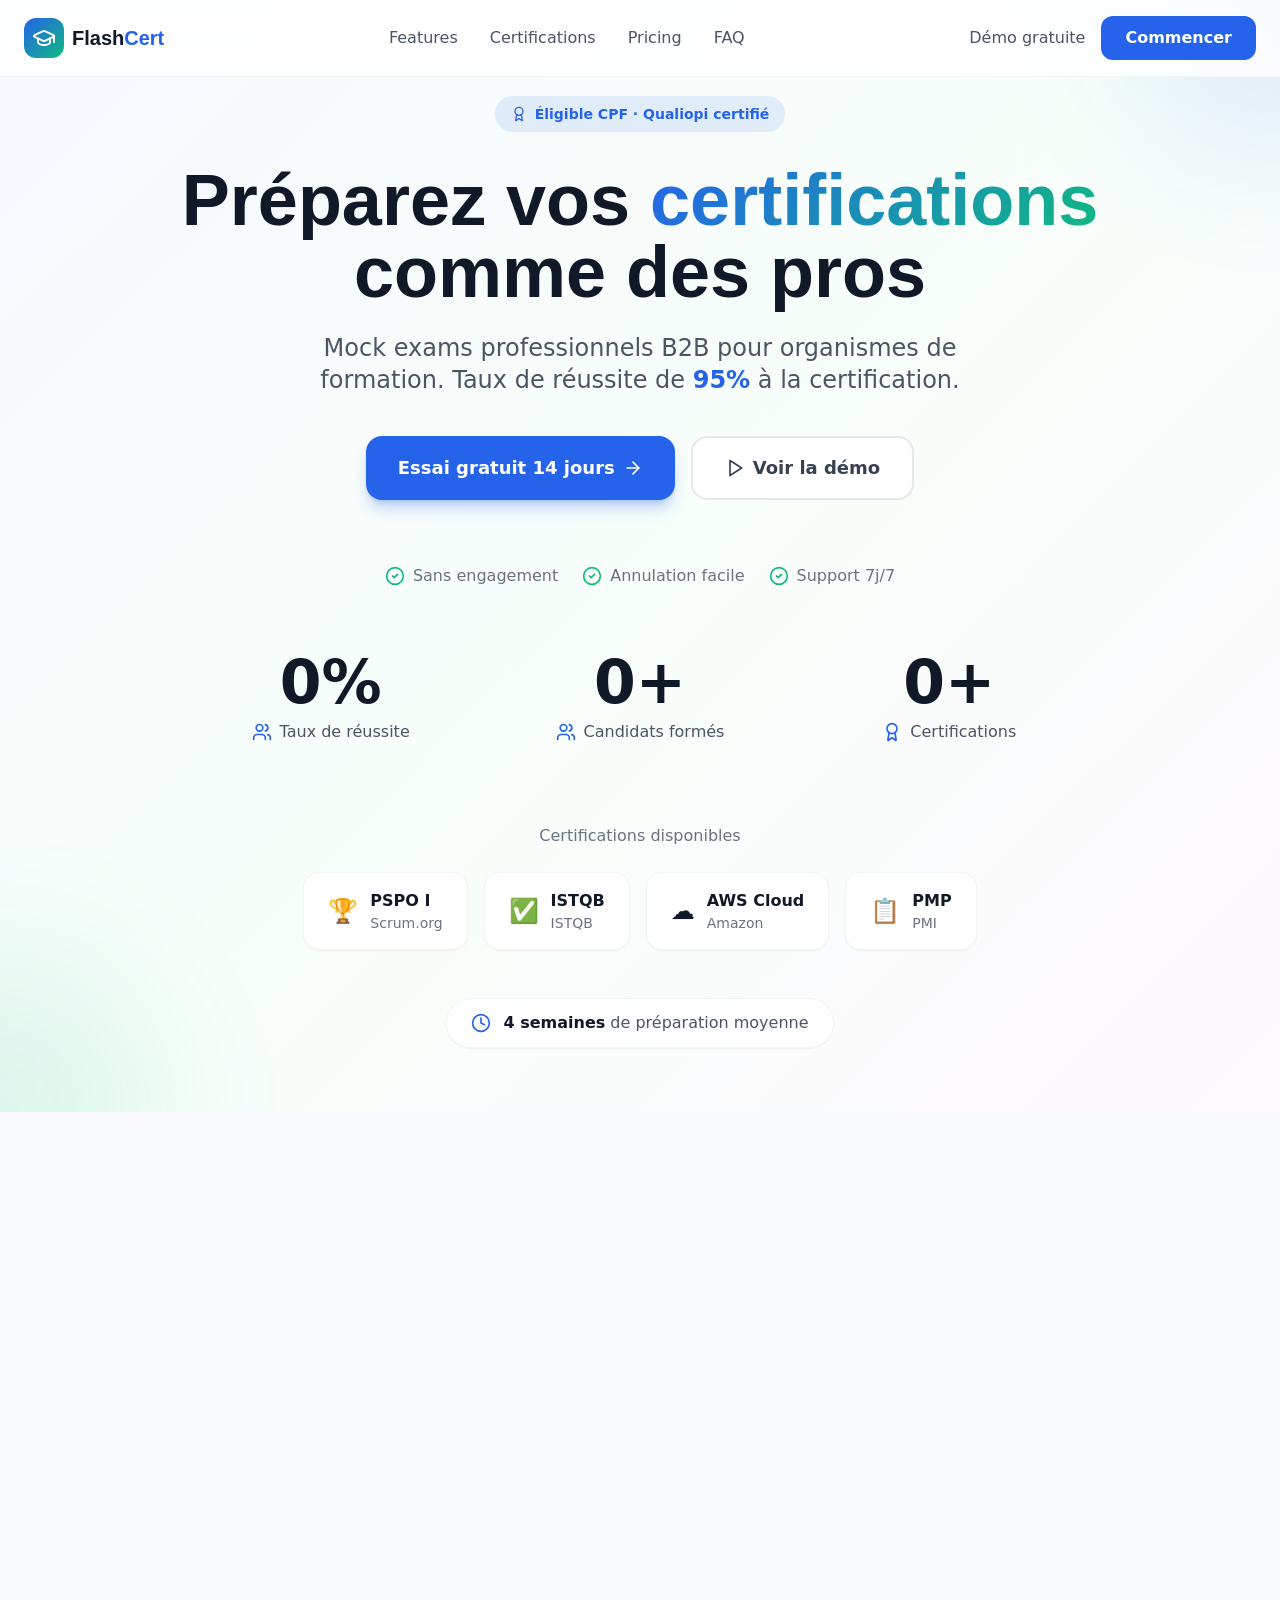
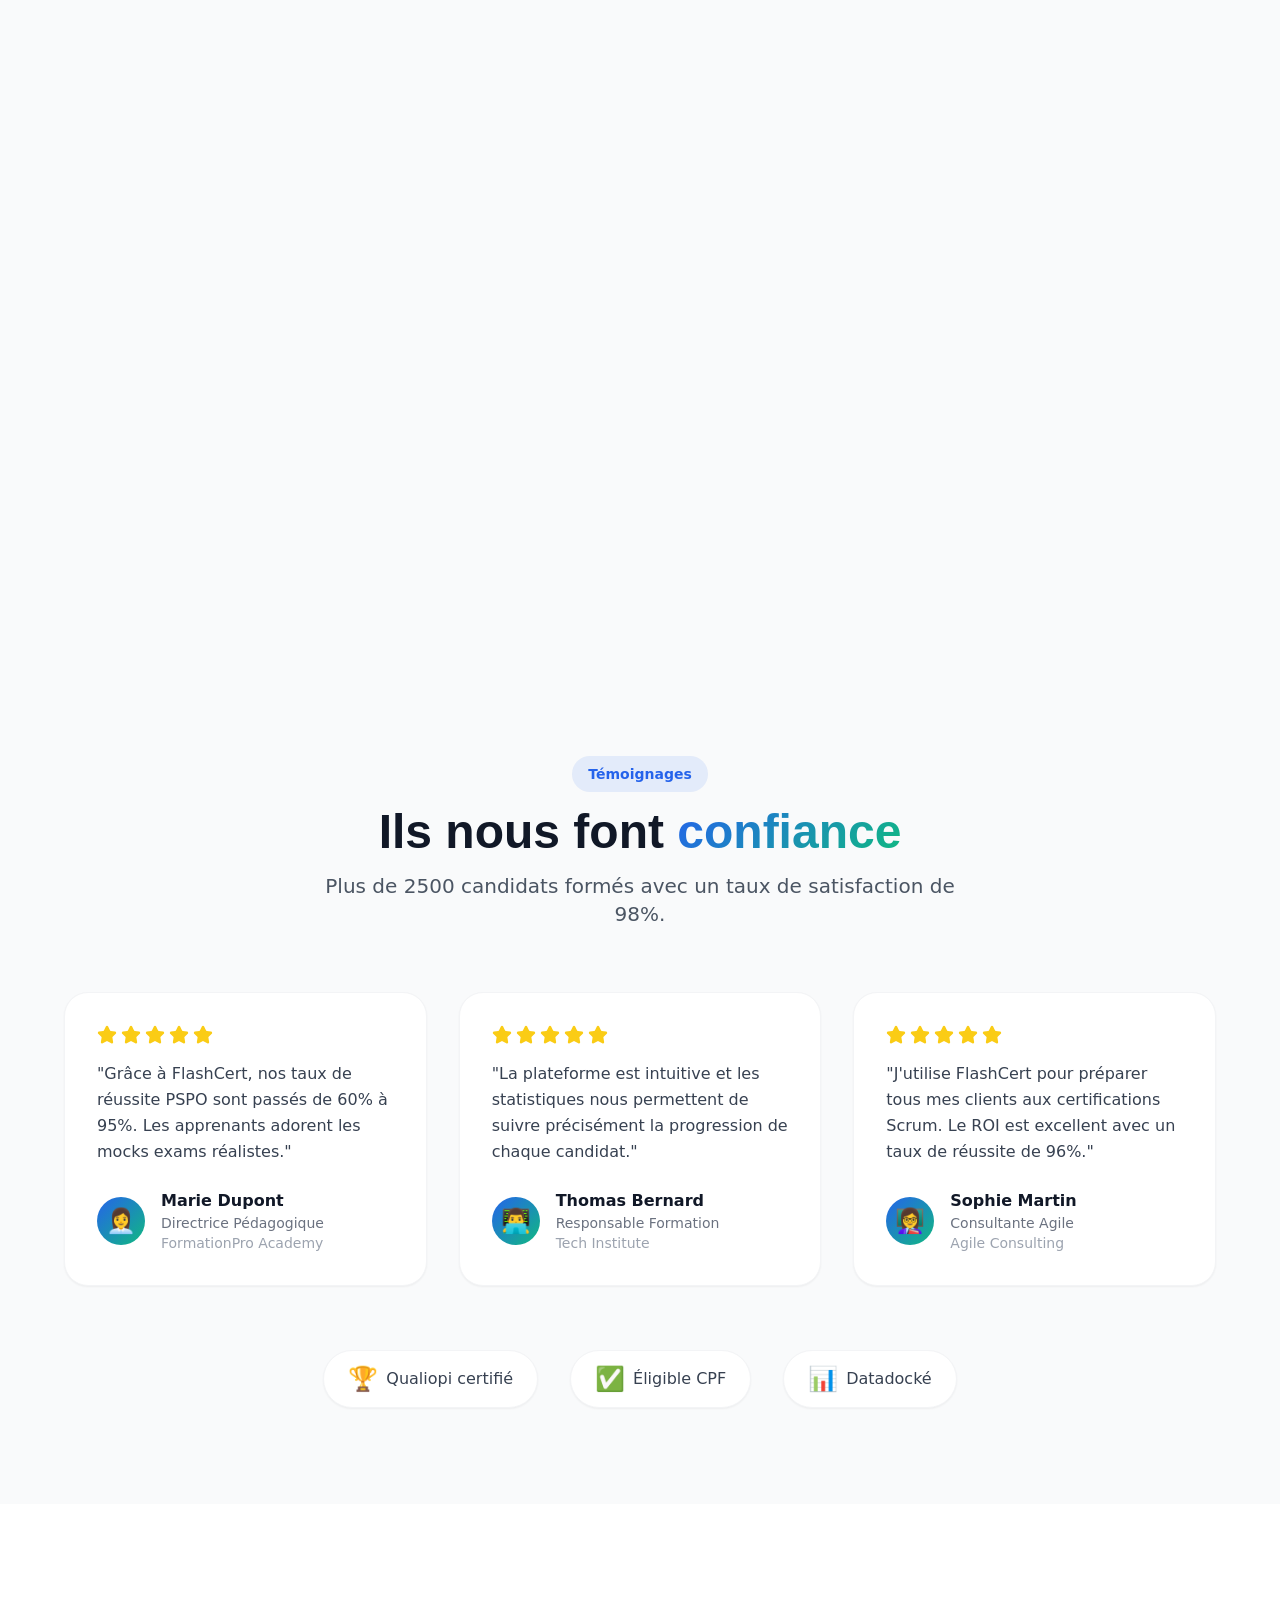
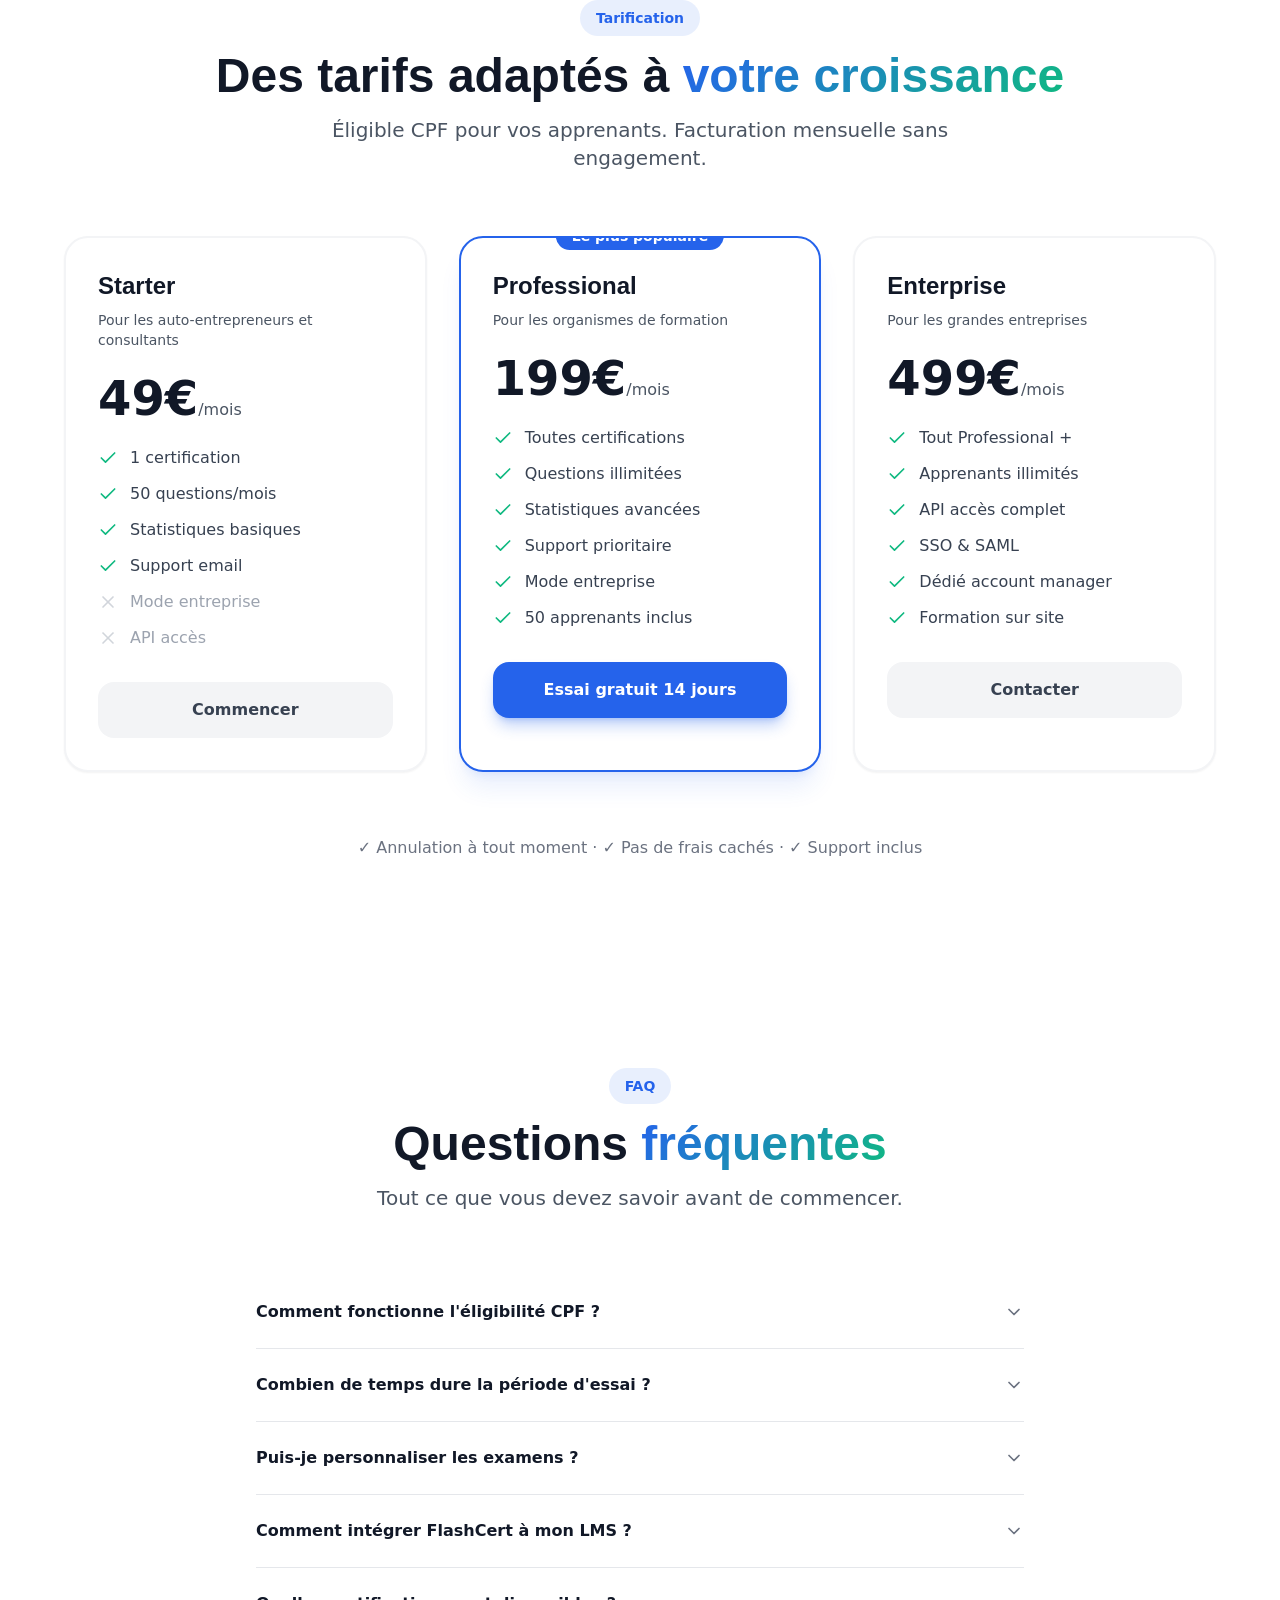
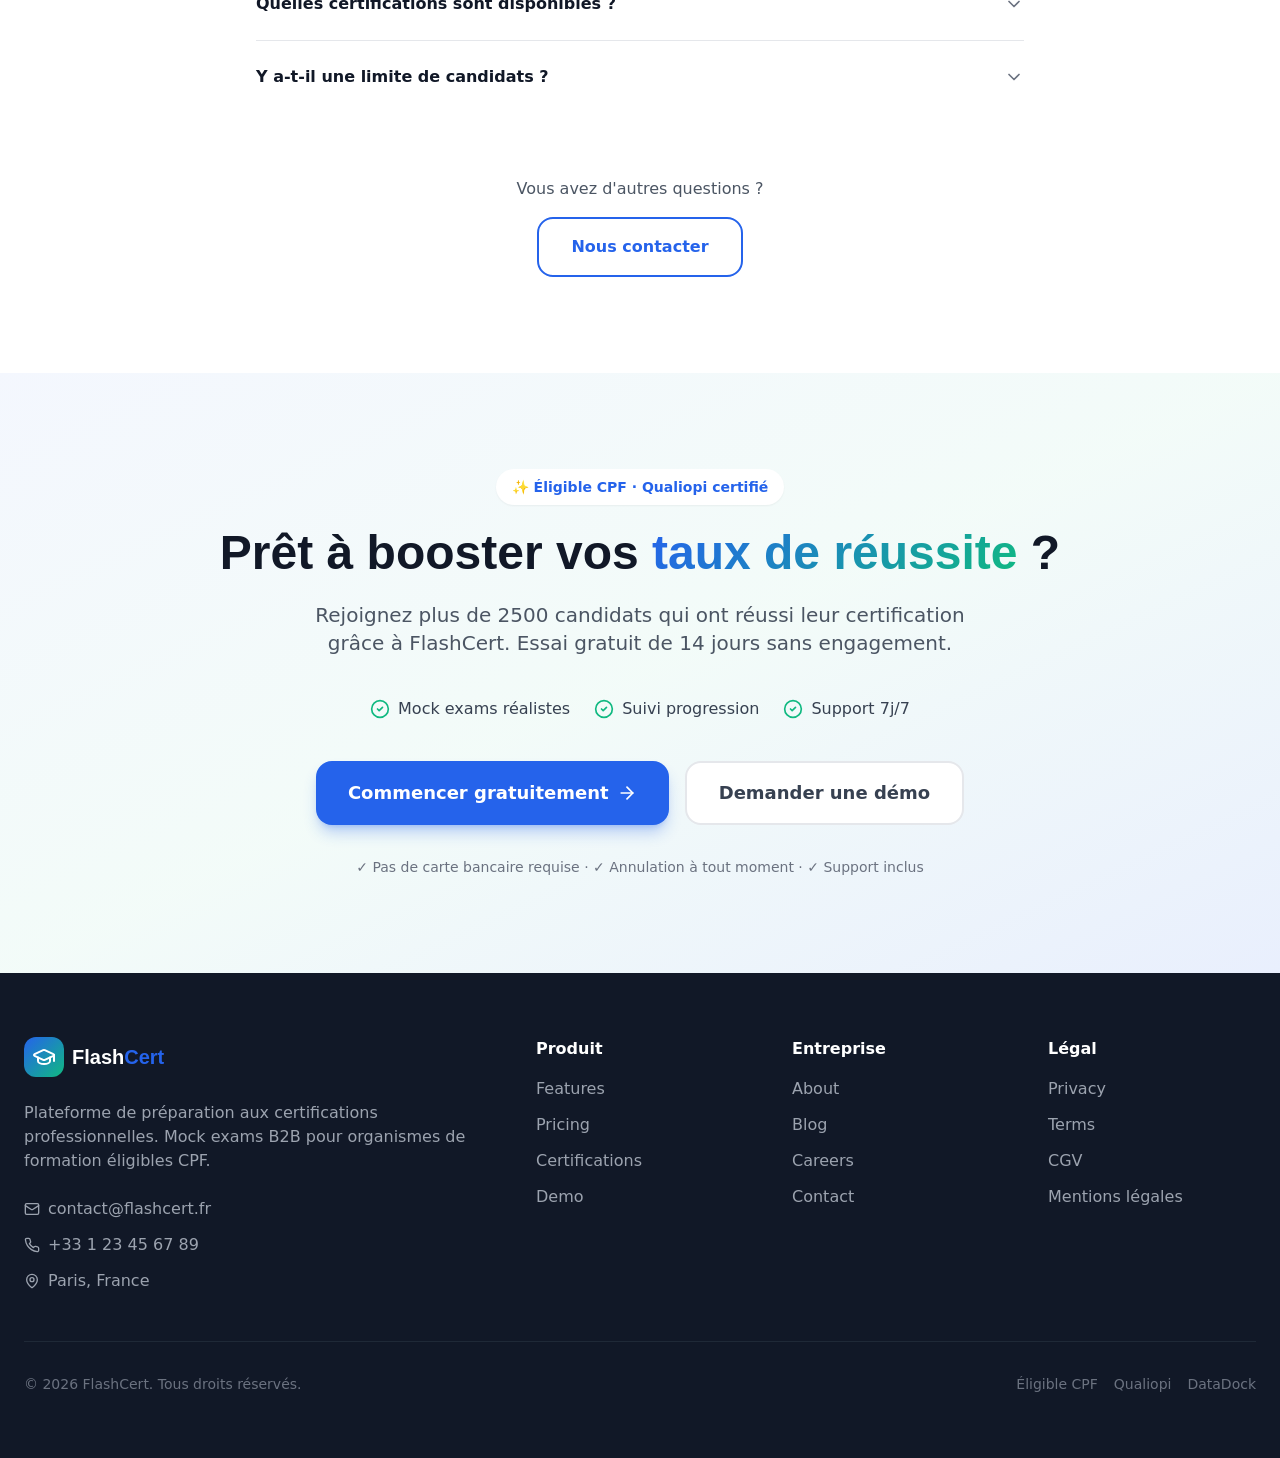
==== index.html @ b18cae53 "Updates" ====
<!DOCTYPE html><!--_C3oCAt6woqcMQP_pZj3_--><html lang="fr"><head><meta charSet="utf-8"/><meta name="viewport" content="width=device-width, initial-scale=1"/><link rel="stylesheet" href="/_next/static/css/6130dfb795c2540e.css" data-precedence="next"/><link rel="preload" as="script" fetchPriority="low" href="/_next/static/chunks/webpack-2eb758dea75faf50.js"/><script src="/_next/static/chunks/4bd1b696-c023c6e3521b1417.js" async=""></script><script src="/_next/static/chunks/255-aaafc19c72668c72.js" async=""></script><script src="/_next/static/chunks/main-app-bd9a84e8f084ba3c.js" async=""></script><script src="/_next/static/chunks/335-44dc6cbb3868cba9.js" async=""></script><script src="/_next/static/chunks/app/page-a06d704e2eab04f7.js" async=""></script><title>FlashCert - Mock Exams B2B pour Certifications Professionnelles</title><meta name="description" content="Préparez vos certifications professionnelles avec des mock exams réalistes. PSPO, ISTQB, AWS, PMP et plus. Taux de réussite 95%. Éligible CPF."/><meta name="author" content="FlashCert"/><meta name="keywords" content="mock exam, certification, PSPO, ISTQB, AWS, PMP, CPF, formation professionnelle, Qualiopi"/><meta property="og:title" content="FlashCert - Mock Exams B2B pour Certifications Professionnelles"/><meta property="og:description" content="Préparez vos certifications professionnelles avec des mock exams réalistes. Taux de réussite 95%."/><meta property="og:url" content="https://flashcert.fr"/><meta property="og:site_name" content="FlashCert"/><meta property="og:type" content="website"/><meta name="twitter:card" content="summary_large_image"/><meta name="twitter:title" content="FlashCert - Mock Exams B2B"/><meta name="twitter:description" content="Préparez vos certifications avec des mock exams réalistes. Taux de réussite 95%."/><script src="/_next/static/chunks/polyfills-42372ed130431b0a.js" noModule=""></script></head><body class="antialiased"><div hidden=""><!--$--><!--/$--></div><div class="flex min-h-screen flex-col"><header class="fixed top-0 left-0 right-0 z-50 bg-white/80 backdrop-blur-lg border-b border-gray-100"><nav class="container mx-auto px-6 py-4"><div class="flex items-center justify-between"><a class="flex items-center gap-2 group" href="/"><div class="w-10 h-10 bg-gradient-to-br from-primary to-secondary rounded-xl flex items-center justify-center group-hover:scale-110 transition-transform duration-300"><svg xmlns="http://www.w3.org/2000/svg" width="24" height="24" viewBox="0 0 24 24" fill="none" stroke="currentColor" stroke-width="2" stroke-linecap="round" stroke-linejoin="round" class="lucide lucide-graduation-cap w-6 h-6 text-white"><path d="M21.42 10.922a1 1 0 0 0-.019-1.838L12.83 5.18a2 2 0 0 0-1.66 0L2.6 9.08a1 1 0 0 0 0 1.832l8.57 3.908a2 2 0 0 0 1.66 0z"></path><path d="M22 10v6"></path><path d="M6 12.5V16a6 3 0 0 0 12 0v-3.5"></path></svg></div><span class="font-display font-bold text-xl text-gray-900">Flash<span class="text-primary">Cert</span></span></a><div class="hidden md:flex items-center gap-8"><a class="text-gray-600 hover:text-primary transition-colors duration-200 font-medium" href="#features">Features</a><a class="text-gray-600 hover:text-primary transition-colors duration-200 font-medium" href="#certifications">Certifications</a><a class="text-gray-600 hover:text-primary transition-colors duration-200 font-medium" href="#pricing">Pricing</a><a class="text-gray-600 hover:text-primary transition-colors duration-200 font-medium" href="#faq">FAQ</a></div><div class="hidden md:flex items-center gap-4"><a class="text-gray-600 hover:text-primary transition-colors duration-200 font-medium" href="#demo">Démo gratuite</a><a class="btn-primary bg-primary text-white px-6 py-2.5 rounded-xl font-semibold hover:bg-primary-700 transition-colors duration-200" href="#pricing">Commencer</a></div><button class="md:hidden p-2"><svg xmlns="http://www.w3.org/2000/svg" width="24" height="24" viewBox="0 0 24 24" fill="none" stroke="currentColor" stroke-width="2" stroke-linecap="round" stroke-linejoin="round" class="lucide lucide-menu w-6 h-6 text-gray-900"><line x1="4" x2="20" y1="12" y2="12"></line><line x1="4" x2="20" y1="6" y2="6"></line><line x1="4" x2="20" y1="18" y2="18"></line></svg></button></div></nav></header><main class="flex-1"><section class="relative min-h-screen pt-24 pb-16 overflow-hidden"><div class="absolute inset-0 gradient-bg opacity-50"></div><div class="absolute inset-0 overflow-hidden"><div class="absolute -top-40 -right-40 w-80 h-80 bg-primary/10 rounded-full blur-3xl animate-float"></div><div class="absolute -bottom-40 -left-40 w-80 h-80 bg-secondary/10 rounded-full blur-3xl animate-float" style="animation-delay:1s"></div></div><div class="container mx-auto px-6 relative"><div class="max-w-5xl mx-auto text-center mb-16"><div class="inline-flex items-center gap-2 bg-primary/10 text-primary px-4 py-2 rounded-full text-sm font-semibold mb-8 animate-fade-in-down"><svg xmlns="http://www.w3.org/2000/svg" width="24" height="24" viewBox="0 0 24 24" fill="none" stroke="currentColor" stroke-width="2" stroke-linecap="round" stroke-linejoin="round" class="lucide lucide-award w-4 h-4"><path d="m15.477 12.89 1.515 8.526a.5.5 0 0 1-.81.47l-3.58-2.687a1 1 0 0 0-1.197 0l-3.586 2.686a.5.5 0 0 1-.81-.469l1.514-8.526"></path><circle cx="12" cy="8" r="6"></circle></svg><span>Éligible CPF · Qualiopi certifié</span></div><h1 class="font-display text-5xl md:text-7xl font-bold text-gray-900 mb-6 animate-fade-in-up">Préparez vos<!-- --> <span class="glow-text">certifications</span><br/>comme des pros</h1><p class="text-xl md:text-2xl text-gray-600 max-w-2xl mx-auto mb-10 animate-fade-in-up stagger-2">Mock exams professionnels B2B pour organismes de formation. Taux de réussite de <span class="font-semibold text-primary">95%</span> à la certification.</p><div class="flex flex-col sm:flex-row gap-4 justify-center mb-16 animate-fade-in-up stagger-3"><a class="btn-primary inline-flex items-center justify-center gap-2 bg-primary text-white px-8 py-4 rounded-2xl font-semibold text-lg hover:bg-primary-700 transition-all duration-300 shadow-lg shadow-primary/30" href="#pricing">Essai gratuit 14 jours<svg xmlns="http://www.w3.org/2000/svg" width="24" height="24" viewBox="0 0 24 24" fill="none" stroke="currentColor" stroke-width="2" stroke-linecap="round" stroke-linejoin="round" class="lucide lucide-arrow-right w-5 h-5"><path d="M5 12h14"></path><path d="m12 5 7 7-7 7"></path></svg></a><button class="inline-flex items-center justify-center gap-2 bg-white text-gray-700 px-8 py-4 rounded-2xl font-semibold text-lg border-2 border-gray-200 hover:border-primary hover:text-primary transition-all duration-300"><svg xmlns="http://www.w3.org/2000/svg" width="24" height="24" viewBox="0 0 24 24" fill="none" stroke="currentColor" stroke-width="2" stroke-linecap="round" stroke-linejoin="round" class="lucide lucide-play w-5 h-5"><polygon points="6 3 20 12 6 21 6 3"></polygon></svg>Voir la démo</button></div><div class="flex flex-wrap justify-center gap-6 text-gray-500 animate-fade-in-up stagger-4"><div class="flex items-center gap-2"><svg xmlns="http://www.w3.org/2000/svg" width="24" height="24" viewBox="0 0 24 24" fill="none" stroke="currentColor" stroke-width="2" stroke-linecap="round" stroke-linejoin="round" class="lucide lucide-circle-check w-5 h-5 text-secondary"><circle cx="12" cy="12" r="10"></circle><path d="m9 12 2 2 4-4"></path></svg><span>Sans engagement</span></div><div class="flex items-center gap-2"><svg xmlns="http://www.w3.org/2000/svg" width="24" height="24" viewBox="0 0 24 24" fill="none" stroke="currentColor" stroke-width="2" stroke-linecap="round" stroke-linejoin="round" class="lucide lucide-circle-check w-5 h-5 text-secondary"><circle cx="12" cy="12" r="10"></circle><path d="m9 12 2 2 4-4"></path></svg><span>Annulation facile</span></div><div class="flex items-center gap-2"><svg xmlns="http://www.w3.org/2000/svg" width="24" height="24" viewBox="0 0 24 24" fill="none" stroke="currentColor" stroke-width="2" stroke-linecap="round" stroke-linejoin="round" class="lucide lucide-circle-check w-5 h-5 text-secondary"><circle cx="12" cy="12" r="10"></circle><path d="m9 12 2 2 4-4"></path></svg><span>Support 7j/7</span></div></div></div><div class="grid grid-cols-1 md:grid-cols-3 gap-8 max-w-4xl mx-auto mb-20"><div class="text-center animate-fade-in-up stagger-1"><div class="text-5xl md:text-6xl font-bold text-gray-900 mb-2">0<!-- -->%</div><div class="text-gray-600 flex items-center justify-center gap-2"><svg xmlns="http://www.w3.org/2000/svg" width="24" height="24" viewBox="0 0 24 24" fill="none" stroke="currentColor" stroke-width="2" stroke-linecap="round" stroke-linejoin="round" class="lucide lucide-users w-5 h-5 text-primary"><path d="M16 21v-2a4 4 0 0 0-4-4H6a4 4 0 0 0-4 4v2"></path><circle cx="9" cy="7" r="4"></circle><path d="M22 21v-2a4 4 0 0 0-3-3.87"></path><path d="M16 3.13a4 4 0 0 1 0 7.75"></path></svg>Taux de réussite</div></div><div class="text-center animate-fade-in-up stagger-2"><div class="text-5xl md:text-6xl font-bold text-gray-900 mb-2">0<!-- -->+</div><div class="text-gray-600 flex items-center justify-center gap-2"><svg xmlns="http://www.w3.org/2000/svg" width="24" height="24" viewBox="0 0 24 24" fill="none" stroke="currentColor" stroke-width="2" stroke-linecap="round" stroke-linejoin="round" class="lucide lucide-users w-5 h-5 text-primary"><path d="M16 21v-2a4 4 0 0 0-4-4H6a4 4 0 0 0-4 4v2"></path><circle cx="9" cy="7" r="4"></circle><path d="M22 21v-2a4 4 0 0 0-3-3.87"></path><path d="M16 3.13a4 4 0 0 1 0 7.75"></path></svg>Candidats formés</div></div><div class="text-center animate-fade-in-up stagger-3"><div class="text-5xl md:text-6xl font-bold text-gray-900 mb-2">0<!-- -->+</div><div class="text-gray-600 flex items-center justify-center gap-2"><svg xmlns="http://www.w3.org/2000/svg" width="24" height="24" viewBox="0 0 24 24" fill="none" stroke="currentColor" stroke-width="2" stroke-linecap="round" stroke-linejoin="round" class="lucide lucide-award w-5 h-5 text-primary"><path d="m15.477 12.89 1.515 8.526a.5.5 0 0 1-.81.47l-3.58-2.687a1 1 0 0 0-1.197 0l-3.586 2.686a.5.5 0 0 1-.81-.469l1.514-8.526"></path><circle cx="12" cy="8" r="6"></circle></svg>Certifications</div></div></div><div class="max-w-5xl mx-auto"><p class="text-center text-gray-500 mb-6 animate-fade-in-up">Certifications disponibles</p><div class="flex flex-wrap justify-center gap-4"><div class="card-hover bg-white px-6 py-4 rounded-2xl shadow-sm border border-gray-100 flex items-center gap-3 animate-fade-in-up" style="animation-delay:0ms"><span class="text-2xl">🏆</span><div><div class="font-semibold text-gray-900">PSPO I</div><div class="text-sm text-gray-500">Scrum.org</div></div></div><div class="card-hover bg-white px-6 py-4 rounded-2xl shadow-sm border border-gray-100 flex items-center gap-3 animate-fade-in-up" style="animation-delay:75ms"><span class="text-2xl">✅</span><div><div class="font-semibold text-gray-900">ISTQB</div><div class="text-sm text-gray-500">ISTQB</div></div></div><div class="card-hover bg-white px-6 py-4 rounded-2xl shadow-sm border border-gray-100 flex items-center gap-3 animate-fade-in-up" style="animation-delay:150ms"><span class="text-2xl">☁️</span><div><div class="font-semibold text-gray-900">AWS Cloud</div><div class="text-sm text-gray-500">Amazon</div></div></div><div class="card-hover bg-white px-6 py-4 rounded-2xl shadow-sm border border-gray-100 flex items-center gap-3 animate-fade-in-up" style="animation-delay:225ms"><span class="text-2xl">📋</span><div><div class="font-semibold text-gray-900">PMP</div><div class="text-sm text-gray-500">PMI</div></div></div></div></div><div class="text-center mt-12 animate-fade-in-up stagger-5"><div class="inline-flex items-center gap-3 bg-white px-6 py-3 rounded-full shadow-sm border border-gray-100"><svg xmlns="http://www.w3.org/2000/svg" width="24" height="24" viewBox="0 0 24 24" fill="none" stroke="currentColor" stroke-width="2" stroke-linecap="round" stroke-linejoin="round" class="lucide lucide-clock w-5 h-5 text-primary"><circle cx="12" cy="12" r="10"></circle><polyline points="12 6 12 12 16 14"></polyline></svg><span class="text-gray-600"><span class="font-semibold text-gray-900">4 semaines</span> de préparation moyenne</span></div></div></div></section><section id="features" class="py-24 bg-gray-50"><div class="container mx-auto px-6"><div class="text-center mb-16 transition-all duration-700 opacity-0 translate-y-8"><span class="inline-block bg-primary/10 text-primary font-semibold px-4 py-2 rounded-full text-sm mb-4">Fonctionnalités</span><h2 class="font-display text-4xl md:text-5xl font-bold text-gray-900 mb-4">Tout ce qu&#x27;il vous faut pour<!-- --> <span class="glow-text">réussir</span></h2><p class="text-xl text-gray-600 max-w-2xl mx-auto">Une plateforme complète pour préparer vos certifications professionnelles.</p></div><div class="grid grid-cols-1 md:grid-cols-2 lg:grid-cols-3 gap-8"><div class="card-hover bg-white p-8 rounded-2xl shadow-sm border border-gray-100 transition-all duration-500 opacity-0 translate-y-8" style="transition-delay:0ms"><div class="w-14 h-14 bg-blue-500 rounded-2xl flex items-center justify-center mb-6"><svg xmlns="http://www.w3.org/2000/svg" width="24" height="24" viewBox="0 0 24 24" fill="none" stroke="currentColor" stroke-width="2" stroke-linecap="round" stroke-linejoin="round" class="lucide lucide-file-check w-7 h-7 text-white"><path d="M15 2H6a2 2 0 0 0-2 2v16a2 2 0 0 0 2 2h12a2 2 0 0 0 2-2V7Z"></path><path d="M14 2v4a2 2 0 0 0 2 2h4"></path><path d="m9 15 2 2 4-4"></path></svg></div><h3 class="font-display text-xl font-semibold text-gray-900 mb-3">Examens blancs réalistes</h3><p class="text-gray-600 leading-relaxed">Questions conformes aux examens officiels avec corrections détaillées et explications.</p></div><div class="card-hover bg-white p-8 rounded-2xl shadow-sm border border-gray-100 transition-all duration-500 opacity-0 translate-y-8" style="transition-delay:100ms"><div class="w-14 h-14 bg-green-500 rounded-2xl flex items-center justify-center mb-6"><svg xmlns="http://www.w3.org/2000/svg" width="24" height="24" viewBox="0 0 24 24" fill="none" stroke="currentColor" stroke-width="2" stroke-linecap="round" stroke-linejoin="round" class="lucide lucide-timer w-7 h-7 text-white"><line x1="10" x2="14" y1="2" y2="2"></line><line x1="12" x2="15" y1="14" y2="11"></line><circle cx="12" cy="14" r="8"></circle></svg></div><h3 class="font-display text-xl font-semibold text-gray-900 mb-3">Mode examen chronométré</h3><p class="text-gray-600 leading-relaxed">Simulez les conditions réelles avec temps limité et gestion du stress.</p></div><div class="card-hover bg-white p-8 rounded-2xl shadow-sm border border-gray-100 transition-all duration-500 opacity-0 translate-y-8" style="transition-delay:200ms"><div class="w-14 h-14 bg-purple-500 rounded-2xl flex items-center justify-center mb-6"><svg xmlns="http://www.w3.org/2000/svg" width="24" height="24" viewBox="0 0 24 24" fill="none" stroke="currentColor" stroke-width="2" stroke-linecap="round" stroke-linejoin="round" class="lucide lucide-chart-column w-7 h-7 text-white"><path d="M3 3v16a2 2 0 0 0 2 2h16"></path><path d="M18 17V9"></path><path d="M13 17V5"></path><path d="M8 17v-3"></path></svg></div><h3 class="font-display text-xl font-semibold text-gray-900 mb-3">Statistiques détaillées</h3><p class="text-gray-600 leading-relaxed">Suivez votre progression avec des analytics par domaine et compétence.</p></div><div class="card-hover bg-white p-8 rounded-2xl shadow-sm border border-gray-100 transition-all duration-500 opacity-0 translate-y-8" style="transition-delay:300ms"><div class="w-14 h-14 bg-orange-500 rounded-2xl flex items-center justify-center mb-6"><svg xmlns="http://www.w3.org/2000/svg" width="24" height="24" viewBox="0 0 24 24" fill="none" stroke="currentColor" stroke-width="2" stroke-linecap="round" stroke-linejoin="round" class="lucide lucide-shield w-7 h-7 text-white"><path d="M20 13c0 5-3.5 7.5-7.66 8.95a1 1 0 0 1-.67-.01C7.5 20.5 4 18 4 13V6a1 1 0 0 1 1-1c2 0 4.5-1.2 6.24-2.72a1.17 1.17 0 0 1 1.52 0C14.51 3.81 17 5 19 5a1 1 0 0 1 1 1z"></path></svg></div><h3 class="font-display text-xl font-semibold text-gray-900 mb-3">Certifié Qualiopi</h3><p class="text-gray-600 leading-relaxed">Plateforme éligible CPF pour un financement à 100% de votre formation.</p></div><div class="card-hover bg-white p-8 rounded-2xl shadow-sm border border-gray-100 transition-all duration-500 opacity-0 translate-y-8" style="transition-delay:400ms"><div class="w-14 h-14 bg-pink-500 rounded-2xl flex items-center justify-center mb-6"><svg xmlns="http://www.w3.org/2000/svg" width="24" height="24" viewBox="0 0 24 24" fill="none" stroke="currentColor" stroke-width="2" stroke-linecap="round" stroke-linejoin="round" class="lucide lucide-refresh-cw w-7 h-7 text-white"><path d="M3 12a9 9 0 0 1 9-9 9.75 9.75 0 0 1 6.74 2.74L21 8"></path><path d="M21 3v5h-5"></path><path d="M21 12a9 9 0 0 1-9 9 9.75 9.75 0 0 1-6.74-2.74L3 16"></path><path d="M8 16H3v5"></path></svg></div><h3 class="font-display text-xl font-semibold text-gray-900 mb-3">Mise à jour continue</h3><p class="text-gray-600 leading-relaxed">Questions mises à jour selon les dernières versions des examens.</p></div><div class="card-hover bg-white p-8 rounded-2xl shadow-sm border border-gray-100 transition-all duration-500 opacity-0 translate-y-8" style="transition-delay:500ms"><div class="w-14 h-14 bg-cyan-500 rounded-2xl flex items-center justify-center mb-6"><svg xmlns="http://www.w3.org/2000/svg" width="24" height="24" viewBox="0 0 24 24" fill="none" stroke="currentColor" stroke-width="2" stroke-linecap="round" stroke-linejoin="round" class="lucide lucide-users w-7 h-7 text-white"><path d="M16 21v-2a4 4 0 0 0-4-4H6a4 4 0 0 0-4 4v2"></path><circle cx="9" cy="7" r="4"></circle><path d="M22 21v-2a4 4 0 0 0-3-3.87"></path><path d="M16 3.13a4 4 0 0 1 0 7.75"></path></svg></div><h3 class="font-display text-xl font-semibold text-gray-900 mb-3">Mode entreprise</h3><p class="text-gray-600 leading-relaxed">Dashboard dédié pour suivre la progression de vos apprenants.</p></div></div><div class="text-center mt-16 transition-all duration-700 delay-500 opacity-0 translate-y-8"><p class="text-gray-600 mb-4">Prêt à améliorer vos taux de réussite ?</p><a href="#pricing" class="inline-flex items-center gap-2 bg-primary text-white px-8 py-4 rounded-2xl font-semibold hover:bg-primary-700 transition-all duration-300 shadow-lg shadow-primary/30">Commencer gratuitement</a></div></div></section><section id="testimonials" class="py-24 bg-gray-50"><div class="container mx-auto px-6"><div class="text-center mb-16"><span class="inline-block bg-primary/10 text-primary font-semibold px-4 py-2 rounded-full text-sm mb-4">Témoignages</span><h2 class="font-display text-4xl md:text-5xl font-bold text-gray-900 mb-4">Ils nous font<!-- --> <span class="glow-text">confiance</span></h2><p class="text-xl text-gray-600 max-w-2xl mx-auto">Plus de 2500 candidats formés avec un taux de satisfaction de 98%.</p></div><div class="grid grid-cols-1 md:grid-cols-3 gap-8 max-w-6xl mx-auto"><div class="card-hover bg-white p-8 rounded-3xl shadow-sm border border-gray-100"><div class="flex gap-1 mb-4"><svg xmlns="http://www.w3.org/2000/svg" width="24" height="24" viewBox="0 0 24 24" fill="none" stroke="currentColor" stroke-width="2" stroke-linecap="round" stroke-linejoin="round" class="lucide lucide-star w-5 h-5 fill-yellow-400 text-yellow-400"><path d="M11.525 2.295a.53.53 0 0 1 .95 0l2.31 4.679a2.123 2.123 0 0 0 1.595 1.16l5.166.756a.53.53 0 0 1 .294.904l-3.736 3.638a2.123 2.123 0 0 0-.611 1.878l.882 5.14a.53.53 0 0 1-.771.56l-4.618-2.428a2.122 2.122 0 0 0-1.973 0L6.396 21.01a.53.53 0 0 1-.77-.56l.881-5.139a2.122 2.122 0 0 0-.611-1.879L2.16 9.795a.53.53 0 0 1 .294-.906l5.165-.755a2.122 2.122 0 0 0 1.597-1.16z"></path></svg><svg xmlns="http://www.w3.org/2000/svg" width="24" height="24" viewBox="0 0 24 24" fill="none" stroke="currentColor" stroke-width="2" stroke-linecap="round" stroke-linejoin="round" class="lucide lucide-star w-5 h-5 fill-yellow-400 text-yellow-400"><path d="M11.525 2.295a.53.53 0 0 1 .95 0l2.31 4.679a2.123 2.123 0 0 0 1.595 1.16l5.166.756a.53.53 0 0 1 .294.904l-3.736 3.638a2.123 2.123 0 0 0-.611 1.878l.882 5.14a.53.53 0 0 1-.771.56l-4.618-2.428a2.122 2.122 0 0 0-1.973 0L6.396 21.01a.53.53 0 0 1-.77-.56l.881-5.139a2.122 2.122 0 0 0-.611-1.879L2.16 9.795a.53.53 0 0 1 .294-.906l5.165-.755a2.122 2.122 0 0 0 1.597-1.16z"></path></svg><svg xmlns="http://www.w3.org/2000/svg" width="24" height="24" viewBox="0 0 24 24" fill="none" stroke="currentColor" stroke-width="2" stroke-linecap="round" stroke-linejoin="round" class="lucide lucide-star w-5 h-5 fill-yellow-400 text-yellow-400"><path d="M11.525 2.295a.53.53 0 0 1 .95 0l2.31 4.679a2.123 2.123 0 0 0 1.595 1.16l5.166.756a.53.53 0 0 1 .294.904l-3.736 3.638a2.123 2.123 0 0 0-.611 1.878l.882 5.14a.53.53 0 0 1-.771.56l-4.618-2.428a2.122 2.122 0 0 0-1.973 0L6.396 21.01a.53.53 0 0 1-.77-.56l.881-5.139a2.122 2.122 0 0 0-.611-1.879L2.16 9.795a.53.53 0 0 1 .294-.906l5.165-.755a2.122 2.122 0 0 0 1.597-1.16z"></path></svg><svg xmlns="http://www.w3.org/2000/svg" width="24" height="24" viewBox="0 0 24 24" fill="none" stroke="currentColor" stroke-width="2" stroke-linecap="round" stroke-linejoin="round" class="lucide lucide-star w-5 h-5 fill-yellow-400 text-yellow-400"><path d="M11.525 2.295a.53.53 0 0 1 .95 0l2.31 4.679a2.123 2.123 0 0 0 1.595 1.16l5.166.756a.53.53 0 0 1 .294.904l-3.736 3.638a2.123 2.123 0 0 0-.611 1.878l.882 5.14a.53.53 0 0 1-.771.56l-4.618-2.428a2.122 2.122 0 0 0-1.973 0L6.396 21.01a.53.53 0 0 1-.77-.56l.881-5.139a2.122 2.122 0 0 0-.611-1.879L2.16 9.795a.53.53 0 0 1 .294-.906l5.165-.755a2.122 2.122 0 0 0 1.597-1.16z"></path></svg><svg xmlns="http://www.w3.org/2000/svg" width="24" height="24" viewBox="0 0 24 24" fill="none" stroke="currentColor" stroke-width="2" stroke-linecap="round" stroke-linejoin="round" class="lucide lucide-star w-5 h-5 fill-yellow-400 text-yellow-400"><path d="M11.525 2.295a.53.53 0 0 1 .95 0l2.31 4.679a2.123 2.123 0 0 0 1.595 1.16l5.166.756a.53.53 0 0 1 .294.904l-3.736 3.638a2.123 2.123 0 0 0-.611 1.878l.882 5.14a.53.53 0 0 1-.771.56l-4.618-2.428a2.122 2.122 0 0 0-1.973 0L6.396 21.01a.53.53 0 0 1-.77-.56l.881-5.139a2.122 2.122 0 0 0-.611-1.879L2.16 9.795a.53.53 0 0 1 .294-.906l5.165-.755a2.122 2.122 0 0 0 1.597-1.16z"></path></svg></div><p class="text-gray-700 mb-6 leading-relaxed">&quot;<!-- -->Grâce à FlashCert, nos taux de réussite PSPO sont passés de 60% à 95%. Les apprenants adorent les mocks exams réalistes.<!-- -->&quot;</p><div class="flex items-center gap-4"><div class="w-12 h-12 bg-gradient-to-br from-primary to-secondary rounded-full flex items-center justify-center text-2xl">👩‍💼</div><div><div class="font-semibold text-gray-900">Marie Dupont</div><div class="text-sm text-gray-500">Directrice Pédagogique</div><div class="text-sm text-gray-400">FormationPro Academy</div></div></div></div><div class="card-hover bg-white p-8 rounded-3xl shadow-sm border border-gray-100"><div class="flex gap-1 mb-4"><svg xmlns="http://www.w3.org/2000/svg" width="24" height="24" viewBox="0 0 24 24" fill="none" stroke="currentColor" stroke-width="2" stroke-linecap="round" stroke-linejoin="round" class="lucide lucide-star w-5 h-5 fill-yellow-400 text-yellow-400"><path d="M11.525 2.295a.53.53 0 0 1 .95 0l2.31 4.679a2.123 2.123 0 0 0 1.595 1.16l5.166.756a.53.53 0 0 1 .294.904l-3.736 3.638a2.123 2.123 0 0 0-.611 1.878l.882 5.14a.53.53 0 0 1-.771.56l-4.618-2.428a2.122 2.122 0 0 0-1.973 0L6.396 21.01a.53.53 0 0 1-.77-.56l.881-5.139a2.122 2.122 0 0 0-.611-1.879L2.16 9.795a.53.53 0 0 1 .294-.906l5.165-.755a2.122 2.122 0 0 0 1.597-1.16z"></path></svg><svg xmlns="http://www.w3.org/2000/svg" width="24" height="24" viewBox="0 0 24 24" fill="none" stroke="currentColor" stroke-width="2" stroke-linecap="round" stroke-linejoin="round" class="lucide lucide-star w-5 h-5 fill-yellow-400 text-yellow-400"><path d="M11.525 2.295a.53.53 0 0 1 .95 0l2.31 4.679a2.123 2.123 0 0 0 1.595 1.16l5.166.756a.53.53 0 0 1 .294.904l-3.736 3.638a2.123 2.123 0 0 0-.611 1.878l.882 5.14a.53.53 0 0 1-.771.56l-4.618-2.428a2.122 2.122 0 0 0-1.973 0L6.396 21.01a.53.53 0 0 1-.77-.56l.881-5.139a2.122 2.122 0 0 0-.611-1.879L2.16 9.795a.53.53 0 0 1 .294-.906l5.165-.755a2.122 2.122 0 0 0 1.597-1.16z"></path></svg><svg xmlns="http://www.w3.org/2000/svg" width="24" height="24" viewBox="0 0 24 24" fill="none" stroke="currentColor" stroke-width="2" stroke-linecap="round" stroke-linejoin="round" class="lucide lucide-star w-5 h-5 fill-yellow-400 text-yellow-400"><path d="M11.525 2.295a.53.53 0 0 1 .95 0l2.31 4.679a2.123 2.123 0 0 0 1.595 1.16l5.166.756a.53.53 0 0 1 .294.904l-3.736 3.638a2.123 2.123 0 0 0-.611 1.878l.882 5.14a.53.53 0 0 1-.771.56l-4.618-2.428a2.122 2.122 0 0 0-1.973 0L6.396 21.01a.53.53 0 0 1-.77-.56l.881-5.139a2.122 2.122 0 0 0-.611-1.879L2.16 9.795a.53.53 0 0 1 .294-.906l5.165-.755a2.122 2.122 0 0 0 1.597-1.16z"></path></svg><svg xmlns="http://www.w3.org/2000/svg" width="24" height="24" viewBox="0 0 24 24" fill="none" stroke="currentColor" stroke-width="2" stroke-linecap="round" stroke-linejoin="round" class="lucide lucide-star w-5 h-5 fill-yellow-400 text-yellow-400"><path d="M11.525 2.295a.53.53 0 0 1 .95 0l2.31 4.679a2.123 2.123 0 0 0 1.595 1.16l5.166.756a.53.53 0 0 1 .294.904l-3.736 3.638a2.123 2.123 0 0 0-.611 1.878l.882 5.14a.53.53 0 0 1-.771.56l-4.618-2.428a2.122 2.122 0 0 0-1.973 0L6.396 21.01a.53.53 0 0 1-.77-.56l.881-5.139a2.122 2.122 0 0 0-.611-1.879L2.16 9.795a.53.53 0 0 1 .294-.906l5.165-.755a2.122 2.122 0 0 0 1.597-1.16z"></path></svg><svg xmlns="http://www.w3.org/2000/svg" width="24" height="24" viewBox="0 0 24 24" fill="none" stroke="currentColor" stroke-width="2" stroke-linecap="round" stroke-linejoin="round" class="lucide lucide-star w-5 h-5 fill-yellow-400 text-yellow-400"><path d="M11.525 2.295a.53.53 0 0 1 .95 0l2.31 4.679a2.123 2.123 0 0 0 1.595 1.16l5.166.756a.53.53 0 0 1 .294.904l-3.736 3.638a2.123 2.123 0 0 0-.611 1.878l.882 5.14a.53.53 0 0 1-.771.56l-4.618-2.428a2.122 2.122 0 0 0-1.973 0L6.396 21.01a.53.53 0 0 1-.77-.56l.881-5.139a2.122 2.122 0 0 0-.611-1.879L2.16 9.795a.53.53 0 0 1 .294-.906l5.165-.755a2.122 2.122 0 0 0 1.597-1.16z"></path></svg></div><p class="text-gray-700 mb-6 leading-relaxed">&quot;<!-- -->La plateforme est intuitive et les statistiques nous permettent de suivre précisément la progression de chaque candidat.<!-- -->&quot;</p><div class="flex items-center gap-4"><div class="w-12 h-12 bg-gradient-to-br from-primary to-secondary rounded-full flex items-center justify-center text-2xl">👨‍💻</div><div><div class="font-semibold text-gray-900">Thomas Bernard</div><div class="text-sm text-gray-500">Responsable Formation</div><div class="text-sm text-gray-400">Tech Institute</div></div></div></div><div class="card-hover bg-white p-8 rounded-3xl shadow-sm border border-gray-100"><div class="flex gap-1 mb-4"><svg xmlns="http://www.w3.org/2000/svg" width="24" height="24" viewBox="0 0 24 24" fill="none" stroke="currentColor" stroke-width="2" stroke-linecap="round" stroke-linejoin="round" class="lucide lucide-star w-5 h-5 fill-yellow-400 text-yellow-400"><path d="M11.525 2.295a.53.53 0 0 1 .95 0l2.31 4.679a2.123 2.123 0 0 0 1.595 1.16l5.166.756a.53.53 0 0 1 .294.904l-3.736 3.638a2.123 2.123 0 0 0-.611 1.878l.882 5.14a.53.53 0 0 1-.771.56l-4.618-2.428a2.122 2.122 0 0 0-1.973 0L6.396 21.01a.53.53 0 0 1-.77-.56l.881-5.139a2.122 2.122 0 0 0-.611-1.879L2.16 9.795a.53.53 0 0 1 .294-.906l5.165-.755a2.122 2.122 0 0 0 1.597-1.16z"></path></svg><svg xmlns="http://www.w3.org/2000/svg" width="24" height="24" viewBox="0 0 24 24" fill="none" stroke="currentColor" stroke-width="2" stroke-linecap="round" stroke-linejoin="round" class="lucide lucide-star w-5 h-5 fill-yellow-400 text-yellow-400"><path d="M11.525 2.295a.53.53 0 0 1 .95 0l2.31 4.679a2.123 2.123 0 0 0 1.595 1.16l5.166.756a.53.53 0 0 1 .294.904l-3.736 3.638a2.123 2.123 0 0 0-.611 1.878l.882 5.14a.53.53 0 0 1-.771.56l-4.618-2.428a2.122 2.122 0 0 0-1.973 0L6.396 21.01a.53.53 0 0 1-.77-.56l.881-5.139a2.122 2.122 0 0 0-.611-1.879L2.16 9.795a.53.53 0 0 1 .294-.906l5.165-.755a2.122 2.122 0 0 0 1.597-1.16z"></path></svg><svg xmlns="http://www.w3.org/2000/svg" width="24" height="24" viewBox="0 0 24 24" fill="none" stroke="currentColor" stroke-width="2" stroke-linecap="round" stroke-linejoin="round" class="lucide lucide-star w-5 h-5 fill-yellow-400 text-yellow-400"><path d="M11.525 2.295a.53.53 0 0 1 .95 0l2.31 4.679a2.123 2.123 0 0 0 1.595 1.16l5.166.756a.53.53 0 0 1 .294.904l-3.736 3.638a2.123 2.123 0 0 0-.611 1.878l.882 5.14a.53.53 0 0 1-.771.56l-4.618-2.428a2.122 2.122 0 0 0-1.973 0L6.396 21.01a.53.53 0 0 1-.77-.56l.881-5.139a2.122 2.122 0 0 0-.611-1.879L2.16 9.795a.53.53 0 0 1 .294-.906l5.165-.755a2.122 2.122 0 0 0 1.597-1.16z"></path></svg><svg xmlns="http://www.w3.org/2000/svg" width="24" height="24" viewBox="0 0 24 24" fill="none" stroke="currentColor" stroke-width="2" stroke-linecap="round" stroke-linejoin="round" class="lucide lucide-star w-5 h-5 fill-yellow-400 text-yellow-400"><path d="M11.525 2.295a.53.53 0 0 1 .95 0l2.31 4.679a2.123 2.123 0 0 0 1.595 1.16l5.166.756a.53.53 0 0 1 .294.904l-3.736 3.638a2.123 2.123 0 0 0-.611 1.878l.882 5.14a.53.53 0 0 1-.771.56l-4.618-2.428a2.122 2.122 0 0 0-1.973 0L6.396 21.01a.53.53 0 0 1-.77-.56l.881-5.139a2.122 2.122 0 0 0-.611-1.879L2.16 9.795a.53.53 0 0 1 .294-.906l5.165-.755a2.122 2.122 0 0 0 1.597-1.16z"></path></svg><svg xmlns="http://www.w3.org/2000/svg" width="24" height="24" viewBox="0 0 24 24" fill="none" stroke="currentColor" stroke-width="2" stroke-linecap="round" stroke-linejoin="round" class="lucide lucide-star w-5 h-5 fill-yellow-400 text-yellow-400"><path d="M11.525 2.295a.53.53 0 0 1 .95 0l2.31 4.679a2.123 2.123 0 0 0 1.595 1.16l5.166.756a.53.53 0 0 1 .294.904l-3.736 3.638a2.123 2.123 0 0 0-.611 1.878l.882 5.14a.53.53 0 0 1-.771.56l-4.618-2.428a2.122 2.122 0 0 0-1.973 0L6.396 21.01a.53.53 0 0 1-.77-.56l.881-5.139a2.122 2.122 0 0 0-.611-1.879L2.16 9.795a.53.53 0 0 1 .294-.906l5.165-.755a2.122 2.122 0 0 0 1.597-1.16z"></path></svg></div><p class="text-gray-700 mb-6 leading-relaxed">&quot;<!-- -->J&#x27;utilise FlashCert pour préparer tous mes clients aux certifications Scrum. Le ROI est excellent avec un taux de réussite de 96%.<!-- -->&quot;</p><div class="flex items-center gap-4"><div class="w-12 h-12 bg-gradient-to-br from-primary to-secondary rounded-full flex items-center justify-center text-2xl">👩‍🏫</div><div><div class="font-semibold text-gray-900">Sophie Martin</div><div class="text-sm text-gray-500">Consultante Agile</div><div class="text-sm text-gray-400">Agile Consulting</div></div></div></div></div><div class="flex flex-wrap justify-center gap-8 mt-16"><div class="flex items-center gap-2 bg-white px-6 py-3 rounded-full shadow-sm border border-gray-100"><span class="text-2xl">🏆</span><span class="text-gray-700 font-medium">Qualiopi certifié</span></div><div class="flex items-center gap-2 bg-white px-6 py-3 rounded-full shadow-sm border border-gray-100"><span class="text-2xl">✅</span><span class="text-gray-700 font-medium">Éligible CPF</span></div><div class="flex items-center gap-2 bg-white px-6 py-3 rounded-full shadow-sm border border-gray-100"><span class="text-2xl">📊</span><span class="text-gray-700 font-medium">Datadocké</span></div></div></div></section><section id="pricing" class="py-24"><div class="container mx-auto px-6"><div class="text-center mb-16"><span class="inline-block bg-primary/10 text-primary font-semibold px-4 py-2 rounded-full text-sm mb-4">Tarification</span><h2 class="font-display text-4xl md:text-5xl font-bold text-gray-900 mb-4">Des tarifs adaptés à<!-- --> <span class="glow-text">votre croissance</span></h2><p class="text-xl text-gray-600 max-w-2xl mx-auto">Éligible CPF pour vos apprenants. Facturation mensuelle sans engagement.</p></div><div class="grid grid-cols-1 md:grid-cols-3 gap-8 max-w-6xl mx-auto"><div class="relative card-hover bg-white p-8 rounded-3xl shadow-sm border-2 border-gray-100"><div class="mb-6"><h3 class="font-display text-2xl font-bold text-gray-900 mb-2">Starter</h3><p class="text-gray-600 text-sm">Pour les auto-entrepreneurs et consultants</p></div><div class="mb-6"><span class="text-5xl font-bold text-gray-900">49<!-- -->€</span><span class="text-gray-600">/mois</span></div><ul class="space-y-3 mb-8"><li class="flex items-center gap-3"><svg xmlns="http://www.w3.org/2000/svg" width="24" height="24" viewBox="0 0 24 24" fill="none" stroke="currentColor" stroke-width="2" stroke-linecap="round" stroke-linejoin="round" class="lucide lucide-check w-5 h-5 text-secondary flex-shrink-0"><path d="M20 6 9 17l-5-5"></path></svg><span class="text-gray-700">1 certification</span></li><li class="flex items-center gap-3"><svg xmlns="http://www.w3.org/2000/svg" width="24" height="24" viewBox="0 0 24 24" fill="none" stroke="currentColor" stroke-width="2" stroke-linecap="round" stroke-linejoin="round" class="lucide lucide-check w-5 h-5 text-secondary flex-shrink-0"><path d="M20 6 9 17l-5-5"></path></svg><span class="text-gray-700">50 questions/mois</span></li><li class="flex items-center gap-3"><svg xmlns="http://www.w3.org/2000/svg" width="24" height="24" viewBox="0 0 24 24" fill="none" stroke="currentColor" stroke-width="2" stroke-linecap="round" stroke-linejoin="round" class="lucide lucide-check w-5 h-5 text-secondary flex-shrink-0"><path d="M20 6 9 17l-5-5"></path></svg><span class="text-gray-700">Statistiques basiques</span></li><li class="flex items-center gap-3"><svg xmlns="http://www.w3.org/2000/svg" width="24" height="24" viewBox="0 0 24 24" fill="none" stroke="currentColor" stroke-width="2" stroke-linecap="round" stroke-linejoin="round" class="lucide lucide-check w-5 h-5 text-secondary flex-shrink-0"><path d="M20 6 9 17l-5-5"></path></svg><span class="text-gray-700">Support email</span></li><li class="flex items-center gap-3"><svg xmlns="http://www.w3.org/2000/svg" width="24" height="24" viewBox="0 0 24 24" fill="none" stroke="currentColor" stroke-width="2" stroke-linecap="round" stroke-linejoin="round" class="lucide lucide-x w-5 h-5 text-gray-300 flex-shrink-0"><path d="M18 6 6 18"></path><path d="m6 6 12 12"></path></svg><span class="text-gray-400">Mode entreprise</span></li><li class="flex items-center gap-3"><svg xmlns="http://www.w3.org/2000/svg" width="24" height="24" viewBox="0 0 24 24" fill="none" stroke="currentColor" stroke-width="2" stroke-linecap="round" stroke-linejoin="round" class="lucide lucide-x w-5 h-5 text-gray-300 flex-shrink-0"><path d="M18 6 6 18"></path><path d="m6 6 12 12"></path></svg><span class="text-gray-400">API accès</span></li></ul><button class="w-full py-4 rounded-2xl font-semibold transition-all duration-300 bg-gray-100 text-gray-700 hover:bg-gray-200">Commencer</button></div><div class="relative card-hover bg-white p-8 rounded-3xl shadow-sm border-2 border-primary shadow-xl shadow-primary/10"><div class="absolute -top-4 left-1/2 -translate-x-1/2 bg-primary text-white px-4 py-1 rounded-full text-sm font-semibold">Le plus populaire</div><div class="mb-6"><h3 class="font-display text-2xl font-bold text-gray-900 mb-2">Professional</h3><p class="text-gray-600 text-sm">Pour les organismes de formation</p></div><div class="mb-6"><span class="text-5xl font-bold text-gray-900">199<!-- -->€</span><span class="text-gray-600">/mois</span></div><ul class="space-y-3 mb-8"><li class="flex items-center gap-3"><svg xmlns="http://www.w3.org/2000/svg" width="24" height="24" viewBox="0 0 24 24" fill="none" stroke="currentColor" stroke-width="2" stroke-linecap="round" stroke-linejoin="round" class="lucide lucide-check w-5 h-5 text-secondary flex-shrink-0"><path d="M20 6 9 17l-5-5"></path></svg><span class="text-gray-700">Toutes certifications</span></li><li class="flex items-center gap-3"><svg xmlns="http://www.w3.org/2000/svg" width="24" height="24" viewBox="0 0 24 24" fill="none" stroke="currentColor" stroke-width="2" stroke-linecap="round" stroke-linejoin="round" class="lucide lucide-check w-5 h-5 text-secondary flex-shrink-0"><path d="M20 6 9 17l-5-5"></path></svg><span class="text-gray-700">Questions illimitées</span></li><li class="flex items-center gap-3"><svg xmlns="http://www.w3.org/2000/svg" width="24" height="24" viewBox="0 0 24 24" fill="none" stroke="currentColor" stroke-width="2" stroke-linecap="round" stroke-linejoin="round" class="lucide lucide-check w-5 h-5 text-secondary flex-shrink-0"><path d="M20 6 9 17l-5-5"></path></svg><span class="text-gray-700">Statistiques avancées</span></li><li class="flex items-center gap-3"><svg xmlns="http://www.w3.org/2000/svg" width="24" height="24" viewBox="0 0 24 24" fill="none" stroke="currentColor" stroke-width="2" stroke-linecap="round" stroke-linejoin="round" class="lucide lucide-check w-5 h-5 text-secondary flex-shrink-0"><path d="M20 6 9 17l-5-5"></path></svg><span class="text-gray-700">Support prioritaire</span></li><li class="flex items-center gap-3"><svg xmlns="http://www.w3.org/2000/svg" width="24" height="24" viewBox="0 0 24 24" fill="none" stroke="currentColor" stroke-width="2" stroke-linecap="round" stroke-linejoin="round" class="lucide lucide-check w-5 h-5 text-secondary flex-shrink-0"><path d="M20 6 9 17l-5-5"></path></svg><span class="text-gray-700">Mode entreprise</span></li><li class="flex items-center gap-3"><svg xmlns="http://www.w3.org/2000/svg" width="24" height="24" viewBox="0 0 24 24" fill="none" stroke="currentColor" stroke-width="2" stroke-linecap="round" stroke-linejoin="round" class="lucide lucide-check w-5 h-5 text-secondary flex-shrink-0"><path d="M20 6 9 17l-5-5"></path></svg><span class="text-gray-700">50 apprenants inclus</span></li></ul><button class="w-full py-4 rounded-2xl font-semibold transition-all duration-300 bg-primary text-white hover:bg-primary-700 shadow-lg shadow-primary/30">Essai gratuit 14 jours</button></div><div class="relative card-hover bg-white p-8 rounded-3xl shadow-sm border-2 border-gray-100"><div class="mb-6"><h3 class="font-display text-2xl font-bold text-gray-900 mb-2">Enterprise</h3><p class="text-gray-600 text-sm">Pour les grandes entreprises</p></div><div class="mb-6"><span class="text-5xl font-bold text-gray-900">499<!-- -->€</span><span class="text-gray-600">/mois</span></div><ul class="space-y-3 mb-8"><li class="flex items-center gap-3"><svg xmlns="http://www.w3.org/2000/svg" width="24" height="24" viewBox="0 0 24 24" fill="none" stroke="currentColor" stroke-width="2" stroke-linecap="round" stroke-linejoin="round" class="lucide lucide-check w-5 h-5 text-secondary flex-shrink-0"><path d="M20 6 9 17l-5-5"></path></svg><span class="text-gray-700">Tout Professional +</span></li><li class="flex items-center gap-3"><svg xmlns="http://www.w3.org/2000/svg" width="24" height="24" viewBox="0 0 24 24" fill="none" stroke="currentColor" stroke-width="2" stroke-linecap="round" stroke-linejoin="round" class="lucide lucide-check w-5 h-5 text-secondary flex-shrink-0"><path d="M20 6 9 17l-5-5"></path></svg><span class="text-gray-700">Apprenants illimités</span></li><li class="flex items-center gap-3"><svg xmlns="http://www.w3.org/2000/svg" width="24" height="24" viewBox="0 0 24 24" fill="none" stroke="currentColor" stroke-width="2" stroke-linecap="round" stroke-linejoin="round" class="lucide lucide-check w-5 h-5 text-secondary flex-shrink-0"><path d="M20 6 9 17l-5-5"></path></svg><span class="text-gray-700">API accès complet</span></li><li class="flex items-center gap-3"><svg xmlns="http://www.w3.org/2000/svg" width="24" height="24" viewBox="0 0 24 24" fill="none" stroke="currentColor" stroke-width="2" stroke-linecap="round" stroke-linejoin="round" class="lucide lucide-check w-5 h-5 text-secondary flex-shrink-0"><path d="M20 6 9 17l-5-5"></path></svg><span class="text-gray-700">SSO &amp; SAML</span></li><li class="flex items-center gap-3"><svg xmlns="http://www.w3.org/2000/svg" width="24" height="24" viewBox="0 0 24 24" fill="none" stroke="currentColor" stroke-width="2" stroke-linecap="round" stroke-linejoin="round" class="lucide lucide-check w-5 h-5 text-secondary flex-shrink-0"><path d="M20 6 9 17l-5-5"></path></svg><span class="text-gray-700">Dédié account manager</span></li><li class="flex items-center gap-3"><svg xmlns="http://www.w3.org/2000/svg" width="24" height="24" viewBox="0 0 24 24" fill="none" stroke="currentColor" stroke-width="2" stroke-linecap="round" stroke-linejoin="round" class="lucide lucide-check w-5 h-5 text-secondary flex-shrink-0"><path d="M20 6 9 17l-5-5"></path></svg><span class="text-gray-700">Formation sur site</span></li></ul><button class="w-full py-4 rounded-2xl font-semibold transition-all duration-300 bg-gray-100 text-gray-700 hover:bg-gray-200">Contacter</button></div></div><div class="text-center mt-16"><p class="text-gray-500 mb-4">✓ Annulation à tout moment · ✓ Pas de frais cachés · ✓ Support inclus</p></div></div></section><section id="faq" class="py-24"><div class="container mx-auto px-6"><div class="text-center mb-16"><span class="inline-block bg-primary/10 text-primary font-semibold px-4 py-2 rounded-full text-sm mb-4">FAQ</span><h2 class="font-display text-4xl md:text-5xl font-bold text-gray-900 mb-4">Questions<!-- --> <span class="glow-text">fréquentes</span></h2><p class="text-xl text-gray-600 max-w-2xl mx-auto">Tout ce que vous devez savoir avant de commencer.</p></div><div class="max-w-3xl mx-auto"><div class="border-b border-gray-200 last:border-b-0"><button class="w-full py-6 flex items-center justify-between text-left group"><span class="font-semibold text-gray-900 group-hover:text-primary transition-colors pr-8">Comment fonctionne l&#x27;éligibilité CPF ?</span><svg xmlns="http://www.w3.org/2000/svg" width="24" height="24" viewBox="0 0 24 24" fill="none" stroke="currentColor" stroke-width="2" stroke-linecap="round" stroke-linejoin="round" class="lucide lucide-chevron-down w-5 h-5 text-gray-500 transition-transform duration-300"><path d="m6 9 6 6 6-6"></path></svg></button><div class="overflow-hidden transition-all duration-300 max-h-0"><p class="text-gray-600 leading-relaxed">FlashCert est conforme aux exigences Qualiopi et Datadock. Vos apprenants peuvent financer leur formation à 100% via leur CPF. Nous vous fournissons tous les documents nécessaires pour la demande.</p></div></div><div class="border-b border-gray-200 last:border-b-0"><button class="w-full py-6 flex items-center justify-between text-left group"><span class="font-semibold text-gray-900 group-hover:text-primary transition-colors pr-8">Combien de temps dure la période d&#x27;essai ?</span><svg xmlns="http://www.w3.org/2000/svg" width="24" height="24" viewBox="0 0 24 24" fill="none" stroke="currentColor" stroke-width="2" stroke-linecap="round" stroke-linejoin="round" class="lucide lucide-chevron-down w-5 h-5 text-gray-500 transition-transform duration-300"><path d="m6 9 6 6 6-6"></path></svg></button><div class="overflow-hidden transition-all duration-300 max-h-0"><p class="text-gray-600 leading-relaxed">L&#x27;essai gratuit dure 14 jours. Vous avez accès à toutes les fonctionnalités sans engagement. Aucune carte bancaire n&#x27;est requise pour commencer.</p></div></div><div class="border-b border-gray-200 last:border-b-0"><button class="w-full py-6 flex items-center justify-between text-left group"><span class="font-semibold text-gray-900 group-hover:text-primary transition-colors pr-8">Puis-je personnaliser les examens ?</span><svg xmlns="http://www.w3.org/2000/svg" width="24" height="24" viewBox="0 0 24 24" fill="none" stroke="currentColor" stroke-width="2" stroke-linecap="round" stroke-linejoin="round" class="lucide lucide-chevron-down w-5 h-5 text-gray-500 transition-transform duration-300"><path d="m6 9 6 6 6-6"></path></svg></button><div class="overflow-hidden transition-all duration-300 max-h-0"><p class="text-gray-600 leading-relaxed">Oui, avec les plans Professional et Enterprise, vous pouvez créer vos propres questions, personnaliser les durées et configurer les critères de réussite.</p></div></div><div class="border-b border-gray-200 last:border-b-0"><button class="w-full py-6 flex items-center justify-between text-left group"><span class="font-semibold text-gray-900 group-hover:text-primary transition-colors pr-8">Comment intégrer FlashCert à mon LMS ?</span><svg xmlns="http://www.w3.org/2000/svg" width="24" height="24" viewBox="0 0 24 24" fill="none" stroke="currentColor" stroke-width="2" stroke-linecap="round" stroke-linejoin="round" class="lucide lucide-chevron-down w-5 h-5 text-gray-500 transition-transform duration-300"><path d="m6 9 6 6 6-6"></path></svg></button><div class="overflow-hidden transition-all duration-300 max-h-0"><p class="text-gray-600 leading-relaxed">FlashCert propose une API REST complète et deswebhooks pour s&#x27;intégrer à votre LMS existant (Moodle, Canvas, etc.). Notre équipe support vous accompagne dans l&#x27;intégration.</p></div></div><div class="border-b border-gray-200 last:border-b-0"><button class="w-full py-6 flex items-center justify-between text-left group"><span class="font-semibold text-gray-900 group-hover:text-primary transition-colors pr-8">Quelles certifications sont disponibles ?</span><svg xmlns="http://www.w3.org/2000/svg" width="24" height="24" viewBox="0 0 24 24" fill="none" stroke="currentColor" stroke-width="2" stroke-linecap="round" stroke-linejoin="round" class="lucide lucide-chevron-down w-5 h-5 text-gray-500 transition-transform duration-300"><path d="m6 9 6 6 6-6"></path></svg></button><div class="overflow-hidden transition-all duration-300 max-h-0"><p class="text-gray-600 leading-relaxed">Nous proposons des mocks exams pour PSPO, ISTQB, AWS, PMP, et plus de 50 certifications IT et management. De nouvelles certifications sont ajoutées chaque mois.</p></div></div><div class="border-b border-gray-200 last:border-b-0"><button class="w-full py-6 flex items-center justify-between text-left group"><span class="font-semibold text-gray-900 group-hover:text-primary transition-colors pr-8">Y a-t-il une limite de candidats ?</span><svg xmlns="http://www.w3.org/2000/svg" width="24" height="24" viewBox="0 0 24 24" fill="none" stroke="currentColor" stroke-width="2" stroke-linecap="round" stroke-linejoin="round" class="lucide lucide-chevron-down w-5 h-5 text-gray-500 transition-transform duration-300"><path d="m6 9 6 6 6-6"></path></svg></button><div class="overflow-hidden transition-all duration-300 max-h-0"><p class="text-gray-600 leading-relaxed">Le plan Starter inclut 1 utilisateur. Le plan Professional inclut 50 apprenants. Le plan Enterprise offre des apprenants illimités avec des volumes préférentiels.</p></div></div></div><div class="text-center mt-16"><p class="text-gray-600 mb-4">Vous avez d&#x27;autres questions ?</p><a href="mailto:contact@flashcert.fr" class="inline-flex items-center gap-2 bg-white text-primary px-8 py-4 rounded-2xl font-semibold border-2 border-primary hover:bg-primary hover:text-white transition-all duration-300">Nous contacter</a></div></div></section><section class="py-24 bg-gradient-to-br from-primary/5 via-secondary/5 to-primary/10"><div class="container mx-auto px-6"><div class="max-w-4xl mx-auto text-center"><span class="inline-block bg-white text-primary font-semibold px-4 py-2 rounded-full text-sm mb-6 shadow-sm">✨ Éligible CPF · Qualiopi certifié</span><h2 class="font-display text-4xl md:text-5xl font-bold text-gray-900 mb-6">Prêt à booster vos<!-- --> <span class="glow-text">taux de réussite</span> ?</h2><p class="text-xl text-gray-600 mb-10 max-w-2xl mx-auto">Rejoignez plus de 2500 candidats qui ont réussi leur certification grâce à FlashCert. Essai gratuit de 14 jours sans engagement.</p><div class="flex flex-wrap justify-center gap-6 mb-10"><div class="flex items-center gap-2"><svg xmlns="http://www.w3.org/2000/svg" width="24" height="24" viewBox="0 0 24 24" fill="none" stroke="currentColor" stroke-width="2" stroke-linecap="round" stroke-linejoin="round" class="lucide lucide-circle-check w-5 h-5 text-secondary"><circle cx="12" cy="12" r="10"></circle><path d="m9 12 2 2 4-4"></path></svg><span class="text-gray-700">Mock exams réalistes</span></div><div class="flex items-center gap-2"><svg xmlns="http://www.w3.org/2000/svg" width="24" height="24" viewBox="0 0 24 24" fill="none" stroke="currentColor" stroke-width="2" stroke-linecap="round" stroke-linejoin="round" class="lucide lucide-circle-check w-5 h-5 text-secondary"><circle cx="12" cy="12" r="10"></circle><path d="m9 12 2 2 4-4"></path></svg><span class="text-gray-700">Suivi progression</span></div><div class="flex items-center gap-2"><svg xmlns="http://www.w3.org/2000/svg" width="24" height="24" viewBox="0 0 24 24" fill="none" stroke="currentColor" stroke-width="2" stroke-linecap="round" stroke-linejoin="round" class="lucide lucide-circle-check w-5 h-5 text-secondary"><circle cx="12" cy="12" r="10"></circle><path d="m9 12 2 2 4-4"></path></svg><span class="text-gray-700">Support 7j/7</span></div></div><div class="flex flex-col sm:flex-row gap-4 justify-center"><a class="btn-primary inline-flex items-center justify-center gap-2 bg-primary text-white px-8 py-4 rounded-2xl font-semibold text-lg hover:bg-primary-700 transition-all duration-300 shadow-lg shadow-primary/30" href="#pricing">Commencer gratuitement<svg xmlns="http://www.w3.org/2000/svg" width="24" height="24" viewBox="0 0 24 24" fill="none" stroke="currentColor" stroke-width="2" stroke-linecap="round" stroke-linejoin="round" class="lucide lucide-arrow-right w-5 h-5"><path d="M5 12h14"></path><path d="m12 5 7 7-7 7"></path></svg></a><a class="inline-flex items-center justify-center gap-2 bg-white text-gray-700 px-8 py-4 rounded-2xl font-semibold text-lg border-2 border-gray-200 hover:border-primary hover:text-primary transition-all duration-300" href="#demo">Demander une démo</a></div><p class="text-gray-500 text-sm mt-8">✓ Pas de carte bancaire requise · ✓ Annulation à tout moment · ✓ Support inclus</p></div></div></section></main><footer class="bg-gray-900 text-gray-300"><div class="container mx-auto px-6 py-16"><div class="grid grid-cols-1 md:grid-cols-2 lg:grid-cols-5 gap-12"><div class="lg:col-span-2"><a class="flex items-center gap-2 mb-6" href="/"><div class="w-10 h-10 bg-gradient-to-br from-primary to-secondary rounded-xl flex items-center justify-center"><svg xmlns="http://www.w3.org/2000/svg" width="24" height="24" viewBox="0 0 24 24" fill="none" stroke="currentColor" stroke-width="2" stroke-linecap="round" stroke-linejoin="round" class="lucide lucide-graduation-cap w-6 h-6 text-white"><path d="M21.42 10.922a1 1 0 0 0-.019-1.838L12.83 5.18a2 2 0 0 0-1.66 0L2.6 9.08a1 1 0 0 0 0 1.832l8.57 3.908a2 2 0 0 0 1.66 0z"></path><path d="M22 10v6"></path><path d="M6 12.5V16a6 3 0 0 0 12 0v-3.5"></path></svg></div><span class="font-display font-bold text-xl text-white">Flash<span class="text-primary">Cert</span></span></a><p class="text-gray-400 mb-6 max-w-md">Plateforme de préparation aux certifications professionnelles. Mock exams B2B pour organismes de formation éligibles CPF.</p><div class="flex flex-col gap-3"><a href="mailto:contact@flashcert.fr" class="flex items-center gap-2 text-gray-400 hover:text-white transition-colors"><svg xmlns="http://www.w3.org/2000/svg" width="24" height="24" viewBox="0 0 24 24" fill="none" stroke="currentColor" stroke-width="2" stroke-linecap="round" stroke-linejoin="round" class="lucide lucide-mail w-4 h-4"><rect width="20" height="16" x="2" y="4" rx="2"></rect><path d="m22 7-8.97 5.7a1.94 1.94 0 0 1-2.06 0L2 7"></path></svg>contact@flashcert.fr</a><a href="tel:+33123456789" class="flex items-center gap-2 text-gray-400 hover:text-white transition-colors"><svg xmlns="http://www.w3.org/2000/svg" width="24" height="24" viewBox="0 0 24 24" fill="none" stroke="currentColor" stroke-width="2" stroke-linecap="round" stroke-linejoin="round" class="lucide lucide-phone w-4 h-4"><path d="M22 16.92v3a2 2 0 0 1-2.18 2 19.79 19.79 0 0 1-8.63-3.07 19.5 19.5 0 0 1-6-6 19.79 19.79 0 0 1-3.07-8.67A2 2 0 0 1 4.11 2h3a2 2 0 0 1 2 1.72 12.84 12.84 0 0 0 .7 2.81 2 2 0 0 1-.45 2.11L8.09 9.91a16 16 0 0 0 6 6l1.27-1.27a2 2 0 0 1 2.11-.45 12.84 12.84 0 0 0 2.81.7A2 2 0 0 1 22 16.92z"></path></svg>+33 1 23 45 67 89</a><div class="flex items-center gap-2 text-gray-400"><svg xmlns="http://www.w3.org/2000/svg" width="24" height="24" viewBox="0 0 24 24" fill="none" stroke="currentColor" stroke-width="2" stroke-linecap="round" stroke-linejoin="round" class="lucide lucide-map-pin w-4 h-4"><path d="M20 10c0 4.993-5.539 10.193-7.399 11.799a1 1 0 0 1-1.202 0C9.539 20.193 4 14.993 4 10a8 8 0 0 1 16 0"></path><circle cx="12" cy="10" r="3"></circle></svg>Paris, France</div></div></div><div><h4 class="font-semibold text-white mb-4">Produit</h4><ul class="space-y-3"><li><a class="text-gray-400 hover:text-white transition-colors" href="#features">Features</a></li><li><a class="text-gray-400 hover:text-white transition-colors" href="#pricing">Pricing</a></li><li><a class="text-gray-400 hover:text-white transition-colors" href="#certifications">Certifications</a></li><li><a class="text-gray-400 hover:text-white transition-colors" href="#demo">Demo</a></li></ul></div><div><h4 class="font-semibold text-white mb-4">Entreprise</h4><ul class="space-y-3"><li><a class="text-gray-400 hover:text-white transition-colors" href="/about">About</a></li><li><a class="text-gray-400 hover:text-white transition-colors" href="/blog">Blog</a></li><li><a class="text-gray-400 hover:text-white transition-colors" href="/careers">Careers</a></li><li><a class="text-gray-400 hover:text-white transition-colors" href="/contact">Contact</a></li></ul></div><div><h4 class="font-semibold text-white mb-4">Légal</h4><ul class="space-y-3"><li><a class="text-gray-400 hover:text-white transition-colors" href="/privacy">Privacy</a></li><li><a class="text-gray-400 hover:text-white transition-colors" href="/terms">Terms</a></li><li><a class="text-gray-400 hover:text-white transition-colors" href="/cgv">CGV</a></li><li><a class="text-gray-400 hover:text-white transition-colors" href="/mentions">Mentions légales</a></li></ul></div></div><div class="border-t border-gray-800 mt-12 pt-8 flex flex-col md:flex-row justify-between items-center gap-4"><p class="text-gray-500 text-sm">© <!-- -->2026<!-- --> FlashCert. Tous droits réservés.</p><div class="flex items-center gap-4"><span class="text-sm text-gray-500">Éligible CPF</span><span class="text-sm text-gray-500">Qualiopi</span><span class="text-sm text-gray-500">DataDock</span></div></div></div></footer></div><!--$--><!--/$--><script src="/_next/static/chunks/webpack-2eb758dea75faf50.js" id="_R_" async=""></script><script>(self.__next_f=self.__next_f||[]).push([0])</script><script>self.__next_f.push([1,"1:\"$Sreact.fragment\"\n2:I[9766,[],\"\"]\n3:I[8924,[],\"\"]\n4:I[5545,[\"335\",\"static/chunks/335-44dc6cbb3868cba9.js\",\"974\",\"static/chunks/app/page-a06d704e2eab04f7.js\"],\"Header\"]\n5:I[2546,[\"335\",\"static/chunks/335-44dc6cbb3868cba9.js\",\"974\",\"static/chunks/app/page-a06d704e2eab04f7.js\"],\"HeroSection\"]\n6:I[1717,[\"335\",\"static/chunks/335-44dc6cbb3868cba9.js\",\"974\",\"static/chunks/app/page-a06d704e2eab04f7.js\"],\"FeaturesSection\"]\n7:I[7826,[\"335\",\"static/chunks/335-44dc6cbb3868cba9.js\",\"974\",\"static/chunks/app/page-a06d704e2eab04f7.js\"],\"TestimonialsSection\"]\n8:I[5870,[\"335\",\"static/chunks/335-44dc6cbb3868cba9.js\",\"974\",\"static/chunks/app/page-a06d704e2eab04f7.js\"],\"PricingSection\"]\n9:I[3052,[\"335\",\"static/chunks/335-44dc6cbb3868cba9.js\",\"974\",\"static/chunks/app/page-a06d704e2eab04f7.js\"],\"FAQSection\"]\nf:I[7150,[],\"\"]\n:HL[\"/_next/static/css/6130dfb795c2540e.css\",\"style\"]\n"])</script><script>self.__next_f.push([1,"0:{\"P\":null,\"b\":\"-C3oCAt6woqcMQP-pZj3_\",\"p\":\"\",\"c\":[\"\",\"\"],\"i\":false,\"f\":[[[\"\",{\"children\":[\"__PAGE__\",{}]},\"$undefined\",\"$undefined\",true],[\"\",[\"$\",\"$1\",\"c\",{\"children\":[[[\"$\",\"link\",\"0\",{\"rel\":\"stylesheet\",\"href\":\"/_next/static/css/6130dfb795c2540e.css\",\"precedence\":\"next\",\"crossOrigin\":\"$undefined\",\"nonce\":\"$undefined\"}]],[\"$\",\"html\",null,{\"lang\":\"fr\",\"children\":[\"$\",\"body\",null,{\"className\":\"antialiased\",\"children\":[\"$\",\"$L2\",null,{\"parallelRouterKey\":\"children\",\"error\":\"$undefined\",\"errorStyles\":\"$undefined\",\"errorScripts\":\"$undefined\",\"template\":[\"$\",\"$L3\",null,{}],\"templateStyles\":\"$undefined\",\"templateScripts\":\"$undefined\",\"notFound\":[[[\"$\",\"title\",null,{\"children\":\"404: This page could not be found.\"}],[\"$\",\"div\",null,{\"style\":{\"fontFamily\":\"system-ui,\\\"Segoe UI\\\",Roboto,Helvetica,Arial,sans-serif,\\\"Apple Color Emoji\\\",\\\"Segoe UI Emoji\\\"\",\"height\":\"100vh\",\"textAlign\":\"center\",\"display\":\"flex\",\"flexDirection\":\"column\",\"alignItems\":\"center\",\"justifyContent\":\"center\"},\"children\":[\"$\",\"div\",null,{\"children\":[[\"$\",\"style\",null,{\"dangerouslySetInnerHTML\":{\"__html\":\"body{color:#000;background:#fff;margin:0}.next-error-h1{border-right:1px solid rgba(0,0,0,.3)}@media (prefers-color-scheme:dark){body{color:#fff;background:#000}.next-error-h1{border-right:1px solid rgba(255,255,255,.3)}}\"}}],[\"$\",\"h1\",null,{\"className\":\"next-error-h1\",\"style\":{\"display\":\"inline-block\",\"margin\":\"0 20px 0 0\",\"padding\":\"0 23px 0 0\",\"fontSize\":24,\"fontWeight\":500,\"verticalAlign\":\"top\",\"lineHeight\":\"49px\"},\"children\":404}],[\"$\",\"div\",null,{\"style\":{\"display\":\"inline-block\"},\"children\":[\"$\",\"h2\",null,{\"style\":{\"fontSize\":14,\"fontWeight\":400,\"lineHeight\":\"49px\",\"margin\":0},\"children\":\"This page could not be found.\"}]}]]}]}]],[]],\"forbidden\":\"$undefined\",\"unauthorized\":\"$undefined\"}]}]}]]}],{\"children\":[\"__PAGE__\",[\"$\",\"$1\",\"c\",{\"children\":[[\"$\",\"div\",null,{\"className\":\"flex min-h-screen flex-col\",\"children\":[[\"$\",\"$L4\",null,{}],[\"$\",\"main\",null,{\"className\":\"flex-1\",\"children\":[[\"$\",\"$L5\",null,{}],[\"$\",\"$L6\",null,{}],[\"$\",\"$L7\",null,{}],[\"$\",\"$L8\",null,{}],[\"$\",\"$L9\",null,{}],[\"$\",\"section\",null,{\"className\":\"py-24 bg-gradient-to-br from-primary/5 via-secondary/5 to-primary/10\",\"children\":[\"$\",\"div\",null,{\"className\":\"container mx-auto px-6\",\"children\":[\"$\",\"div\",null,{\"className\":\"max-w-4xl mx-auto text-center\",\"children\":[[\"$\",\"span\",null,{\"className\":\"inline-block bg-white text-primary font-semibold px-4 py-2 rounded-full text-sm mb-6 shadow-sm\",\"children\":\"✨ Éligible CPF · Qualiopi certifié\"}],[\"$\",\"h2\",null,{\"className\":\"font-display text-4xl md:text-5xl font-bold text-gray-900 mb-6\",\"children\":[\"Prêt à booster vos\",\" \",[\"$\",\"span\",null,{\"className\":\"glow-text\",\"children\":\"taux de réussite\"}],\" ?\"]}],[\"$\",\"p\",null,{\"className\":\"text-xl text-gray-600 mb-10 max-w-2xl mx-auto\",\"children\":\"Rejoignez plus de 2500 candidats qui ont réussi leur certification grâce à FlashCert. Essai gratuit de 14 jours sans engagement.\"}],[\"$\",\"div\",null,{\"className\":\"flex flex-wrap justify-center gap-6 mb-10\",\"children\":[[\"$\",\"div\",\"Mock exams réalistes\",{\"className\":\"flex items-center gap-2\",\"children\":[[\"$\",\"svg\",null,{\"ref\":\"$undefined\",\"xmlns\":\"http://www.w3.org/2000/svg\",\"width\":24,\"height\":24,\"viewBox\":\"0 0 24 24\",\"fill\":\"none\",\"stroke\":\"currentColor\",\"strokeWidth\":2,\"strokeLinecap\":\"round\",\"strokeLinejoin\":\"round\",\"className\":\"lucide lucide-circle-check w-5 h-5 text-secondary\",\"children\":[[\"$\",\"circle\",\"1mglay\",{\"cx\":\"12\",\"cy\":\"12\",\"r\":\"10\"}],[\"$\",\"path\",\"dzmm74\",{\"d\":\"m9 12 2 2 4-4\"}],\"$undefined\"]}],[\"$\",\"span\",null,{\"className\":\"text-gray-700\",\"children\":\"Mock exams réalistes\"}]]}],[\"$\",\"div\",\"Suivi progression\",{\"className\":\"flex items-center gap-2\",\"children\":[[\"$\",\"svg\",null,{\"ref\":\"$undefined\",\"xmlns\":\"http://www.w3.org/2000/svg\",\"width\":24,\"height\":24,\"viewBox\":\"0 0 24 24\",\"fill\":\"none\",\"stroke\":\"currentColor\",\"strokeWidth\":2,\"strokeLinecap\":\"round\",\"strokeLinejoin\":\"round\",\"className\":\"lucide lucide-circle-check w-5 h-5 text-secondary\",\"children\":[[\"$\",\"circle\",\"1mglay\",{\"cx\":\"12\",\"cy\":\"12\",\"r\":\"10\"}],[\"$\",\"path\",\"dzmm74\",{\"d\":\"m9 12 2 2 4-4\"}],\"$undefined\"]}],[\"$\",\"span\",null,{\"className\":\"text-gray-700\",\"children\":\"Suivi progression\"}]]}],[\"$\",\"div\",\"Support 7j/7\",{\"className\":\"flex items-center gap-2\",\"children\":[[\"$\",\"svg\",null,{\"ref\":\"$undefined\",\"xmlns\":\"http://www.w3.org/2000/svg\",\"width\":24,\"height\":24,\"viewBox\":\"0 0 24 24\",\"fill\":\"none\",\"stroke\":\"currentColor\",\"strokeWidth\":2,\"strokeLinecap\":\"round\",\"strokeLinejoin\":\"round\",\"className\":\"lucide lucide-circle-check w-5 h-5 text-secondary\",\"children\":[[\"$\",\"circle\",\"1mglay\",{\"cx\":\"12\",\"cy\":\"12\",\"r\":\"10\"}],[\"$\",\"path\",\"dzmm74\",{\"d\":\"m9 12 2 2 4-4\"}],\"$undefined\"]}],[\"$\",\"span\",null,{\"className\":\"text-gray-700\",\"children\":\"Support 7j/7\"}]]}]]}],\"$La\",\"$Lb\"]}]}]}]]}],\"$Lc\"]}],null,\"$Ld\"]}],{},null,false]},null,false],\"$Le\",false]],\"m\":\"$undefined\",\"G\":[\"$f\",[]],\"s\":false,\"S\":true}\n"])</script><script>self.__next_f.push([1,"10:I[2619,[\"335\",\"static/chunks/335-44dc6cbb3868cba9.js\",\"974\",\"static/chunks/app/page-a06d704e2eab04f7.js\"],\"\"]\n14:I[4431,[],\"OutletBoundary\"]\n16:I[5278,[],\"AsyncMetadataOutlet\"]\n18:I[4431,[],\"ViewportBoundary\"]\n1a:I[4431,[],\"MetadataBoundary\"]\n1b:\"$Sreact.suspense\"\n"])</script><script>self.__next_f.push([1,"a:[\"$\",\"div\",null,{\"className\":\"flex flex-col sm:flex-row gap-4 justify-center\",\"children\":[[\"$\",\"$L10\",null,{\"href\":\"#pricing\",\"className\":\"btn-primary inline-flex items-center justify-center gap-2 bg-primary text-white px-8 py-4 rounded-2xl font-semibold text-lg hover:bg-primary-700 transition-all duration-300 shadow-lg shadow-primary/30\",\"children\":[\"Commencer gratuitement\",[\"$\",\"svg\",null,{\"ref\":\"$undefined\",\"xmlns\":\"http://www.w3.org/2000/svg\",\"width\":24,\"height\":24,\"viewBox\":\"0 0 24 24\",\"fill\":\"none\",\"stroke\":\"currentColor\",\"strokeWidth\":2,\"strokeLinecap\":\"round\",\"strokeLinejoin\":\"round\",\"className\":\"lucide lucide-arrow-right w-5 h-5\",\"children\":[[\"$\",\"path\",\"1ays0h\",{\"d\":\"M5 12h14\"}],[\"$\",\"path\",\"xquz4c\",{\"d\":\"m12 5 7 7-7 7\"}],\"$undefined\"]}]]}],[\"$\",\"$L10\",null,{\"href\":\"#demo\",\"className\":\"inline-flex items-center justify-center gap-2 bg-white text-gray-700 px-8 py-4 rounded-2xl font-semibold text-lg border-2 border-gray-200 hover:border-primary hover:text-primary transition-all duration-300\",\"children\":\"Demander une démo\"}]]}]\n"])</script><script>self.__next_f.push([1,"b:[\"$\",\"p\",null,{\"className\":\"text-gray-500 text-sm mt-8\",\"children\":\"✓ Pas de carte bancaire requise · ✓ Annulation à tout moment · ✓ Support inclus\"}]\n"])</script><script>self.__next_f.push([1,"c:[\"$\",\"footer\",null,{\"className\":\"bg-gray-900 text-gray-300\",\"children\":[\"$\",\"div\",null,{\"className\":\"container mx-auto px-6 py-16\",\"children\":[[\"$\",\"div\",null,{\"className\":\"grid grid-cols-1 md:grid-cols-2 lg:grid-cols-5 gap-12\",\"children\":[[\"$\",\"div\",null,{\"className\":\"lg:col-span-2\",\"children\":[[\"$\",\"$L10\",null,{\"href\":\"/\",\"className\":\"flex items-center gap-2 mb-6\",\"children\":[[\"$\",\"div\",null,{\"className\":\"w-10 h-10 bg-gradient-to-br from-primary to-secondary rounded-xl flex items-center justify-center\",\"children\":[\"$\",\"svg\",null,{\"ref\":\"$undefined\",\"xmlns\":\"http://www.w3.org/2000/svg\",\"width\":24,\"height\":24,\"viewBox\":\"0 0 24 24\",\"fill\":\"none\",\"stroke\":\"currentColor\",\"strokeWidth\":2,\"strokeLinecap\":\"round\",\"strokeLinejoin\":\"round\",\"className\":\"lucide lucide-graduation-cap w-6 h-6 text-white\",\"children\":[[\"$\",\"path\",\"j76jl0\",{\"d\":\"M21.42 10.922a1 1 0 0 0-.019-1.838L12.83 5.18a2 2 0 0 0-1.66 0L2.6 9.08a1 1 0 0 0 0 1.832l8.57 3.908a2 2 0 0 0 1.66 0z\"}],[\"$\",\"path\",\"1lu8f3\",{\"d\":\"M22 10v6\"}],[\"$\",\"path\",\"1r8lef\",{\"d\":\"M6 12.5V16a6 3 0 0 0 12 0v-3.5\"}],\"$undefined\"]}]}],[\"$\",\"span\",null,{\"className\":\"font-display font-bold text-xl text-white\",\"children\":[\"Flash\",[\"$\",\"span\",null,{\"className\":\"text-primary\",\"children\":\"Cert\"}]]}]]}],[\"$\",\"p\",null,{\"className\":\"text-gray-400 mb-6 max-w-md\",\"children\":\"Plateforme de préparation aux certifications professionnelles. Mock exams B2B pour organismes de formation éligibles CPF.\"}],[\"$\",\"div\",null,{\"className\":\"flex flex-col gap-3\",\"children\":[[\"$\",\"a\",null,{\"href\":\"mailto:contact@flashcert.fr\",\"className\":\"flex items-center gap-2 text-gray-400 hover:text-white transition-colors\",\"children\":[[\"$\",\"svg\",null,{\"ref\":\"$undefined\",\"xmlns\":\"http://www.w3.org/2000/svg\",\"width\":24,\"height\":24,\"viewBox\":\"0 0 24 24\",\"fill\":\"none\",\"stroke\":\"currentColor\",\"strokeWidth\":2,\"strokeLinecap\":\"round\",\"strokeLinejoin\":\"round\",\"className\":\"lucide lucide-mail w-4 h-4\",\"children\":[[\"$\",\"rect\",\"18n3k1\",{\"width\":\"20\",\"height\":\"16\",\"x\":\"2\",\"y\":\"4\",\"rx\":\"2\"}],[\"$\",\"path\",\"1ocrg3\",{\"d\":\"m22 7-8.97 5.7a1.94 1.94 0 0 1-2.06 0L2 7\"}],\"$undefined\"]}],\"contact@flashcert.fr\"]}],[\"$\",\"a\",null,{\"href\":\"tel:+33123456789\",\"className\":\"flex items-center gap-2 text-gray-400 hover:text-white transition-colors\",\"children\":[[\"$\",\"svg\",null,{\"ref\":\"$undefined\",\"xmlns\":\"http://www.w3.org/2000/svg\",\"width\":24,\"height\":24,\"viewBox\":\"0 0 24 24\",\"fill\":\"none\",\"stroke\":\"currentColor\",\"strokeWidth\":2,\"strokeLinecap\":\"round\",\"strokeLinejoin\":\"round\",\"className\":\"lucide lucide-phone w-4 h-4\",\"children\":[[\"$\",\"path\",\"foiqr5\",{\"d\":\"M22 16.92v3a2 2 0 0 1-2.18 2 19.79 19.79 0 0 1-8.63-3.07 19.5 19.5 0 0 1-6-6 19.79 19.79 0 0 1-3.07-8.67A2 2 0 0 1 4.11 2h3a2 2 0 0 1 2 1.72 12.84 12.84 0 0 0 .7 2.81 2 2 0 0 1-.45 2.11L8.09 9.91a16 16 0 0 0 6 6l1.27-1.27a2 2 0 0 1 2.11-.45 12.84 12.84 0 0 0 2.81.7A2 2 0 0 1 22 16.92z\"}],\"$undefined\"]}],\"+33 1 23 45 67 89\"]}],[\"$\",\"div\",null,{\"className\":\"flex items-center gap-2 text-gray-400\",\"children\":[[\"$\",\"svg\",null,{\"ref\":\"$undefined\",\"xmlns\":\"http://www.w3.org/2000/svg\",\"width\":24,\"height\":24,\"viewBox\":\"0 0 24 24\",\"fill\":\"none\",\"stroke\":\"currentColor\",\"strokeWidth\":2,\"strokeLinecap\":\"round\",\"strokeLinejoin\":\"round\",\"className\":\"lucide lucide-map-pin w-4 h-4\",\"children\":[[\"$\",\"path\",\"1r0f0z\",{\"d\":\"M20 10c0 4.993-5.539 10.193-7.399 11.799a1 1 0 0 1-1.202 0C9.539 20.193 4 14.993 4 10a8 8 0 0 1 16 0\"}],[\"$\",\"circle\",\"ilqhr7\",{\"cx\":\"12\",\"cy\":\"10\",\"r\":\"3\"}],\"$undefined\"]}],\"Paris, France\"]}]]}]]}],[\"$\",\"div\",null,{\"children\":[[\"$\",\"h4\",null,{\"className\":\"font-semibold text-white mb-4\",\"children\":\"Produit\"}],[\"$\",\"ul\",null,{\"className\":\"space-y-3\",\"children\":[[\"$\",\"li\",\"Features\",{\"children\":[\"$\",\"$L10\",null,{\"href\":\"#features\",\"className\":\"text-gray-400 hover:text-white transition-colors\",\"children\":\"Features\"}]}],[\"$\",\"li\",\"Pricing\",{\"children\":[\"$\",\"$L10\",null,{\"href\":\"#pricing\",\"className\":\"text-gray-400 hover:text-white transition-colors\",\"children\":\"Pricing\"}]}],[\"$\",\"li\",\"Certifications\",{\"children\":[\"$\",\"$L10\",null,{\"href\":\"#certifications\",\"className\":\"text-gray-400 hover:text-white transition-colors\",\"children\":\"Certifications\"}]}],[\"$\",\"li\",\"Demo\",{\"children\":[\"$\",\"$L10\",null,{\"href\":\"#demo\",\"className\":\"text-gray-400 hover:text-white transition-colors\",\"children\":\"Demo\"}]}]]}]]}],[\"$\",\"div\",null,{\"children\":[[\"$\",\"h4\",null,{\"className\":\"font-semibold text-white mb-4\",\"children\":\"Entreprise\"}],\"$L11\"]}],\"$L12\"]}],\"$L13\"]}]}]\n"])</script><script>self.__next_f.push([1,"d:[\"$\",\"$L14\",null,{\"children\":[\"$L15\",[\"$\",\"$L16\",null,{\"promise\":\"$@17\"}]]}]\ne:[\"$\",\"$1\",\"h\",{\"children\":[null,[[\"$\",\"$L18\",null,{\"children\":\"$L19\"}],null],[\"$\",\"$L1a\",null,{\"children\":[\"$\",\"div\",null,{\"hidden\":true,\"children\":[\"$\",\"$1b\",null,{\"fallback\":null,\"children\":\"$L1c\"}]}]}]]}]\n"])</script><script>self.__next_f.push([1,"11:[\"$\",\"ul\",null,{\"className\":\"space-y-3\",\"children\":[[\"$\",\"li\",\"About\",{\"children\":[\"$\",\"$L10\",null,{\"href\":\"/about\",\"className\":\"text-gray-400 hover:text-white transition-colors\",\"children\":\"About\"}]}],[\"$\",\"li\",\"Blog\",{\"children\":[\"$\",\"$L10\",null,{\"href\":\"/blog\",\"className\":\"text-gray-400 hover:text-white transition-colors\",\"children\":\"Blog\"}]}],[\"$\",\"li\",\"Careers\",{\"children\":[\"$\",\"$L10\",null,{\"href\":\"/careers\",\"className\":\"text-gray-400 hover:text-white transition-colors\",\"children\":\"Careers\"}]}],[\"$\",\"li\",\"Contact\",{\"children\":[\"$\",\"$L10\",null,{\"href\":\"/contact\",\"className\":\"text-gray-400 hover:text-white transition-colors\",\"children\":\"Contact\"}]}]]}]\n"])</script><script>self.__next_f.push([1,"12:[\"$\",\"div\",null,{\"children\":[[\"$\",\"h4\",null,{\"className\":\"font-semibold text-white mb-4\",\"children\":\"Légal\"}],[\"$\",\"ul\",null,{\"className\":\"space-y-3\",\"children\":[[\"$\",\"li\",\"Privacy\",{\"children\":[\"$\",\"$L10\",null,{\"href\":\"/privacy\",\"className\":\"text-gray-400 hover:text-white transition-colors\",\"children\":\"Privacy\"}]}],[\"$\",\"li\",\"Terms\",{\"children\":[\"$\",\"$L10\",null,{\"href\":\"/terms\",\"className\":\"text-gray-400 hover:text-white transition-colors\",\"children\":\"Terms\"}]}],[\"$\",\"li\",\"CGV\",{\"children\":[\"$\",\"$L10\",null,{\"href\":\"/cgv\",\"className\":\"text-gray-400 hover:text-white transition-colors\",\"children\":\"CGV\"}]}],[\"$\",\"li\",\"Mentions légales\",{\"children\":[\"$\",\"$L10\",null,{\"href\":\"/mentions\",\"className\":\"text-gray-400 hover:text-white transition-colors\",\"children\":\"Mentions légales\"}]}]]}]]}]\n"])</script><script>self.__next_f.push([1,"13:[\"$\",\"div\",null,{\"className\":\"border-t border-gray-800 mt-12 pt-8 flex flex-col md:flex-row justify-between items-center gap-4\",\"children\":[[\"$\",\"p\",null,{\"className\":\"text-gray-500 text-sm\",\"children\":[\"© \",2026,\" FlashCert. Tous droits réservés.\"]}],[\"$\",\"div\",null,{\"className\":\"flex items-center gap-4\",\"children\":[[\"$\",\"span\",null,{\"className\":\"text-sm text-gray-500\",\"children\":\"Éligible CPF\"}],[\"$\",\"span\",null,{\"className\":\"text-sm text-gray-500\",\"children\":\"Qualiopi\"}],[\"$\",\"span\",null,{\"className\":\"text-sm text-gray-500\",\"children\":\"DataDock\"}]]}]]}]\n"])</script><script>self.__next_f.push([1,"19:[[\"$\",\"meta\",\"0\",{\"charSet\":\"utf-8\"}],[\"$\",\"meta\",\"1\",{\"name\":\"viewport\",\"content\":\"width=device-width, initial-scale=1\"}]]\n15:null\n"])</script><script>self.__next_f.push([1,"17:{\"metadata\":[[\"$\",\"title\",\"0\",{\"children\":\"FlashCert - Mock Exams B2B pour Certifications Professionnelles\"}],[\"$\",\"meta\",\"1\",{\"name\":\"description\",\"content\":\"Préparez vos certifications professionnelles avec des mock exams réalistes. PSPO, ISTQB, AWS, PMP et plus. Taux de réussite 95%. Éligible CPF.\"}],[\"$\",\"meta\",\"2\",{\"name\":\"author\",\"content\":\"FlashCert\"}],[\"$\",\"meta\",\"3\",{\"name\":\"keywords\",\"content\":\"mock exam, certification, PSPO, ISTQB, AWS, PMP, CPF, formation professionnelle, Qualiopi\"}],[\"$\",\"meta\",\"4\",{\"property\":\"og:title\",\"content\":\"FlashCert - Mock Exams B2B pour Certifications Professionnelles\"}],[\"$\",\"meta\",\"5\",{\"property\":\"og:description\",\"content\":\"Préparez vos certifications professionnelles avec des mock exams réalistes. Taux de réussite 95%.\"}],[\"$\",\"meta\",\"6\",{\"property\":\"og:url\",\"content\":\"https://flashcert.fr\"}],[\"$\",\"meta\",\"7\",{\"property\":\"og:site_name\",\"content\":\"FlashCert\"}],[\"$\",\"meta\",\"8\",{\"property\":\"og:type\",\"content\":\"website\"}],[\"$\",\"meta\",\"9\",{\"name\":\"twitter:card\",\"content\":\"summary_large_image\"}],[\"$\",\"meta\",\"10\",{\"name\":\"twitter:title\",\"content\":\"FlashCert - Mock Exams B2B\"}],[\"$\",\"meta\",\"11\",{\"name\":\"twitter:description\",\"content\":\"Préparez vos certifications avec des mock exams réalistes. Taux de réussite 95%.\"}]],\"error\":null,\"digest\":\"$undefined\"}\n"])</script><script>self.__next_f.push([1,"1c:\"$17:metadata\"\n"])</script></body></html>
---- _next/static/css/6130dfb795c2540e.css ----
*,:after,:before{--tw-border-spacing-x:0;--tw-border-spacing-y:0;--tw-translate-x:0;--tw-translate-y:0;--tw-rotate:0;--tw-skew-x:0;--tw-skew-y:0;--tw-scale-x:1;--tw-scale-y:1;--tw-pan-x: ;--tw-pan-y: ;--tw-pinch-zoom: ;--tw-scroll-snap-strictness:proximity;--tw-gradient-from-position: ;--tw-gradient-via-position: ;--tw-gradient-to-position: ;--tw-ordinal: ;--tw-slashed-zero: ;--tw-numeric-figure: ;--tw-numeric-spacing: ;--tw-numeric-fraction: ;--tw-ring-inset: ;--tw-ring-offset-width:0px;--tw-ring-offset-color:#fff;--tw-ring-color:rgb(59 130 246/0.5);--tw-ring-offset-shadow:0 0 #0000;--tw-ring-shadow:0 0 #0000;--tw-shadow:0 0 #0000;--tw-shadow-colored:0 0 #0000;--tw-blur: ;--tw-brightness: ;--tw-contrast: ;--tw-grayscale: ;--tw-hue-rotate: ;--tw-invert: ;--tw-saturate: ;--tw-sepia: ;--tw-drop-shadow: ;--tw-backdrop-blur: ;--tw-backdrop-brightness: ;--tw-backdrop-contrast: ;--tw-backdrop-grayscale: ;--tw-backdrop-hue-rotate: ;--tw-backdrop-invert: ;--tw-backdrop-opacity: ;--tw-backdrop-saturate: ;--tw-backdrop-sepia: ;--tw-contain-size: ;--tw-contain-layout: ;--tw-contain-paint: ;--tw-contain-style: }::backdrop{--tw-border-spacing-x:0;--tw-border-spacing-y:0;--tw-translate-x:0;--tw-translate-y:0;--tw-rotate:0;--tw-skew-x:0;--tw-skew-y:0;--tw-scale-x:1;--tw-scale-y:1;--tw-pan-x: ;--tw-pan-y: ;--tw-pinch-zoom: ;--tw-scroll-snap-strictness:proximity;--tw-gradient-from-position: ;--tw-gradient-via-position: ;--tw-gradient-to-position: ;--tw-ordinal: ;--tw-slashed-zero: ;--tw-numeric-figure: ;--tw-numeric-spacing: ;--tw-numeric-fraction: ;--tw-ring-inset: ;--tw-ring-offset-width:0px;--tw-ring-offset-color:#fff;--tw-ring-color:rgb(59 130 246/0.5);--tw-ring-offset-shadow:0 0 #0000;--tw-ring-shadow:0 0 #0000;--tw-shadow:0 0 #0000;--tw-shadow-colored:0 0 #0000;--tw-blur: ;--tw-brightness: ;--tw-contrast: ;--tw-grayscale: ;--tw-hue-rotate: ;--tw-invert: ;--tw-saturate: ;--tw-sepia: ;--tw-drop-shadow: ;--tw-backdrop-blur: ;--tw-backdrop-brightness: ;--tw-backdrop-contrast: ;--tw-backdrop-grayscale: ;--tw-backdrop-hue-rotate: ;--tw-backdrop-invert: ;--tw-backdrop-opacity: ;--tw-backdrop-saturate: ;--tw-backdrop-sepia: ;--tw-contain-size: ;--tw-contain-layout: ;--tw-contain-paint: ;--tw-contain-style: }/*
! tailwindcss v3.4.19 | MIT License | https://tailwindcss.com
*/*,:after,:before{box-sizing:border-box;border:0 solid #e5e7eb}:after,:before{--tw-content:""}:host,html{line-height:1.5;-webkit-text-size-adjust:100%;-moz-tab-size:4;-o-tab-size:4;tab-size:4;font-family:Inter,system-ui,sans-serif;font-feature-settings:normal;font-variation-settings:normal;-webkit-tap-highlight-color:transparent}body{margin:0;line-height:inherit}hr{height:0;color:inherit;border-top-width:1px}abbr:where([title]){-webkit-text-decoration:underline dotted;text-decoration:underline dotted}h1,h2,h3,h4,h5,h6{font-size:inherit;font-weight:inherit}a{color:inherit;text-decoration:inherit}b,strong{font-weight:bolder}code,kbd,pre,samp{font-family:ui-monospace,SFMono-Regular,Menlo,Monaco,Consolas,Liberation Mono,Courier New,monospace;font-feature-settings:normal;font-variation-settings:normal;font-size:1em}small{font-size:80%}sub,sup{font-size:75%;line-height:0;position:relative;vertical-align:baseline}sub{bottom:-.25em}sup{top:-.5em}table{text-indent:0;border-color:inherit;border-collapse:collapse}button,input,optgroup,select,textarea{font-family:inherit;font-feature-settings:inherit;font-variation-settings:inherit;font-size:100%;font-weight:inherit;line-height:inherit;letter-spacing:inherit;color:inherit;margin:0;padding:0}button,select{text-transform:none}button,input:where([type=button]),input:where([type=reset]),input:where([type=submit]){-webkit-appearance:button;background-color:transparent;background-image:none}:-moz-focusring{outline:auto}:-moz-ui-invalid{box-shadow:none}progress{vertical-align:baseline}::-webkit-inner-spin-button,::-webkit-outer-spin-button{height:auto}[type=search]{-webkit-appearance:textfield;outline-offset:-2px}::-webkit-search-decoration{-webkit-appearance:none}::-webkit-file-upload-button{-webkit-appearance:button;font:inherit}summary{display:list-item}blockquote,dd,dl,figure,h1,h2,h3,h4,h5,h6,hr,p,pre{margin:0}fieldset{margin:0}fieldset,legend{padding:0}menu,ol,ul{list-style:none;margin:0;padding:0}dialog{padding:0}textarea{resize:vertical}input::-moz-placeholder,textarea::-moz-placeholder{opacity:1;color:#9ca3af}input::placeholder,textarea::placeholder{opacity:1;color:#9ca3af}[role=button],button{cursor:pointer}:disabled{cursor:default}audio,canvas,embed,iframe,img,object,svg,video{display:block;vertical-align:middle}img,video{max-width:100%;height:auto}[hidden]:where(:not([hidden=until-found])){display:none}.container{width:100%}@media (min-width:640px){.container{max-width:640px}}@media (min-width:768px){.container{max-width:768px}}@media (min-width:1024px){.container{max-width:1024px}}@media (min-width:1280px){.container{max-width:1280px}}@media (min-width:1536px){.container{max-width:1536px}}.fixed{position:fixed}.absolute{position:absolute}.relative{position:relative}.inset-0{inset:0}.-bottom-40{bottom:-10rem}.-left-40{left:-10rem}.-right-40{right:-10rem}.-top-4{top:-1rem}.-top-40{top:-10rem}.left-0{left:0}.left-1\/2{left:50%}.right-0{right:0}.top-0{top:0}.z-50{z-index:50}.mx-auto{margin-left:auto;margin-right:auto}.mb-10{margin-bottom:2.5rem}.mb-16{margin-bottom:4rem}.mb-2{margin-bottom:.5rem}.mb-20{margin-bottom:5rem}.mb-3{margin-bottom:.75rem}.mb-4{margin-bottom:1rem}.mb-6{margin-bottom:1.5rem}.mb-8{margin-bottom:2rem}.mt-12{margin-top:3rem}.mt-16{margin-top:4rem}.mt-2{margin-top:.5rem}.mt-4{margin-top:1rem}.mt-8{margin-top:2rem}.inline-block{display:inline-block}.flex{display:flex}.inline-flex{display:inline-flex}.grid{display:grid}.hidden{display:none}.h-10{height:2.5rem}.h-12{height:3rem}.h-14{height:3.5rem}.h-4{height:1rem}.h-5{height:1.25rem}.h-6{height:1.5rem}.h-7{height:1.75rem}.h-80{height:20rem}.max-h-0{max-height:0}.max-h-96{max-height:24rem}.min-h-screen{min-height:100vh}.w-10{width:2.5rem}.w-12{width:3rem}.w-14{width:3.5rem}.w-4{width:1rem}.w-5{width:1.25rem}.w-6{width:1.5rem}.w-7{width:1.75rem}.w-80{width:20rem}.w-full{width:100%}.max-w-2xl{max-width:42rem}.max-w-3xl{max-width:48rem}.max-w-4xl{max-width:56rem}.max-w-5xl{max-width:64rem}.max-w-6xl{max-width:72rem}.max-w-md{max-width:28rem}.flex-1{flex:1 1 0%}.flex-shrink-0{flex-shrink:0}.-translate-x-1\/2{--tw-translate-x:-50%}.-translate-x-1\/2,.translate-y-0{transform:translate(var(--tw-translate-x),var(--tw-translate-y)) rotate(var(--tw-rotate)) skewX(var(--tw-skew-x)) skewY(var(--tw-skew-y)) scaleX(var(--tw-scale-x)) scaleY(var(--tw-scale-y))}.translate-y-0{--tw-translate-y:0px}.translate-y-8{--tw-translate-y:2rem}.rotate-180,.translate-y-8{transform:translate(var(--tw-translate-x),var(--tw-translate-y)) rotate(var(--tw-rotate)) skewX(var(--tw-skew-x)) skewY(var(--tw-skew-y)) scaleX(var(--tw-scale-x)) scaleY(var(--tw-scale-y))}.rotate-180{--tw-rotate:180deg}.animate-fade-in-down{animation:fadeInDown .6s ease-out forwards}.animate-fade-in-up{animation:fadeInUp .6s ease-out forwards}.animate-float{animation:float 3s ease-in-out infinite}.grid-cols-1{grid-template-columns:repeat(1,minmax(0,1fr))}.flex-col{flex-direction:column}.flex-wrap{flex-wrap:wrap}.items-center{align-items:center}.justify-center{justify-content:center}.justify-between{justify-content:space-between}.gap-1{gap:.25rem}.gap-12{gap:3rem}.gap-2{gap:.5rem}.gap-3{gap:.75rem}.gap-4{gap:1rem}.gap-6{gap:1.5rem}.gap-8{gap:2rem}.space-y-3>:not([hidden])~:not([hidden]){--tw-space-y-reverse:0;margin-top:calc(.75rem * calc(1 - var(--tw-space-y-reverse)));margin-bottom:calc(.75rem * var(--tw-space-y-reverse))}.overflow-hidden{overflow:hidden}.rounded-2xl{border-radius:1rem}.rounded-3xl{border-radius:1.5rem}.rounded-full{border-radius:9999px}.rounded-xl{border-radius:.75rem}.border{border-width:1px}.border-2{border-width:2px}.border-b{border-bottom-width:1px}.border-t{border-top-width:1px}.border-gray-100{--tw-border-opacity:1;border-color:rgb(243 244 246/var(--tw-border-opacity,1))}.border-gray-200{--tw-border-opacity:1;border-color:rgb(229 231 235/var(--tw-border-opacity,1))}.border-gray-800{--tw-border-opacity:1;border-color:rgb(31 41 55/var(--tw-border-opacity,1))}.border-primary{--tw-border-opacity:1;border-color:rgb(37 99 235/var(--tw-border-opacity,1))}.bg-blue-500{--tw-bg-opacity:1;background-color:rgb(59 130 246/var(--tw-bg-opacity,1))}.bg-cyan-500{--tw-bg-opacity:1;background-color:rgb(6 182 212/var(--tw-bg-opacity,1))}.bg-gray-100{--tw-bg-opacity:1;background-color:rgb(243 244 246/var(--tw-bg-opacity,1))}.bg-gray-50{--tw-bg-opacity:1;background-color:rgb(249 250 251/var(--tw-bg-opacity,1))}.bg-gray-900{--tw-bg-opacity:1;background-color:rgb(17 24 39/var(--tw-bg-opacity,1))}.bg-green-500{--tw-bg-opacity:1;background-color:rgb(34 197 94/var(--tw-bg-opacity,1))}.bg-orange-500{--tw-bg-opacity:1;background-color:rgb(249 115 22/var(--tw-bg-opacity,1))}.bg-pink-500{--tw-bg-opacity:1;background-color:rgb(236 72 153/var(--tw-bg-opacity,1))}.bg-primary{--tw-bg-opacity:1;background-color:rgb(37 99 235/var(--tw-bg-opacity,1))}.bg-primary\/10{background-color:rgb(37 99 235/.1)}.bg-purple-500{--tw-bg-opacity:1;background-color:rgb(168 85 247/var(--tw-bg-opacity,1))}.bg-secondary\/10{background-color:rgb(16 185 129/.1)}.bg-white{--tw-bg-opacity:1;background-color:rgb(255 255 255/var(--tw-bg-opacity,1))}.bg-white\/80{background-color:rgb(255 255 255/.8)}.bg-gradient-to-br{background-image:linear-gradient(to bottom right,var(--tw-gradient-stops))}.from-primary{--tw-gradient-from:#2563EB var(--tw-gradient-from-position);--tw-gradient-to:rgb(37 99 235/0) var(--tw-gradient-to-position);--tw-gradient-stops:var(--tw-gradient-from),var(--tw-gradient-to)}.from-primary\/5{--tw-gradient-from:rgb(37 99 235/0.05) var(--tw-gradient-from-position);--tw-gradient-to:rgb(37 99 235/0) var(--tw-gradient-to-position);--tw-gradient-stops:var(--tw-gradient-from),var(--tw-gradient-to)}.via-secondary\/5{--tw-gradient-to:rgb(16 185 129/0) var(--tw-gradient-to-position);--tw-gradient-stops:var(--tw-gradient-from),rgb(16 185 129/0.05) var(--tw-gradient-via-position),var(--tw-gradient-to)}.to-primary\/10{--tw-gradient-to:rgb(37 99 235/0.1) var(--tw-gradient-to-position)}.to-secondary{--tw-gradient-to:#10B981 var(--tw-gradient-to-position)}.fill-yellow-400{fill:#facc15}.p-2{padding:.5rem}.p-8{padding:2rem}.px-4{padding-left:1rem;padding-right:1rem}.px-6{padding-left:1.5rem;padding-right:1.5rem}.px-8{padding-left:2rem;padding-right:2rem}.py-1{padding-top:.25rem;padding-bottom:.25rem}.py-16{padding-top:4rem;padding-bottom:4rem}.py-2{padding-top:.5rem;padding-bottom:.5rem}.py-2\.5{padding-top:.625rem;padding-bottom:.625rem}.py-24{padding-top:6rem;padding-bottom:6rem}.py-3{padding-top:.75rem;padding-bottom:.75rem}.py-4{padding-top:1rem;padding-bottom:1rem}.py-6{padding-top:1.5rem;padding-bottom:1.5rem}.pb-16{padding-bottom:4rem}.pb-4{padding-bottom:1rem}.pb-6{padding-bottom:1.5rem}.pr-8{padding-right:2rem}.pt-24{padding-top:6rem}.pt-4{padding-top:1rem}.pt-8{padding-top:2rem}.text-left{text-align:left}.text-center{text-align:center}.font-display{font-family:Space Grotesk,Inter,sans-serif}.text-2xl{font-size:1.5rem;line-height:2rem}.text-4xl{font-size:2.25rem;line-height:2.5rem}.text-5xl{font-size:3rem;line-height:1}.text-lg{font-size:1.125rem;line-height:1.75rem}.text-sm{font-size:.875rem;line-height:1.25rem}.text-xl{font-size:1.25rem;line-height:1.75rem}.font-bold{font-weight:700}.font-medium{font-weight:500}.font-semibold{font-weight:600}.leading-relaxed{line-height:1.625}.text-gray-300{--tw-text-opacity:1;color:rgb(209 213 219/var(--tw-text-opacity,1))}.text-gray-400{--tw-text-opacity:1;color:rgb(156 163 175/var(--tw-text-opacity,1))}.text-gray-500{--tw-text-opacity:1;color:rgb(107 114 128/var(--tw-text-opacity,1))}.text-gray-600{--tw-text-opacity:1;color:rgb(75 85 99/var(--tw-text-opacity,1))}.text-gray-700{--tw-text-opacity:1;color:rgb(55 65 81/var(--tw-text-opacity,1))}.text-gray-900{--tw-text-opacity:1;color:rgb(17 24 39/var(--tw-text-opacity,1))}.text-primary{--tw-text-opacity:1;color:rgb(37 99 235/var(--tw-text-opacity,1))}.text-secondary{--tw-text-opacity:1;color:rgb(16 185 129/var(--tw-text-opacity,1))}.text-white{--tw-text-opacity:1;color:rgb(255 255 255/var(--tw-text-opacity,1))}.text-yellow-400{--tw-text-opacity:1;color:rgb(250 204 21/var(--tw-text-opacity,1))}.antialiased{-webkit-font-smoothing:antialiased;-moz-osx-font-smoothing:grayscale}.opacity-0{opacity:0}.opacity-100{opacity:1}.opacity-50{opacity:.5}.shadow-lg{--tw-shadow:0 10px 15px -3px rgb(0 0 0/0.1),0 4px 6px -4px rgb(0 0 0/0.1);--tw-shadow-colored:0 10px 15px -3px var(--tw-shadow-color),0 4px 6px -4px var(--tw-shadow-color)}.shadow-lg,.shadow-sm{box-shadow:var(--tw-ring-offset-shadow,0 0 #0000),var(--tw-ring-shadow,0 0 #0000),var(--tw-shadow)}.shadow-sm{--tw-shadow:0 1px 2px 0 rgb(0 0 0/0.05);--tw-shadow-colored:0 1px 2px 0 var(--tw-shadow-color)}.shadow-xl{--tw-shadow:0 20px 25px -5px rgb(0 0 0/0.1),0 8px 10px -6px rgb(0 0 0/0.1);--tw-shadow-colored:0 20px 25px -5px var(--tw-shadow-color),0 8px 10px -6px var(--tw-shadow-color);box-shadow:var(--tw-ring-offset-shadow,0 0 #0000),var(--tw-ring-shadow,0 0 #0000),var(--tw-shadow)}.shadow-primary\/10{--tw-shadow-color:rgb(37 99 235/0.1);--tw-shadow:var(--tw-shadow-colored)}.shadow-primary\/30{--tw-shadow-color:rgb(37 99 235/0.3);--tw-shadow:var(--tw-shadow-colored)}.blur-3xl{--tw-blur:blur(64px);filter:var(--tw-blur) var(--tw-brightness) var(--tw-contrast) var(--tw-grayscale) var(--tw-hue-rotate) var(--tw-invert) var(--tw-saturate) var(--tw-sepia) var(--tw-drop-shadow)}.backdrop-blur-lg{--tw-backdrop-blur:blur(16px);backdrop-filter:var(--tw-backdrop-blur) var(--tw-backdrop-brightness) var(--tw-backdrop-contrast) var(--tw-backdrop-grayscale) var(--tw-backdrop-hue-rotate) var(--tw-backdrop-invert) var(--tw-backdrop-opacity) var(--tw-backdrop-saturate) var(--tw-backdrop-sepia)}.transition-all{transition-property:all;transition-timing-function:cubic-bezier(.4,0,.2,1);transition-duration:.15s}.transition-colors{transition-property:color,background-color,border-color,text-decoration-color,fill,stroke;transition-timing-function:cubic-bezier(.4,0,.2,1);transition-duration:.15s}.transition-transform{transition-property:transform;transition-timing-function:cubic-bezier(.4,0,.2,1);transition-duration:.15s}.delay-500{transition-delay:.5s}.duration-200{transition-duration:.2s}.duration-300{transition-duration:.3s}.duration-500{transition-duration:.5s}.duration-700{transition-duration:.7s}@import url("https://fonts.googleapis.com/css2?family=Inter:wght@300;400;500;600;700;800&family=Space+Grotesk:wght@400;500;600;700&display=swap");:root{--color-primary:#2563EB;--color-secondary:#10B981;--color-accent:#8B5CF6;--color-bg:#FFFFFF;--color-bg-secondary:#F8FAFC;--color-text:#0F172A;--color-text-secondary:#475569;--color-text-tertiary:#94A3B8;--ease-smooth:cubic-bezier(0.4,0,0.2,1);--ease-bounce:cubic-bezier(0.68,-0.55,0.265,1.55);--ease-out-expo:cubic-bezier(0.19,1,0.22,1);--duration-fast:200ms;--duration-normal:300ms;--duration-slow:500ms}*{box-sizing:border-box}html{scroll-behavior:smooth}body{font-family:Inter,system-ui,sans-serif;color:var(--color-text);background:var(--color-bg);-webkit-font-smoothing:antialiased}@keyframes fadeIn{0%{opacity:0}to{opacity:1}}@keyframes fadeInUp{0%{opacity:0;transform:translateY(24px)}to{opacity:1;transform:translateY(0)}}@keyframes fadeInDown{0%{opacity:0;transform:translateY(-24px)}to{opacity:1;transform:translateY(0)}}@keyframes scaleIn{0%{opacity:0;transform:scale(.95)}to{opacity:1;transform:scale(1)}}@keyframes slideInLeft{0%{opacity:0;transform:translateX(-24px)}to{opacity:1;transform:translateX(0)}}@keyframes slideInRight{0%{opacity:0;transform:translateX(24px)}to{opacity:1;transform:translateX(0)}}@keyframes pulseGlow{0%,to{box-shadow:0 0 20px rgba(37,99,235,.3)}50%{box-shadow:0 0 40px rgba(37,99,235,.5)}}@keyframes float{0%,to{transform:translateY(0)}50%{transform:translateY(-10px)}}@keyframes shimmer{0%{background-position:-200% 0}to{background-position:200% 0}}.animate-on-scroll{opacity:0;transform:translateY(24px);transition:opacity var(--duration-slow) var(--ease-out-expo),transform var(--duration-slow) var(--ease-out-expo)}.animate-on-scroll.visible{opacity:1;transform:translateY(0)}.stagger-1{animation-delay:0s}.stagger-2{animation-delay:75ms}.stagger-3{animation-delay:.15s}.stagger-4{animation-delay:225ms}.stagger-5{animation-delay:.3s}.stagger-6{animation-delay:375ms}.hover-lift{transition:transform var(--duration-fast) var(--ease-smooth),box-shadow var(--duration-fast) var(--ease-smooth)}.hover-lift:hover{transform:translateY(-4px);box-shadow:0 12px 24px -8px rgba(0,0,0,.15)}.skeleton{background:linear-gradient(90deg,#f1f5f9 25%,#e2e8f0 50%,#f1f5f9 75%);background-size:200% 100%;animation:shimmer 1.5s infinite;border-radius:4px}.btn-primary{position:relative;overflow:hidden;transition:all var(--duration-fast) var(--ease-smooth)}.btn-primary:before{content:"";position:absolute;top:50%;left:50%;width:0;height:0;background:rgba(255,255,255,.2);border-radius:50%;transform:translate(-50%,-50%);transition:width var(--duration-slow) var(--ease-smooth),height var(--duration-slow) var(--ease-smooth)}.btn-primary:hover:before{width:300%;height:300%}.btn-primary:active{transform:scale(.98)}.card-hover{position:relative;overflow:hidden;transition:transform var(--duration-fast) var(--ease-smooth),box-shadow var(--duration-fast) var(--ease-smooth)}.card-hover:after{content:"";position:absolute;top:0;left:0;right:0;height:3px;background:linear-gradient(90deg,var(--color-primary),var(--color-secondary));transform:translateX(-100%);transition:transform var(--duration-normal) var(--ease-smooth)}.card-hover:hover{transform:translateY(-4px);box-shadow:0 12px 40px -12px rgba(37,99,235,.15)}.card-hover:hover:after{transform:translateX(0)}.glow-text{background:linear-gradient(135deg,var(--color-primary),var(--color-secondary));-webkit-background-clip:text;-webkit-text-fill-color:transparent;background-clip:text}.gradient-bg{background:linear-gradient(135deg,#EEF2FF,#F0FDF4 50%,#FDF4FF)}.dark-gradient-bg{background:linear-gradient(135deg,#0F172A,#1E1B4B 50%,#0F172A)}@media (prefers-reduced-motion:reduce){*,:after,:before{animation-duration:.01ms!important;animation-iteration-count:1!important;transition-duration:.01ms!important;scroll-behavior:auto!important}}.last\:border-b-0:last-child{border-bottom-width:0}.hover\:border-primary:hover{--tw-border-opacity:1;border-color:rgb(37 99 235/var(--tw-border-opacity,1))}.hover\:bg-gray-200:hover{--tw-bg-opacity:1;background-color:rgb(229 231 235/var(--tw-bg-opacity,1))}.hover\:bg-primary:hover{--tw-bg-opacity:1;background-color:rgb(37 99 235/var(--tw-bg-opacity,1))}.hover\:bg-primary-700:hover{--tw-bg-opacity:1;background-color:rgb(29 78 216/var(--tw-bg-opacity,1))}.hover\:text-primary:hover{--tw-text-opacity:1;color:rgb(37 99 235/var(--tw-text-opacity,1))}.hover\:text-white:hover{--tw-text-opacity:1;color:rgb(255 255 255/var(--tw-text-opacity,1))}.group:hover .group-hover\:scale-110{--tw-scale-x:1.1;--tw-scale-y:1.1;transform:translate(var(--tw-translate-x),var(--tw-translate-y)) rotate(var(--tw-rotate)) skewX(var(--tw-skew-x)) skewY(var(--tw-skew-y)) scaleX(var(--tw-scale-x)) scaleY(var(--tw-scale-y))}.group:hover .group-hover\:text-primary{--tw-text-opacity:1;color:rgb(37 99 235/var(--tw-text-opacity,1))}@media (min-width:640px){.sm\:flex-row{flex-direction:row}}@media (min-width:768px){.md\:flex{display:flex}.md\:hidden{display:none}.md\:grid-cols-2{grid-template-columns:repeat(2,minmax(0,1fr))}.md\:grid-cols-3{grid-template-columns:repeat(3,minmax(0,1fr))}.md\:flex-row{flex-direction:row}.md\:text-2xl{font-size:1.5rem;line-height:2rem}.md\:text-5xl{font-size:3rem;line-height:1}.md\:text-6xl{font-size:3.75rem;line-height:1}.md\:text-7xl{font-size:4.5rem;line-height:1}}@media (min-width:1024px){.lg\:col-span-2{grid-column:span 2/span 2}.lg\:grid-cols-3{grid-template-columns:repeat(3,minmax(0,1fr))}.lg\:grid-cols-5{grid-template-columns:repeat(5,minmax(0,1fr))}}
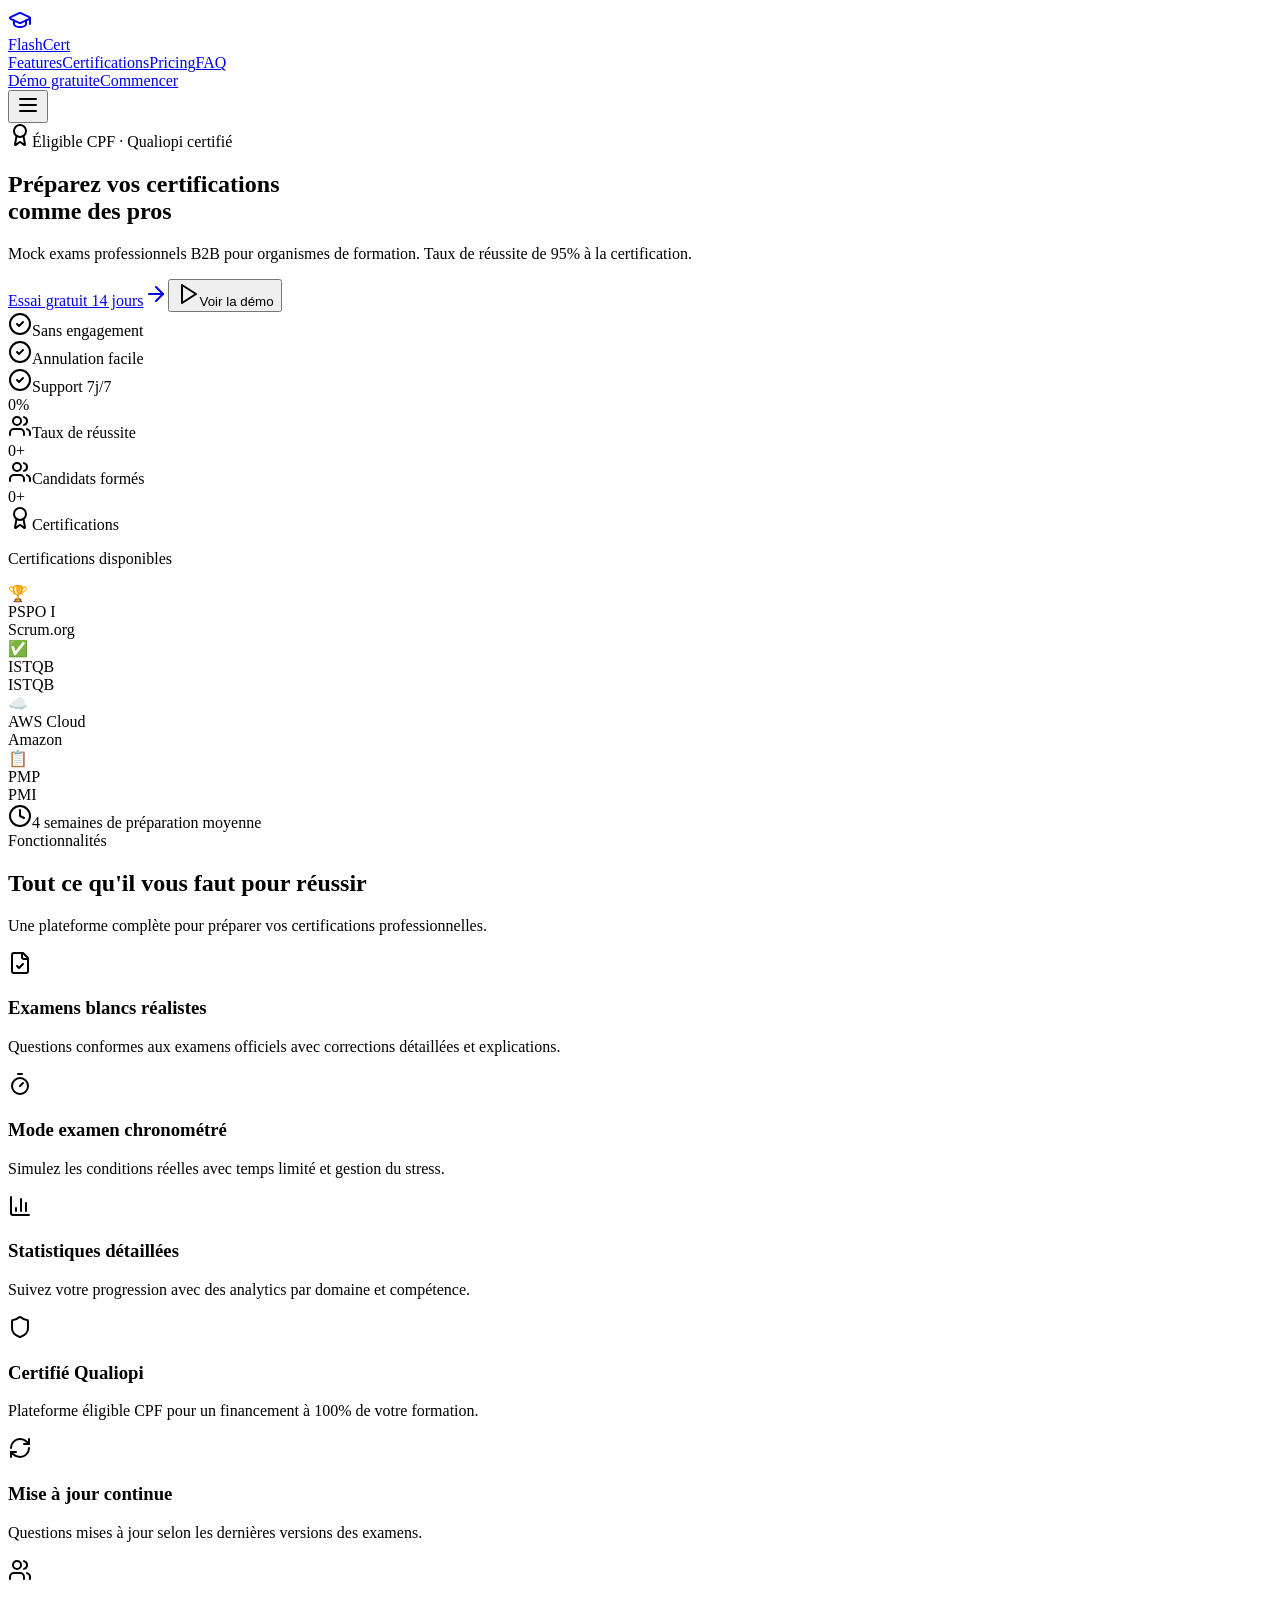
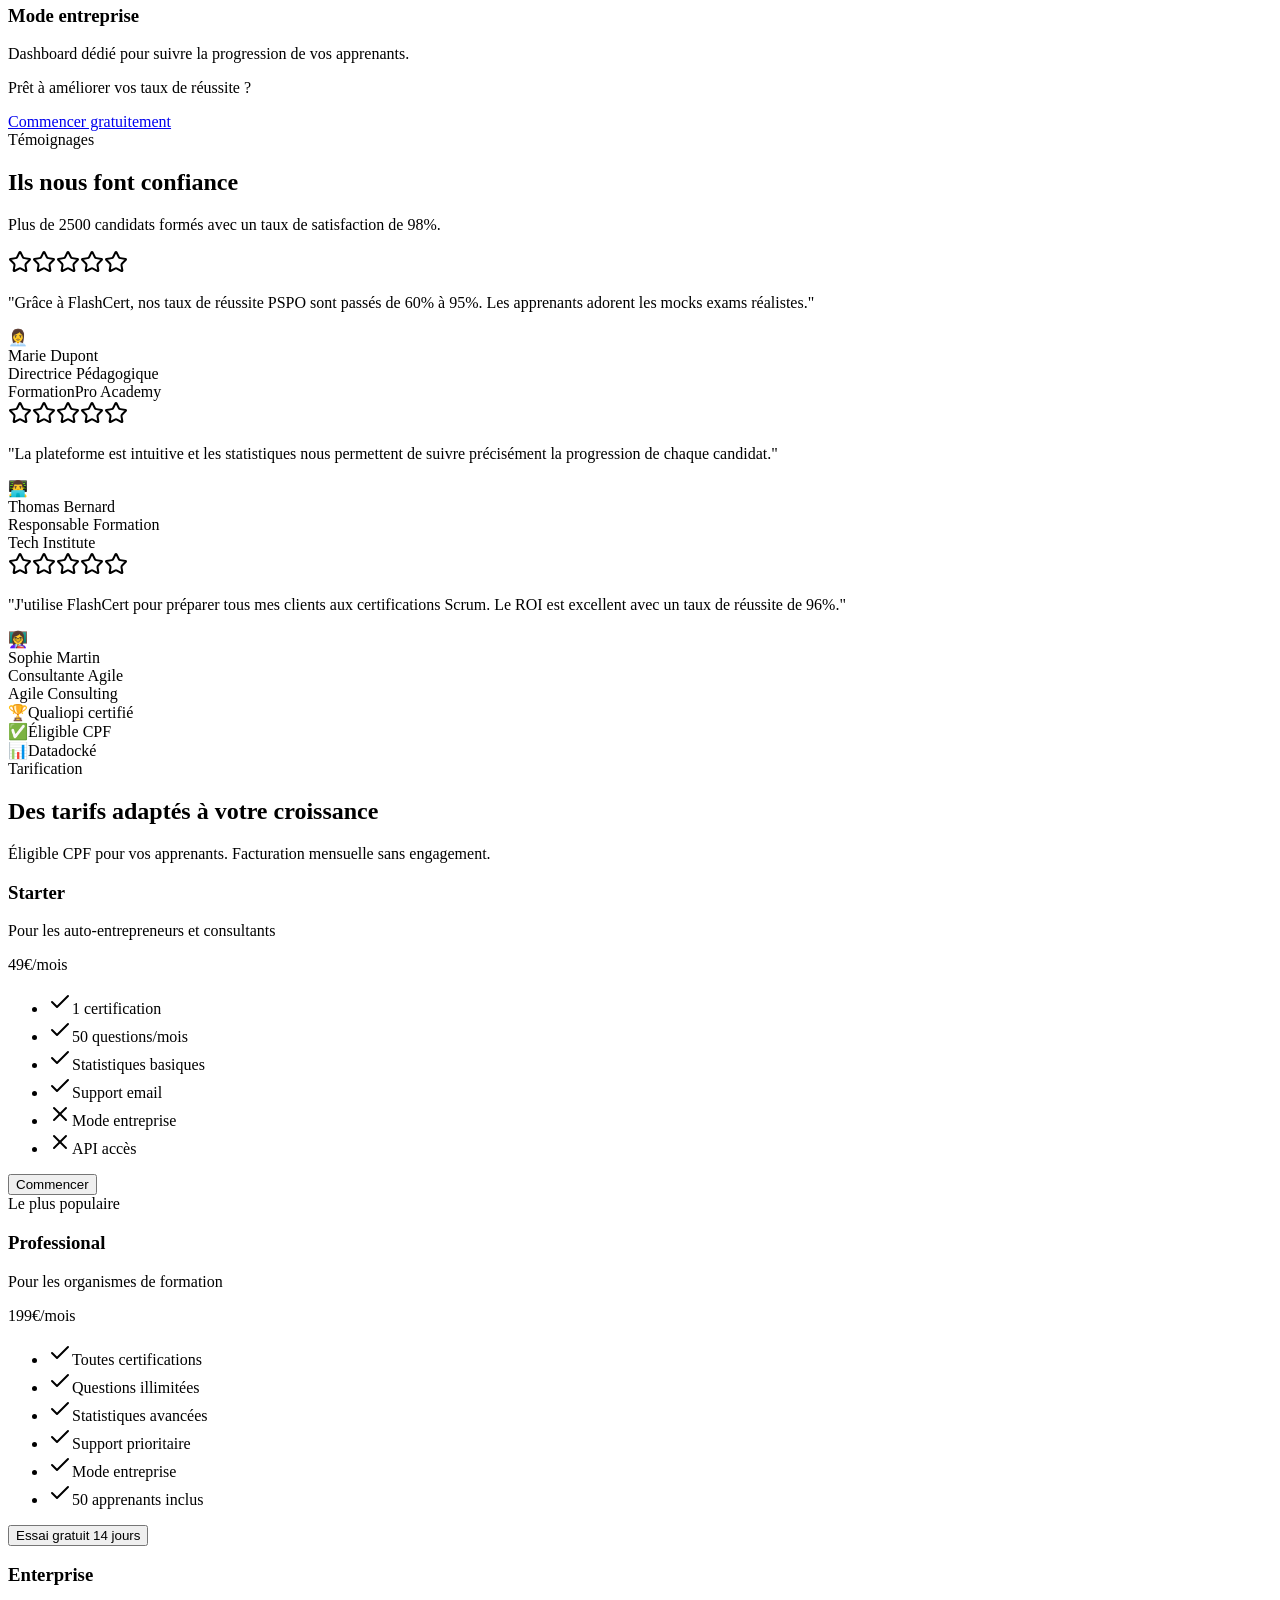
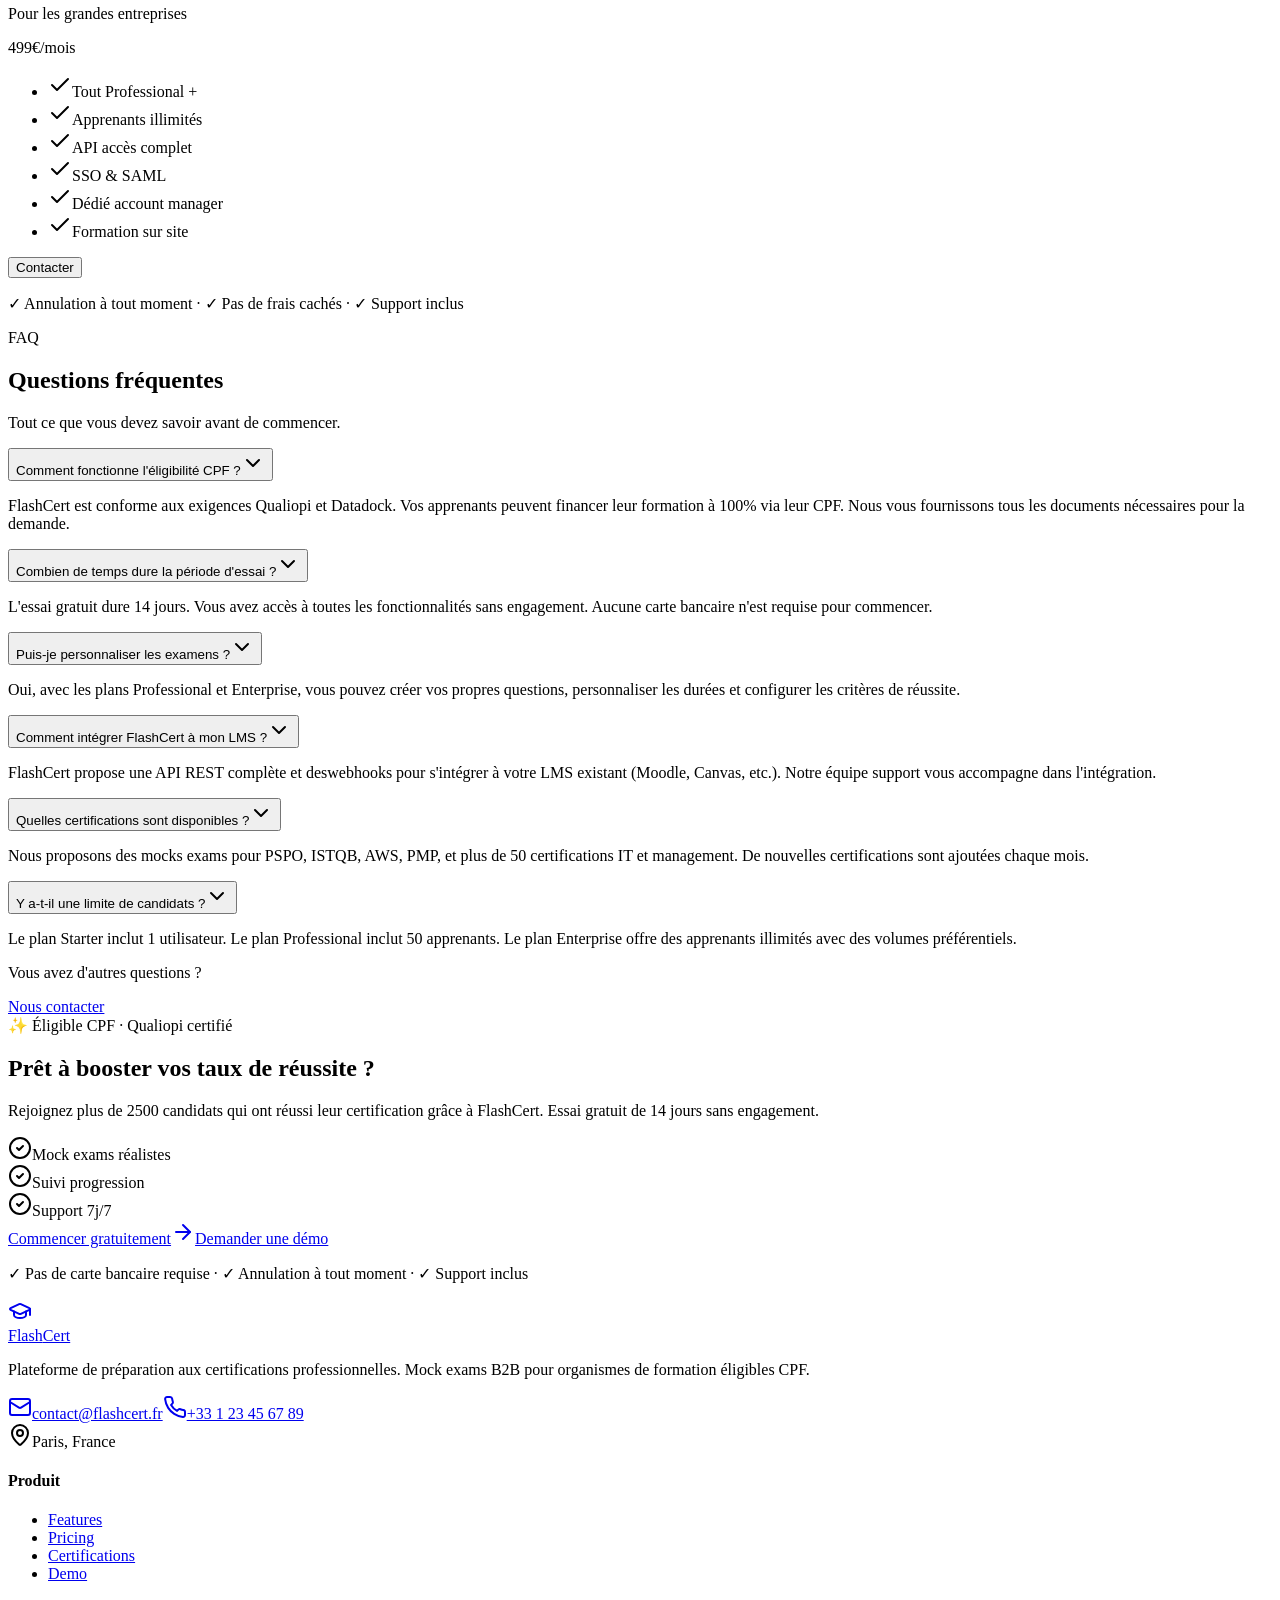
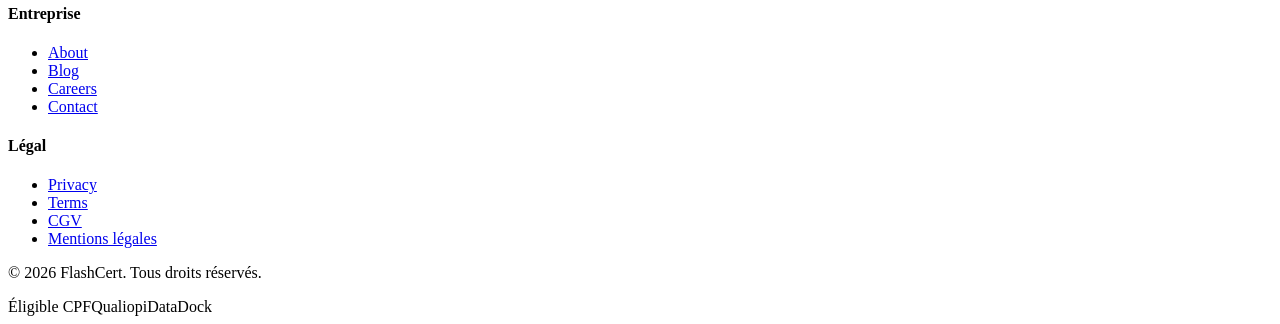
==== commit 623ff79a: "Updates" ====
--- a/index.html
+++ b/index.html
@@ -1 +1 @@
-<!DOCTYPE html><!--_C3oCAt6woqcMQP_pZj3_--><html lang="fr"><head><meta charSet="utf-8"/><meta name="viewport" content="width=device-width, initial-scale=1"/><link rel="stylesheet" href="/_next/static/css/6130dfb795c2540e.css" data-precedence="next"/><link rel="preload" as="script" fetchPriority="low" href="/_next/static/chunks/webpack-2eb758dea75faf50.js"/><script src="/_next/static/chunks/4bd1b696-c023c6e3521b1417.js" async=""></script><script src="/_next/static/chunks/255-aaafc19c72668c72.js" async=""></script><script src="/_next/static/chunks/main-app-bd9a84e8f084ba3c.js" async=""></script><script src="/_next/static/chunks/335-44dc6cbb3868cba9.js" async=""></script><script src="/_next/static/chunks/app/page-a06d704e2eab04f7.js" async=""></script><title>FlashCert - Mock Exams B2B pour Certifications Professionnelles</title><meta name="description" content="Préparez vos certifications professionnelles avec des mock exams réalistes. PSPO, ISTQB, AWS, PMP et plus. Taux de réussite 95%. Éligible CPF."/><meta name="author" content="FlashCert"/><meta name="keywords" content="mock exam, certification, PSPO, ISTQB, AWS, PMP, CPF, formation professionnelle, Qualiopi"/><meta property="og:title" content="FlashCert - Mock Exams B2B pour Certifications Professionnelles"/><meta property="og:description" content="Préparez vos certifications professionnelles avec des mock exams réalistes. Taux de réussite 95%."/><meta property="og:url" content="https://flashcert.fr"/><meta property="og:site_name" content="FlashCert"/><meta property="og:type" content="website"/><meta name="twitter:card" content="summary_large_image"/><meta name="twitter:title" content="FlashCert - Mock Exams B2B"/><meta name="twitter:description" content="Préparez vos certifications avec des mock exams réalistes. Taux de réussite 95%."/><script src="/_next/static/chunks/polyfills-42372ed130431b0a.js" noModule=""></script></head><body class="antialiased"><div hidden=""><!--$--><!--/$--></div><div class="flex min-h-screen flex-col"><header class="fixed top-0 left-0 right-0 z-50 bg-white/80 backdrop-blur-lg border-b border-gray-100"><nav class="container mx-auto px-6 py-4"><div class="flex items-center justify-between"><a class="flex items-center gap-2 group" href="/"><div class="w-10 h-10 bg-gradient-to-br from-primary to-secondary rounded-xl flex items-center justify-center group-hover:scale-110 transition-transform duration-300"><svg xmlns="http://www.w3.org/2000/svg" width="24" height="24" viewBox="0 0 24 24" fill="none" stroke="currentColor" stroke-width="2" stroke-linecap="round" stroke-linejoin="round" class="lucide lucide-graduation-cap w-6 h-6 text-white"><path d="M21.42 10.922a1 1 0 0 0-.019-1.838L12.83 5.18a2 2 0 0 0-1.66 0L2.6 9.08a1 1 0 0 0 0 1.832l8.57 3.908a2 2 0 0 0 1.66 0z"></path><path d="M22 10v6"></path><path d="M6 12.5V16a6 3 0 0 0 12 0v-3.5"></path></svg></div><span class="font-display font-bold text-xl text-gray-900">Flash<span class="text-primary">Cert</span></span></a><div class="hidden md:flex items-center gap-8"><a class="text-gray-600 hover:text-primary transition-colors duration-200 font-medium" href="#features">Features</a><a class="text-gray-600 hover:text-primary transition-colors duration-200 font-medium" href="#certifications">Certifications</a><a class="text-gray-600 hover:text-primary transition-colors duration-200 font-medium" href="#pricing">Pricing</a><a class="text-gray-600 hover:text-primary transition-colors duration-200 font-medium" href="#faq">FAQ</a></div><div class="hidden md:flex items-center gap-4"><a class="text-gray-600 hover:text-primary transition-colors duration-200 font-medium" href="#demo">Démo gratuite</a><a class="btn-primary bg-primary text-white px-6 py-2.5 rounded-xl font-semibold hover:bg-primary-700 transition-colors duration-200" href="#pricing">Commencer</a></div><button class="md:hidden p-2"><svg xmlns="http://www.w3.org/2000/svg" width="24" height="24" viewBox="0 0 24 24" fill="none" stroke="currentColor" stroke-width="2" stroke-linecap="round" stroke-linejoin="round" class="lucide lucide-menu w-6 h-6 text-gray-900"><line x1="4" x2="20" y1="12" y2="12"></line><line x1="4" x2="20" y1="6" y2="6"></line><line x1="4" x2="20" y1="18" y2="18"></line></svg></button></div></nav></header><main class="flex-1"><section class="relative min-h-screen pt-24 pb-16 overflow-hidden"><div class="absolute inset-0 gradient-bg opacity-50"></div><div class="absolute inset-0 overflow-hidden"><div class="absolute -top-40 -right-40 w-80 h-80 bg-primary/10 rounded-full blur-3xl animate-float"></div><div class="absolute -bottom-40 -left-40 w-80 h-80 bg-secondary/10 rounded-full blur-3xl animate-float" style="animation-delay:1s"></div></div><div class="container mx-auto px-6 relative"><div class="max-w-5xl mx-auto text-center mb-16"><div class="inline-flex items-center gap-2 bg-primary/10 text-primary px-4 py-2 rounded-full text-sm font-semibold mb-8 animate-fade-in-down"><svg xmlns="http://www.w3.org/2000/svg" width="24" height="24" viewBox="0 0 24 24" fill="none" stroke="currentColor" stroke-width="2" stroke-linecap="round" stroke-linejoin="round" class="lucide lucide-award w-4 h-4"><path d="m15.477 12.89 1.515 8.526a.5.5 0 0 1-.81.47l-3.58-2.687a1 1 0 0 0-1.197 0l-3.586 2.686a.5.5 0 0 1-.81-.469l1.514-8.526"></path><circle cx="12" cy="8" r="6"></circle></svg><span>Éligible CPF · Qualiopi certifié</span></div><h1 class="font-display text-5xl md:text-7xl font-bold text-gray-900 mb-6 animate-fade-in-up">Préparez vos<!-- --> <span class="glow-text">certifications</span><br/>comme des pros</h1><p class="text-xl md:text-2xl text-gray-600 max-w-2xl mx-auto mb-10 animate-fade-in-up stagger-2">Mock exams professionnels B2B pour organismes de formation. Taux de réussite de <span class="font-semibold text-primary">95%</span> à la certification.</p><div class="flex flex-col sm:flex-row gap-4 justify-center mb-16 animate-fade-in-up stagger-3"><a class="btn-primary inline-flex items-center justify-center gap-2 bg-primary text-white px-8 py-4 rounded-2xl font-semibold text-lg hover:bg-primary-700 transition-all duration-300 shadow-lg shadow-primary/30" href="#pricing">Essai gratuit 14 jours<svg xmlns="http://www.w3.org/2000/svg" width="24" height="24" viewBox="0 0 24 24" fill="none" stroke="currentColor" stroke-width="2" stroke-linecap="round" stroke-linejoin="round" class="lucide lucide-arrow-right w-5 h-5"><path d="M5 12h14"></path><path d="m12 5 7 7-7 7"></path></svg></a><button class="inline-flex items-center justify-center gap-2 bg-white text-gray-700 px-8 py-4 rounded-2xl font-semibold text-lg border-2 border-gray-200 hover:border-primary hover:text-primary transition-all duration-300"><svg xmlns="http://www.w3.org/2000/svg" width="24" height="24" viewBox="0 0 24 24" fill="none" stroke="currentColor" stroke-width="2" stroke-linecap="round" stroke-linejoin="round" class="lucide lucide-play w-5 h-5"><polygon points="6 3 20 12 6 21 6 3"></polygon></svg>Voir la démo</button></div><div class="flex flex-wrap justify-center gap-6 text-gray-500 animate-fade-in-up stagger-4"><div class="flex items-center gap-2"><svg xmlns="http://www.w3.org/2000/svg" width="24" height="24" viewBox="0 0 24 24" fill="none" stroke="currentColor" stroke-width="2" stroke-linecap="round" stroke-linejoin="round" class="lucide lucide-circle-check w-5 h-5 text-secondary"><circle cx="12" cy="12" r="10"></circle><path d="m9 12 2 2 4-4"></path></svg><span>Sans engagement</span></div><div class="flex items-center gap-2"><svg xmlns="http://www.w3.org/2000/svg" width="24" height="24" viewBox="0 0 24 24" fill="none" stroke="currentColor" stroke-width="2" stroke-linecap="round" stroke-linejoin="round" class="lucide lucide-circle-check w-5 h-5 text-secondary"><circle cx="12" cy="12" r="10"></circle><path d="m9 12 2 2 4-4"></path></svg><span>Annulation facile</span></div><div class="flex items-center gap-2"><svg xmlns="http://www.w3.org/2000/svg" width="24" height="24" viewBox="0 0 24 24" fill="none" stroke="currentColor" stroke-width="2" stroke-linecap="round" stroke-linejoin="round" class="lucide lucide-circle-check w-5 h-5 text-secondary"><circle cx="12" cy="12" r="10"></circle><path d="m9 12 2 2 4-4"></path></svg><span>Support 7j/7</span></div></div></div><div class="grid grid-cols-1 md:grid-cols-3 gap-8 max-w-4xl mx-auto mb-20"><div class="text-center animate-fade-in-up stagger-1"><div class="text-5xl md:text-6xl font-bold text-gray-900 mb-2">0<!-- -->%</div><div class="text-gray-600 flex items-center justify-center gap-2"><svg xmlns="http://www.w3.org/2000/svg" width="24" height="24" viewBox="0 0 24 24" fill="none" stroke="currentColor" stroke-width="2" stroke-linecap="round" stroke-linejoin="round" class="lucide lucide-users w-5 h-5 text-primary"><path d="M16 21v-2a4 4 0 0 0-4-4H6a4 4 0 0 0-4 4v2"></path><circle cx="9" cy="7" r="4"></circle><path d="M22 21v-2a4 4 0 0 0-3-3.87"></path><path d="M16 3.13a4 4 0 0 1 0 7.75"></path></svg>Taux de réussite</div></div><div class="text-center animate-fade-in-up stagger-2"><div class="text-5xl md:text-6xl font-bold text-gray-900 mb-2">0<!-- -->+</div><div class="text-gray-600 flex items-center justify-center gap-2"><svg xmlns="http://www.w3.org/2000/svg" width="24" height="24" viewBox="0 0 24 24" fill="none" stroke="currentColor" stroke-width="2" stroke-linecap="round" stroke-linejoin="round" class="lucide lucide-users w-5 h-5 text-primary"><path d="M16 21v-2a4 4 0 0 0-4-4H6a4 4 0 0 0-4 4v2"></path><circle cx="9" cy="7" r="4"></circle><path d="M22 21v-2a4 4 0 0 0-3-3.87"></path><path d="M16 3.13a4 4 0 0 1 0 7.75"></path></svg>Candidats formés</div></div><div class="text-center animate-fade-in-up stagger-3"><div class="text-5xl md:text-6xl font-bold text-gray-900 mb-2">0<!-- -->+</div><div class="text-gray-600 flex items-center justify-center gap-2"><svg xmlns="http://www.w3.org/2000/svg" width="24" height="24" viewBox="0 0 24 24" fill="none" stroke="currentColor" stroke-width="2" stroke-linecap="round" stroke-linejoin="round" class="lucide lucide-award w-5 h-5 text-primary"><path d="m15.477 12.89 1.515 8.526a.5.5 0 0 1-.81.47l-3.58-2.687a1 1 0 0 0-1.197 0l-3.586 2.686a.5.5 0 0 1-.81-.469l1.514-8.526"></path><circle cx="12" cy="8" r="6"></circle></svg>Certifications</div></div></div><div class="max-w-5xl mx-auto"><p class="text-center text-gray-500 mb-6 animate-fade-in-up">Certifications disponibles</p><div class="flex flex-wrap justify-center gap-4"><div class="card-hover bg-white px-6 py-4 rounded-2xl shadow-sm border border-gray-100 flex items-center gap-3 animate-fade-in-up" style="animation-delay:0ms"><span class="text-2xl">🏆</span><div><div class="font-semibold text-gray-900">PSPO I</div><div class="text-sm text-gray-500">Scrum.org</div></div></div><div class="card-hover bg-white px-6 py-4 rounded-2xl shadow-sm border border-gray-100 flex items-center gap-3 animate-fade-in-up" style="animation-delay:75ms"><span class="text-2xl">✅</span><div><div class="font-semibold text-gray-900">ISTQB</div><div class="text-sm text-gray-500">ISTQB</div></div></div><div class="card-hover bg-white px-6 py-4 rounded-2xl shadow-sm border border-gray-100 flex items-center gap-3 animate-fade-in-up" style="animation-delay:150ms"><span class="text-2xl">☁️</span><div><div class="font-semibold text-gray-900">AWS Cloud</div><div class="text-sm text-gray-500">Amazon</div></div></div><div class="card-hover bg-white px-6 py-4 rounded-2xl shadow-sm border border-gray-100 flex items-center gap-3 animate-fade-in-up" style="animation-delay:225ms"><span class="text-2xl">📋</span><div><div class="font-semibold text-gray-900">PMP</div><div class="text-sm text-gray-500">PMI</div></div></div></div></div><div class="text-center mt-12 animate-fade-in-up stagger-5"><div class="inline-flex items-center gap-3 bg-white px-6 py-3 rounded-full shadow-sm border border-gray-100"><svg xmlns="http://www.w3.org/2000/svg" width="24" height="24" viewBox="0 0 24 24" fill="none" stroke="currentColor" stroke-width="2" stroke-linecap="round" stroke-linejoin="round" class="lucide lucide-clock w-5 h-5 text-primary"><circle cx="12" cy="12" r="10"></circle><polyline points="12 6 12 12 16 14"></polyline></svg><span class="text-gray-600"><span class="font-semibold text-gray-900">4 semaines</span> de préparation moyenne</span></div></div></div></section><section id="features" class="py-24 bg-gray-50"><div class="container mx-auto px-6"><div class="text-center mb-16 transition-all duration-700 opacity-0 translate-y-8"><span class="inline-block bg-primary/10 text-primary font-semibold px-4 py-2 rounded-full text-sm mb-4">Fonctionnalités</span><h2 class="font-display text-4xl md:text-5xl font-bold text-gray-900 mb-4">Tout ce qu&#x27;il vous faut pour<!-- --> <span class="glow-text">réussir</span></h2><p class="text-xl text-gray-600 max-w-2xl mx-auto">Une plateforme complète pour préparer vos certifications professionnelles.</p></div><div class="grid grid-cols-1 md:grid-cols-2 lg:grid-cols-3 gap-8"><div class="card-hover bg-white p-8 rounded-2xl shadow-sm border border-gray-100 transition-all duration-500 opacity-0 translate-y-8" style="transition-delay:0ms"><div class="w-14 h-14 bg-blue-500 rounded-2xl flex items-center justify-center mb-6"><svg xmlns="http://www.w3.org/2000/svg" width="24" height="24" viewBox="0 0 24 24" fill="none" stroke="currentColor" stroke-width="2" stroke-linecap="round" stroke-linejoin="round" class="lucide lucide-file-check w-7 h-7 text-white"><path d="M15 2H6a2 2 0 0 0-2 2v16a2 2 0 0 0 2 2h12a2 2 0 0 0 2-2V7Z"></path><path d="M14 2v4a2 2 0 0 0 2 2h4"></path><path d="m9 15 2 2 4-4"></path></svg></div><h3 class="font-display text-xl font-semibold text-gray-900 mb-3">Examens blancs réalistes</h3><p class="text-gray-600 leading-relaxed">Questions conformes aux examens officiels avec corrections détaillées et explications.</p></div><div class="card-hover bg-white p-8 rounded-2xl shadow-sm border border-gray-100 transition-all duration-500 opacity-0 translate-y-8" style="transition-delay:100ms"><div class="w-14 h-14 bg-green-500 rounded-2xl flex items-center justify-center mb-6"><svg xmlns="http://www.w3.org/2000/svg" width="24" height="24" viewBox="0 0 24 24" fill="none" stroke="currentColor" stroke-width="2" stroke-linecap="round" stroke-linejoin="round" class="lucide lucide-timer w-7 h-7 text-white"><line x1="10" x2="14" y1="2" y2="2"></line><line x1="12" x2="15" y1="14" y2="11"></line><circle cx="12" cy="14" r="8"></circle></svg></div><h3 class="font-display text-xl font-semibold text-gray-900 mb-3">Mode examen chronométré</h3><p class="text-gray-600 leading-relaxed">Simulez les conditions réelles avec temps limité et gestion du stress.</p></div><div class="card-hover bg-white p-8 rounded-2xl shadow-sm border border-gray-100 transition-all duration-500 opacity-0 translate-y-8" style="transition-delay:200ms"><div class="w-14 h-14 bg-purple-500 rounded-2xl flex items-center justify-center mb-6"><svg xmlns="http://www.w3.org/2000/svg" width="24" height="24" viewBox="0 0 24 24" fill="none" stroke="currentColor" stroke-width="2" stroke-linecap="round" stroke-linejoin="round" class="lucide lucide-chart-column w-7 h-7 text-white"><path d="M3 3v16a2 2 0 0 0 2 2h16"></path><path d="M18 17V9"></path><path d="M13 17V5"></path><path d="M8 17v-3"></path></svg></div><h3 class="font-display text-xl font-semibold text-gray-900 mb-3">Statistiques détaillées</h3><p class="text-gray-600 leading-relaxed">Suivez votre progression avec des analytics par domaine et compétence.</p></div><div class="card-hover bg-white p-8 rounded-2xl shadow-sm border border-gray-100 transition-all duration-500 opacity-0 translate-y-8" style="transition-delay:300ms"><div class="w-14 h-14 bg-orange-500 rounded-2xl flex items-center justify-center mb-6"><svg xmlns="http://www.w3.org/2000/svg" width="24" height="24" viewBox="0 0 24 24" fill="none" stroke="currentColor" stroke-width="2" stroke-linecap="round" stroke-linejoin="round" class="lucide lucide-shield w-7 h-7 text-white"><path d="M20 13c0 5-3.5 7.5-7.66 8.95a1 1 0 0 1-.67-.01C7.5 20.5 4 18 4 13V6a1 1 0 0 1 1-1c2 0 4.5-1.2 6.24-2.72a1.17 1.17 0 0 1 1.52 0C14.51 3.81 17 5 19 5a1 1 0 0 1 1 1z"></path></svg></div><h3 class="font-display text-xl font-semibold text-gray-900 mb-3">Certifié Qualiopi</h3><p class="text-gray-600 leading-relaxed">Plateforme éligible CPF pour un financement à 100% de votre formation.</p></div><div class="card-hover bg-white p-8 rounded-2xl shadow-sm border border-gray-100 transition-all duration-500 opacity-0 translate-y-8" style="transition-delay:400ms"><div class="w-14 h-14 bg-pink-500 rounded-2xl flex items-center justify-center mb-6"><svg xmlns="http://www.w3.org/2000/svg" width="24" height="24" viewBox="0 0 24 24" fill="none" stroke="currentColor" stroke-width="2" stroke-linecap="round" stroke-linejoin="round" class="lucide lucide-refresh-cw w-7 h-7 text-white"><path d="M3 12a9 9 0 0 1 9-9 9.75 9.75 0 0 1 6.74 2.74L21 8"></path><path d="M21 3v5h-5"></path><path d="M21 12a9 9 0 0 1-9 9 9.75 9.75 0 0 1-6.74-2.74L3 16"></path><path d="M8 16H3v5"></path></svg></div><h3 class="font-display text-xl font-semibold text-gray-900 mb-3">Mise à jour continue</h3><p class="text-gray-600 leading-relaxed">Questions mises à jour selon les dernières versions des examens.</p></div><div class="card-hover bg-white p-8 rounded-2xl shadow-sm border border-gray-100 transition-all duration-500 opacity-0 translate-y-8" style="transition-delay:500ms"><div class="w-14 h-14 bg-cyan-500 rounded-2xl flex items-center justify-center mb-6"><svg xmlns="http://www.w3.org/2000/svg" width="24" height="24" viewBox="0 0 24 24" fill="none" stroke="currentColor" stroke-width="2" stroke-linecap="round" stroke-linejoin="round" class="lucide lucide-users w-7 h-7 text-white"><path d="M16 21v-2a4 4 0 0 0-4-4H6a4 4 0 0 0-4 4v2"></path><circle cx="9" cy="7" r="4"></circle><path d="M22 21v-2a4 4 0 0 0-3-3.87"></path><path d="M16 3.13a4 4 0 0 1 0 7.75"></path></svg></div><h3 class="font-display text-xl font-semibold text-gray-900 mb-3">Mode entreprise</h3><p class="text-gray-600 leading-relaxed">Dashboard dédié pour suivre la progression de vos apprenants.</p></div></div><div class="text-center mt-16 transition-all duration-700 delay-500 opacity-0 translate-y-8"><p class="text-gray-600 mb-4">Prêt à améliorer vos taux de réussite ?</p><a href="#pricing" class="inline-flex items-center gap-2 bg-primary text-white px-8 py-4 rounded-2xl font-semibold hover:bg-primary-700 transition-all duration-300 shadow-lg shadow-primary/30">Commencer gratuitement</a></div></div></section><section id="testimonials" class="py-24 bg-gray-50"><div class="container mx-auto px-6"><div class="text-center mb-16"><span class="inline-block bg-primary/10 text-primary font-semibold px-4 py-2 rounded-full text-sm mb-4">Témoignages</span><h2 class="font-display text-4xl md:text-5xl font-bold text-gray-900 mb-4">Ils nous font<!-- --> <span class="glow-text">confiance</span></h2><p class="text-xl text-gray-600 max-w-2xl mx-auto">Plus de 2500 candidats formés avec un taux de satisfaction de 98%.</p></div><div class="grid grid-cols-1 md:grid-cols-3 gap-8 max-w-6xl mx-auto"><div class="card-hover bg-white p-8 rounded-3xl shadow-sm border border-gray-100"><div class="flex gap-1 mb-4"><svg xmlns="http://www.w3.org/2000/svg" width="24" height="24" viewBox="0 0 24 24" fill="none" stroke="currentColor" stroke-width="2" stroke-linecap="round" stroke-linejoin="round" class="lucide lucide-star w-5 h-5 fill-yellow-400 text-yellow-400"><path d="M11.525 2.295a.53.53 0 0 1 .95 0l2.31 4.679a2.123 2.123 0 0 0 1.595 1.16l5.166.756a.53.53 0 0 1 .294.904l-3.736 3.638a2.123 2.123 0 0 0-.611 1.878l.882 5.14a.53.53 0 0 1-.771.56l-4.618-2.428a2.122 2.122 0 0 0-1.973 0L6.396 21.01a.53.53 0 0 1-.77-.56l.881-5.139a2.122 2.122 0 0 0-.611-1.879L2.16 9.795a.53.53 0 0 1 .294-.906l5.165-.755a2.122 2.122 0 0 0 1.597-1.16z"></path></svg><svg xmlns="http://www.w3.org/2000/svg" width="24" height="24" viewBox="0 0 24 24" fill="none" stroke="currentColor" stroke-width="2" stroke-linecap="round" stroke-linejoin="round" class="lucide lucide-star w-5 h-5 fill-yellow-400 text-yellow-400"><path d="M11.525 2.295a.53.53 0 0 1 .95 0l2.31 4.679a2.123 2.123 0 0 0 1.595 1.16l5.166.756a.53.53 0 0 1 .294.904l-3.736 3.638a2.123 2.123 0 0 0-.611 1.878l.882 5.14a.53.53 0 0 1-.771.56l-4.618-2.428a2.122 2.122 0 0 0-1.973 0L6.396 21.01a.53.53 0 0 1-.77-.56l.881-5.139a2.122 2.122 0 0 0-.611-1.879L2.16 9.795a.53.53 0 0 1 .294-.906l5.165-.755a2.122 2.122 0 0 0 1.597-1.16z"></path></svg><svg xmlns="http://www.w3.org/2000/svg" width="24" height="24" viewBox="0 0 24 24" fill="none" stroke="currentColor" stroke-width="2" stroke-linecap="round" stroke-linejoin="round" class="lucide lucide-star w-5 h-5 fill-yellow-400 text-yellow-400"><path d="M11.525 2.295a.53.53 0 0 1 .95 0l2.31 4.679a2.123 2.123 0 0 0 1.595 1.16l5.166.756a.53.53 0 0 1 .294.904l-3.736 3.638a2.123 2.123 0 0 0-.611 1.878l.882 5.14a.53.53 0 0 1-.771.56l-4.618-2.428a2.122 2.122 0 0 0-1.973 0L6.396 21.01a.53.53 0 0 1-.77-.56l.881-5.139a2.122 2.122 0 0 0-.611-1.879L2.16 9.795a.53.53 0 0 1 .294-.906l5.165-.755a2.122 2.122 0 0 0 1.597-1.16z"></path></svg><svg xmlns="http://www.w3.org/2000/svg" width="24" height="24" viewBox="0 0 24 24" fill="none" stroke="currentColor" stroke-width="2" stroke-linecap="round" stroke-linejoin="round" class="lucide lucide-star w-5 h-5 fill-yellow-400 text-yellow-400"><path d="M11.525 2.295a.53.53 0 0 1 .95 0l2.31 4.679a2.123 2.123 0 0 0 1.595 1.16l5.166.756a.53.53 0 0 1 .294.904l-3.736 3.638a2.123 2.123 0 0 0-.611 1.878l.882 5.14a.53.53 0 0 1-.771.56l-4.618-2.428a2.122 2.122 0 0 0-1.973 0L6.396 21.01a.53.53 0 0 1-.77-.56l.881-5.139a2.122 2.122 0 0 0-.611-1.879L2.16 9.795a.53.53 0 0 1 .294-.906l5.165-.755a2.122 2.122 0 0 0 1.597-1.16z"></path></svg><svg xmlns="http://www.w3.org/2000/svg" width="24" height="24" viewBox="0 0 24 24" fill="none" stroke="currentColor" stroke-width="2" stroke-linecap="round" stroke-linejoin="round" class="lucide lucide-star w-5 h-5 fill-yellow-400 text-yellow-400"><path d="M11.525 2.295a.53.53 0 0 1 .95 0l2.31 4.679a2.123 2.123 0 0 0 1.595 1.16l5.166.756a.53.53 0 0 1 .294.904l-3.736 3.638a2.123 2.123 0 0 0-.611 1.878l.882 5.14a.53.53 0 0 1-.771.56l-4.618-2.428a2.122 2.122 0 0 0-1.973 0L6.396 21.01a.53.53 0 0 1-.77-.56l.881-5.139a2.122 2.122 0 0 0-.611-1.879L2.16 9.795a.53.53 0 0 1 .294-.906l5.165-.755a2.122 2.122 0 0 0 1.597-1.16z"></path></svg></div><p class="text-gray-700 mb-6 leading-relaxed">&quot;<!-- -->Grâce à FlashCert, nos taux de réussite PSPO sont passés de 60% à 95%. Les apprenants adorent les mocks exams réalistes.<!-- -->&quot;</p><div class="flex items-center gap-4"><div class="w-12 h-12 bg-gradient-to-br from-primary to-secondary rounded-full flex items-center justify-center text-2xl">👩‍💼</div><div><div class="font-semibold text-gray-900">Marie Dupont</div><div class="text-sm text-gray-500">Directrice Pédagogique</div><div class="text-sm text-gray-400">FormationPro Academy</div></div></div></div><div class="card-hover bg-white p-8 rounded-3xl shadow-sm border border-gray-100"><div class="flex gap-1 mb-4"><svg xmlns="http://www.w3.org/2000/svg" width="24" height="24" viewBox="0 0 24 24" fill="none" stroke="currentColor" stroke-width="2" stroke-linecap="round" stroke-linejoin="round" class="lucide lucide-star w-5 h-5 fill-yellow-400 text-yellow-400"><path d="M11.525 2.295a.53.53 0 0 1 .95 0l2.31 4.679a2.123 2.123 0 0 0 1.595 1.16l5.166.756a.53.53 0 0 1 .294.904l-3.736 3.638a2.123 2.123 0 0 0-.611 1.878l.882 5.14a.53.53 0 0 1-.771.56l-4.618-2.428a2.122 2.122 0 0 0-1.973 0L6.396 21.01a.53.53 0 0 1-.77-.56l.881-5.139a2.122 2.122 0 0 0-.611-1.879L2.16 9.795a.53.53 0 0 1 .294-.906l5.165-.755a2.122 2.122 0 0 0 1.597-1.16z"></path></svg><svg xmlns="http://www.w3.org/2000/svg" width="24" height="24" viewBox="0 0 24 24" fill="none" stroke="currentColor" stroke-width="2" stroke-linecap="round" stroke-linejoin="round" class="lucide lucide-star w-5 h-5 fill-yellow-400 text-yellow-400"><path d="M11.525 2.295a.53.53 0 0 1 .95 0l2.31 4.679a2.123 2.123 0 0 0 1.595 1.16l5.166.756a.53.53 0 0 1 .294.904l-3.736 3.638a2.123 2.123 0 0 0-.611 1.878l.882 5.14a.53.53 0 0 1-.771.56l-4.618-2.428a2.122 2.122 0 0 0-1.973 0L6.396 21.01a.53.53 0 0 1-.77-.56l.881-5.139a2.122 2.122 0 0 0-.611-1.879L2.16 9.795a.53.53 0 0 1 .294-.906l5.165-.755a2.122 2.122 0 0 0 1.597-1.16z"></path></svg><svg xmlns="http://www.w3.org/2000/svg" width="24" height="24" viewBox="0 0 24 24" fill="none" stroke="currentColor" stroke-width="2" stroke-linecap="round" stroke-linejoin="round" class="lucide lucide-star w-5 h-5 fill-yellow-400 text-yellow-400"><path d="M11.525 2.295a.53.53 0 0 1 .95 0l2.31 4.679a2.123 2.123 0 0 0 1.595 1.16l5.166.756a.53.53 0 0 1 .294.904l-3.736 3.638a2.123 2.123 0 0 0-.611 1.878l.882 5.14a.53.53 0 0 1-.771.56l-4.618-2.428a2.122 2.122 0 0 0-1.973 0L6.396 21.01a.53.53 0 0 1-.77-.56l.881-5.139a2.122 2.122 0 0 0-.611-1.879L2.16 9.795a.53.53 0 0 1 .294-.906l5.165-.755a2.122 2.122 0 0 0 1.597-1.16z"></path></svg><svg xmlns="http://www.w3.org/2000/svg" width="24" height="24" viewBox="0 0 24 24" fill="none" stroke="currentColor" stroke-width="2" stroke-linecap="round" stroke-linejoin="round" class="lucide lucide-star w-5 h-5 fill-yellow-400 text-yellow-400"><path d="M11.525 2.295a.53.53 0 0 1 .95 0l2.31 4.679a2.123 2.123 0 0 0 1.595 1.16l5.166.756a.53.53 0 0 1 .294.904l-3.736 3.638a2.123 2.123 0 0 0-.611 1.878l.882 5.14a.53.53 0 0 1-.771.56l-4.618-2.428a2.122 2.122 0 0 0-1.973 0L6.396 21.01a.53.53 0 0 1-.77-.56l.881-5.139a2.122 2.122 0 0 0-.611-1.879L2.16 9.795a.53.53 0 0 1 .294-.906l5.165-.755a2.122 2.122 0 0 0 1.597-1.16z"></path></svg><svg xmlns="http://www.w3.org/2000/svg" width="24" height="24" viewBox="0 0 24 24" fill="none" stroke="currentColor" stroke-width="2" stroke-linecap="round" stroke-linejoin="round" class="lucide lucide-star w-5 h-5 fill-yellow-400 text-yellow-400"><path d="M11.525 2.295a.53.53 0 0 1 .95 0l2.31 4.679a2.123 2.123 0 0 0 1.595 1.16l5.166.756a.53.53 0 0 1 .294.904l-3.736 3.638a2.123 2.123 0 0 0-.611 1.878l.882 5.14a.53.53 0 0 1-.771.56l-4.618-2.428a2.122 2.122 0 0 0-1.973 0L6.396 21.01a.53.53 0 0 1-.77-.56l.881-5.139a2.122 2.122 0 0 0-.611-1.879L2.16 9.795a.53.53 0 0 1 .294-.906l5.165-.755a2.122 2.122 0 0 0 1.597-1.16z"></path></svg></div><p class="text-gray-700 mb-6 leading-relaxed">&quot;<!-- -->La plateforme est intuitive et les statistiques nous permettent de suivre précisément la progression de chaque candidat.<!-- -->&quot;</p><div class="flex items-center gap-4"><div class="w-12 h-12 bg-gradient-to-br from-primary to-secondary rounded-full flex items-center justify-center text-2xl">👨‍💻</div><div><div class="font-semibold text-gray-900">Thomas Bernard</div><div class="text-sm text-gray-500">Responsable Formation</div><div class="text-sm text-gray-400">Tech Institute</div></div></div></div><div class="card-hover bg-white p-8 rounded-3xl shadow-sm border border-gray-100"><div class="flex gap-1 mb-4"><svg xmlns="http://www.w3.org/2000/svg" width="24" height="24" viewBox="0 0 24 24" fill="none" stroke="currentColor" stroke-width="2" stroke-linecap="round" stroke-linejoin="round" class="lucide lucide-star w-5 h-5 fill-yellow-400 text-yellow-400"><path d="M11.525 2.295a.53.53 0 0 1 .95 0l2.31 4.679a2.123 2.123 0 0 0 1.595 1.16l5.166.756a.53.53 0 0 1 .294.904l-3.736 3.638a2.123 2.123 0 0 0-.611 1.878l.882 5.14a.53.53 0 0 1-.771.56l-4.618-2.428a2.122 2.122 0 0 0-1.973 0L6.396 21.01a.53.53 0 0 1-.77-.56l.881-5.139a2.122 2.122 0 0 0-.611-1.879L2.16 9.795a.53.53 0 0 1 .294-.906l5.165-.755a2.122 2.122 0 0 0 1.597-1.16z"></path></svg><svg xmlns="http://www.w3.org/2000/svg" width="24" height="24" viewBox="0 0 24 24" fill="none" stroke="currentColor" stroke-width="2" stroke-linecap="round" stroke-linejoin="round" class="lucide lucide-star w-5 h-5 fill-yellow-400 text-yellow-400"><path d="M11.525 2.295a.53.53 0 0 1 .95 0l2.31 4.679a2.123 2.123 0 0 0 1.595 1.16l5.166.756a.53.53 0 0 1 .294.904l-3.736 3.638a2.123 2.123 0 0 0-.611 1.878l.882 5.14a.53.53 0 0 1-.771.56l-4.618-2.428a2.122 2.122 0 0 0-1.973 0L6.396 21.01a.53.53 0 0 1-.77-.56l.881-5.139a2.122 2.122 0 0 0-.611-1.879L2.16 9.795a.53.53 0 0 1 .294-.906l5.165-.755a2.122 2.122 0 0 0 1.597-1.16z"></path></svg><svg xmlns="http://www.w3.org/2000/svg" width="24" height="24" viewBox="0 0 24 24" fill="none" stroke="currentColor" stroke-width="2" stroke-linecap="round" stroke-linejoin="round" class="lucide lucide-star w-5 h-5 fill-yellow-400 text-yellow-400"><path d="M11.525 2.295a.53.53 0 0 1 .95 0l2.31 4.679a2.123 2.123 0 0 0 1.595 1.16l5.166.756a.53.53 0 0 1 .294.904l-3.736 3.638a2.123 2.123 0 0 0-.611 1.878l.882 5.14a.53.53 0 0 1-.771.56l-4.618-2.428a2.122 2.122 0 0 0-1.973 0L6.396 21.01a.53.53 0 0 1-.77-.56l.881-5.139a2.122 2.122 0 0 0-.611-1.879L2.16 9.795a.53.53 0 0 1 .294-.906l5.165-.755a2.122 2.122 0 0 0 1.597-1.16z"></path></svg><svg xmlns="http://www.w3.org/2000/svg" width="24" height="24" viewBox="0 0 24 24" fill="none" stroke="currentColor" stroke-width="2" stroke-linecap="round" stroke-linejoin="round" class="lucide lucide-star w-5 h-5 fill-yellow-400 text-yellow-400"><path d="M11.525 2.295a.53.53 0 0 1 .95 0l2.31 4.679a2.123 2.123 0 0 0 1.595 1.16l5.166.756a.53.53 0 0 1 .294.904l-3.736 3.638a2.123 2.123 0 0 0-.611 1.878l.882 5.14a.53.53 0 0 1-.771.56l-4.618-2.428a2.122 2.122 0 0 0-1.973 0L6.396 21.01a.53.53 0 0 1-.77-.56l.881-5.139a2.122 2.122 0 0 0-.611-1.879L2.16 9.795a.53.53 0 0 1 .294-.906l5.165-.755a2.122 2.122 0 0 0 1.597-1.16z"></path></svg><svg xmlns="http://www.w3.org/2000/svg" width="24" height="24" viewBox="0 0 24 24" fill="none" stroke="currentColor" stroke-width="2" stroke-linecap="round" stroke-linejoin="round" class="lucide lucide-star w-5 h-5 fill-yellow-400 text-yellow-400"><path d="M11.525 2.295a.53.53 0 0 1 .95 0l2.31 4.679a2.123 2.123 0 0 0 1.595 1.16l5.166.756a.53.53 0 0 1 .294.904l-3.736 3.638a2.123 2.123 0 0 0-.611 1.878l.882 5.14a.53.53 0 0 1-.771.56l-4.618-2.428a2.122 2.122 0 0 0-1.973 0L6.396 21.01a.53.53 0 0 1-.77-.56l.881-5.139a2.122 2.122 0 0 0-.611-1.879L2.16 9.795a.53.53 0 0 1 .294-.906l5.165-.755a2.122 2.122 0 0 0 1.597-1.16z"></path></svg></div><p class="text-gray-700 mb-6 leading-relaxed">&quot;<!-- -->J&#x27;utilise FlashCert pour préparer tous mes clients aux certifications Scrum. Le ROI est excellent avec un taux de réussite de 96%.<!-- -->&quot;</p><div class="flex items-center gap-4"><div class="w-12 h-12 bg-gradient-to-br from-primary to-secondary rounded-full flex items-center justify-center text-2xl">👩‍🏫</div><div><div class="font-semibold text-gray-900">Sophie Martin</div><div class="text-sm text-gray-500">Consultante Agile</div><div class="text-sm text-gray-400">Agile Consulting</div></div></div></div></div><div class="flex flex-wrap justify-center gap-8 mt-16"><div class="flex items-center gap-2 bg-white px-6 py-3 rounded-full shadow-sm border border-gray-100"><span class="text-2xl">🏆</span><span class="text-gray-700 font-medium">Qualiopi certifié</span></div><div class="flex items-center gap-2 bg-white px-6 py-3 rounded-full shadow-sm border border-gray-100"><span class="text-2xl">✅</span><span class="text-gray-700 font-medium">Éligible CPF</span></div><div class="flex items-center gap-2 bg-white px-6 py-3 rounded-full shadow-sm border border-gray-100"><span class="text-2xl">📊</span><span class="text-gray-700 font-medium">Datadocké</span></div></div></div></section><section id="pricing" class="py-24"><div class="container mx-auto px-6"><div class="text-center mb-16"><span class="inline-block bg-primary/10 text-primary font-semibold px-4 py-2 rounded-full text-sm mb-4">Tarification</span><h2 class="font-display text-4xl md:text-5xl font-bold text-gray-900 mb-4">Des tarifs adaptés à<!-- --> <span class="glow-text">votre croissance</span></h2><p class="text-xl text-gray-600 max-w-2xl mx-auto">Éligible CPF pour vos apprenants. Facturation mensuelle sans engagement.</p></div><div class="grid grid-cols-1 md:grid-cols-3 gap-8 max-w-6xl mx-auto"><div class="relative card-hover bg-white p-8 rounded-3xl shadow-sm border-2 border-gray-100"><div class="mb-6"><h3 class="font-display text-2xl font-bold text-gray-900 mb-2">Starter</h3><p class="text-gray-600 text-sm">Pour les auto-entrepreneurs et consultants</p></div><div class="mb-6"><span class="text-5xl font-bold text-gray-900">49<!-- -->€</span><span class="text-gray-600">/mois</span></div><ul class="space-y-3 mb-8"><li class="flex items-center gap-3"><svg xmlns="http://www.w3.org/2000/svg" width="24" height="24" viewBox="0 0 24 24" fill="none" stroke="currentColor" stroke-width="2" stroke-linecap="round" stroke-linejoin="round" class="lucide lucide-check w-5 h-5 text-secondary flex-shrink-0"><path d="M20 6 9 17l-5-5"></path></svg><span class="text-gray-700">1 certification</span></li><li class="flex items-center gap-3"><svg xmlns="http://www.w3.org/2000/svg" width="24" height="24" viewBox="0 0 24 24" fill="none" stroke="currentColor" stroke-width="2" stroke-linecap="round" stroke-linejoin="round" class="lucide lucide-check w-5 h-5 text-secondary flex-shrink-0"><path d="M20 6 9 17l-5-5"></path></svg><span class="text-gray-700">50 questions/mois</span></li><li class="flex items-center gap-3"><svg xmlns="http://www.w3.org/2000/svg" width="24" height="24" viewBox="0 0 24 24" fill="none" stroke="currentColor" stroke-width="2" stroke-linecap="round" stroke-linejoin="round" class="lucide lucide-check w-5 h-5 text-secondary flex-shrink-0"><path d="M20 6 9 17l-5-5"></path></svg><span class="text-gray-700">Statistiques basiques</span></li><li class="flex items-center gap-3"><svg xmlns="http://www.w3.org/2000/svg" width="24" height="24" viewBox="0 0 24 24" fill="none" stroke="currentColor" stroke-width="2" stroke-linecap="round" stroke-linejoin="round" class="lucide lucide-check w-5 h-5 text-secondary flex-shrink-0"><path d="M20 6 9 17l-5-5"></path></svg><span class="text-gray-700">Support email</span></li><li class="flex items-center gap-3"><svg xmlns="http://www.w3.org/2000/svg" width="24" height="24" viewBox="0 0 24 24" fill="none" stroke="currentColor" stroke-width="2" stroke-linecap="round" stroke-linejoin="round" class="lucide lucide-x w-5 h-5 text-gray-300 flex-shrink-0"><path d="M18 6 6 18"></path><path d="m6 6 12 12"></path></svg><span class="text-gray-400">Mode entreprise</span></li><li class="flex items-center gap-3"><svg xmlns="http://www.w3.org/2000/svg" width="24" height="24" viewBox="0 0 24 24" fill="none" stroke="currentColor" stroke-width="2" stroke-linecap="round" stroke-linejoin="round" class="lucide lucide-x w-5 h-5 text-gray-300 flex-shrink-0"><path d="M18 6 6 18"></path><path d="m6 6 12 12"></path></svg><span class="text-gray-400">API accès</span></li></ul><button class="w-full py-4 rounded-2xl font-semibold transition-all duration-300 bg-gray-100 text-gray-700 hover:bg-gray-200">Commencer</button></div><div class="relative card-hover bg-white p-8 rounded-3xl shadow-sm border-2 border-primary shadow-xl shadow-primary/10"><div class="absolute -top-4 left-1/2 -translate-x-1/2 bg-primary text-white px-4 py-1 rounded-full text-sm font-semibold">Le plus populaire</div><div class="mb-6"><h3 class="font-display text-2xl font-bold text-gray-900 mb-2">Professional</h3><p class="text-gray-600 text-sm">Pour les organismes de formation</p></div><div class="mb-6"><span class="text-5xl font-bold text-gray-900">199<!-- -->€</span><span class="text-gray-600">/mois</span></div><ul class="space-y-3 mb-8"><li class="flex items-center gap-3"><svg xmlns="http://www.w3.org/2000/svg" width="24" height="24" viewBox="0 0 24 24" fill="none" stroke="currentColor" stroke-width="2" stroke-linecap="round" stroke-linejoin="round" class="lucide lucide-check w-5 h-5 text-secondary flex-shrink-0"><path d="M20 6 9 17l-5-5"></path></svg><span class="text-gray-700">Toutes certifications</span></li><li class="flex items-center gap-3"><svg xmlns="http://www.w3.org/2000/svg" width="24" height="24" viewBox="0 0 24 24" fill="none" stroke="currentColor" stroke-width="2" stroke-linecap="round" stroke-linejoin="round" class="lucide lucide-check w-5 h-5 text-secondary flex-shrink-0"><path d="M20 6 9 17l-5-5"></path></svg><span class="text-gray-700">Questions illimitées</span></li><li class="flex items-center gap-3"><svg xmlns="http://www.w3.org/2000/svg" width="24" height="24" viewBox="0 0 24 24" fill="none" stroke="currentColor" stroke-width="2" stroke-linecap="round" stroke-linejoin="round" class="lucide lucide-check w-5 h-5 text-secondary flex-shrink-0"><path d="M20 6 9 17l-5-5"></path></svg><span class="text-gray-700">Statistiques avancées</span></li><li class="flex items-center gap-3"><svg xmlns="http://www.w3.org/2000/svg" width="24" height="24" viewBox="0 0 24 24" fill="none" stroke="currentColor" stroke-width="2" stroke-linecap="round" stroke-linejoin="round" class="lucide lucide-check w-5 h-5 text-secondary flex-shrink-0"><path d="M20 6 9 17l-5-5"></path></svg><span class="text-gray-700">Support prioritaire</span></li><li class="flex items-center gap-3"><svg xmlns="http://www.w3.org/2000/svg" width="24" height="24" viewBox="0 0 24 24" fill="none" stroke="currentColor" stroke-width="2" stroke-linecap="round" stroke-linejoin="round" class="lucide lucide-check w-5 h-5 text-secondary flex-shrink-0"><path d="M20 6 9 17l-5-5"></path></svg><span class="text-gray-700">Mode entreprise</span></li><li class="flex items-center gap-3"><svg xmlns="http://www.w3.org/2000/svg" width="24" height="24" viewBox="0 0 24 24" fill="none" stroke="currentColor" stroke-width="2" stroke-linecap="round" stroke-linejoin="round" class="lucide lucide-check w-5 h-5 text-secondary flex-shrink-0"><path d="M20 6 9 17l-5-5"></path></svg><span class="text-gray-700">50 apprenants inclus</span></li></ul><button class="w-full py-4 rounded-2xl font-semibold transition-all duration-300 bg-primary text-white hover:bg-primary-700 shadow-lg shadow-primary/30">Essai gratuit 14 jours</button></div><div class="relative card-hover bg-white p-8 rounded-3xl shadow-sm border-2 border-gray-100"><div class="mb-6"><h3 class="font-display text-2xl font-bold text-gray-900 mb-2">Enterprise</h3><p class="text-gray-600 text-sm">Pour les grandes entreprises</p></div><div class="mb-6"><span class="text-5xl font-bold text-gray-900">499<!-- -->€</span><span class="text-gray-600">/mois</span></div><ul class="space-y-3 mb-8"><li class="flex items-center gap-3"><svg xmlns="http://www.w3.org/2000/svg" width="24" height="24" viewBox="0 0 24 24" fill="none" stroke="currentColor" stroke-width="2" stroke-linecap="round" stroke-linejoin="round" class="lucide lucide-check w-5 h-5 text-secondary flex-shrink-0"><path d="M20 6 9 17l-5-5"></path></svg><span class="text-gray-700">Tout Professional +</span></li><li class="flex items-center gap-3"><svg xmlns="http://www.w3.org/2000/svg" width="24" height="24" viewBox="0 0 24 24" fill="none" stroke="currentColor" stroke-width="2" stroke-linecap="round" stroke-linejoin="round" class="lucide lucide-check w-5 h-5 text-secondary flex-shrink-0"><path d="M20 6 9 17l-5-5"></path></svg><span class="text-gray-700">Apprenants illimités</span></li><li class="flex items-center gap-3"><svg xmlns="http://www.w3.org/2000/svg" width="24" height="24" viewBox="0 0 24 24" fill="none" stroke="currentColor" stroke-width="2" stroke-linecap="round" stroke-linejoin="round" class="lucide lucide-check w-5 h-5 text-secondary flex-shrink-0"><path d="M20 6 9 17l-5-5"></path></svg><span class="text-gray-700">API accès complet</span></li><li class="flex items-center gap-3"><svg xmlns="http://www.w3.org/2000/svg" width="24" height="24" viewBox="0 0 24 24" fill="none" stroke="currentColor" stroke-width="2" stroke-linecap="round" stroke-linejoin="round" class="lucide lucide-check w-5 h-5 text-secondary flex-shrink-0"><path d="M20 6 9 17l-5-5"></path></svg><span class="text-gray-700">SSO &amp; SAML</span></li><li class="flex items-center gap-3"><svg xmlns="http://www.w3.org/2000/svg" width="24" height="24" viewBox="0 0 24 24" fill="none" stroke="currentColor" stroke-width="2" stroke-linecap="round" stroke-linejoin="round" class="lucide lucide-check w-5 h-5 text-secondary flex-shrink-0"><path d="M20 6 9 17l-5-5"></path></svg><span class="text-gray-700">Dédié account manager</span></li><li class="flex items-center gap-3"><svg xmlns="http://www.w3.org/2000/svg" width="24" height="24" viewBox="0 0 24 24" fill="none" stroke="currentColor" stroke-width="2" stroke-linecap="round" stroke-linejoin="round" class="lucide lucide-check w-5 h-5 text-secondary flex-shrink-0"><path d="M20 6 9 17l-5-5"></path></svg><span class="text-gray-700">Formation sur site</span></li></ul><button class="w-full py-4 rounded-2xl font-semibold transition-all duration-300 bg-gray-100 text-gray-700 hover:bg-gray-200">Contacter</button></div></div><div class="text-center mt-16"><p class="text-gray-500 mb-4">✓ Annulation à tout moment · ✓ Pas de frais cachés · ✓ Support inclus</p></div></div></section><section id="faq" class="py-24"><div class="container mx-auto px-6"><div class="text-center mb-16"><span class="inline-block bg-primary/10 text-primary font-semibold px-4 py-2 rounded-full text-sm mb-4">FAQ</span><h2 class="font-display text-4xl md:text-5xl font-bold text-gray-900 mb-4">Questions<!-- --> <span class="glow-text">fréquentes</span></h2><p class="text-xl text-gray-600 max-w-2xl mx-auto">Tout ce que vous devez savoir avant de commencer.</p></div><div class="max-w-3xl mx-auto"><div class="border-b border-gray-200 last:border-b-0"><button class="w-full py-6 flex items-center justify-between text-left group"><span class="font-semibold text-gray-900 group-hover:text-primary transition-colors pr-8">Comment fonctionne l&#x27;éligibilité CPF ?</span><svg xmlns="http://www.w3.org/2000/svg" width="24" height="24" viewBox="0 0 24 24" fill="none" stroke="currentColor" stroke-width="2" stroke-linecap="round" stroke-linejoin="round" class="lucide lucide-chevron-down w-5 h-5 text-gray-500 transition-transform duration-300"><path d="m6 9 6 6 6-6"></path></svg></button><div class="overflow-hidden transition-all duration-300 max-h-0"><p class="text-gray-600 leading-relaxed">FlashCert est conforme aux exigences Qualiopi et Datadock. Vos apprenants peuvent financer leur formation à 100% via leur CPF. Nous vous fournissons tous les documents nécessaires pour la demande.</p></div></div><div class="border-b border-gray-200 last:border-b-0"><button class="w-full py-6 flex items-center justify-between text-left group"><span class="font-semibold text-gray-900 group-hover:text-primary transition-colors pr-8">Combien de temps dure la période d&#x27;essai ?</span><svg xmlns="http://www.w3.org/2000/svg" width="24" height="24" viewBox="0 0 24 24" fill="none" stroke="currentColor" stroke-width="2" stroke-linecap="round" stroke-linejoin="round" class="lucide lucide-chevron-down w-5 h-5 text-gray-500 transition-transform duration-300"><path d="m6 9 6 6 6-6"></path></svg></button><div class="overflow-hidden transition-all duration-300 max-h-0"><p class="text-gray-600 leading-relaxed">L&#x27;essai gratuit dure 14 jours. Vous avez accès à toutes les fonctionnalités sans engagement. Aucune carte bancaire n&#x27;est requise pour commencer.</p></div></div><div class="border-b border-gray-200 last:border-b-0"><button class="w-full py-6 flex items-center justify-between text-left group"><span class="font-semibold text-gray-900 group-hover:text-primary transition-colors pr-8">Puis-je personnaliser les examens ?</span><svg xmlns="http://www.w3.org/2000/svg" width="24" height="24" viewBox="0 0 24 24" fill="none" stroke="currentColor" stroke-width="2" stroke-linecap="round" stroke-linejoin="round" class="lucide lucide-chevron-down w-5 h-5 text-gray-500 transition-transform duration-300"><path d="m6 9 6 6 6-6"></path></svg></button><div class="overflow-hidden transition-all duration-300 max-h-0"><p class="text-gray-600 leading-relaxed">Oui, avec les plans Professional et Enterprise, vous pouvez créer vos propres questions, personnaliser les durées et configurer les critères de réussite.</p></div></div><div class="border-b border-gray-200 last:border-b-0"><button class="w-full py-6 flex items-center justify-between text-left group"><span class="font-semibold text-gray-900 group-hover:text-primary transition-colors pr-8">Comment intégrer FlashCert à mon LMS ?</span><svg xmlns="http://www.w3.org/2000/svg" width="24" height="24" viewBox="0 0 24 24" fill="none" stroke="currentColor" stroke-width="2" stroke-linecap="round" stroke-linejoin="round" class="lucide lucide-chevron-down w-5 h-5 text-gray-500 transition-transform duration-300"><path d="m6 9 6 6 6-6"></path></svg></button><div class="overflow-hidden transition-all duration-300 max-h-0"><p class="text-gray-600 leading-relaxed">FlashCert propose une API REST complète et deswebhooks pour s&#x27;intégrer à votre LMS existant (Moodle, Canvas, etc.). Notre équipe support vous accompagne dans l&#x27;intégration.</p></div></div><div class="border-b border-gray-200 last:border-b-0"><button class="w-full py-6 flex items-center justify-between text-left group"><span class="font-semibold text-gray-900 group-hover:text-primary transition-colors pr-8">Quelles certifications sont disponibles ?</span><svg xmlns="http://www.w3.org/2000/svg" width="24" height="24" viewBox="0 0 24 24" fill="none" stroke="currentColor" stroke-width="2" stroke-linecap="round" stroke-linejoin="round" class="lucide lucide-chevron-down w-5 h-5 text-gray-500 transition-transform duration-300"><path d="m6 9 6 6 6-6"></path></svg></button><div class="overflow-hidden transition-all duration-300 max-h-0"><p class="text-gray-600 leading-relaxed">Nous proposons des mocks exams pour PSPO, ISTQB, AWS, PMP, et plus de 50 certifications IT et management. De nouvelles certifications sont ajoutées chaque mois.</p></div></div><div class="border-b border-gray-200 last:border-b-0"><button class="w-full py-6 flex items-center justify-between text-left group"><span class="font-semibold text-gray-900 group-hover:text-primary transition-colors pr-8">Y a-t-il une limite de candidats ?</span><svg xmlns="http://www.w3.org/2000/svg" width="24" height="24" viewBox="0 0 24 24" fill="none" stroke="currentColor" stroke-width="2" stroke-linecap="round" stroke-linejoin="round" class="lucide lucide-chevron-down w-5 h-5 text-gray-500 transition-transform duration-300"><path d="m6 9 6 6 6-6"></path></svg></button><div class="overflow-hidden transition-all duration-300 max-h-0"><p class="text-gray-600 leading-relaxed">Le plan Starter inclut 1 utilisateur. Le plan Professional inclut 50 apprenants. Le plan Enterprise offre des apprenants illimités avec des volumes préférentiels.</p></div></div></div><div class="text-center mt-16"><p class="text-gray-600 mb-4">Vous avez d&#x27;autres questions ?</p><a href="mailto:contact@flashcert.fr" class="inline-flex items-center gap-2 bg-white text-primary px-8 py-4 rounded-2xl font-semibold border-2 border-primary hover:bg-primary hover:text-white transition-all duration-300">Nous contacter</a></div></div></section><section class="py-24 bg-gradient-to-br from-primary/5 via-secondary/5 to-primary/10"><div class="container mx-auto px-6"><div class="max-w-4xl mx-auto text-center"><span class="inline-block bg-white text-primary font-semibold px-4 py-2 rounded-full text-sm mb-6 shadow-sm">✨ Éligible CPF · Qualiopi certifié</span><h2 class="font-display text-4xl md:text-5xl font-bold text-gray-900 mb-6">Prêt à booster vos<!-- --> <span class="glow-text">taux de réussite</span> ?</h2><p class="text-xl text-gray-600 mb-10 max-w-2xl mx-auto">Rejoignez plus de 2500 candidats qui ont réussi leur certification grâce à FlashCert. Essai gratuit de 14 jours sans engagement.</p><div class="flex flex-wrap justify-center gap-6 mb-10"><div class="flex items-center gap-2"><svg xmlns="http://www.w3.org/2000/svg" width="24" height="24" viewBox="0 0 24 24" fill="none" stroke="currentColor" stroke-width="2" stroke-linecap="round" stroke-linejoin="round" class="lucide lucide-circle-check w-5 h-5 text-secondary"><circle cx="12" cy="12" r="10"></circle><path d="m9 12 2 2 4-4"></path></svg><span class="text-gray-700">Mock exams réalistes</span></div><div class="flex items-center gap-2"><svg xmlns="http://www.w3.org/2000/svg" width="24" height="24" viewBox="0 0 24 24" fill="none" stroke="currentColor" stroke-width="2" stroke-linecap="round" stroke-linejoin="round" class="lucide lucide-circle-check w-5 h-5 text-secondary"><circle cx="12" cy="12" r="10"></circle><path d="m9 12 2 2 4-4"></path></svg><span class="text-gray-700">Suivi progression</span></div><div class="flex items-center gap-2"><svg xmlns="http://www.w3.org/2000/svg" width="24" height="24" viewBox="0 0 24 24" fill="none" stroke="currentColor" stroke-width="2" stroke-linecap="round" stroke-linejoin="round" class="lucide lucide-circle-check w-5 h-5 text-secondary"><circle cx="12" cy="12" r="10"></circle><path d="m9 12 2 2 4-4"></path></svg><span class="text-gray-700">Support 7j/7</span></div></div><div class="flex flex-col sm:flex-row gap-4 justify-center"><a class="btn-primary inline-flex items-center justify-center gap-2 bg-primary text-white px-8 py-4 rounded-2xl font-semibold text-lg hover:bg-primary-700 transition-all duration-300 shadow-lg shadow-primary/30" href="#pricing">Commencer gratuitement<svg xmlns="http://www.w3.org/2000/svg" width="24" height="24" viewBox="0 0 24 24" fill="none" stroke="currentColor" stroke-width="2" stroke-linecap="round" stroke-linejoin="round" class="lucide lucide-arrow-right w-5 h-5"><path d="M5 12h14"></path><path d="m12 5 7 7-7 7"></path></svg></a><a class="inline-flex items-center justify-center gap-2 bg-white text-gray-700 px-8 py-4 rounded-2xl font-semibold text-lg border-2 border-gray-200 hover:border-primary hover:text-primary transition-all duration-300" href="#demo">Demander une démo</a></div><p class="text-gray-500 text-sm mt-8">✓ Pas de carte bancaire requise · ✓ Annulation à tout moment · ✓ Support inclus</p></div></div></section></main><footer class="bg-gray-900 text-gray-300"><div class="container mx-auto px-6 py-16"><div class="grid grid-cols-1 md:grid-cols-2 lg:grid-cols-5 gap-12"><div class="lg:col-span-2"><a class="flex items-center gap-2 mb-6" href="/"><div class="w-10 h-10 bg-gradient-to-br from-primary to-secondary rounded-xl flex items-center justify-center"><svg xmlns="http://www.w3.org/2000/svg" width="24" height="24" viewBox="0 0 24 24" fill="none" stroke="currentColor" stroke-width="2" stroke-linecap="round" stroke-linejoin="round" class="lucide lucide-graduation-cap w-6 h-6 text-white"><path d="M21.42 10.922a1 1 0 0 0-.019-1.838L12.83 5.18a2 2 0 0 0-1.66 0L2.6 9.08a1 1 0 0 0 0 1.832l8.57 3.908a2 2 0 0 0 1.66 0z"></path><path d="M22 10v6"></path><path d="M6 12.5V16a6 3 0 0 0 12 0v-3.5"></path></svg></div><span class="font-display font-bold text-xl text-white">Flash<span class="text-primary">Cert</span></span></a><p class="text-gray-400 mb-6 max-w-md">Plateforme de préparation aux certifications professionnelles. Mock exams B2B pour organismes de formation éligibles CPF.</p><div class="flex flex-col gap-3"><a href="mailto:contact@flashcert.fr" class="flex items-center gap-2 text-gray-400 hover:text-white transition-colors"><svg xmlns="http://www.w3.org/2000/svg" width="24" height="24" viewBox="0 0 24 24" fill="none" stroke="currentColor" stroke-width="2" stroke-linecap="round" stroke-linejoin="round" class="lucide lucide-mail w-4 h-4"><rect width="20" height="16" x="2" y="4" rx="2"></rect><path d="m22 7-8.97 5.7a1.94 1.94 0 0 1-2.06 0L2 7"></path></svg>contact@flashcert.fr</a><a href="tel:+33123456789" class="flex items-center gap-2 text-gray-400 hover:text-white transition-colors"><svg xmlns="http://www.w3.org/2000/svg" width="24" height="24" viewBox="0 0 24 24" fill="none" stroke="currentColor" stroke-width="2" stroke-linecap="round" stroke-linejoin="round" class="lucide lucide-phone w-4 h-4"><path d="M22 16.92v3a2 2 0 0 1-2.18 2 19.79 19.79 0 0 1-8.63-3.07 19.5 19.5 0 0 1-6-6 19.79 19.79 0 0 1-3.07-8.67A2 2 0 0 1 4.11 2h3a2 2 0 0 1 2 1.72 12.84 12.84 0 0 0 .7 2.81 2 2 0 0 1-.45 2.11L8.09 9.91a16 16 0 0 0 6 6l1.27-1.27a2 2 0 0 1 2.11-.45 12.84 12.84 0 0 0 2.81.7A2 2 0 0 1 22 16.92z"></path></svg>+33 1 23 45 67 89</a><div class="flex items-center gap-2 text-gray-400"><svg xmlns="http://www.w3.org/2000/svg" width="24" height="24" viewBox="0 0 24 24" fill="none" stroke="currentColor" stroke-width="2" stroke-linecap="round" stroke-linejoin="round" class="lucide lucide-map-pin w-4 h-4"><path d="M20 10c0 4.993-5.539 10.193-7.399 11.799a1 1 0 0 1-1.202 0C9.539 20.193 4 14.993 4 10a8 8 0 0 1 16 0"></path><circle cx="12" cy="10" r="3"></circle></svg>Paris, France</div></div></div><div><h4 class="font-semibold text-white mb-4">Produit</h4><ul class="space-y-3"><li><a class="text-gray-400 hover:text-white transition-colors" href="#features">Features</a></li><li><a class="text-gray-400 hover:text-white transition-colors" href="#pricing">Pricing</a></li><li><a class="text-gray-400 hover:text-white transition-colors" href="#certifications">Certifications</a></li><li><a class="text-gray-400 hover:text-white transition-colors" href="#demo">Demo</a></li></ul></div><div><h4 class="font-semibold text-white mb-4">Entreprise</h4><ul class="space-y-3"><li><a class="text-gray-400 hover:text-white transition-colors" href="/about">About</a></li><li><a class="text-gray-400 hover:text-white transition-colors" href="/blog">Blog</a></li><li><a class="text-gray-400 hover:text-white transition-colors" href="/careers">Careers</a></li><li><a class="text-gray-400 hover:text-white transition-colors" href="/contact">Contact</a></li></ul></div><div><h4 class="font-semibold text-white mb-4">Légal</h4><ul class="space-y-3"><li><a class="text-gray-400 hover:text-white transition-colors" href="/privacy">Privacy</a></li><li><a class="text-gray-400 hover:text-white transition-colors" href="/terms">Terms</a></li><li><a class="text-gray-400 hover:text-white transition-colors" href="/cgv">CGV</a></li><li><a class="text-gray-400 hover:text-white transition-colors" href="/mentions">Mentions légales</a></li></ul></div></div><div class="border-t border-gray-800 mt-12 pt-8 flex flex-col md:flex-row justify-between items-center gap-4"><p class="text-gray-500 text-sm">© <!-- -->2026<!-- --> FlashCert. Tous droits réservés.</p><div class="flex items-center gap-4"><span class="text-sm text-gray-500">Éligible CPF</span><span class="text-sm text-gray-500">Qualiopi</span><span class="text-sm text-gray-500">DataDock</span></div></div></div></footer></div><!--$--><!--/$--><script src="/_next/static/chunks/webpack-2eb758dea75faf50.js" id="_R_" async=""></script><script>(self.__next_f=self.__next_f||[]).push([0])</script><script>self.__next_f.push([1,"1:\"$Sreact.fragment\"\n2:I[9766,[],\"\"]\n3:I[8924,[],\"\"]\n4:I[5545,[\"335\",\"static/chunks/335-44dc6cbb3868cba9.js\",\"974\",\"static/chunks/app/page-a06d704e2eab04f7.js\"],\"Header\"]\n5:I[2546,[\"335\",\"static/chunks/335-44dc6cbb3868cba9.js\",\"974\",\"static/chunks/app/page-a06d704e2eab04f7.js\"],\"HeroSection\"]\n6:I[1717,[\"335\",\"static/chunks/335-44dc6cbb3868cba9.js\",\"974\",\"static/chunks/app/page-a06d704e2eab04f7.js\"],\"FeaturesSection\"]\n7:I[7826,[\"335\",\"static/chunks/335-44dc6cbb3868cba9.js\",\"974\",\"static/chunks/app/page-a06d704e2eab04f7.js\"],\"TestimonialsSection\"]\n8:I[5870,[\"335\",\"static/chunks/335-44dc6cbb3868cba9.js\",\"974\",\"static/chunks/app/page-a06d704e2eab04f7.js\"],\"PricingSection\"]\n9:I[3052,[\"335\",\"static/chunks/335-44dc6cbb3868cba9.js\",\"974\",\"static/chunks/app/page-a06d704e2eab04f7.js\"],\"FAQSection\"]\nf:I[7150,[],\"\"]\n:HL[\"/_next/static/css/6130dfb795c2540e.css\",\"style\"]\n"])</script><script>self.__next_f.push([1,"0:{\"P\":null,\"b\":\"-C3oCAt6woqcMQP-pZj3_\",\"p\":\"\",\"c\":[\"\",\"\"],\"i\":false,\"f\":[[[\"\",{\"children\":[\"__PAGE__\",{}]},\"$undefined\",\"$undefined\",true],[\"\",[\"$\",\"$1\",\"c\",{\"children\":[[[\"$\",\"link\",\"0\",{\"rel\":\"stylesheet\",\"href\":\"/_next/static/css/6130dfb795c2540e.css\",\"precedence\":\"next\",\"crossOrigin\":\"$undefined\",\"nonce\":\"$undefined\"}]],[\"$\",\"html\",null,{\"lang\":\"fr\",\"children\":[\"$\",\"body\",null,{\"className\":\"antialiased\",\"children\":[\"$\",\"$L2\",null,{\"parallelRouterKey\":\"children\",\"error\":\"$undefined\",\"errorStyles\":\"$undefined\",\"errorScripts\":\"$undefined\",\"template\":[\"$\",\"$L3\",null,{}],\"templateStyles\":\"$undefined\",\"templateScripts\":\"$undefined\",\"notFound\":[[[\"$\",\"title\",null,{\"children\":\"404: This page could not be found.\"}],[\"$\",\"div\",null,{\"style\":{\"fontFamily\":\"system-ui,\\\"Segoe UI\\\",Roboto,Helvetica,Arial,sans-serif,\\\"Apple Color Emoji\\\",\\\"Segoe UI Emoji\\\"\",\"height\":\"100vh\",\"textAlign\":\"center\",\"display\":\"flex\",\"flexDirection\":\"column\",\"alignItems\":\"center\",\"justifyContent\":\"center\"},\"children\":[\"$\",\"div\",null,{\"children\":[[\"$\",\"style\",null,{\"dangerouslySetInnerHTML\":{\"__html\":\"body{color:#000;background:#fff;margin:0}.next-error-h1{border-right:1px solid rgba(0,0,0,.3)}@media (prefers-color-scheme:dark){body{color:#fff;background:#000}.next-error-h1{border-right:1px solid rgba(255,255,255,.3)}}\"}}],[\"$\",\"h1\",null,{\"className\":\"next-error-h1\",\"style\":{\"display\":\"inline-block\",\"margin\":\"0 20px 0 0\",\"padding\":\"0 23px 0 0\",\"fontSize\":24,\"fontWeight\":500,\"verticalAlign\":\"top\",\"lineHeight\":\"49px\"},\"children\":404}],[\"$\",\"div\",null,{\"style\":{\"display\":\"inline-block\"},\"children\":[\"$\",\"h2\",null,{\"style\":{\"fontSize\":14,\"fontWeight\":400,\"lineHeight\":\"49px\",\"margin\":0},\"children\":\"This page could not be found.\"}]}]]}]}]],[]],\"forbidden\":\"$undefined\",\"unauthorized\":\"$undefined\"}]}]}]]}],{\"children\":[\"__PAGE__\",[\"$\",\"$1\",\"c\",{\"children\":[[\"$\",\"div\",null,{\"className\":\"flex min-h-screen flex-col\",\"children\":[[\"$\",\"$L4\",null,{}],[\"$\",\"main\",null,{\"className\":\"flex-1\",\"children\":[[\"$\",\"$L5\",null,{}],[\"$\",\"$L6\",null,{}],[\"$\",\"$L7\",null,{}],[\"$\",\"$L8\",null,{}],[\"$\",\"$L9\",null,{}],[\"$\",\"section\",null,{\"className\":\"py-24 bg-gradient-to-br from-primary/5 via-secondary/5 to-primary/10\",\"children\":[\"$\",\"div\",null,{\"className\":\"container mx-auto px-6\",\"children\":[\"$\",\"div\",null,{\"className\":\"max-w-4xl mx-auto text-center\",\"children\":[[\"$\",\"span\",null,{\"className\":\"inline-block bg-white text-primary font-semibold px-4 py-2 rounded-full text-sm mb-6 shadow-sm\",\"children\":\"✨ Éligible CPF · Qualiopi certifié\"}],[\"$\",\"h2\",null,{\"className\":\"font-display text-4xl md:text-5xl font-bold text-gray-900 mb-6\",\"children\":[\"Prêt à booster vos\",\" \",[\"$\",\"span\",null,{\"className\":\"glow-text\",\"children\":\"taux de réussite\"}],\" ?\"]}],[\"$\",\"p\",null,{\"className\":\"text-xl text-gray-600 mb-10 max-w-2xl mx-auto\",\"children\":\"Rejoignez plus de 2500 candidats qui ont réussi leur certification grâce à FlashCert. Essai gratuit de 14 jours sans engagement.\"}],[\"$\",\"div\",null,{\"className\":\"flex flex-wrap justify-center gap-6 mb-10\",\"children\":[[\"$\",\"div\",\"Mock exams réalistes\",{\"className\":\"flex items-center gap-2\",\"children\":[[\"$\",\"svg\",null,{\"ref\":\"$undefined\",\"xmlns\":\"http://www.w3.org/2000/svg\",\"width\":24,\"height\":24,\"viewBox\":\"0 0 24 24\",\"fill\":\"none\",\"stroke\":\"currentColor\",\"strokeWidth\":2,\"strokeLinecap\":\"round\",\"strokeLinejoin\":\"round\",\"className\":\"lucide lucide-circle-check w-5 h-5 text-secondary\",\"children\":[[\"$\",\"circle\",\"1mglay\",{\"cx\":\"12\",\"cy\":\"12\",\"r\":\"10\"}],[\"$\",\"path\",\"dzmm74\",{\"d\":\"m9 12 2 2 4-4\"}],\"$undefined\"]}],[\"$\",\"span\",null,{\"className\":\"text-gray-700\",\"children\":\"Mock exams réalistes\"}]]}],[\"$\",\"div\",\"Suivi progression\",{\"className\":\"flex items-center gap-2\",\"children\":[[\"$\",\"svg\",null,{\"ref\":\"$undefined\",\"xmlns\":\"http://www.w3.org/2000/svg\",\"width\":24,\"height\":24,\"viewBox\":\"0 0 24 24\",\"fill\":\"none\",\"stroke\":\"currentColor\",\"strokeWidth\":2,\"strokeLinecap\":\"round\",\"strokeLinejoin\":\"round\",\"className\":\"lucide lucide-circle-check w-5 h-5 text-secondary\",\"children\":[[\"$\",\"circle\",\"1mglay\",{\"cx\":\"12\",\"cy\":\"12\",\"r\":\"10\"}],[\"$\",\"path\",\"dzmm74\",{\"d\":\"m9 12 2 2 4-4\"}],\"$undefined\"]}],[\"$\",\"span\",null,{\"className\":\"text-gray-700\",\"children\":\"Suivi progression\"}]]}],[\"$\",\"div\",\"Support 7j/7\",{\"className\":\"flex items-center gap-2\",\"children\":[[\"$\",\"svg\",null,{\"ref\":\"$undefined\",\"xmlns\":\"http://www.w3.org/2000/svg\",\"width\":24,\"height\":24,\"viewBox\":\"0 0 24 24\",\"fill\":\"none\",\"stroke\":\"currentColor\",\"strokeWidth\":2,\"strokeLinecap\":\"round\",\"strokeLinejoin\":\"round\",\"className\":\"lucide lucide-circle-check w-5 h-5 text-secondary\",\"children\":[[\"$\",\"circle\",\"1mglay\",{\"cx\":\"12\",\"cy\":\"12\",\"r\":\"10\"}],[\"$\",\"path\",\"dzmm74\",{\"d\":\"m9 12 2 2 4-4\"}],\"$undefined\"]}],[\"$\",\"span\",null,{\"className\":\"text-gray-700\",\"children\":\"Support 7j/7\"}]]}]]}],\"$La\",\"$Lb\"]}]}]}]]}],\"$Lc\"]}],null,\"$Ld\"]}],{},null,false]},null,false],\"$Le\",false]],\"m\":\"$undefined\",\"G\":[\"$f\",[]],\"s\":false,\"S\":true}\n"])</script><script>self.__next_f.push([1,"10:I[2619,[\"335\",\"static/chunks/335-44dc6cbb3868cba9.js\",\"974\",\"static/chunks/app/page-a06d704e2eab04f7.js\"],\"\"]\n14:I[4431,[],\"OutletBoundary\"]\n16:I[5278,[],\"AsyncMetadataOutlet\"]\n18:I[4431,[],\"ViewportBoundary\"]\n1a:I[4431,[],\"MetadataBoundary\"]\n1b:\"$Sreact.suspense\"\n"])</script><script>self.__next_f.push([1,"a:[\"$\",\"div\",null,{\"className\":\"flex flex-col sm:flex-row gap-4 justify-center\",\"children\":[[\"$\",\"$L10\",null,{\"href\":\"#pricing\",\"className\":\"btn-primary inline-flex items-center justify-center gap-2 bg-primary text-white px-8 py-4 rounded-2xl font-semibold text-lg hover:bg-primary-700 transition-all duration-300 shadow-lg shadow-primary/30\",\"children\":[\"Commencer gratuitement\",[\"$\",\"svg\",null,{\"ref\":\"$undefined\",\"xmlns\":\"http://www.w3.org/2000/svg\",\"width\":24,\"height\":24,\"viewBox\":\"0 0 24 24\",\"fill\":\"none\",\"stroke\":\"currentColor\",\"strokeWidth\":2,\"strokeLinecap\":\"round\",\"strokeLinejoin\":\"round\",\"className\":\"lucide lucide-arrow-right w-5 h-5\",\"children\":[[\"$\",\"path\",\"1ays0h\",{\"d\":\"M5 12h14\"}],[\"$\",\"path\",\"xquz4c\",{\"d\":\"m12 5 7 7-7 7\"}],\"$undefined\"]}]]}],[\"$\",\"$L10\",null,{\"href\":\"#demo\",\"className\":\"inline-flex items-center justify-center gap-2 bg-white text-gray-700 px-8 py-4 rounded-2xl font-semibold text-lg border-2 border-gray-200 hover:border-primary hover:text-primary transition-all duration-300\",\"children\":\"Demander une démo\"}]]}]\n"])</script><script>self.__next_f.push([1,"b:[\"$\",\"p\",null,{\"className\":\"text-gray-500 text-sm mt-8\",\"children\":\"✓ Pas de carte bancaire requise · ✓ Annulation à tout moment · ✓ Support inclus\"}]\n"])</script><script>self.__next_f.push([1,"c:[\"$\",\"footer\",null,{\"className\":\"bg-gray-900 text-gray-300\",\"children\":[\"$\",\"div\",null,{\"className\":\"container mx-auto px-6 py-16\",\"children\":[[\"$\",\"div\",null,{\"className\":\"grid grid-cols-1 md:grid-cols-2 lg:grid-cols-5 gap-12\",\"children\":[[\"$\",\"div\",null,{\"className\":\"lg:col-span-2\",\"children\":[[\"$\",\"$L10\",null,{\"href\":\"/\",\"className\":\"flex items-center gap-2 mb-6\",\"children\":[[\"$\",\"div\",null,{\"className\":\"w-10 h-10 bg-gradient-to-br from-primary to-secondary rounded-xl flex items-center justify-center\",\"children\":[\"$\",\"svg\",null,{\"ref\":\"$undefined\",\"xmlns\":\"http://www.w3.org/2000/svg\",\"width\":24,\"height\":24,\"viewBox\":\"0 0 24 24\",\"fill\":\"none\",\"stroke\":\"currentColor\",\"strokeWidth\":2,\"strokeLinecap\":\"round\",\"strokeLinejoin\":\"round\",\"className\":\"lucide lucide-graduation-cap w-6 h-6 text-white\",\"children\":[[\"$\",\"path\",\"j76jl0\",{\"d\":\"M21.42 10.922a1 1 0 0 0-.019-1.838L12.83 5.18a2 2 0 0 0-1.66 0L2.6 9.08a1 1 0 0 0 0 1.832l8.57 3.908a2 2 0 0 0 1.66 0z\"}],[\"$\",\"path\",\"1lu8f3\",{\"d\":\"M22 10v6\"}],[\"$\",\"path\",\"1r8lef\",{\"d\":\"M6 12.5V16a6 3 0 0 0 12 0v-3.5\"}],\"$undefined\"]}]}],[\"$\",\"span\",null,{\"className\":\"font-display font-bold text-xl text-white\",\"children\":[\"Flash\",[\"$\",\"span\",null,{\"className\":\"text-primary\",\"children\":\"Cert\"}]]}]]}],[\"$\",\"p\",null,{\"className\":\"text-gray-400 mb-6 max-w-md\",\"children\":\"Plateforme de préparation aux certifications professionnelles. Mock exams B2B pour organismes de formation éligibles CPF.\"}],[\"$\",\"div\",null,{\"className\":\"flex flex-col gap-3\",\"children\":[[\"$\",\"a\",null,{\"href\":\"mailto:contact@flashcert.fr\",\"className\":\"flex items-center gap-2 text-gray-400 hover:text-white transition-colors\",\"children\":[[\"$\",\"svg\",null,{\"ref\":\"$undefined\",\"xmlns\":\"http://www.w3.org/2000/svg\",\"width\":24,\"height\":24,\"viewBox\":\"0 0 24 24\",\"fill\":\"none\",\"stroke\":\"currentColor\",\"strokeWidth\":2,\"strokeLinecap\":\"round\",\"strokeLinejoin\":\"round\",\"className\":\"lucide lucide-mail w-4 h-4\",\"children\":[[\"$\",\"rect\",\"18n3k1\",{\"width\":\"20\",\"height\":\"16\",\"x\":\"2\",\"y\":\"4\",\"rx\":\"2\"}],[\"$\",\"path\",\"1ocrg3\",{\"d\":\"m22 7-8.97 5.7a1.94 1.94 0 0 1-2.06 0L2 7\"}],\"$undefined\"]}],\"contact@flashcert.fr\"]}],[\"$\",\"a\",null,{\"href\":\"tel:+33123456789\",\"className\":\"flex items-center gap-2 text-gray-400 hover:text-white transition-colors\",\"children\":[[\"$\",\"svg\",null,{\"ref\":\"$undefined\",\"xmlns\":\"http://www.w3.org/2000/svg\",\"width\":24,\"height\":24,\"viewBox\":\"0 0 24 24\",\"fill\":\"none\",\"stroke\":\"currentColor\",\"strokeWidth\":2,\"strokeLinecap\":\"round\",\"strokeLinejoin\":\"round\",\"className\":\"lucide lucide-phone w-4 h-4\",\"children\":[[\"$\",\"path\",\"foiqr5\",{\"d\":\"M22 16.92v3a2 2 0 0 1-2.18 2 19.79 19.79 0 0 1-8.63-3.07 19.5 19.5 0 0 1-6-6 19.79 19.79 0 0 1-3.07-8.67A2 2 0 0 1 4.11 2h3a2 2 0 0 1 2 1.72 12.84 12.84 0 0 0 .7 2.81 2 2 0 0 1-.45 2.11L8.09 9.91a16 16 0 0 0 6 6l1.27-1.27a2 2 0 0 1 2.11-.45 12.84 12.84 0 0 0 2.81.7A2 2 0 0 1 22 16.92z\"}],\"$undefined\"]}],\"+33 1 23 45 67 89\"]}],[\"$\",\"div\",null,{\"className\":\"flex items-center gap-2 text-gray-400\",\"children\":[[\"$\",\"svg\",null,{\"ref\":\"$undefined\",\"xmlns\":\"http://www.w3.org/2000/svg\",\"width\":24,\"height\":24,\"viewBox\":\"0 0 24 24\",\"fill\":\"none\",\"stroke\":\"currentColor\",\"strokeWidth\":2,\"strokeLinecap\":\"round\",\"strokeLinejoin\":\"round\",\"className\":\"lucide lucide-map-pin w-4 h-4\",\"children\":[[\"$\",\"path\",\"1r0f0z\",{\"d\":\"M20 10c0 4.993-5.539 10.193-7.399 11.799a1 1 0 0 1-1.202 0C9.539 20.193 4 14.993 4 10a8 8 0 0 1 16 0\"}],[\"$\",\"circle\",\"ilqhr7\",{\"cx\":\"12\",\"cy\":\"10\",\"r\":\"3\"}],\"$undefined\"]}],\"Paris, France\"]}]]}]]}],[\"$\",\"div\",null,{\"children\":[[\"$\",\"h4\",null,{\"className\":\"font-semibold text-white mb-4\",\"children\":\"Produit\"}],[\"$\",\"ul\",null,{\"className\":\"space-y-3\",\"children\":[[\"$\",\"li\",\"Features\",{\"children\":[\"$\",\"$L10\",null,{\"href\":\"#features\",\"className\":\"text-gray-400 hover:text-white transition-colors\",\"children\":\"Features\"}]}],[\"$\",\"li\",\"Pricing\",{\"children\":[\"$\",\"$L10\",null,{\"href\":\"#pricing\",\"className\":\"text-gray-400 hover:text-white transition-colors\",\"children\":\"Pricing\"}]}],[\"$\",\"li\",\"Certifications\",{\"children\":[\"$\",\"$L10\",null,{\"href\":\"#certifications\",\"className\":\"text-gray-400 hover:text-white transition-colors\",\"children\":\"Certifications\"}]}],[\"$\",\"li\",\"Demo\",{\"children\":[\"$\",\"$L10\",null,{\"href\":\"#demo\",\"className\":\"text-gray-400 hover:text-white transition-colors\",\"children\":\"Demo\"}]}]]}]]}],[\"$\",\"div\",null,{\"children\":[[\"$\",\"h4\",null,{\"className\":\"font-semibold text-white mb-4\",\"children\":\"Entreprise\"}],\"$L11\"]}],\"$L12\"]}],\"$L13\"]}]}]\n"])</script><script>self.__next_f.push([1,"d:[\"$\",\"$L14\",null,{\"children\":[\"$L15\",[\"$\",\"$L16\",null,{\"promise\":\"$@17\"}]]}]\ne:[\"$\",\"$1\",\"h\",{\"children\":[null,[[\"$\",\"$L18\",null,{\"children\":\"$L19\"}],null],[\"$\",\"$L1a\",null,{\"children\":[\"$\",\"div\",null,{\"hidden\":true,\"children\":[\"$\",\"$1b\",null,{\"fallback\":null,\"children\":\"$L1c\"}]}]}]]}]\n"])</script><script>self.__next_f.push([1,"11:[\"$\",\"ul\",null,{\"className\":\"space-y-3\",\"children\":[[\"$\",\"li\",\"About\",{\"children\":[\"$\",\"$L10\",null,{\"href\":\"/about\",\"className\":\"text-gray-400 hover:text-white transition-colors\",\"children\":\"About\"}]}],[\"$\",\"li\",\"Blog\",{\"children\":[\"$\",\"$L10\",null,{\"href\":\"/blog\",\"className\":\"text-gray-400 hover:text-white transition-colors\",\"children\":\"Blog\"}]}],[\"$\",\"li\",\"Careers\",{\"children\":[\"$\",\"$L10\",null,{\"href\":\"/careers\",\"className\":\"text-gray-400 hover:text-white transition-colors\",\"children\":\"Careers\"}]}],[\"$\",\"li\",\"Contact\",{\"children\":[\"$\",\"$L10\",null,{\"href\":\"/contact\",\"className\":\"text-gray-400 hover:text-white transition-colors\",\"children\":\"Contact\"}]}]]}]\n"])</script><script>self.__next_f.push([1,"12:[\"$\",\"div\",null,{\"children\":[[\"$\",\"h4\",null,{\"className\":\"font-semibold text-white mb-4\",\"children\":\"Légal\"}],[\"$\",\"ul\",null,{\"className\":\"space-y-3\",\"children\":[[\"$\",\"li\",\"Privacy\",{\"children\":[\"$\",\"$L10\",null,{\"href\":\"/privacy\",\"className\":\"text-gray-400 hover:text-white transition-colors\",\"children\":\"Privacy\"}]}],[\"$\",\"li\",\"Terms\",{\"children\":[\"$\",\"$L10\",null,{\"href\":\"/terms\",\"className\":\"text-gray-400 hover:text-white transition-colors\",\"children\":\"Terms\"}]}],[\"$\",\"li\",\"CGV\",{\"children\":[\"$\",\"$L10\",null,{\"href\":\"/cgv\",\"className\":\"text-gray-400 hover:text-white transition-colors\",\"children\":\"CGV\"}]}],[\"$\",\"li\",\"Mentions légales\",{\"children\":[\"$\",\"$L10\",null,{\"href\":\"/mentions\",\"className\":\"text-gray-400 hover:text-white transition-colors\",\"children\":\"Mentions légales\"}]}]]}]]}]\n"])</script><script>self.__next_f.push([1,"13:[\"$\",\"div\",null,{\"className\":\"border-t border-gray-800 mt-12 pt-8 flex flex-col md:flex-row justify-between items-center gap-4\",\"children\":[[\"$\",\"p\",null,{\"className\":\"text-gray-500 text-sm\",\"children\":[\"© \",2026,\" FlashCert. Tous droits réservés.\"]}],[\"$\",\"div\",null,{\"className\":\"flex items-center gap-4\",\"children\":[[\"$\",\"span\",null,{\"className\":\"text-sm text-gray-500\",\"children\":\"Éligible CPF\"}],[\"$\",\"span\",null,{\"className\":\"text-sm text-gray-500\",\"children\":\"Qualiopi\"}],[\"$\",\"span\",null,{\"className\":\"text-sm text-gray-500\",\"children\":\"DataDock\"}]]}]]}]\n"])</script><script>self.__next_f.push([1,"19:[[\"$\",\"meta\",\"0\",{\"charSet\":\"utf-8\"}],[\"$\",\"meta\",\"1\",{\"name\":\"viewport\",\"content\":\"width=device-width, initial-scale=1\"}]]\n15:null\n"])</script><script>self.__next_f.push([1,"17:{\"metadata\":[[\"$\",\"title\",\"0\",{\"children\":\"FlashCert - Mock Exams B2B pour Certifications Professionnelles\"}],[\"$\",\"meta\",\"1\",{\"name\":\"description\",\"content\":\"Préparez vos certifications professionnelles avec des mock exams réalistes. PSPO, ISTQB, AWS, PMP et plus. Taux de réussite 95%. Éligible CPF.\"}],[\"$\",\"meta\",\"2\",{\"name\":\"author\",\"content\":\"FlashCert\"}],[\"$\",\"meta\",\"3\",{\"name\":\"keywords\",\"content\":\"mock exam, certification, PSPO, ISTQB, AWS, PMP, CPF, formation professionnelle, Qualiopi\"}],[\"$\",\"meta\",\"4\",{\"property\":\"og:title\",\"content\":\"FlashCert - Mock Exams B2B pour Certifications Professionnelles\"}],[\"$\",\"meta\",\"5\",{\"property\":\"og:description\",\"content\":\"Préparez vos certifications professionnelles avec des mock exams réalistes. Taux de réussite 95%.\"}],[\"$\",\"meta\",\"6\",{\"property\":\"og:url\",\"content\":\"https://flashcert.fr\"}],[\"$\",\"meta\",\"7\",{\"property\":\"og:site_name\",\"content\":\"FlashCert\"}],[\"$\",\"meta\",\"8\",{\"property\":\"og:type\",\"content\":\"website\"}],[\"$\",\"meta\",\"9\",{\"name\":\"twitter:card\",\"content\":\"summary_large_image\"}],[\"$\",\"meta\",\"10\",{\"name\":\"twitter:title\",\"content\":\"FlashCert - Mock Exams B2B\"}],[\"$\",\"meta\",\"11\",{\"name\":\"twitter:description\",\"content\":\"Préparez vos certifications avec des mock exams réalistes. Taux de réussite 95%.\"}]],\"error\":null,\"digest\":\"$undefined\"}\n"])</script><script>self.__next_f.push([1,"1c:\"$17:metadata\"\n"])</script></body></html>+<!DOCTYPE html><!--sfiM4HbAjrPNRfEzP_7ed--><html lang="fr"><head><meta charSet="utf-8"/><meta name="viewport" content="width=device-width, initial-scale=1"/><link rel="stylesheet" href="/flashcert-landing/_next/static/css/6130dfb795c2540e.css" data-precedence="next"/><link rel="preload" as="script" fetchPriority="low" href="/flashcert-landing/_next/static/chunks/webpack-f950253b99e84a98.js"/><script src="/flashcert-landing/_next/static/chunks/4bd1b696-c023c6e3521b1417.js" async=""></script><script src="/flashcert-landing/_next/static/chunks/255-bb22fac2821cfc69.js" async=""></script><script src="/flashcert-landing/_next/static/chunks/main-app-bd9a84e8f084ba3c.js" async=""></script><script src="/flashcert-landing/_next/static/chunks/335-44dc6cbb3868cba9.js" async=""></script><script src="/flashcert-landing/_next/static/chunks/app/page-a06d704e2eab04f7.js" async=""></script><title>FlashCert - Mock Exams B2B pour Certifications Professionnelles</title><meta name="description" content="Préparez vos certifications professionnelles avec des mock exams réalistes. PSPO, ISTQB, AWS, PMP et plus. Taux de réussite 95%. Éligible CPF."/><meta name="author" content="FlashCert"/><meta name="keywords" content="mock exam, certification, PSPO, ISTQB, AWS, PMP, CPF, formation professionnelle, Qualiopi"/><meta property="og:title" content="FlashCert - Mock Exams B2B pour Certifications Professionnelles"/><meta property="og:description" content="Préparez vos certifications professionnelles avec des mock exams réalistes. Taux de réussite 95%."/><meta property="og:url" content="https://flashcert.fr"/><meta property="og:site_name" content="FlashCert"/><meta property="og:type" content="website"/><meta name="twitter:card" content="summary_large_image"/><meta name="twitter:title" content="FlashCert - Mock Exams B2B"/><meta name="twitter:description" content="Préparez vos certifications avec des mock exams réalistes. Taux de réussite 95%."/><script src="/flashcert-landing/_next/static/chunks/polyfills-42372ed130431b0a.js" noModule=""></script></head><body class="antialiased"><div hidden=""><!--$--><!--/$--></div><div class="flex min-h-screen flex-col"><header class="fixed top-0 left-0 right-0 z-50 bg-white/80 backdrop-blur-lg border-b border-gray-100"><nav class="container mx-auto px-6 py-4"><div class="flex items-center justify-between"><a class="flex items-center gap-2 group" href="/flashcert-landing"><div class="w-10 h-10 bg-gradient-to-br from-primary to-secondary rounded-xl flex items-center justify-center group-hover:scale-110 transition-transform duration-300"><svg xmlns="http://www.w3.org/2000/svg" width="24" height="24" viewBox="0 0 24 24" fill="none" stroke="currentColor" stroke-width="2" stroke-linecap="round" stroke-linejoin="round" class="lucide lucide-graduation-cap w-6 h-6 text-white"><path d="M21.42 10.922a1 1 0 0 0-.019-1.838L12.83 5.18a2 2 0 0 0-1.66 0L2.6 9.08a1 1 0 0 0 0 1.832l8.57 3.908a2 2 0 0 0 1.66 0z"></path><path d="M22 10v6"></path><path d="M6 12.5V16a6 3 0 0 0 12 0v-3.5"></path></svg></div><span class="font-display font-bold text-xl text-gray-900">Flash<span class="text-primary">Cert</span></span></a><div class="hidden md:flex items-center gap-8"><a class="text-gray-600 hover:text-primary transition-colors duration-200 font-medium" href="#features">Features</a><a class="text-gray-600 hover:text-primary transition-colors duration-200 font-medium" href="#certifications">Certifications</a><a class="text-gray-600 hover:text-primary transition-colors duration-200 font-medium" href="#pricing">Pricing</a><a class="text-gray-600 hover:text-primary transition-colors duration-200 font-medium" href="#faq">FAQ</a></div><div class="hidden md:flex items-center gap-4"><a class="text-gray-600 hover:text-primary transition-colors duration-200 font-medium" href="#demo">Démo gratuite</a><a class="btn-primary bg-primary text-white px-6 py-2.5 rounded-xl font-semibold hover:bg-primary-700 transition-colors duration-200" href="#pricing">Commencer</a></div><button class="md:hidden p-2"><svg xmlns="http://www.w3.org/2000/svg" width="24" height="24" viewBox="0 0 24 24" fill="none" stroke="currentColor" stroke-width="2" stroke-linecap="round" stroke-linejoin="round" class="lucide lucide-menu w-6 h-6 text-gray-900"><line x1="4" x2="20" y1="12" y2="12"></line><line x1="4" x2="20" y1="6" y2="6"></line><line x1="4" x2="20" y1="18" y2="18"></line></svg></button></div></nav></header><main class="flex-1"><section class="relative min-h-screen pt-24 pb-16 overflow-hidden"><div class="absolute inset-0 gradient-bg opacity-50"></div><div class="absolute inset-0 overflow-hidden"><div class="absolute -top-40 -right-40 w-80 h-80 bg-primary/10 rounded-full blur-3xl animate-float"></div><div class="absolute -bottom-40 -left-40 w-80 h-80 bg-secondary/10 rounded-full blur-3xl animate-float" style="animation-delay:1s"></div></div><div class="container mx-auto px-6 relative"><div class="max-w-5xl mx-auto text-center mb-16"><div class="inline-flex items-center gap-2 bg-primary/10 text-primary px-4 py-2 rounded-full text-sm font-semibold mb-8 animate-fade-in-down"><svg xmlns="http://www.w3.org/2000/svg" width="24" height="24" viewBox="0 0 24 24" fill="none" stroke="currentColor" stroke-width="2" stroke-linecap="round" stroke-linejoin="round" class="lucide lucide-award w-4 h-4"><path d="m15.477 12.89 1.515 8.526a.5.5 0 0 1-.81.47l-3.58-2.687a1 1 0 0 0-1.197 0l-3.586 2.686a.5.5 0 0 1-.81-.469l1.514-8.526"></path><circle cx="12" cy="8" r="6"></circle></svg><span>Éligible CPF · Qualiopi certifié</span></div><h1 class="font-display text-5xl md:text-7xl font-bold text-gray-900 mb-6 animate-fade-in-up">Préparez vos<!-- --> <span class="glow-text">certifications</span><br/>comme des pros</h1><p class="text-xl md:text-2xl text-gray-600 max-w-2xl mx-auto mb-10 animate-fade-in-up stagger-2">Mock exams professionnels B2B pour organismes de formation. Taux de réussite de <span class="font-semibold text-primary">95%</span> à la certification.</p><div class="flex flex-col sm:flex-row gap-4 justify-center mb-16 animate-fade-in-up stagger-3"><a class="btn-primary inline-flex items-center justify-center gap-2 bg-primary text-white px-8 py-4 rounded-2xl font-semibold text-lg hover:bg-primary-700 transition-all duration-300 shadow-lg shadow-primary/30" href="#pricing">Essai gratuit 14 jours<svg xmlns="http://www.w3.org/2000/svg" width="24" height="24" viewBox="0 0 24 24" fill="none" stroke="currentColor" stroke-width="2" stroke-linecap="round" stroke-linejoin="round" class="lucide lucide-arrow-right w-5 h-5"><path d="M5 12h14"></path><path d="m12 5 7 7-7 7"></path></svg></a><button class="inline-flex items-center justify-center gap-2 bg-white text-gray-700 px-8 py-4 rounded-2xl font-semibold text-lg border-2 border-gray-200 hover:border-primary hover:text-primary transition-all duration-300"><svg xmlns="http://www.w3.org/2000/svg" width="24" height="24" viewBox="0 0 24 24" fill="none" stroke="currentColor" stroke-width="2" stroke-linecap="round" stroke-linejoin="round" class="lucide lucide-play w-5 h-5"><polygon points="6 3 20 12 6 21 6 3"></polygon></svg>Voir la démo</button></div><div class="flex flex-wrap justify-center gap-6 text-gray-500 animate-fade-in-up stagger-4"><div class="flex items-center gap-2"><svg xmlns="http://www.w3.org/2000/svg" width="24" height="24" viewBox="0 0 24 24" fill="none" stroke="currentColor" stroke-width="2" stroke-linecap="round" stroke-linejoin="round" class="lucide lucide-circle-check w-5 h-5 text-secondary"><circle cx="12" cy="12" r="10"></circle><path d="m9 12 2 2 4-4"></path></svg><span>Sans engagement</span></div><div class="flex items-center gap-2"><svg xmlns="http://www.w3.org/2000/svg" width="24" height="24" viewBox="0 0 24 24" fill="none" stroke="currentColor" stroke-width="2" stroke-linecap="round" stroke-linejoin="round" class="lucide lucide-circle-check w-5 h-5 text-secondary"><circle cx="12" cy="12" r="10"></circle><path d="m9 12 2 2 4-4"></path></svg><span>Annulation facile</span></div><div class="flex items-center gap-2"><svg xmlns="http://www.w3.org/2000/svg" width="24" height="24" viewBox="0 0 24 24" fill="none" stroke="currentColor" stroke-width="2" stroke-linecap="round" stroke-linejoin="round" class="lucide lucide-circle-check w-5 h-5 text-secondary"><circle cx="12" cy="12" r="10"></circle><path d="m9 12 2 2 4-4"></path></svg><span>Support 7j/7</span></div></div></div><div class="grid grid-cols-1 md:grid-cols-3 gap-8 max-w-4xl mx-auto mb-20"><div class="text-center animate-fade-in-up stagger-1"><div class="text-5xl md:text-6xl font-bold text-gray-900 mb-2">0<!-- -->%</div><div class="text-gray-600 flex items-center justify-center gap-2"><svg xmlns="http://www.w3.org/2000/svg" width="24" height="24" viewBox="0 0 24 24" fill="none" stroke="currentColor" stroke-width="2" stroke-linecap="round" stroke-linejoin="round" class="lucide lucide-users w-5 h-5 text-primary"><path d="M16 21v-2a4 4 0 0 0-4-4H6a4 4 0 0 0-4 4v2"></path><circle cx="9" cy="7" r="4"></circle><path d="M22 21v-2a4 4 0 0 0-3-3.87"></path><path d="M16 3.13a4 4 0 0 1 0 7.75"></path></svg>Taux de réussite</div></div><div class="text-center animate-fade-in-up stagger-2"><div class="text-5xl md:text-6xl font-bold text-gray-900 mb-2">0<!-- -->+</div><div class="text-gray-600 flex items-center justify-center gap-2"><svg xmlns="http://www.w3.org/2000/svg" width="24" height="24" viewBox="0 0 24 24" fill="none" stroke="currentColor" stroke-width="2" stroke-linecap="round" stroke-linejoin="round" class="lucide lucide-users w-5 h-5 text-primary"><path d="M16 21v-2a4 4 0 0 0-4-4H6a4 4 0 0 0-4 4v2"></path><circle cx="9" cy="7" r="4"></circle><path d="M22 21v-2a4 4 0 0 0-3-3.87"></path><path d="M16 3.13a4 4 0 0 1 0 7.75"></path></svg>Candidats formés</div></div><div class="text-center animate-fade-in-up stagger-3"><div class="text-5xl md:text-6xl font-bold text-gray-900 mb-2">0<!-- -->+</div><div class="text-gray-600 flex items-center justify-center gap-2"><svg xmlns="http://www.w3.org/2000/svg" width="24" height="24" viewBox="0 0 24 24" fill="none" stroke="currentColor" stroke-width="2" stroke-linecap="round" stroke-linejoin="round" class="lucide lucide-award w-5 h-5 text-primary"><path d="m15.477 12.89 1.515 8.526a.5.5 0 0 1-.81.47l-3.58-2.687a1 1 0 0 0-1.197 0l-3.586 2.686a.5.5 0 0 1-.81-.469l1.514-8.526"></path><circle cx="12" cy="8" r="6"></circle></svg>Certifications</div></div></div><div class="max-w-5xl mx-auto"><p class="text-center text-gray-500 mb-6 animate-fade-in-up">Certifications disponibles</p><div class="flex flex-wrap justify-center gap-4"><div class="card-hover bg-white px-6 py-4 rounded-2xl shadow-sm border border-gray-100 flex items-center gap-3 animate-fade-in-up" style="animation-delay:0ms"><span class="text-2xl">🏆</span><div><div class="font-semibold text-gray-900">PSPO I</div><div class="text-sm text-gray-500">Scrum.org</div></div></div><div class="card-hover bg-white px-6 py-4 rounded-2xl shadow-sm border border-gray-100 flex items-center gap-3 animate-fade-in-up" style="animation-delay:75ms"><span class="text-2xl">✅</span><div><div class="font-semibold text-gray-900">ISTQB</div><div class="text-sm text-gray-500">ISTQB</div></div></div><div class="card-hover bg-white px-6 py-4 rounded-2xl shadow-sm border border-gray-100 flex items-center gap-3 animate-fade-in-up" style="animation-delay:150ms"><span class="text-2xl">☁️</span><div><div class="font-semibold text-gray-900">AWS Cloud</div><div class="text-sm text-gray-500">Amazon</div></div></div><div class="card-hover bg-white px-6 py-4 rounded-2xl shadow-sm border border-gray-100 flex items-center gap-3 animate-fade-in-up" style="animation-delay:225ms"><span class="text-2xl">📋</span><div><div class="font-semibold text-gray-900">PMP</div><div class="text-sm text-gray-500">PMI</div></div></div></div></div><div class="text-center mt-12 animate-fade-in-up stagger-5"><div class="inline-flex items-center gap-3 bg-white px-6 py-3 rounded-full shadow-sm border border-gray-100"><svg xmlns="http://www.w3.org/2000/svg" width="24" height="24" viewBox="0 0 24 24" fill="none" stroke="currentColor" stroke-width="2" stroke-linecap="round" stroke-linejoin="round" class="lucide lucide-clock w-5 h-5 text-primary"><circle cx="12" cy="12" r="10"></circle><polyline points="12 6 12 12 16 14"></polyline></svg><span class="text-gray-600"><span class="font-semibold text-gray-900">4 semaines</span> de préparation moyenne</span></div></div></div></section><section id="features" class="py-24 bg-gray-50"><div class="container mx-auto px-6"><div class="text-center mb-16 transition-all duration-700 opacity-0 translate-y-8"><span class="inline-block bg-primary/10 text-primary font-semibold px-4 py-2 rounded-full text-sm mb-4">Fonctionnalités</span><h2 class="font-display text-4xl md:text-5xl font-bold text-gray-900 mb-4">Tout ce qu&#x27;il vous faut pour<!-- --> <span class="glow-text">réussir</span></h2><p class="text-xl text-gray-600 max-w-2xl mx-auto">Une plateforme complète pour préparer vos certifications professionnelles.</p></div><div class="grid grid-cols-1 md:grid-cols-2 lg:grid-cols-3 gap-8"><div class="card-hover bg-white p-8 rounded-2xl shadow-sm border border-gray-100 transition-all duration-500 opacity-0 translate-y-8" style="transition-delay:0ms"><div class="w-14 h-14 bg-blue-500 rounded-2xl flex items-center justify-center mb-6"><svg xmlns="http://www.w3.org/2000/svg" width="24" height="24" viewBox="0 0 24 24" fill="none" stroke="currentColor" stroke-width="2" stroke-linecap="round" stroke-linejoin="round" class="lucide lucide-file-check w-7 h-7 text-white"><path d="M15 2H6a2 2 0 0 0-2 2v16a2 2 0 0 0 2 2h12a2 2 0 0 0 2-2V7Z"></path><path d="M14 2v4a2 2 0 0 0 2 2h4"></path><path d="m9 15 2 2 4-4"></path></svg></div><h3 class="font-display text-xl font-semibold text-gray-900 mb-3">Examens blancs réalistes</h3><p class="text-gray-600 leading-relaxed">Questions conformes aux examens officiels avec corrections détaillées et explications.</p></div><div class="card-hover bg-white p-8 rounded-2xl shadow-sm border border-gray-100 transition-all duration-500 opacity-0 translate-y-8" style="transition-delay:100ms"><div class="w-14 h-14 bg-green-500 rounded-2xl flex items-center justify-center mb-6"><svg xmlns="http://www.w3.org/2000/svg" width="24" height="24" viewBox="0 0 24 24" fill="none" stroke="currentColor" stroke-width="2" stroke-linecap="round" stroke-linejoin="round" class="lucide lucide-timer w-7 h-7 text-white"><line x1="10" x2="14" y1="2" y2="2"></line><line x1="12" x2="15" y1="14" y2="11"></line><circle cx="12" cy="14" r="8"></circle></svg></div><h3 class="font-display text-xl font-semibold text-gray-900 mb-3">Mode examen chronométré</h3><p class="text-gray-600 leading-relaxed">Simulez les conditions réelles avec temps limité et gestion du stress.</p></div><div class="card-hover bg-white p-8 rounded-2xl shadow-sm border border-gray-100 transition-all duration-500 opacity-0 translate-y-8" style="transition-delay:200ms"><div class="w-14 h-14 bg-purple-500 rounded-2xl flex items-center justify-center mb-6"><svg xmlns="http://www.w3.org/2000/svg" width="24" height="24" viewBox="0 0 24 24" fill="none" stroke="currentColor" stroke-width="2" stroke-linecap="round" stroke-linejoin="round" class="lucide lucide-chart-column w-7 h-7 text-white"><path d="M3 3v16a2 2 0 0 0 2 2h16"></path><path d="M18 17V9"></path><path d="M13 17V5"></path><path d="M8 17v-3"></path></svg></div><h3 class="font-display text-xl font-semibold text-gray-900 mb-3">Statistiques détaillées</h3><p class="text-gray-600 leading-relaxed">Suivez votre progression avec des analytics par domaine et compétence.</p></div><div class="card-hover bg-white p-8 rounded-2xl shadow-sm border border-gray-100 transition-all duration-500 opacity-0 translate-y-8" style="transition-delay:300ms"><div class="w-14 h-14 bg-orange-500 rounded-2xl flex items-center justify-center mb-6"><svg xmlns="http://www.w3.org/2000/svg" width="24" height="24" viewBox="0 0 24 24" fill="none" stroke="currentColor" stroke-width="2" stroke-linecap="round" stroke-linejoin="round" class="lucide lucide-shield w-7 h-7 text-white"><path d="M20 13c0 5-3.5 7.5-7.66 8.95a1 1 0 0 1-.67-.01C7.5 20.5 4 18 4 13V6a1 1 0 0 1 1-1c2 0 4.5-1.2 6.24-2.72a1.17 1.17 0 0 1 1.52 0C14.51 3.81 17 5 19 5a1 1 0 0 1 1 1z"></path></svg></div><h3 class="font-display text-xl font-semibold text-gray-900 mb-3">Certifié Qualiopi</h3><p class="text-gray-600 leading-relaxed">Plateforme éligible CPF pour un financement à 100% de votre formation.</p></div><div class="card-hover bg-white p-8 rounded-2xl shadow-sm border border-gray-100 transition-all duration-500 opacity-0 translate-y-8" style="transition-delay:400ms"><div class="w-14 h-14 bg-pink-500 rounded-2xl flex items-center justify-center mb-6"><svg xmlns="http://www.w3.org/2000/svg" width="24" height="24" viewBox="0 0 24 24" fill="none" stroke="currentColor" stroke-width="2" stroke-linecap="round" stroke-linejoin="round" class="lucide lucide-refresh-cw w-7 h-7 text-white"><path d="M3 12a9 9 0 0 1 9-9 9.75 9.75 0 0 1 6.74 2.74L21 8"></path><path d="M21 3v5h-5"></path><path d="M21 12a9 9 0 0 1-9 9 9.75 9.75 0 0 1-6.74-2.74L3 16"></path><path d="M8 16H3v5"></path></svg></div><h3 class="font-display text-xl font-semibold text-gray-900 mb-3">Mise à jour continue</h3><p class="text-gray-600 leading-relaxed">Questions mises à jour selon les dernières versions des examens.</p></div><div class="card-hover bg-white p-8 rounded-2xl shadow-sm border border-gray-100 transition-all duration-500 opacity-0 translate-y-8" style="transition-delay:500ms"><div class="w-14 h-14 bg-cyan-500 rounded-2xl flex items-center justify-center mb-6"><svg xmlns="http://www.w3.org/2000/svg" width="24" height="24" viewBox="0 0 24 24" fill="none" stroke="currentColor" stroke-width="2" stroke-linecap="round" stroke-linejoin="round" class="lucide lucide-users w-7 h-7 text-white"><path d="M16 21v-2a4 4 0 0 0-4-4H6a4 4 0 0 0-4 4v2"></path><circle cx="9" cy="7" r="4"></circle><path d="M22 21v-2a4 4 0 0 0-3-3.87"></path><path d="M16 3.13a4 4 0 0 1 0 7.75"></path></svg></div><h3 class="font-display text-xl font-semibold text-gray-900 mb-3">Mode entreprise</h3><p class="text-gray-600 leading-relaxed">Dashboard dédié pour suivre la progression de vos apprenants.</p></div></div><div class="text-center mt-16 transition-all duration-700 delay-500 opacity-0 translate-y-8"><p class="text-gray-600 mb-4">Prêt à améliorer vos taux de réussite ?</p><a href="#pricing" class="inline-flex items-center gap-2 bg-primary text-white px-8 py-4 rounded-2xl font-semibold hover:bg-primary-700 transition-all duration-300 shadow-lg shadow-primary/30">Commencer gratuitement</a></div></div></section><section id="testimonials" class="py-24 bg-gray-50"><div class="container mx-auto px-6"><div class="text-center mb-16"><span class="inline-block bg-primary/10 text-primary font-semibold px-4 py-2 rounded-full text-sm mb-4">Témoignages</span><h2 class="font-display text-4xl md:text-5xl font-bold text-gray-900 mb-4">Ils nous font<!-- --> <span class="glow-text">confiance</span></h2><p class="text-xl text-gray-600 max-w-2xl mx-auto">Plus de 2500 candidats formés avec un taux de satisfaction de 98%.</p></div><div class="grid grid-cols-1 md:grid-cols-3 gap-8 max-w-6xl mx-auto"><div class="card-hover bg-white p-8 rounded-3xl shadow-sm border border-gray-100"><div class="flex gap-1 mb-4"><svg xmlns="http://www.w3.org/2000/svg" width="24" height="24" viewBox="0 0 24 24" fill="none" stroke="currentColor" stroke-width="2" stroke-linecap="round" stroke-linejoin="round" class="lucide lucide-star w-5 h-5 fill-yellow-400 text-yellow-400"><path d="M11.525 2.295a.53.53 0 0 1 .95 0l2.31 4.679a2.123 2.123 0 0 0 1.595 1.16l5.166.756a.53.53 0 0 1 .294.904l-3.736 3.638a2.123 2.123 0 0 0-.611 1.878l.882 5.14a.53.53 0 0 1-.771.56l-4.618-2.428a2.122 2.122 0 0 0-1.973 0L6.396 21.01a.53.53 0 0 1-.77-.56l.881-5.139a2.122 2.122 0 0 0-.611-1.879L2.16 9.795a.53.53 0 0 1 .294-.906l5.165-.755a2.122 2.122 0 0 0 1.597-1.16z"></path></svg><svg xmlns="http://www.w3.org/2000/svg" width="24" height="24" viewBox="0 0 24 24" fill="none" stroke="currentColor" stroke-width="2" stroke-linecap="round" stroke-linejoin="round" class="lucide lucide-star w-5 h-5 fill-yellow-400 text-yellow-400"><path d="M11.525 2.295a.53.53 0 0 1 .95 0l2.31 4.679a2.123 2.123 0 0 0 1.595 1.16l5.166.756a.53.53 0 0 1 .294.904l-3.736 3.638a2.123 2.123 0 0 0-.611 1.878l.882 5.14a.53.53 0 0 1-.771.56l-4.618-2.428a2.122 2.122 0 0 0-1.973 0L6.396 21.01a.53.53 0 0 1-.77-.56l.881-5.139a2.122 2.122 0 0 0-.611-1.879L2.16 9.795a.53.53 0 0 1 .294-.906l5.165-.755a2.122 2.122 0 0 0 1.597-1.16z"></path></svg><svg xmlns="http://www.w3.org/2000/svg" width="24" height="24" viewBox="0 0 24 24" fill="none" stroke="currentColor" stroke-width="2" stroke-linecap="round" stroke-linejoin="round" class="lucide lucide-star w-5 h-5 fill-yellow-400 text-yellow-400"><path d="M11.525 2.295a.53.53 0 0 1 .95 0l2.31 4.679a2.123 2.123 0 0 0 1.595 1.16l5.166.756a.53.53 0 0 1 .294.904l-3.736 3.638a2.123 2.123 0 0 0-.611 1.878l.882 5.14a.53.53 0 0 1-.771.56l-4.618-2.428a2.122 2.122 0 0 0-1.973 0L6.396 21.01a.53.53 0 0 1-.77-.56l.881-5.139a2.122 2.122 0 0 0-.611-1.879L2.16 9.795a.53.53 0 0 1 .294-.906l5.165-.755a2.122 2.122 0 0 0 1.597-1.16z"></path></svg><svg xmlns="http://www.w3.org/2000/svg" width="24" height="24" viewBox="0 0 24 24" fill="none" stroke="currentColor" stroke-width="2" stroke-linecap="round" stroke-linejoin="round" class="lucide lucide-star w-5 h-5 fill-yellow-400 text-yellow-400"><path d="M11.525 2.295a.53.53 0 0 1 .95 0l2.31 4.679a2.123 2.123 0 0 0 1.595 1.16l5.166.756a.53.53 0 0 1 .294.904l-3.736 3.638a2.123 2.123 0 0 0-.611 1.878l.882 5.14a.53.53 0 0 1-.771.56l-4.618-2.428a2.122 2.122 0 0 0-1.973 0L6.396 21.01a.53.53 0 0 1-.77-.56l.881-5.139a2.122 2.122 0 0 0-.611-1.879L2.16 9.795a.53.53 0 0 1 .294-.906l5.165-.755a2.122 2.122 0 0 0 1.597-1.16z"></path></svg><svg xmlns="http://www.w3.org/2000/svg" width="24" height="24" viewBox="0 0 24 24" fill="none" stroke="currentColor" stroke-width="2" stroke-linecap="round" stroke-linejoin="round" class="lucide lucide-star w-5 h-5 fill-yellow-400 text-yellow-400"><path d="M11.525 2.295a.53.53 0 0 1 .95 0l2.31 4.679a2.123 2.123 0 0 0 1.595 1.16l5.166.756a.53.53 0 0 1 .294.904l-3.736 3.638a2.123 2.123 0 0 0-.611 1.878l.882 5.14a.53.53 0 0 1-.771.56l-4.618-2.428a2.122 2.122 0 0 0-1.973 0L6.396 21.01a.53.53 0 0 1-.77-.56l.881-5.139a2.122 2.122 0 0 0-.611-1.879L2.16 9.795a.53.53 0 0 1 .294-.906l5.165-.755a2.122 2.122 0 0 0 1.597-1.16z"></path></svg></div><p class="text-gray-700 mb-6 leading-relaxed">&quot;<!-- -->Grâce à FlashCert, nos taux de réussite PSPO sont passés de 60% à 95%. Les apprenants adorent les mocks exams réalistes.<!-- -->&quot;</p><div class="flex items-center gap-4"><div class="w-12 h-12 bg-gradient-to-br from-primary to-secondary rounded-full flex items-center justify-center text-2xl">👩‍💼</div><div><div class="font-semibold text-gray-900">Marie Dupont</div><div class="text-sm text-gray-500">Directrice Pédagogique</div><div class="text-sm text-gray-400">FormationPro Academy</div></div></div></div><div class="card-hover bg-white p-8 rounded-3xl shadow-sm border border-gray-100"><div class="flex gap-1 mb-4"><svg xmlns="http://www.w3.org/2000/svg" width="24" height="24" viewBox="0 0 24 24" fill="none" stroke="currentColor" stroke-width="2" stroke-linecap="round" stroke-linejoin="round" class="lucide lucide-star w-5 h-5 fill-yellow-400 text-yellow-400"><path d="M11.525 2.295a.53.53 0 0 1 .95 0l2.31 4.679a2.123 2.123 0 0 0 1.595 1.16l5.166.756a.53.53 0 0 1 .294.904l-3.736 3.638a2.123 2.123 0 0 0-.611 1.878l.882 5.14a.53.53 0 0 1-.771.56l-4.618-2.428a2.122 2.122 0 0 0-1.973 0L6.396 21.01a.53.53 0 0 1-.77-.56l.881-5.139a2.122 2.122 0 0 0-.611-1.879L2.16 9.795a.53.53 0 0 1 .294-.906l5.165-.755a2.122 2.122 0 0 0 1.597-1.16z"></path></svg><svg xmlns="http://www.w3.org/2000/svg" width="24" height="24" viewBox="0 0 24 24" fill="none" stroke="currentColor" stroke-width="2" stroke-linecap="round" stroke-linejoin="round" class="lucide lucide-star w-5 h-5 fill-yellow-400 text-yellow-400"><path d="M11.525 2.295a.53.53 0 0 1 .95 0l2.31 4.679a2.123 2.123 0 0 0 1.595 1.16l5.166.756a.53.53 0 0 1 .294.904l-3.736 3.638a2.123 2.123 0 0 0-.611 1.878l.882 5.14a.53.53 0 0 1-.771.56l-4.618-2.428a2.122 2.122 0 0 0-1.973 0L6.396 21.01a.53.53 0 0 1-.77-.56l.881-5.139a2.122 2.122 0 0 0-.611-1.879L2.16 9.795a.53.53 0 0 1 .294-.906l5.165-.755a2.122 2.122 0 0 0 1.597-1.16z"></path></svg><svg xmlns="http://www.w3.org/2000/svg" width="24" height="24" viewBox="0 0 24 24" fill="none" stroke="currentColor" stroke-width="2" stroke-linecap="round" stroke-linejoin="round" class="lucide lucide-star w-5 h-5 fill-yellow-400 text-yellow-400"><path d="M11.525 2.295a.53.53 0 0 1 .95 0l2.31 4.679a2.123 2.123 0 0 0 1.595 1.16l5.166.756a.53.53 0 0 1 .294.904l-3.736 3.638a2.123 2.123 0 0 0-.611 1.878l.882 5.14a.53.53 0 0 1-.771.56l-4.618-2.428a2.122 2.122 0 0 0-1.973 0L6.396 21.01a.53.53 0 0 1-.77-.56l.881-5.139a2.122 2.122 0 0 0-.611-1.879L2.16 9.795a.53.53 0 0 1 .294-.906l5.165-.755a2.122 2.122 0 0 0 1.597-1.16z"></path></svg><svg xmlns="http://www.w3.org/2000/svg" width="24" height="24" viewBox="0 0 24 24" fill="none" stroke="currentColor" stroke-width="2" stroke-linecap="round" stroke-linejoin="round" class="lucide lucide-star w-5 h-5 fill-yellow-400 text-yellow-400"><path d="M11.525 2.295a.53.53 0 0 1 .95 0l2.31 4.679a2.123 2.123 0 0 0 1.595 1.16l5.166.756a.53.53 0 0 1 .294.904l-3.736 3.638a2.123 2.123 0 0 0-.611 1.878l.882 5.14a.53.53 0 0 1-.771.56l-4.618-2.428a2.122 2.122 0 0 0-1.973 0L6.396 21.01a.53.53 0 0 1-.77-.56l.881-5.139a2.122 2.122 0 0 0-.611-1.879L2.16 9.795a.53.53 0 0 1 .294-.906l5.165-.755a2.122 2.122 0 0 0 1.597-1.16z"></path></svg><svg xmlns="http://www.w3.org/2000/svg" width="24" height="24" viewBox="0 0 24 24" fill="none" stroke="currentColor" stroke-width="2" stroke-linecap="round" stroke-linejoin="round" class="lucide lucide-star w-5 h-5 fill-yellow-400 text-yellow-400"><path d="M11.525 2.295a.53.53 0 0 1 .95 0l2.31 4.679a2.123 2.123 0 0 0 1.595 1.16l5.166.756a.53.53 0 0 1 .294.904l-3.736 3.638a2.123 2.123 0 0 0-.611 1.878l.882 5.14a.53.53 0 0 1-.771.56l-4.618-2.428a2.122 2.122 0 0 0-1.973 0L6.396 21.01a.53.53 0 0 1-.77-.56l.881-5.139a2.122 2.122 0 0 0-.611-1.879L2.16 9.795a.53.53 0 0 1 .294-.906l5.165-.755a2.122 2.122 0 0 0 1.597-1.16z"></path></svg></div><p class="text-gray-700 mb-6 leading-relaxed">&quot;<!-- -->La plateforme est intuitive et les statistiques nous permettent de suivre précisément la progression de chaque candidat.<!-- -->&quot;</p><div class="flex items-center gap-4"><div class="w-12 h-12 bg-gradient-to-br from-primary to-secondary rounded-full flex items-center justify-center text-2xl">👨‍💻</div><div><div class="font-semibold text-gray-900">Thomas Bernard</div><div class="text-sm text-gray-500">Responsable Formation</div><div class="text-sm text-gray-400">Tech Institute</div></div></div></div><div class="card-hover bg-white p-8 rounded-3xl shadow-sm border border-gray-100"><div class="flex gap-1 mb-4"><svg xmlns="http://www.w3.org/2000/svg" width="24" height="24" viewBox="0 0 24 24" fill="none" stroke="currentColor" stroke-width="2" stroke-linecap="round" stroke-linejoin="round" class="lucide lucide-star w-5 h-5 fill-yellow-400 text-yellow-400"><path d="M11.525 2.295a.53.53 0 0 1 .95 0l2.31 4.679a2.123 2.123 0 0 0 1.595 1.16l5.166.756a.53.53 0 0 1 .294.904l-3.736 3.638a2.123 2.123 0 0 0-.611 1.878l.882 5.14a.53.53 0 0 1-.771.56l-4.618-2.428a2.122 2.122 0 0 0-1.973 0L6.396 21.01a.53.53 0 0 1-.77-.56l.881-5.139a2.122 2.122 0 0 0-.611-1.879L2.16 9.795a.53.53 0 0 1 .294-.906l5.165-.755a2.122 2.122 0 0 0 1.597-1.16z"></path></svg><svg xmlns="http://www.w3.org/2000/svg" width="24" height="24" viewBox="0 0 24 24" fill="none" stroke="currentColor" stroke-width="2" stroke-linecap="round" stroke-linejoin="round" class="lucide lucide-star w-5 h-5 fill-yellow-400 text-yellow-400"><path d="M11.525 2.295a.53.53 0 0 1 .95 0l2.31 4.679a2.123 2.123 0 0 0 1.595 1.16l5.166.756a.53.53 0 0 1 .294.904l-3.736 3.638a2.123 2.123 0 0 0-.611 1.878l.882 5.14a.53.53 0 0 1-.771.56l-4.618-2.428a2.122 2.122 0 0 0-1.973 0L6.396 21.01a.53.53 0 0 1-.77-.56l.881-5.139a2.122 2.122 0 0 0-.611-1.879L2.16 9.795a.53.53 0 0 1 .294-.906l5.165-.755a2.122 2.122 0 0 0 1.597-1.16z"></path></svg><svg xmlns="http://www.w3.org/2000/svg" width="24" height="24" viewBox="0 0 24 24" fill="none" stroke="currentColor" stroke-width="2" stroke-linecap="round" stroke-linejoin="round" class="lucide lucide-star w-5 h-5 fill-yellow-400 text-yellow-400"><path d="M11.525 2.295a.53.53 0 0 1 .95 0l2.31 4.679a2.123 2.123 0 0 0 1.595 1.16l5.166.756a.53.53 0 0 1 .294.904l-3.736 3.638a2.123 2.123 0 0 0-.611 1.878l.882 5.14a.53.53 0 0 1-.771.56l-4.618-2.428a2.122 2.122 0 0 0-1.973 0L6.396 21.01a.53.53 0 0 1-.77-.56l.881-5.139a2.122 2.122 0 0 0-.611-1.879L2.16 9.795a.53.53 0 0 1 .294-.906l5.165-.755a2.122 2.122 0 0 0 1.597-1.16z"></path></svg><svg xmlns="http://www.w3.org/2000/svg" width="24" height="24" viewBox="0 0 24 24" fill="none" stroke="currentColor" stroke-width="2" stroke-linecap="round" stroke-linejoin="round" class="lucide lucide-star w-5 h-5 fill-yellow-400 text-yellow-400"><path d="M11.525 2.295a.53.53 0 0 1 .95 0l2.31 4.679a2.123 2.123 0 0 0 1.595 1.16l5.166.756a.53.53 0 0 1 .294.904l-3.736 3.638a2.123 2.123 0 0 0-.611 1.878l.882 5.14a.53.53 0 0 1-.771.56l-4.618-2.428a2.122 2.122 0 0 0-1.973 0L6.396 21.01a.53.53 0 0 1-.77-.56l.881-5.139a2.122 2.122 0 0 0-.611-1.879L2.16 9.795a.53.53 0 0 1 .294-.906l5.165-.755a2.122 2.122 0 0 0 1.597-1.16z"></path></svg><svg xmlns="http://www.w3.org/2000/svg" width="24" height="24" viewBox="0 0 24 24" fill="none" stroke="currentColor" stroke-width="2" stroke-linecap="round" stroke-linejoin="round" class="lucide lucide-star w-5 h-5 fill-yellow-400 text-yellow-400"><path d="M11.525 2.295a.53.53 0 0 1 .95 0l2.31 4.679a2.123 2.123 0 0 0 1.595 1.16l5.166.756a.53.53 0 0 1 .294.904l-3.736 3.638a2.123 2.123 0 0 0-.611 1.878l.882 5.14a.53.53 0 0 1-.771.56l-4.618-2.428a2.122 2.122 0 0 0-1.973 0L6.396 21.01a.53.53 0 0 1-.77-.56l.881-5.139a2.122 2.122 0 0 0-.611-1.879L2.16 9.795a.53.53 0 0 1 .294-.906l5.165-.755a2.122 2.122 0 0 0 1.597-1.16z"></path></svg></div><p class="text-gray-700 mb-6 leading-relaxed">&quot;<!-- -->J&#x27;utilise FlashCert pour préparer tous mes clients aux certifications Scrum. Le ROI est excellent avec un taux de réussite de 96%.<!-- -->&quot;</p><div class="flex items-center gap-4"><div class="w-12 h-12 bg-gradient-to-br from-primary to-secondary rounded-full flex items-center justify-center text-2xl">👩‍🏫</div><div><div class="font-semibold text-gray-900">Sophie Martin</div><div class="text-sm text-gray-500">Consultante Agile</div><div class="text-sm text-gray-400">Agile Consulting</div></div></div></div></div><div class="flex flex-wrap justify-center gap-8 mt-16"><div class="flex items-center gap-2 bg-white px-6 py-3 rounded-full shadow-sm border border-gray-100"><span class="text-2xl">🏆</span><span class="text-gray-700 font-medium">Qualiopi certifié</span></div><div class="flex items-center gap-2 bg-white px-6 py-3 rounded-full shadow-sm border border-gray-100"><span class="text-2xl">✅</span><span class="text-gray-700 font-medium">Éligible CPF</span></div><div class="flex items-center gap-2 bg-white px-6 py-3 rounded-full shadow-sm border border-gray-100"><span class="text-2xl">📊</span><span class="text-gray-700 font-medium">Datadocké</span></div></div></div></section><section id="pricing" class="py-24"><div class="container mx-auto px-6"><div class="text-center mb-16"><span class="inline-block bg-primary/10 text-primary font-semibold px-4 py-2 rounded-full text-sm mb-4">Tarification</span><h2 class="font-display text-4xl md:text-5xl font-bold text-gray-900 mb-4">Des tarifs adaptés à<!-- --> <span class="glow-text">votre croissance</span></h2><p class="text-xl text-gray-600 max-w-2xl mx-auto">Éligible CPF pour vos apprenants. Facturation mensuelle sans engagement.</p></div><div class="grid grid-cols-1 md:grid-cols-3 gap-8 max-w-6xl mx-auto"><div class="relative card-hover bg-white p-8 rounded-3xl shadow-sm border-2 border-gray-100"><div class="mb-6"><h3 class="font-display text-2xl font-bold text-gray-900 mb-2">Starter</h3><p class="text-gray-600 text-sm">Pour les auto-entrepreneurs et consultants</p></div><div class="mb-6"><span class="text-5xl font-bold text-gray-900">49<!-- -->€</span><span class="text-gray-600">/mois</span></div><ul class="space-y-3 mb-8"><li class="flex items-center gap-3"><svg xmlns="http://www.w3.org/2000/svg" width="24" height="24" viewBox="0 0 24 24" fill="none" stroke="currentColor" stroke-width="2" stroke-linecap="round" stroke-linejoin="round" class="lucide lucide-check w-5 h-5 text-secondary flex-shrink-0"><path d="M20 6 9 17l-5-5"></path></svg><span class="text-gray-700">1 certification</span></li><li class="flex items-center gap-3"><svg xmlns="http://www.w3.org/2000/svg" width="24" height="24" viewBox="0 0 24 24" fill="none" stroke="currentColor" stroke-width="2" stroke-linecap="round" stroke-linejoin="round" class="lucide lucide-check w-5 h-5 text-secondary flex-shrink-0"><path d="M20 6 9 17l-5-5"></path></svg><span class="text-gray-700">50 questions/mois</span></li><li class="flex items-center gap-3"><svg xmlns="http://www.w3.org/2000/svg" width="24" height="24" viewBox="0 0 24 24" fill="none" stroke="currentColor" stroke-width="2" stroke-linecap="round" stroke-linejoin="round" class="lucide lucide-check w-5 h-5 text-secondary flex-shrink-0"><path d="M20 6 9 17l-5-5"></path></svg><span class="text-gray-700">Statistiques basiques</span></li><li class="flex items-center gap-3"><svg xmlns="http://www.w3.org/2000/svg" width="24" height="24" viewBox="0 0 24 24" fill="none" stroke="currentColor" stroke-width="2" stroke-linecap="round" stroke-linejoin="round" class="lucide lucide-check w-5 h-5 text-secondary flex-shrink-0"><path d="M20 6 9 17l-5-5"></path></svg><span class="text-gray-700">Support email</span></li><li class="flex items-center gap-3"><svg xmlns="http://www.w3.org/2000/svg" width="24" height="24" viewBox="0 0 24 24" fill="none" stroke="currentColor" stroke-width="2" stroke-linecap="round" stroke-linejoin="round" class="lucide lucide-x w-5 h-5 text-gray-300 flex-shrink-0"><path d="M18 6 6 18"></path><path d="m6 6 12 12"></path></svg><span class="text-gray-400">Mode entreprise</span></li><li class="flex items-center gap-3"><svg xmlns="http://www.w3.org/2000/svg" width="24" height="24" viewBox="0 0 24 24" fill="none" stroke="currentColor" stroke-width="2" stroke-linecap="round" stroke-linejoin="round" class="lucide lucide-x w-5 h-5 text-gray-300 flex-shrink-0"><path d="M18 6 6 18"></path><path d="m6 6 12 12"></path></svg><span class="text-gray-400">API accès</span></li></ul><button class="w-full py-4 rounded-2xl font-semibold transition-all duration-300 bg-gray-100 text-gray-700 hover:bg-gray-200">Commencer</button></div><div class="relative card-hover bg-white p-8 rounded-3xl shadow-sm border-2 border-primary shadow-xl shadow-primary/10"><div class="absolute -top-4 left-1/2 -translate-x-1/2 bg-primary text-white px-4 py-1 rounded-full text-sm font-semibold">Le plus populaire</div><div class="mb-6"><h3 class="font-display text-2xl font-bold text-gray-900 mb-2">Professional</h3><p class="text-gray-600 text-sm">Pour les organismes de formation</p></div><div class="mb-6"><span class="text-5xl font-bold text-gray-900">199<!-- -->€</span><span class="text-gray-600">/mois</span></div><ul class="space-y-3 mb-8"><li class="flex items-center gap-3"><svg xmlns="http://www.w3.org/2000/svg" width="24" height="24" viewBox="0 0 24 24" fill="none" stroke="currentColor" stroke-width="2" stroke-linecap="round" stroke-linejoin="round" class="lucide lucide-check w-5 h-5 text-secondary flex-shrink-0"><path d="M20 6 9 17l-5-5"></path></svg><span class="text-gray-700">Toutes certifications</span></li><li class="flex items-center gap-3"><svg xmlns="http://www.w3.org/2000/svg" width="24" height="24" viewBox="0 0 24 24" fill="none" stroke="currentColor" stroke-width="2" stroke-linecap="round" stroke-linejoin="round" class="lucide lucide-check w-5 h-5 text-secondary flex-shrink-0"><path d="M20 6 9 17l-5-5"></path></svg><span class="text-gray-700">Questions illimitées</span></li><li class="flex items-center gap-3"><svg xmlns="http://www.w3.org/2000/svg" width="24" height="24" viewBox="0 0 24 24" fill="none" stroke="currentColor" stroke-width="2" stroke-linecap="round" stroke-linejoin="round" class="lucide lucide-check w-5 h-5 text-secondary flex-shrink-0"><path d="M20 6 9 17l-5-5"></path></svg><span class="text-gray-700">Statistiques avancées</span></li><li class="flex items-center gap-3"><svg xmlns="http://www.w3.org/2000/svg" width="24" height="24" viewBox="0 0 24 24" fill="none" stroke="currentColor" stroke-width="2" stroke-linecap="round" stroke-linejoin="round" class="lucide lucide-check w-5 h-5 text-secondary flex-shrink-0"><path d="M20 6 9 17l-5-5"></path></svg><span class="text-gray-700">Support prioritaire</span></li><li class="flex items-center gap-3"><svg xmlns="http://www.w3.org/2000/svg" width="24" height="24" viewBox="0 0 24 24" fill="none" stroke="currentColor" stroke-width="2" stroke-linecap="round" stroke-linejoin="round" class="lucide lucide-check w-5 h-5 text-secondary flex-shrink-0"><path d="M20 6 9 17l-5-5"></path></svg><span class="text-gray-700">Mode entreprise</span></li><li class="flex items-center gap-3"><svg xmlns="http://www.w3.org/2000/svg" width="24" height="24" viewBox="0 0 24 24" fill="none" stroke="currentColor" stroke-width="2" stroke-linecap="round" stroke-linejoin="round" class="lucide lucide-check w-5 h-5 text-secondary flex-shrink-0"><path d="M20 6 9 17l-5-5"></path></svg><span class="text-gray-700">50 apprenants inclus</span></li></ul><button class="w-full py-4 rounded-2xl font-semibold transition-all duration-300 bg-primary text-white hover:bg-primary-700 shadow-lg shadow-primary/30">Essai gratuit 14 jours</button></div><div class="relative card-hover bg-white p-8 rounded-3xl shadow-sm border-2 border-gray-100"><div class="mb-6"><h3 class="font-display text-2xl font-bold text-gray-900 mb-2">Enterprise</h3><p class="text-gray-600 text-sm">Pour les grandes entreprises</p></div><div class="mb-6"><span class="text-5xl font-bold text-gray-900">499<!-- -->€</span><span class="text-gray-600">/mois</span></div><ul class="space-y-3 mb-8"><li class="flex items-center gap-3"><svg xmlns="http://www.w3.org/2000/svg" width="24" height="24" viewBox="0 0 24 24" fill="none" stroke="currentColor" stroke-width="2" stroke-linecap="round" stroke-linejoin="round" class="lucide lucide-check w-5 h-5 text-secondary flex-shrink-0"><path d="M20 6 9 17l-5-5"></path></svg><span class="text-gray-700">Tout Professional +</span></li><li class="flex items-center gap-3"><svg xmlns="http://www.w3.org/2000/svg" width="24" height="24" viewBox="0 0 24 24" fill="none" stroke="currentColor" stroke-width="2" stroke-linecap="round" stroke-linejoin="round" class="lucide lucide-check w-5 h-5 text-secondary flex-shrink-0"><path d="M20 6 9 17l-5-5"></path></svg><span class="text-gray-700">Apprenants illimités</span></li><li class="flex items-center gap-3"><svg xmlns="http://www.w3.org/2000/svg" width="24" height="24" viewBox="0 0 24 24" fill="none" stroke="currentColor" stroke-width="2" stroke-linecap="round" stroke-linejoin="round" class="lucide lucide-check w-5 h-5 text-secondary flex-shrink-0"><path d="M20 6 9 17l-5-5"></path></svg><span class="text-gray-700">API accès complet</span></li><li class="flex items-center gap-3"><svg xmlns="http://www.w3.org/2000/svg" width="24" height="24" viewBox="0 0 24 24" fill="none" stroke="currentColor" stroke-width="2" stroke-linecap="round" stroke-linejoin="round" class="lucide lucide-check w-5 h-5 text-secondary flex-shrink-0"><path d="M20 6 9 17l-5-5"></path></svg><span class="text-gray-700">SSO &amp; SAML</span></li><li class="flex items-center gap-3"><svg xmlns="http://www.w3.org/2000/svg" width="24" height="24" viewBox="0 0 24 24" fill="none" stroke="currentColor" stroke-width="2" stroke-linecap="round" stroke-linejoin="round" class="lucide lucide-check w-5 h-5 text-secondary flex-shrink-0"><path d="M20 6 9 17l-5-5"></path></svg><span class="text-gray-700">Dédié account manager</span></li><li class="flex items-center gap-3"><svg xmlns="http://www.w3.org/2000/svg" width="24" height="24" viewBox="0 0 24 24" fill="none" stroke="currentColor" stroke-width="2" stroke-linecap="round" stroke-linejoin="round" class="lucide lucide-check w-5 h-5 text-secondary flex-shrink-0"><path d="M20 6 9 17l-5-5"></path></svg><span class="text-gray-700">Formation sur site</span></li></ul><button class="w-full py-4 rounded-2xl font-semibold transition-all duration-300 bg-gray-100 text-gray-700 hover:bg-gray-200">Contacter</button></div></div><div class="text-center mt-16"><p class="text-gray-500 mb-4">✓ Annulation à tout moment · ✓ Pas de frais cachés · ✓ Support inclus</p></div></div></section><section id="faq" class="py-24"><div class="container mx-auto px-6"><div class="text-center mb-16"><span class="inline-block bg-primary/10 text-primary font-semibold px-4 py-2 rounded-full text-sm mb-4">FAQ</span><h2 class="font-display text-4xl md:text-5xl font-bold text-gray-900 mb-4">Questions<!-- --> <span class="glow-text">fréquentes</span></h2><p class="text-xl text-gray-600 max-w-2xl mx-auto">Tout ce que vous devez savoir avant de commencer.</p></div><div class="max-w-3xl mx-auto"><div class="border-b border-gray-200 last:border-b-0"><button class="w-full py-6 flex items-center justify-between text-left group"><span class="font-semibold text-gray-900 group-hover:text-primary transition-colors pr-8">Comment fonctionne l&#x27;éligibilité CPF ?</span><svg xmlns="http://www.w3.org/2000/svg" width="24" height="24" viewBox="0 0 24 24" fill="none" stroke="currentColor" stroke-width="2" stroke-linecap="round" stroke-linejoin="round" class="lucide lucide-chevron-down w-5 h-5 text-gray-500 transition-transform duration-300"><path d="m6 9 6 6 6-6"></path></svg></button><div class="overflow-hidden transition-all duration-300 max-h-0"><p class="text-gray-600 leading-relaxed">FlashCert est conforme aux exigences Qualiopi et Datadock. Vos apprenants peuvent financer leur formation à 100% via leur CPF. Nous vous fournissons tous les documents nécessaires pour la demande.</p></div></div><div class="border-b border-gray-200 last:border-b-0"><button class="w-full py-6 flex items-center justify-between text-left group"><span class="font-semibold text-gray-900 group-hover:text-primary transition-colors pr-8">Combien de temps dure la période d&#x27;essai ?</span><svg xmlns="http://www.w3.org/2000/svg" width="24" height="24" viewBox="0 0 24 24" fill="none" stroke="currentColor" stroke-width="2" stroke-linecap="round" stroke-linejoin="round" class="lucide lucide-chevron-down w-5 h-5 text-gray-500 transition-transform duration-300"><path d="m6 9 6 6 6-6"></path></svg></button><div class="overflow-hidden transition-all duration-300 max-h-0"><p class="text-gray-600 leading-relaxed">L&#x27;essai gratuit dure 14 jours. Vous avez accès à toutes les fonctionnalités sans engagement. Aucune carte bancaire n&#x27;est requise pour commencer.</p></div></div><div class="border-b border-gray-200 last:border-b-0"><button class="w-full py-6 flex items-center justify-between text-left group"><span class="font-semibold text-gray-900 group-hover:text-primary transition-colors pr-8">Puis-je personnaliser les examens ?</span><svg xmlns="http://www.w3.org/2000/svg" width="24" height="24" viewBox="0 0 24 24" fill="none" stroke="currentColor" stroke-width="2" stroke-linecap="round" stroke-linejoin="round" class="lucide lucide-chevron-down w-5 h-5 text-gray-500 transition-transform duration-300"><path d="m6 9 6 6 6-6"></path></svg></button><div class="overflow-hidden transition-all duration-300 max-h-0"><p class="text-gray-600 leading-relaxed">Oui, avec les plans Professional et Enterprise, vous pouvez créer vos propres questions, personnaliser les durées et configurer les critères de réussite.</p></div></div><div class="border-b border-gray-200 last:border-b-0"><button class="w-full py-6 flex items-center justify-between text-left group"><span class="font-semibold text-gray-900 group-hover:text-primary transition-colors pr-8">Comment intégrer FlashCert à mon LMS ?</span><svg xmlns="http://www.w3.org/2000/svg" width="24" height="24" viewBox="0 0 24 24" fill="none" stroke="currentColor" stroke-width="2" stroke-linecap="round" stroke-linejoin="round" class="lucide lucide-chevron-down w-5 h-5 text-gray-500 transition-transform duration-300"><path d="m6 9 6 6 6-6"></path></svg></button><div class="overflow-hidden transition-all duration-300 max-h-0"><p class="text-gray-600 leading-relaxed">FlashCert propose une API REST complète et deswebhooks pour s&#x27;intégrer à votre LMS existant (Moodle, Canvas, etc.). Notre équipe support vous accompagne dans l&#x27;intégration.</p></div></div><div class="border-b border-gray-200 last:border-b-0"><button class="w-full py-6 flex items-center justify-between text-left group"><span class="font-semibold text-gray-900 group-hover:text-primary transition-colors pr-8">Quelles certifications sont disponibles ?</span><svg xmlns="http://www.w3.org/2000/svg" width="24" height="24" viewBox="0 0 24 24" fill="none" stroke="currentColor" stroke-width="2" stroke-linecap="round" stroke-linejoin="round" class="lucide lucide-chevron-down w-5 h-5 text-gray-500 transition-transform duration-300"><path d="m6 9 6 6 6-6"></path></svg></button><div class="overflow-hidden transition-all duration-300 max-h-0"><p class="text-gray-600 leading-relaxed">Nous proposons des mocks exams pour PSPO, ISTQB, AWS, PMP, et plus de 50 certifications IT et management. De nouvelles certifications sont ajoutées chaque mois.</p></div></div><div class="border-b border-gray-200 last:border-b-0"><button class="w-full py-6 flex items-center justify-between text-left group"><span class="font-semibold text-gray-900 group-hover:text-primary transition-colors pr-8">Y a-t-il une limite de candidats ?</span><svg xmlns="http://www.w3.org/2000/svg" width="24" height="24" viewBox="0 0 24 24" fill="none" stroke="currentColor" stroke-width="2" stroke-linecap="round" stroke-linejoin="round" class="lucide lucide-chevron-down w-5 h-5 text-gray-500 transition-transform duration-300"><path d="m6 9 6 6 6-6"></path></svg></button><div class="overflow-hidden transition-all duration-300 max-h-0"><p class="text-gray-600 leading-relaxed">Le plan Starter inclut 1 utilisateur. Le plan Professional inclut 50 apprenants. Le plan Enterprise offre des apprenants illimités avec des volumes préférentiels.</p></div></div></div><div class="text-center mt-16"><p class="text-gray-600 mb-4">Vous avez d&#x27;autres questions ?</p><a href="mailto:contact@flashcert.fr" class="inline-flex items-center gap-2 bg-white text-primary px-8 py-4 rounded-2xl font-semibold border-2 border-primary hover:bg-primary hover:text-white transition-all duration-300">Nous contacter</a></div></div></section><section class="py-24 bg-gradient-to-br from-primary/5 via-secondary/5 to-primary/10"><div class="container mx-auto px-6"><div class="max-w-4xl mx-auto text-center"><span class="inline-block bg-white text-primary font-semibold px-4 py-2 rounded-full text-sm mb-6 shadow-sm">✨ Éligible CPF · Qualiopi certifié</span><h2 class="font-display text-4xl md:text-5xl font-bold text-gray-900 mb-6">Prêt à booster vos<!-- --> <span class="glow-text">taux de réussite</span> ?</h2><p class="text-xl text-gray-600 mb-10 max-w-2xl mx-auto">Rejoignez plus de 2500 candidats qui ont réussi leur certification grâce à FlashCert. Essai gratuit de 14 jours sans engagement.</p><div class="flex flex-wrap justify-center gap-6 mb-10"><div class="flex items-center gap-2"><svg xmlns="http://www.w3.org/2000/svg" width="24" height="24" viewBox="0 0 24 24" fill="none" stroke="currentColor" stroke-width="2" stroke-linecap="round" stroke-linejoin="round" class="lucide lucide-circle-check w-5 h-5 text-secondary"><circle cx="12" cy="12" r="10"></circle><path d="m9 12 2 2 4-4"></path></svg><span class="text-gray-700">Mock exams réalistes</span></div><div class="flex items-center gap-2"><svg xmlns="http://www.w3.org/2000/svg" width="24" height="24" viewBox="0 0 24 24" fill="none" stroke="currentColor" stroke-width="2" stroke-linecap="round" stroke-linejoin="round" class="lucide lucide-circle-check w-5 h-5 text-secondary"><circle cx="12" cy="12" r="10"></circle><path d="m9 12 2 2 4-4"></path></svg><span class="text-gray-700">Suivi progression</span></div><div class="flex items-center gap-2"><svg xmlns="http://www.w3.org/2000/svg" width="24" height="24" viewBox="0 0 24 24" fill="none" stroke="currentColor" stroke-width="2" stroke-linecap="round" stroke-linejoin="round" class="lucide lucide-circle-check w-5 h-5 text-secondary"><circle cx="12" cy="12" r="10"></circle><path d="m9 12 2 2 4-4"></path></svg><span class="text-gray-700">Support 7j/7</span></div></div><div class="flex flex-col sm:flex-row gap-4 justify-center"><a class="btn-primary inline-flex items-center justify-center gap-2 bg-primary text-white px-8 py-4 rounded-2xl font-semibold text-lg hover:bg-primary-700 transition-all duration-300 shadow-lg shadow-primary/30" href="#pricing">Commencer gratuitement<svg xmlns="http://www.w3.org/2000/svg" width="24" height="24" viewBox="0 0 24 24" fill="none" stroke="currentColor" stroke-width="2" stroke-linecap="round" stroke-linejoin="round" class="lucide lucide-arrow-right w-5 h-5"><path d="M5 12h14"></path><path d="m12 5 7 7-7 7"></path></svg></a><a class="inline-flex items-center justify-center gap-2 bg-white text-gray-700 px-8 py-4 rounded-2xl font-semibold text-lg border-2 border-gray-200 hover:border-primary hover:text-primary transition-all duration-300" href="#demo">Demander une démo</a></div><p class="text-gray-500 text-sm mt-8">✓ Pas de carte bancaire requise · ✓ Annulation à tout moment · ✓ Support inclus</p></div></div></section></main><footer class="bg-gray-900 text-gray-300"><div class="container mx-auto px-6 py-16"><div class="grid grid-cols-1 md:grid-cols-2 lg:grid-cols-5 gap-12"><div class="lg:col-span-2"><a class="flex items-center gap-2 mb-6" href="/flashcert-landing"><div class="w-10 h-10 bg-gradient-to-br from-primary to-secondary rounded-xl flex items-center justify-center"><svg xmlns="http://www.w3.org/2000/svg" width="24" height="24" viewBox="0 0 24 24" fill="none" stroke="currentColor" stroke-width="2" stroke-linecap="round" stroke-linejoin="round" class="lucide lucide-graduation-cap w-6 h-6 text-white"><path d="M21.42 10.922a1 1 0 0 0-.019-1.838L12.83 5.18a2 2 0 0 0-1.66 0L2.6 9.08a1 1 0 0 0 0 1.832l8.57 3.908a2 2 0 0 0 1.66 0z"></path><path d="M22 10v6"></path><path d="M6 12.5V16a6 3 0 0 0 12 0v-3.5"></path></svg></div><span class="font-display font-bold text-xl text-white">Flash<span class="text-primary">Cert</span></span></a><p class="text-gray-400 mb-6 max-w-md">Plateforme de préparation aux certifications professionnelles. Mock exams B2B pour organismes de formation éligibles CPF.</p><div class="flex flex-col gap-3"><a href="mailto:contact@flashcert.fr" class="flex items-center gap-2 text-gray-400 hover:text-white transition-colors"><svg xmlns="http://www.w3.org/2000/svg" width="24" height="24" viewBox="0 0 24 24" fill="none" stroke="currentColor" stroke-width="2" stroke-linecap="round" stroke-linejoin="round" class="lucide lucide-mail w-4 h-4"><rect width="20" height="16" x="2" y="4" rx="2"></rect><path d="m22 7-8.97 5.7a1.94 1.94 0 0 1-2.06 0L2 7"></path></svg>contact@flashcert.fr</a><a href="tel:+33123456789" class="flex items-center gap-2 text-gray-400 hover:text-white transition-colors"><svg xmlns="http://www.w3.org/2000/svg" width="24" height="24" viewBox="0 0 24 24" fill="none" stroke="currentColor" stroke-width="2" stroke-linecap="round" stroke-linejoin="round" class="lucide lucide-phone w-4 h-4"><path d="M22 16.92v3a2 2 0 0 1-2.18 2 19.79 19.79 0 0 1-8.63-3.07 19.5 19.5 0 0 1-6-6 19.79 19.79 0 0 1-3.07-8.67A2 2 0 0 1 4.11 2h3a2 2 0 0 1 2 1.72 12.84 12.84 0 0 0 .7 2.81 2 2 0 0 1-.45 2.11L8.09 9.91a16 16 0 0 0 6 6l1.27-1.27a2 2 0 0 1 2.11-.45 12.84 12.84 0 0 0 2.81.7A2 2 0 0 1 22 16.92z"></path></svg>+33 1 23 45 67 89</a><div class="flex items-center gap-2 text-gray-400"><svg xmlns="http://www.w3.org/2000/svg" width="24" height="24" viewBox="0 0 24 24" fill="none" stroke="currentColor" stroke-width="2" stroke-linecap="round" stroke-linejoin="round" class="lucide lucide-map-pin w-4 h-4"><path d="M20 10c0 4.993-5.539 10.193-7.399 11.799a1 1 0 0 1-1.202 0C9.539 20.193 4 14.993 4 10a8 8 0 0 1 16 0"></path><circle cx="12" cy="10" r="3"></circle></svg>Paris, France</div></div></div><div><h4 class="font-semibold text-white mb-4">Produit</h4><ul class="space-y-3"><li><a class="text-gray-400 hover:text-white transition-colors" href="#features">Features</a></li><li><a class="text-gray-400 hover:text-white transition-colors" href="#pricing">Pricing</a></li><li><a class="text-gray-400 hover:text-white transition-colors" href="#certifications">Certifications</a></li><li><a class="text-gray-400 hover:text-white transition-colors" href="#demo">Demo</a></li></ul></div><div><h4 class="font-semibold text-white mb-4">Entreprise</h4><ul class="space-y-3"><li><a class="text-gray-400 hover:text-white transition-colors" href="/flashcert-landing/about">About</a></li><li><a class="text-gray-400 hover:text-white transition-colors" href="/flashcert-landing/blog">Blog</a></li><li><a class="text-gray-400 hover:text-white transition-colors" href="/flashcert-landing/careers">Careers</a></li><li><a class="text-gray-400 hover:text-white transition-colors" href="/flashcert-landing/contact">Contact</a></li></ul></div><div><h4 class="font-semibold text-white mb-4">Légal</h4><ul class="space-y-3"><li><a class="text-gray-400 hover:text-white transition-colors" href="/flashcert-landing/privacy">Privacy</a></li><li><a class="text-gray-400 hover:text-white transition-colors" href="/flashcert-landing/terms">Terms</a></li><li><a class="text-gray-400 hover:text-white transition-colors" href="/flashcert-landing/cgv">CGV</a></li><li><a class="text-gray-400 hover:text-white transition-colors" href="/flashcert-landing/mentions">Mentions légales</a></li></ul></div></div><div class="border-t border-gray-800 mt-12 pt-8 flex flex-col md:flex-row justify-between items-center gap-4"><p class="text-gray-500 text-sm">© <!-- -->2026<!-- --> FlashCert. Tous droits réservés.</p><div class="flex items-center gap-4"><span class="text-sm text-gray-500">Éligible CPF</span><span class="text-sm text-gray-500">Qualiopi</span><span class="text-sm text-gray-500">DataDock</span></div></div></div></footer></div><!--$--><!--/$--><script src="/flashcert-landing/_next/static/chunks/webpack-f950253b99e84a98.js" id="_R_" async=""></script><script>(self.__next_f=self.__next_f||[]).push([0])</script><script>self.__next_f.push([1,"1:\"$Sreact.fragment\"\n2:I[9766,[],\"\"]\n3:I[8924,[],\"\"]\n4:I[5545,[\"335\",\"static/chunks/335-44dc6cbb3868cba9.js\",\"974\",\"static/chunks/app/page-a06d704e2eab04f7.js\"],\"Header\"]\n5:I[2546,[\"335\",\"static/chunks/335-44dc6cbb3868cba9.js\",\"974\",\"static/chunks/app/page-a06d704e2eab04f7.js\"],\"HeroSection\"]\n6:I[1717,[\"335\",\"static/chunks/335-44dc6cbb3868cba9.js\",\"974\",\"static/chunks/app/page-a06d704e2eab04f7.js\"],\"FeaturesSection\"]\n7:I[7826,[\"335\",\"static/chunks/335-44dc6cbb3868cba9.js\",\"974\",\"static/chunks/app/page-a06d704e2eab04f7.js\"],\"TestimonialsSection\"]\n8:I[5870,[\"335\",\"static/chunks/335-44dc6cbb3868cba9.js\",\"974\",\"static/chunks/app/page-a06d704e2eab04f7.js\"],\"PricingSection\"]\n9:I[3052,[\"335\",\"static/chunks/335-44dc6cbb3868cba9.js\",\"974\",\"static/chunks/app/page-a06d704e2eab04f7.js\"],\"FAQSection\"]\n10:I[7150,[],\"\"]\n:HL[\"/flashcert-landing/_next/static/css/6130dfb795c2540e.css\",\"style\"]\n"])</script><script>self.__next_f.push([1,"0:{\"P\":null,\"b\":\"sfiM4HbAjrPNRfEzP-7ed\",\"p\":\"/flashcert-landing\",\"c\":[\"\",\"\"],\"i\":false,\"f\":[[[\"\",{\"children\":[\"__PAGE__\",{}]},\"$undefined\",\"$undefined\",true],[\"\",[\"$\",\"$1\",\"c\",{\"children\":[[[\"$\",\"link\",\"0\",{\"rel\":\"stylesheet\",\"href\":\"/flashcert-landing/_next/static/css/6130dfb795c2540e.css\",\"precedence\":\"next\",\"crossOrigin\":\"$undefined\",\"nonce\":\"$undefined\"}]],[\"$\",\"html\",null,{\"lang\":\"fr\",\"children\":[\"$\",\"body\",null,{\"className\":\"antialiased\",\"children\":[\"$\",\"$L2\",null,{\"parallelRouterKey\":\"children\",\"error\":\"$undefined\",\"errorStyles\":\"$undefined\",\"errorScripts\":\"$undefined\",\"template\":[\"$\",\"$L3\",null,{}],\"templateStyles\":\"$undefined\",\"templateScripts\":\"$undefined\",\"notFound\":[[[\"$\",\"title\",null,{\"children\":\"404: This page could not be found.\"}],[\"$\",\"div\",null,{\"style\":{\"fontFamily\":\"system-ui,\\\"Segoe UI\\\",Roboto,Helvetica,Arial,sans-serif,\\\"Apple Color Emoji\\\",\\\"Segoe UI Emoji\\\"\",\"height\":\"100vh\",\"textAlign\":\"center\",\"display\":\"flex\",\"flexDirection\":\"column\",\"alignItems\":\"center\",\"justifyContent\":\"center\"},\"children\":[\"$\",\"div\",null,{\"children\":[[\"$\",\"style\",null,{\"dangerouslySetInnerHTML\":{\"__html\":\"body{color:#000;background:#fff;margin:0}.next-error-h1{border-right:1px solid rgba(0,0,0,.3)}@media (prefers-color-scheme:dark){body{color:#fff;background:#000}.next-error-h1{border-right:1px solid rgba(255,255,255,.3)}}\"}}],[\"$\",\"h1\",null,{\"className\":\"next-error-h1\",\"style\":{\"display\":\"inline-block\",\"margin\":\"0 20px 0 0\",\"padding\":\"0 23px 0 0\",\"fontSize\":24,\"fontWeight\":500,\"verticalAlign\":\"top\",\"lineHeight\":\"49px\"},\"children\":404}],[\"$\",\"div\",null,{\"style\":{\"display\":\"inline-block\"},\"children\":[\"$\",\"h2\",null,{\"style\":{\"fontSize\":14,\"fontWeight\":400,\"lineHeight\":\"49px\",\"margin\":0},\"children\":\"This page could not be found.\"}]}]]}]}]],[]],\"forbidden\":\"$undefined\",\"unauthorized\":\"$undefined\"}]}]}]]}],{\"children\":[\"__PAGE__\",[\"$\",\"$1\",\"c\",{\"children\":[[\"$\",\"div\",null,{\"className\":\"flex min-h-screen flex-col\",\"children\":[[\"$\",\"$L4\",null,{}],[\"$\",\"main\",null,{\"className\":\"flex-1\",\"children\":[[\"$\",\"$L5\",null,{}],[\"$\",\"$L6\",null,{}],[\"$\",\"$L7\",null,{}],[\"$\",\"$L8\",null,{}],[\"$\",\"$L9\",null,{}],[\"$\",\"section\",null,{\"className\":\"py-24 bg-gradient-to-br from-primary/5 via-secondary/5 to-primary/10\",\"children\":[\"$\",\"div\",null,{\"className\":\"container mx-auto px-6\",\"children\":[\"$\",\"div\",null,{\"className\":\"max-w-4xl mx-auto text-center\",\"children\":[[\"$\",\"span\",null,{\"className\":\"inline-block bg-white text-primary font-semibold px-4 py-2 rounded-full text-sm mb-6 shadow-sm\",\"children\":\"✨ Éligible CPF · Qualiopi certifié\"}],[\"$\",\"h2\",null,{\"className\":\"font-display text-4xl md:text-5xl font-bold text-gray-900 mb-6\",\"children\":[\"Prêt à booster vos\",\" \",[\"$\",\"span\",null,{\"className\":\"glow-text\",\"children\":\"taux de réussite\"}],\" ?\"]}],[\"$\",\"p\",null,{\"className\":\"text-xl text-gray-600 mb-10 max-w-2xl mx-auto\",\"children\":\"Rejoignez plus de 2500 candidats qui ont réussi leur certification grâce à FlashCert. Essai gratuit de 14 jours sans engagement.\"}],[\"$\",\"div\",null,{\"className\":\"flex flex-wrap justify-center gap-6 mb-10\",\"children\":[[\"$\",\"div\",\"Mock exams réalistes\",{\"className\":\"flex items-center gap-2\",\"children\":[[\"$\",\"svg\",null,{\"ref\":\"$undefined\",\"xmlns\":\"http://www.w3.org/2000/svg\",\"width\":24,\"height\":24,\"viewBox\":\"0 0 24 24\",\"fill\":\"none\",\"stroke\":\"currentColor\",\"strokeWidth\":2,\"strokeLinecap\":\"round\",\"strokeLinejoin\":\"round\",\"className\":\"lucide lucide-circle-check w-5 h-5 text-secondary\",\"children\":[[\"$\",\"circle\",\"1mglay\",{\"cx\":\"12\",\"cy\":\"12\",\"r\":\"10\"}],[\"$\",\"path\",\"dzmm74\",{\"d\":\"m9 12 2 2 4-4\"}],\"$undefined\"]}],[\"$\",\"span\",null,{\"className\":\"text-gray-700\",\"children\":\"Mock exams réalistes\"}]]}],[\"$\",\"div\",\"Suivi progression\",{\"className\":\"flex items-center gap-2\",\"children\":[[\"$\",\"svg\",null,{\"ref\":\"$undefined\",\"xmlns\":\"http://www.w3.org/2000/svg\",\"width\":24,\"height\":24,\"viewBox\":\"0 0 24 24\",\"fill\":\"none\",\"stroke\":\"currentColor\",\"strokeWidth\":2,\"strokeLinecap\":\"round\",\"strokeLinejoin\":\"round\",\"className\":\"lucide lucide-circle-check w-5 h-5 text-secondary\",\"children\":[[\"$\",\"circle\",\"1mglay\",{\"cx\":\"12\",\"cy\":\"12\",\"r\":\"10\"}],[\"$\",\"path\",\"dzmm74\",{\"d\":\"m9 12 2 2 4-4\"}],\"$undefined\"]}],[\"$\",\"span\",null,{\"className\":\"text-gray-700\",\"children\":\"Suivi progression\"}]]}],[\"$\",\"div\",\"Support 7j/7\",{\"className\":\"flex items-center gap-2\",\"children\":[[\"$\",\"svg\",null,{\"ref\":\"$undefined\",\"xmlns\":\"http://www.w3.org/2000/svg\",\"width\":24,\"height\":24,\"viewBox\":\"0 0 24 24\",\"fill\":\"none\",\"stroke\":\"currentColor\",\"strokeWidth\":2,\"strokeLinecap\":\"round\",\"strokeLinejoin\":\"round\",\"className\":\"lucide lucide-circle-check w-5 h-5 text-secondary\",\"children\":[[\"$\",\"circle\",\"1mglay\",{\"cx\":\"12\",\"cy\":\"12\",\"r\":\"10\"}],[\"$\",\"path\",\"dzmm74\",{\"d\":\"m9 12 2 2 4-4\"}],\"$undefined\"]}],\"$La\"]}]]}],\"$Lb\",\"$Lc\"]}]}]}]]}],\"$Ld\"]}],null,\"$Le\"]}],{},null,false]},null,false],\"$Lf\",false]],\"m\":\"$undefined\",\"G\":[\"$10\",[]],\"s\":false,\"S\":true}\n"])</script><script>self.__next_f.push([1,"11:I[2619,[\"335\",\"static/chunks/335-44dc6cbb3868cba9.js\",\"974\",\"static/chunks/app/page-a06d704e2eab04f7.js\"],\"\"]\n15:I[4431,[],\"OutletBoundary\"]\n17:I[5278,[],\"AsyncMetadataOutlet\"]\n19:I[4431,[],\"ViewportBoundary\"]\n1b:I[4431,[],\"MetadataBoundary\"]\n1c:\"$Sreact.suspense\"\na:[\"$\",\"span\",null,{\"className\":\"text-gray-700\",\"children\":\"Support 7j/7\"}]\n"])</script><script>self.__next_f.push([1,"b:[\"$\",\"div\",null,{\"className\":\"flex flex-col sm:flex-row gap-4 justify-center\",\"children\":[[\"$\",\"$L11\",null,{\"href\":\"#pricing\",\"className\":\"btn-primary inline-flex items-center justify-center gap-2 bg-primary text-white px-8 py-4 rounded-2xl font-semibold text-lg hover:bg-primary-700 transition-all duration-300 shadow-lg shadow-primary/30\",\"children\":[\"Commencer gratuitement\",[\"$\",\"svg\",null,{\"ref\":\"$undefined\",\"xmlns\":\"http://www.w3.org/2000/svg\",\"width\":24,\"height\":24,\"viewBox\":\"0 0 24 24\",\"fill\":\"none\",\"stroke\":\"currentColor\",\"strokeWidth\":2,\"strokeLinecap\":\"round\",\"strokeLinejoin\":\"round\",\"className\":\"lucide lucide-arrow-right w-5 h-5\",\"children\":[[\"$\",\"path\",\"1ays0h\",{\"d\":\"M5 12h14\"}],[\"$\",\"path\",\"xquz4c\",{\"d\":\"m12 5 7 7-7 7\"}],\"$undefined\"]}]]}],[\"$\",\"$L11\",null,{\"href\":\"#demo\",\"className\":\"inline-flex items-center justify-center gap-2 bg-white text-gray-700 px-8 py-4 rounded-2xl font-semibold text-lg border-2 border-gray-200 hover:border-primary hover:text-primary transition-all duration-300\",\"children\":\"Demander une démo\"}]]}]\n"])</script><script>self.__next_f.push([1,"c:[\"$\",\"p\",null,{\"className\":\"text-gray-500 text-sm mt-8\",\"children\":\"✓ Pas de carte bancaire requise · ✓ Annulation à tout moment · ✓ Support inclus\"}]\n"])</script><script>self.__next_f.push([1,"d:[\"$\",\"footer\",null,{\"className\":\"bg-gray-900 text-gray-300\",\"children\":[\"$\",\"div\",null,{\"className\":\"container mx-auto px-6 py-16\",\"children\":[[\"$\",\"div\",null,{\"className\":\"grid grid-cols-1 md:grid-cols-2 lg:grid-cols-5 gap-12\",\"children\":[[\"$\",\"div\",null,{\"className\":\"lg:col-span-2\",\"children\":[[\"$\",\"$L11\",null,{\"href\":\"/\",\"className\":\"flex items-center gap-2 mb-6\",\"children\":[[\"$\",\"div\",null,{\"className\":\"w-10 h-10 bg-gradient-to-br from-primary to-secondary rounded-xl flex items-center justify-center\",\"children\":[\"$\",\"svg\",null,{\"ref\":\"$undefined\",\"xmlns\":\"http://www.w3.org/2000/svg\",\"width\":24,\"height\":24,\"viewBox\":\"0 0 24 24\",\"fill\":\"none\",\"stroke\":\"currentColor\",\"strokeWidth\":2,\"strokeLinecap\":\"round\",\"strokeLinejoin\":\"round\",\"className\":\"lucide lucide-graduation-cap w-6 h-6 text-white\",\"children\":[[\"$\",\"path\",\"j76jl0\",{\"d\":\"M21.42 10.922a1 1 0 0 0-.019-1.838L12.83 5.18a2 2 0 0 0-1.66 0L2.6 9.08a1 1 0 0 0 0 1.832l8.57 3.908a2 2 0 0 0 1.66 0z\"}],[\"$\",\"path\",\"1lu8f3\",{\"d\":\"M22 10v6\"}],[\"$\",\"path\",\"1r8lef\",{\"d\":\"M6 12.5V16a6 3 0 0 0 12 0v-3.5\"}],\"$undefined\"]}]}],[\"$\",\"span\",null,{\"className\":\"font-display font-bold text-xl text-white\",\"children\":[\"Flash\",[\"$\",\"span\",null,{\"className\":\"text-primary\",\"children\":\"Cert\"}]]}]]}],[\"$\",\"p\",null,{\"className\":\"text-gray-400 mb-6 max-w-md\",\"children\":\"Plateforme de préparation aux certifications professionnelles. Mock exams B2B pour organismes de formation éligibles CPF.\"}],[\"$\",\"div\",null,{\"className\":\"flex flex-col gap-3\",\"children\":[[\"$\",\"a\",null,{\"href\":\"mailto:contact@flashcert.fr\",\"className\":\"flex items-center gap-2 text-gray-400 hover:text-white transition-colors\",\"children\":[[\"$\",\"svg\",null,{\"ref\":\"$undefined\",\"xmlns\":\"http://www.w3.org/2000/svg\",\"width\":24,\"height\":24,\"viewBox\":\"0 0 24 24\",\"fill\":\"none\",\"stroke\":\"currentColor\",\"strokeWidth\":2,\"strokeLinecap\":\"round\",\"strokeLinejoin\":\"round\",\"className\":\"lucide lucide-mail w-4 h-4\",\"children\":[[\"$\",\"rect\",\"18n3k1\",{\"width\":\"20\",\"height\":\"16\",\"x\":\"2\",\"y\":\"4\",\"rx\":\"2\"}],[\"$\",\"path\",\"1ocrg3\",{\"d\":\"m22 7-8.97 5.7a1.94 1.94 0 0 1-2.06 0L2 7\"}],\"$undefined\"]}],\"contact@flashcert.fr\"]}],[\"$\",\"a\",null,{\"href\":\"tel:+33123456789\",\"className\":\"flex items-center gap-2 text-gray-400 hover:text-white transition-colors\",\"children\":[[\"$\",\"svg\",null,{\"ref\":\"$undefined\",\"xmlns\":\"http://www.w3.org/2000/svg\",\"width\":24,\"height\":24,\"viewBox\":\"0 0 24 24\",\"fill\":\"none\",\"stroke\":\"currentColor\",\"strokeWidth\":2,\"strokeLinecap\":\"round\",\"strokeLinejoin\":\"round\",\"className\":\"lucide lucide-phone w-4 h-4\",\"children\":[[\"$\",\"path\",\"foiqr5\",{\"d\":\"M22 16.92v3a2 2 0 0 1-2.18 2 19.79 19.79 0 0 1-8.63-3.07 19.5 19.5 0 0 1-6-6 19.79 19.79 0 0 1-3.07-8.67A2 2 0 0 1 4.11 2h3a2 2 0 0 1 2 1.72 12.84 12.84 0 0 0 .7 2.81 2 2 0 0 1-.45 2.11L8.09 9.91a16 16 0 0 0 6 6l1.27-1.27a2 2 0 0 1 2.11-.45 12.84 12.84 0 0 0 2.81.7A2 2 0 0 1 22 16.92z\"}],\"$undefined\"]}],\"+33 1 23 45 67 89\"]}],[\"$\",\"div\",null,{\"className\":\"flex items-center gap-2 text-gray-400\",\"children\":[[\"$\",\"svg\",null,{\"ref\":\"$undefined\",\"xmlns\":\"http://www.w3.org/2000/svg\",\"width\":24,\"height\":24,\"viewBox\":\"0 0 24 24\",\"fill\":\"none\",\"stroke\":\"currentColor\",\"strokeWidth\":2,\"strokeLinecap\":\"round\",\"strokeLinejoin\":\"round\",\"className\":\"lucide lucide-map-pin w-4 h-4\",\"children\":[[\"$\",\"path\",\"1r0f0z\",{\"d\":\"M20 10c0 4.993-5.539 10.193-7.399 11.799a1 1 0 0 1-1.202 0C9.539 20.193 4 14.993 4 10a8 8 0 0 1 16 0\"}],[\"$\",\"circle\",\"ilqhr7\",{\"cx\":\"12\",\"cy\":\"10\",\"r\":\"3\"}],\"$undefined\"]}],\"Paris, France\"]}]]}]]}],[\"$\",\"div\",null,{\"children\":[[\"$\",\"h4\",null,{\"className\":\"font-semibold text-white mb-4\",\"children\":\"Produit\"}],[\"$\",\"ul\",null,{\"className\":\"space-y-3\",\"children\":[[\"$\",\"li\",\"Features\",{\"children\":[\"$\",\"$L11\",null,{\"href\":\"#features\",\"className\":\"text-gray-400 hover:text-white transition-colors\",\"children\":\"Features\"}]}],[\"$\",\"li\",\"Pricing\",{\"children\":[\"$\",\"$L11\",null,{\"href\":\"#pricing\",\"className\":\"text-gray-400 hover:text-white transition-colors\",\"children\":\"Pricing\"}]}],[\"$\",\"li\",\"Certifications\",{\"children\":[\"$\",\"$L11\",null,{\"href\":\"#certifications\",\"className\":\"text-gray-400 hover:text-white transition-colors\",\"children\":\"Certifications\"}]}],[\"$\",\"li\",\"Demo\",{\"children\":[\"$\",\"$L11\",null,{\"href\":\"#demo\",\"className\":\"text-gray-400 hover:text-white transition-colors\",\"children\":\"Demo\"}]}]]}]]}],[\"$\",\"div\",null,{\"children\":[[\"$\",\"h4\",null,{\"className\":\"font-semibold text-white mb-4\",\"children\":\"Entreprise\"}],\"$L12\"]}],\"$L13\"]}],\"$L14\"]}]}]\n"])</script><script>self.__next_f.push([1,"e:[\"$\",\"$L15\",null,{\"children\":[\"$L16\",[\"$\",\"$L17\",null,{\"promise\":\"$@18\"}]]}]\nf:[\"$\",\"$1\",\"h\",{\"children\":[null,[[\"$\",\"$L19\",null,{\"children\":\"$L1a\"}],null],[\"$\",\"$L1b\",null,{\"children\":[\"$\",\"div\",null,{\"hidden\":true,\"children\":[\"$\",\"$1c\",null,{\"fallback\":null,\"children\":\"$L1d\"}]}]}]]}]\n"])</script><script>self.__next_f.push([1,"12:[\"$\",\"ul\",null,{\"className\":\"space-y-3\",\"children\":[[\"$\",\"li\",\"About\",{\"children\":[\"$\",\"$L11\",null,{\"href\":\"/about\",\"className\":\"text-gray-400 hover:text-white transition-colors\",\"children\":\"About\"}]}],[\"$\",\"li\",\"Blog\",{\"children\":[\"$\",\"$L11\",null,{\"href\":\"/blog\",\"className\":\"text-gray-400 hover:text-white transition-colors\",\"children\":\"Blog\"}]}],[\"$\",\"li\",\"Careers\",{\"children\":[\"$\",\"$L11\",null,{\"href\":\"/careers\",\"className\":\"text-gray-400 hover:text-white transition-colors\",\"children\":\"Careers\"}]}],[\"$\",\"li\",\"Contact\",{\"children\":[\"$\",\"$L11\",null,{\"href\":\"/contact\",\"className\":\"text-gray-400 hover:text-white transition-colors\",\"children\":\"Contact\"}]}]]}]\n"])</script><script>self.__next_f.push([1,"13:[\"$\",\"div\",null,{\"children\":[[\"$\",\"h4\",null,{\"className\":\"font-semibold text-white mb-4\",\"children\":\"Légal\"}],[\"$\",\"ul\",null,{\"className\":\"space-y-3\",\"children\":[[\"$\",\"li\",\"Privacy\",{\"children\":[\"$\",\"$L11\",null,{\"href\":\"/privacy\",\"className\":\"text-gray-400 hover:text-white transition-colors\",\"children\":\"Privacy\"}]}],[\"$\",\"li\",\"Terms\",{\"children\":[\"$\",\"$L11\",null,{\"href\":\"/terms\",\"className\":\"text-gray-400 hover:text-white transition-colors\",\"children\":\"Terms\"}]}],[\"$\",\"li\",\"CGV\",{\"children\":[\"$\",\"$L11\",null,{\"href\":\"/cgv\",\"className\":\"text-gray-400 hover:text-white transition-colors\",\"children\":\"CGV\"}]}],[\"$\",\"li\",\"Mentions légales\",{\"children\":[\"$\",\"$L11\",null,{\"href\":\"/mentions\",\"className\":\"text-gray-400 hover:text-white transition-colors\",\"children\":\"Mentions légales\"}]}]]}]]}]\n"])</script><script>self.__next_f.push([1,"14:[\"$\",\"div\",null,{\"className\":\"border-t border-gray-800 mt-12 pt-8 flex flex-col md:flex-row justify-between items-center gap-4\",\"children\":[[\"$\",\"p\",null,{\"className\":\"text-gray-500 text-sm\",\"children\":[\"© \",2026,\" FlashCert. Tous droits réservés.\"]}],[\"$\",\"div\",null,{\"className\":\"flex items-center gap-4\",\"children\":[[\"$\",\"span\",null,{\"className\":\"text-sm text-gray-500\",\"children\":\"Éligible CPF\"}],[\"$\",\"span\",null,{\"className\":\"text-sm text-gray-500\",\"children\":\"Qualiopi\"}],[\"$\",\"span\",null,{\"className\":\"text-sm text-gray-500\",\"children\":\"DataDock\"}]]}]]}]\n"])</script><script>self.__next_f.push([1,"1a:[[\"$\",\"meta\",\"0\",{\"charSet\":\"utf-8\"}],[\"$\",\"meta\",\"1\",{\"name\":\"viewport\",\"content\":\"width=device-width, initial-scale=1\"}]]\n16:null\n"])</script><script>self.__next_f.push([1,"18:{\"metadata\":[[\"$\",\"title\",\"0\",{\"children\":\"FlashCert - Mock Exams B2B pour Certifications Professionnelles\"}],[\"$\",\"meta\",\"1\",{\"name\":\"description\",\"content\":\"Préparez vos certifications professionnelles avec des mock exams réalistes. PSPO, ISTQB, AWS, PMP et plus. Taux de réussite 95%. Éligible CPF.\"}],[\"$\",\"meta\",\"2\",{\"name\":\"author\",\"content\":\"FlashCert\"}],[\"$\",\"meta\",\"3\",{\"name\":\"keywords\",\"content\":\"mock exam, certification, PSPO, ISTQB, AWS, PMP, CPF, formation professionnelle, Qualiopi\"}],[\"$\",\"meta\",\"4\",{\"property\":\"og:title\",\"content\":\"FlashCert - Mock Exams B2B pour Certifications Professionnelles\"}],[\"$\",\"meta\",\"5\",{\"property\":\"og:description\",\"content\":\"Préparez vos certifications professionnelles avec des mock exams réalistes. Taux de réussite 95%.\"}],[\"$\",\"meta\",\"6\",{\"property\":\"og:url\",\"content\":\"https://flashcert.fr\"}],[\"$\",\"meta\",\"7\",{\"property\":\"og:site_name\",\"content\":\"FlashCert\"}],[\"$\",\"meta\",\"8\",{\"property\":\"og:type\",\"content\":\"website\"}],[\"$\",\"meta\",\"9\",{\"name\":\"twitter:card\",\"content\":\"summary_large_image\"}],[\"$\",\"meta\",\"10\",{\"name\":\"twitter:title\",\"content\":\"FlashCert - Mock Exams B2B\"}],[\"$\",\"meta\",\"11\",{\"name\":\"twitter:description\",\"content\":\"Préparez vos certifications avec des mock exams réalistes. Taux de réussite 95%.\"}]],\"error\":null,\"digest\":\"$undefined\"}\n"])</script><script>self.__next_f.push([1,"1d:\"$18:metadata\"\n"])</script></body></html>
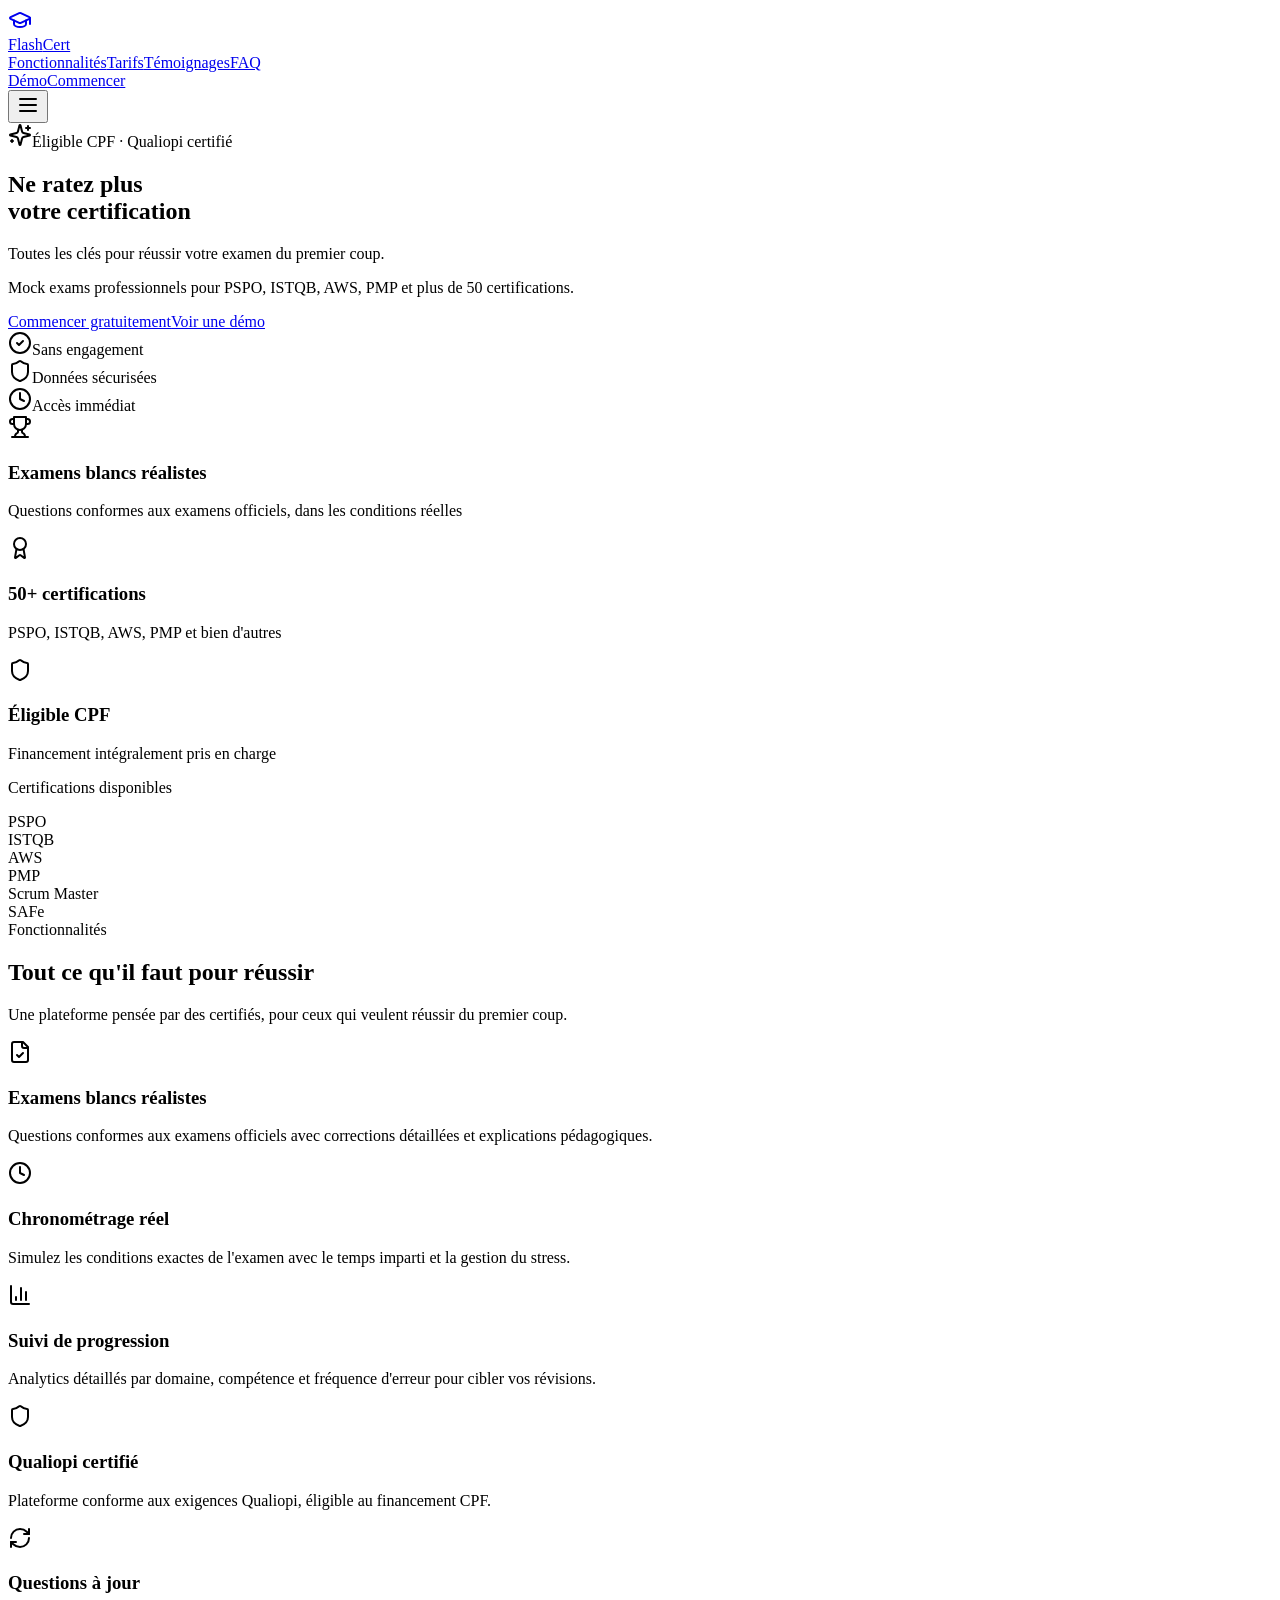
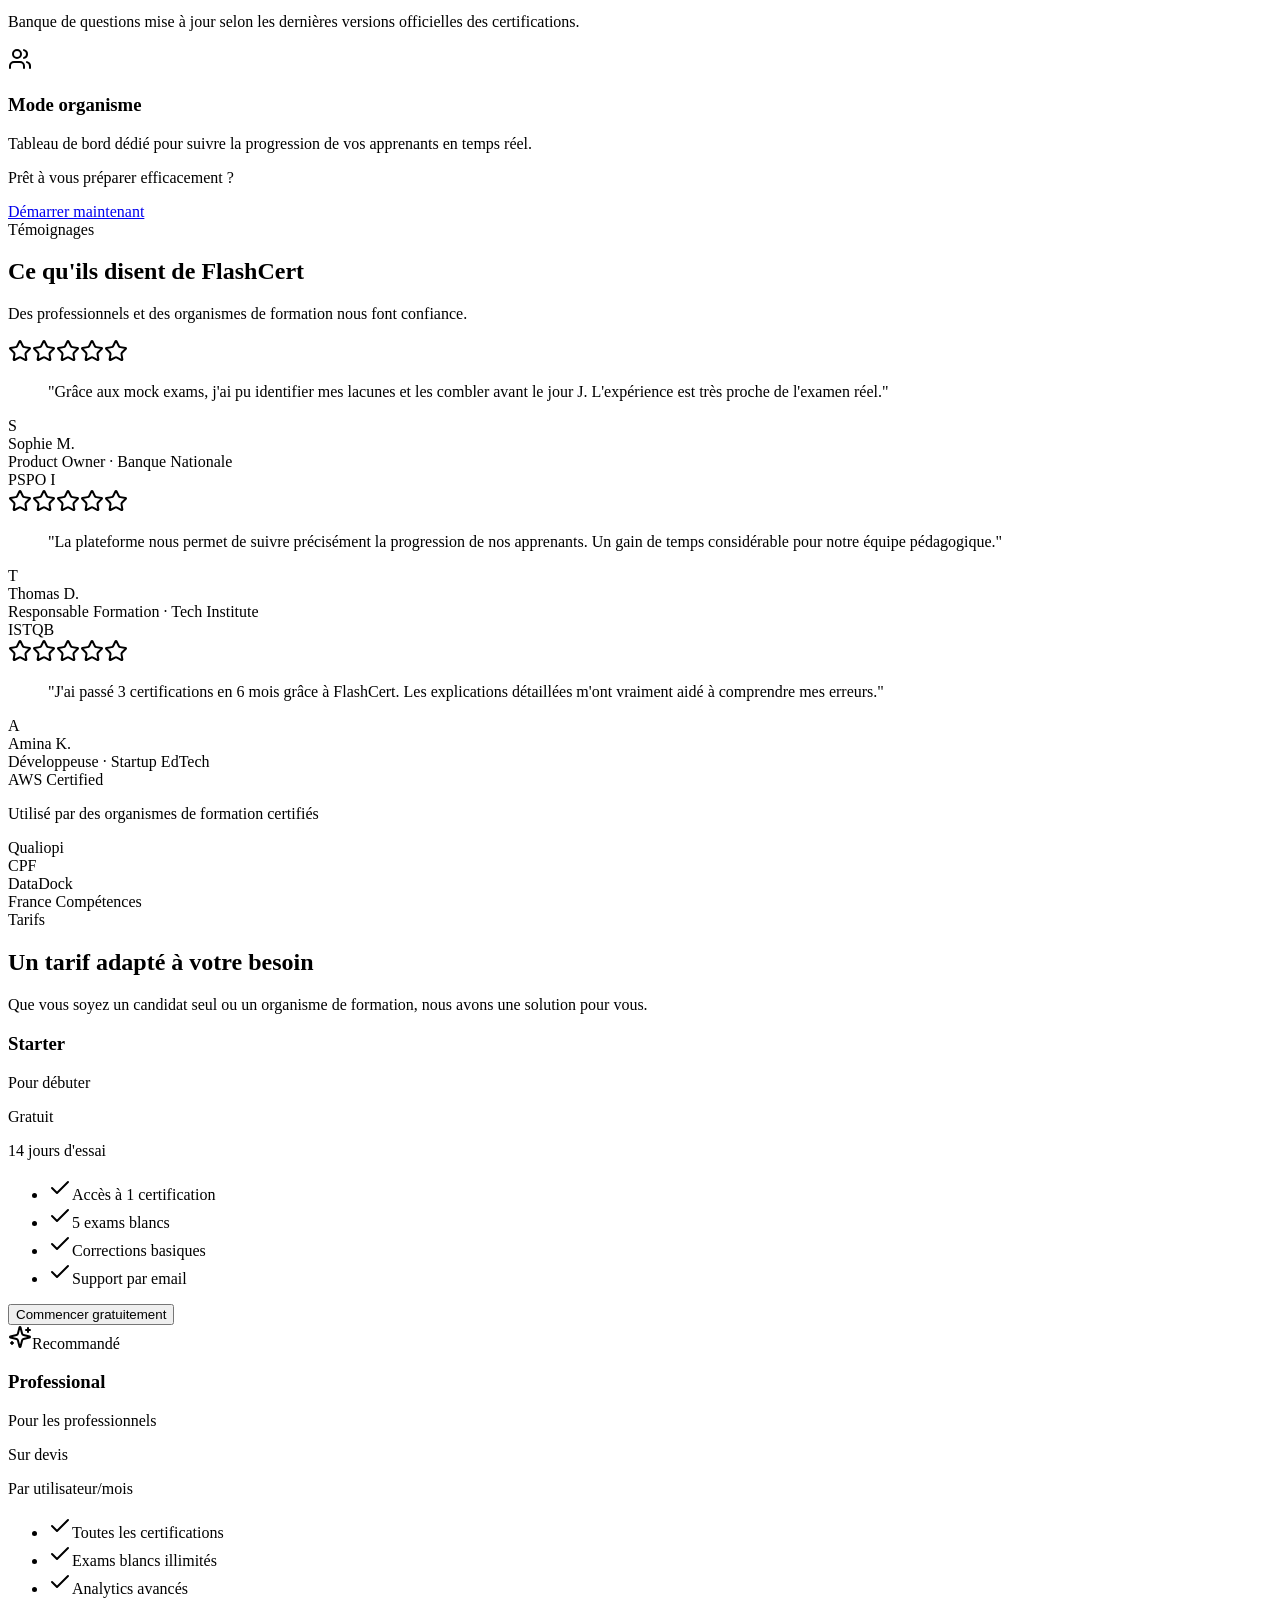
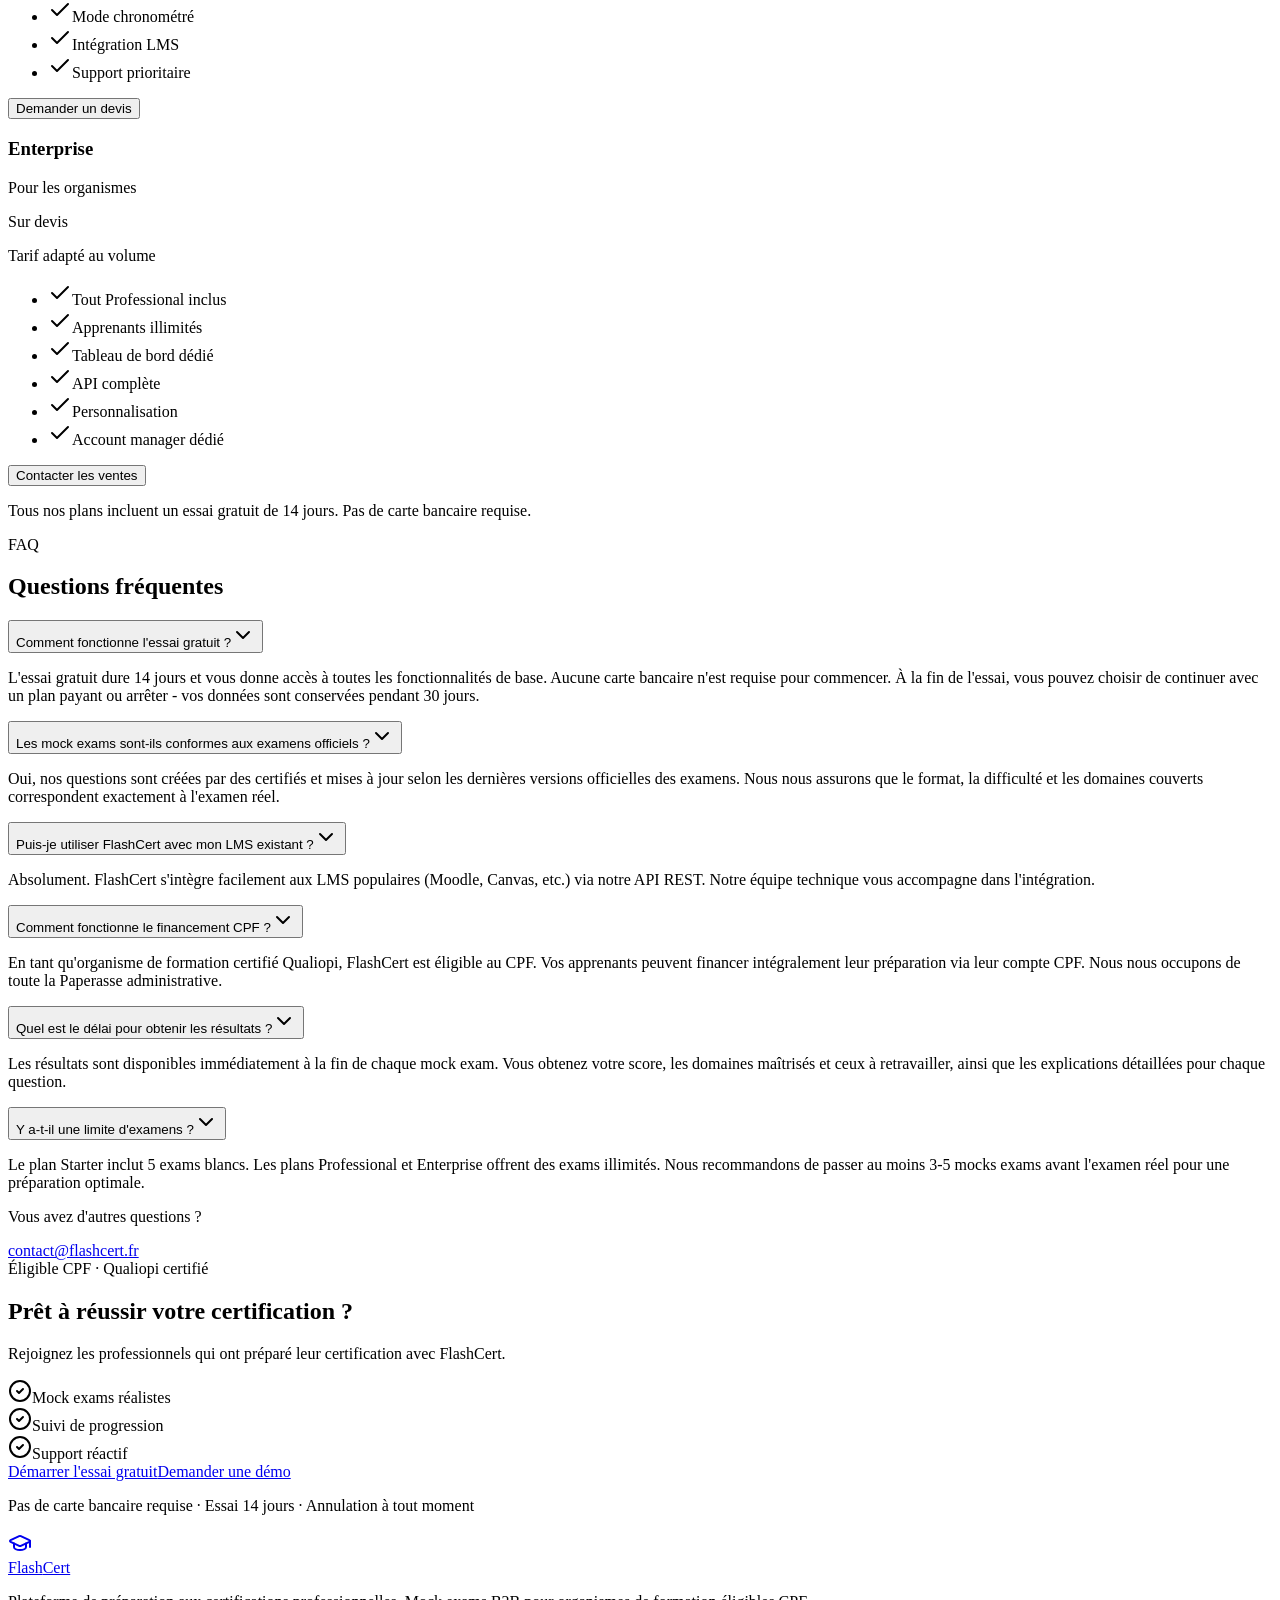
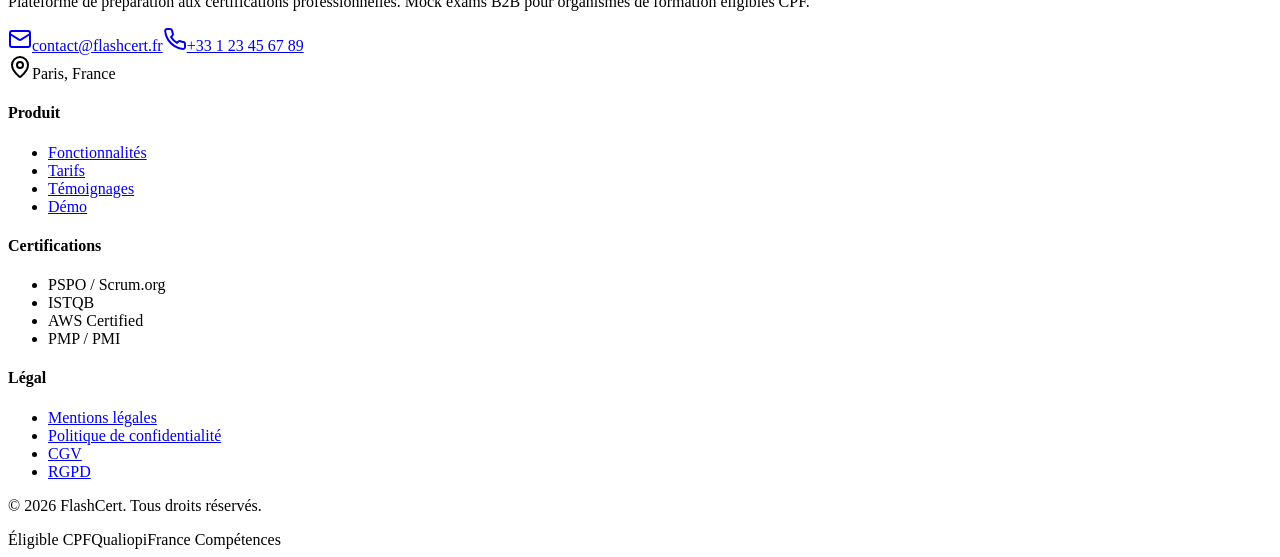
==== commit 0c73720d: "Updates" ====
--- a/index.html
+++ b/index.html
@@ -1 +1,10 @@
-<!DOCTYPE html><!--sfiM4HbAjrPNRfEzP_7ed--><html lang="fr"><head><meta charSet="utf-8"/><meta name="viewport" content="width=device-width, initial-scale=1"/><link rel="stylesheet" href="/flashcert-landing/_next/static/css/6130dfb795c2540e.css" data-precedence="next"/><link rel="preload" as="script" fetchPriority="low" href="/flashcert-landing/_next/static/chunks/webpack-f950253b99e84a98.js"/><script src="/flashcert-landing/_next/static/chunks/4bd1b696-c023c6e3521b1417.js" async=""></script><script src="/flashcert-landing/_next/static/chunks/255-bb22fac2821cfc69.js" async=""></script><script src="/flashcert-landing/_next/static/chunks/main-app-bd9a84e8f084ba3c.js" async=""></script><script src="/flashcert-landing/_next/static/chunks/335-44dc6cbb3868cba9.js" async=""></script><script src="/flashcert-landing/_next/static/chunks/app/page-a06d704e2eab04f7.js" async=""></script><title>FlashCert - Mock Exams B2B pour Certifications Professionnelles</title><meta name="description" content="Préparez vos certifications professionnelles avec des mock exams réalistes. PSPO, ISTQB, AWS, PMP et plus. Taux de réussite 95%. Éligible CPF."/><meta name="author" content="FlashCert"/><meta name="keywords" content="mock exam, certification, PSPO, ISTQB, AWS, PMP, CPF, formation professionnelle, Qualiopi"/><meta property="og:title" content="FlashCert - Mock Exams B2B pour Certifications Professionnelles"/><meta property="og:description" content="Préparez vos certifications professionnelles avec des mock exams réalistes. Taux de réussite 95%."/><meta property="og:url" content="https://flashcert.fr"/><meta property="og:site_name" content="FlashCert"/><meta property="og:type" content="website"/><meta name="twitter:card" content="summary_large_image"/><meta name="twitter:title" content="FlashCert - Mock Exams B2B"/><meta name="twitter:description" content="Préparez vos certifications avec des mock exams réalistes. Taux de réussite 95%."/><script src="/flashcert-landing/_next/static/chunks/polyfills-42372ed130431b0a.js" noModule=""></script></head><body class="antialiased"><div hidden=""><!--$--><!--/$--></div><div class="flex min-h-screen flex-col"><header class="fixed top-0 left-0 right-0 z-50 bg-white/80 backdrop-blur-lg border-b border-gray-100"><nav class="container mx-auto px-6 py-4"><div class="flex items-center justify-between"><a class="flex items-center gap-2 group" href="/flashcert-landing"><div class="w-10 h-10 bg-gradient-to-br from-primary to-secondary rounded-xl flex items-center justify-center group-hover:scale-110 transition-transform duration-300"><svg xmlns="http://www.w3.org/2000/svg" width="24" height="24" viewBox="0 0 24 24" fill="none" stroke="currentColor" stroke-width="2" stroke-linecap="round" stroke-linejoin="round" class="lucide lucide-graduation-cap w-6 h-6 text-white"><path d="M21.42 10.922a1 1 0 0 0-.019-1.838L12.83 5.18a2 2 0 0 0-1.66 0L2.6 9.08a1 1 0 0 0 0 1.832l8.57 3.908a2 2 0 0 0 1.66 0z"></path><path d="M22 10v6"></path><path d="M6 12.5V16a6 3 0 0 0 12 0v-3.5"></path></svg></div><span class="font-display font-bold text-xl text-gray-900">Flash<span class="text-primary">Cert</span></span></a><div class="hidden md:flex items-center gap-8"><a class="text-gray-600 hover:text-primary transition-colors duration-200 font-medium" href="#features">Features</a><a class="text-gray-600 hover:text-primary transition-colors duration-200 font-medium" href="#certifications">Certifications</a><a class="text-gray-600 hover:text-primary transition-colors duration-200 font-medium" href="#pricing">Pricing</a><a class="text-gray-600 hover:text-primary transition-colors duration-200 font-medium" href="#faq">FAQ</a></div><div class="hidden md:flex items-center gap-4"><a class="text-gray-600 hover:text-primary transition-colors duration-200 font-medium" href="#demo">Démo gratuite</a><a class="btn-primary bg-primary text-white px-6 py-2.5 rounded-xl font-semibold hover:bg-primary-700 transition-colors duration-200" href="#pricing">Commencer</a></div><button class="md:hidden p-2"><svg xmlns="http://www.w3.org/2000/svg" width="24" height="24" viewBox="0 0 24 24" fill="none" stroke="currentColor" stroke-width="2" stroke-linecap="round" stroke-linejoin="round" class="lucide lucide-menu w-6 h-6 text-gray-900"><line x1="4" x2="20" y1="12" y2="12"></line><line x1="4" x2="20" y1="6" y2="6"></line><line x1="4" x2="20" y1="18" y2="18"></line></svg></button></div></nav></header><main class="flex-1"><section class="relative min-h-screen pt-24 pb-16 overflow-hidden"><div class="absolute inset-0 gradient-bg opacity-50"></div><div class="absolute inset-0 overflow-hidden"><div class="absolute -top-40 -right-40 w-80 h-80 bg-primary/10 rounded-full blur-3xl animate-float"></div><div class="absolute -bottom-40 -left-40 w-80 h-80 bg-secondary/10 rounded-full blur-3xl animate-float" style="animation-delay:1s"></div></div><div class="container mx-auto px-6 relative"><div class="max-w-5xl mx-auto text-center mb-16"><div class="inline-flex items-center gap-2 bg-primary/10 text-primary px-4 py-2 rounded-full text-sm font-semibold mb-8 animate-fade-in-down"><svg xmlns="http://www.w3.org/2000/svg" width="24" height="24" viewBox="0 0 24 24" fill="none" stroke="currentColor" stroke-width="2" stroke-linecap="round" stroke-linejoin="round" class="lucide lucide-award w-4 h-4"><path d="m15.477 12.89 1.515 8.526a.5.5 0 0 1-.81.47l-3.58-2.687a1 1 0 0 0-1.197 0l-3.586 2.686a.5.5 0 0 1-.81-.469l1.514-8.526"></path><circle cx="12" cy="8" r="6"></circle></svg><span>Éligible CPF · Qualiopi certifié</span></div><h1 class="font-display text-5xl md:text-7xl font-bold text-gray-900 mb-6 animate-fade-in-up">Préparez vos<!-- --> <span class="glow-text">certifications</span><br/>comme des pros</h1><p class="text-xl md:text-2xl text-gray-600 max-w-2xl mx-auto mb-10 animate-fade-in-up stagger-2">Mock exams professionnels B2B pour organismes de formation. Taux de réussite de <span class="font-semibold text-primary">95%</span> à la certification.</p><div class="flex flex-col sm:flex-row gap-4 justify-center mb-16 animate-fade-in-up stagger-3"><a class="btn-primary inline-flex items-center justify-center gap-2 bg-primary text-white px-8 py-4 rounded-2xl font-semibold text-lg hover:bg-primary-700 transition-all duration-300 shadow-lg shadow-primary/30" href="#pricing">Essai gratuit 14 jours<svg xmlns="http://www.w3.org/2000/svg" width="24" height="24" viewBox="0 0 24 24" fill="none" stroke="currentColor" stroke-width="2" stroke-linecap="round" stroke-linejoin="round" class="lucide lucide-arrow-right w-5 h-5"><path d="M5 12h14"></path><path d="m12 5 7 7-7 7"></path></svg></a><button class="inline-flex items-center justify-center gap-2 bg-white text-gray-700 px-8 py-4 rounded-2xl font-semibold text-lg border-2 border-gray-200 hover:border-primary hover:text-primary transition-all duration-300"><svg xmlns="http://www.w3.org/2000/svg" width="24" height="24" viewBox="0 0 24 24" fill="none" stroke="currentColor" stroke-width="2" stroke-linecap="round" stroke-linejoin="round" class="lucide lucide-play w-5 h-5"><polygon points="6 3 20 12 6 21 6 3"></polygon></svg>Voir la démo</button></div><div class="flex flex-wrap justify-center gap-6 text-gray-500 animate-fade-in-up stagger-4"><div class="flex items-center gap-2"><svg xmlns="http://www.w3.org/2000/svg" width="24" height="24" viewBox="0 0 24 24" fill="none" stroke="currentColor" stroke-width="2" stroke-linecap="round" stroke-linejoin="round" class="lucide lucide-circle-check w-5 h-5 text-secondary"><circle cx="12" cy="12" r="10"></circle><path d="m9 12 2 2 4-4"></path></svg><span>Sans engagement</span></div><div class="flex items-center gap-2"><svg xmlns="http://www.w3.org/2000/svg" width="24" height="24" viewBox="0 0 24 24" fill="none" stroke="currentColor" stroke-width="2" stroke-linecap="round" stroke-linejoin="round" class="lucide lucide-circle-check w-5 h-5 text-secondary"><circle cx="12" cy="12" r="10"></circle><path d="m9 12 2 2 4-4"></path></svg><span>Annulation facile</span></div><div class="flex items-center gap-2"><svg xmlns="http://www.w3.org/2000/svg" width="24" height="24" viewBox="0 0 24 24" fill="none" stroke="currentColor" stroke-width="2" stroke-linecap="round" stroke-linejoin="round" class="lucide lucide-circle-check w-5 h-5 text-secondary"><circle cx="12" cy="12" r="10"></circle><path d="m9 12 2 2 4-4"></path></svg><span>Support 7j/7</span></div></div></div><div class="grid grid-cols-1 md:grid-cols-3 gap-8 max-w-4xl mx-auto mb-20"><div class="text-center animate-fade-in-up stagger-1"><div class="text-5xl md:text-6xl font-bold text-gray-900 mb-2">0<!-- -->%</div><div class="text-gray-600 flex items-center justify-center gap-2"><svg xmlns="http://www.w3.org/2000/svg" width="24" height="24" viewBox="0 0 24 24" fill="none" stroke="currentColor" stroke-width="2" stroke-linecap="round" stroke-linejoin="round" class="lucide lucide-users w-5 h-5 text-primary"><path d="M16 21v-2a4 4 0 0 0-4-4H6a4 4 0 0 0-4 4v2"></path><circle cx="9" cy="7" r="4"></circle><path d="M22 21v-2a4 4 0 0 0-3-3.87"></path><path d="M16 3.13a4 4 0 0 1 0 7.75"></path></svg>Taux de réussite</div></div><div class="text-center animate-fade-in-up stagger-2"><div class="text-5xl md:text-6xl font-bold text-gray-900 mb-2">0<!-- -->+</div><div class="text-gray-600 flex items-center justify-center gap-2"><svg xmlns="http://www.w3.org/2000/svg" width="24" height="24" viewBox="0 0 24 24" fill="none" stroke="currentColor" stroke-width="2" stroke-linecap="round" stroke-linejoin="round" class="lucide lucide-users w-5 h-5 text-primary"><path d="M16 21v-2a4 4 0 0 0-4-4H6a4 4 0 0 0-4 4v2"></path><circle cx="9" cy="7" r="4"></circle><path d="M22 21v-2a4 4 0 0 0-3-3.87"></path><path d="M16 3.13a4 4 0 0 1 0 7.75"></path></svg>Candidats formés</div></div><div class="text-center animate-fade-in-up stagger-3"><div class="text-5xl md:text-6xl font-bold text-gray-900 mb-2">0<!-- -->+</div><div class="text-gray-600 flex items-center justify-center gap-2"><svg xmlns="http://www.w3.org/2000/svg" width="24" height="24" viewBox="0 0 24 24" fill="none" stroke="currentColor" stroke-width="2" stroke-linecap="round" stroke-linejoin="round" class="lucide lucide-award w-5 h-5 text-primary"><path d="m15.477 12.89 1.515 8.526a.5.5 0 0 1-.81.47l-3.58-2.687a1 1 0 0 0-1.197 0l-3.586 2.686a.5.5 0 0 1-.81-.469l1.514-8.526"></path><circle cx="12" cy="8" r="6"></circle></svg>Certifications</div></div></div><div class="max-w-5xl mx-auto"><p class="text-center text-gray-500 mb-6 animate-fade-in-up">Certifications disponibles</p><div class="flex flex-wrap justify-center gap-4"><div class="card-hover bg-white px-6 py-4 rounded-2xl shadow-sm border border-gray-100 flex items-center gap-3 animate-fade-in-up" style="animation-delay:0ms"><span class="text-2xl">🏆</span><div><div class="font-semibold text-gray-900">PSPO I</div><div class="text-sm text-gray-500">Scrum.org</div></div></div><div class="card-hover bg-white px-6 py-4 rounded-2xl shadow-sm border border-gray-100 flex items-center gap-3 animate-fade-in-up" style="animation-delay:75ms"><span class="text-2xl">✅</span><div><div class="font-semibold text-gray-900">ISTQB</div><div class="text-sm text-gray-500">ISTQB</div></div></div><div class="card-hover bg-white px-6 py-4 rounded-2xl shadow-sm border border-gray-100 flex items-center gap-3 animate-fade-in-up" style="animation-delay:150ms"><span class="text-2xl">☁️</span><div><div class="font-semibold text-gray-900">AWS Cloud</div><div class="text-sm text-gray-500">Amazon</div></div></div><div class="card-hover bg-white px-6 py-4 rounded-2xl shadow-sm border border-gray-100 flex items-center gap-3 animate-fade-in-up" style="animation-delay:225ms"><span class="text-2xl">📋</span><div><div class="font-semibold text-gray-900">PMP</div><div class="text-sm text-gray-500">PMI</div></div></div></div></div><div class="text-center mt-12 animate-fade-in-up stagger-5"><div class="inline-flex items-center gap-3 bg-white px-6 py-3 rounded-full shadow-sm border border-gray-100"><svg xmlns="http://www.w3.org/2000/svg" width="24" height="24" viewBox="0 0 24 24" fill="none" stroke="currentColor" stroke-width="2" stroke-linecap="round" stroke-linejoin="round" class="lucide lucide-clock w-5 h-5 text-primary"><circle cx="12" cy="12" r="10"></circle><polyline points="12 6 12 12 16 14"></polyline></svg><span class="text-gray-600"><span class="font-semibold text-gray-900">4 semaines</span> de préparation moyenne</span></div></div></div></section><section id="features" class="py-24 bg-gray-50"><div class="container mx-auto px-6"><div class="text-center mb-16 transition-all duration-700 opacity-0 translate-y-8"><span class="inline-block bg-primary/10 text-primary font-semibold px-4 py-2 rounded-full text-sm mb-4">Fonctionnalités</span><h2 class="font-display text-4xl md:text-5xl font-bold text-gray-900 mb-4">Tout ce qu&#x27;il vous faut pour<!-- --> <span class="glow-text">réussir</span></h2><p class="text-xl text-gray-600 max-w-2xl mx-auto">Une plateforme complète pour préparer vos certifications professionnelles.</p></div><div class="grid grid-cols-1 md:grid-cols-2 lg:grid-cols-3 gap-8"><div class="card-hover bg-white p-8 rounded-2xl shadow-sm border border-gray-100 transition-all duration-500 opacity-0 translate-y-8" style="transition-delay:0ms"><div class="w-14 h-14 bg-blue-500 rounded-2xl flex items-center justify-center mb-6"><svg xmlns="http://www.w3.org/2000/svg" width="24" height="24" viewBox="0 0 24 24" fill="none" stroke="currentColor" stroke-width="2" stroke-linecap="round" stroke-linejoin="round" class="lucide lucide-file-check w-7 h-7 text-white"><path d="M15 2H6a2 2 0 0 0-2 2v16a2 2 0 0 0 2 2h12a2 2 0 0 0 2-2V7Z"></path><path d="M14 2v4a2 2 0 0 0 2 2h4"></path><path d="m9 15 2 2 4-4"></path></svg></div><h3 class="font-display text-xl font-semibold text-gray-900 mb-3">Examens blancs réalistes</h3><p class="text-gray-600 leading-relaxed">Questions conformes aux examens officiels avec corrections détaillées et explications.</p></div><div class="card-hover bg-white p-8 rounded-2xl shadow-sm border border-gray-100 transition-all duration-500 opacity-0 translate-y-8" style="transition-delay:100ms"><div class="w-14 h-14 bg-green-500 rounded-2xl flex items-center justify-center mb-6"><svg xmlns="http://www.w3.org/2000/svg" width="24" height="24" viewBox="0 0 24 24" fill="none" stroke="currentColor" stroke-width="2" stroke-linecap="round" stroke-linejoin="round" class="lucide lucide-timer w-7 h-7 text-white"><line x1="10" x2="14" y1="2" y2="2"></line><line x1="12" x2="15" y1="14" y2="11"></line><circle cx="12" cy="14" r="8"></circle></svg></div><h3 class="font-display text-xl font-semibold text-gray-900 mb-3">Mode examen chronométré</h3><p class="text-gray-600 leading-relaxed">Simulez les conditions réelles avec temps limité et gestion du stress.</p></div><div class="card-hover bg-white p-8 rounded-2xl shadow-sm border border-gray-100 transition-all duration-500 opacity-0 translate-y-8" style="transition-delay:200ms"><div class="w-14 h-14 bg-purple-500 rounded-2xl flex items-center justify-center mb-6"><svg xmlns="http://www.w3.org/2000/svg" width="24" height="24" viewBox="0 0 24 24" fill="none" stroke="currentColor" stroke-width="2" stroke-linecap="round" stroke-linejoin="round" class="lucide lucide-chart-column w-7 h-7 text-white"><path d="M3 3v16a2 2 0 0 0 2 2h16"></path><path d="M18 17V9"></path><path d="M13 17V5"></path><path d="M8 17v-3"></path></svg></div><h3 class="font-display text-xl font-semibold text-gray-900 mb-3">Statistiques détaillées</h3><p class="text-gray-600 leading-relaxed">Suivez votre progression avec des analytics par domaine et compétence.</p></div><div class="card-hover bg-white p-8 rounded-2xl shadow-sm border border-gray-100 transition-all duration-500 opacity-0 translate-y-8" style="transition-delay:300ms"><div class="w-14 h-14 bg-orange-500 rounded-2xl flex items-center justify-center mb-6"><svg xmlns="http://www.w3.org/2000/svg" width="24" height="24" viewBox="0 0 24 24" fill="none" stroke="currentColor" stroke-width="2" stroke-linecap="round" stroke-linejoin="round" class="lucide lucide-shield w-7 h-7 text-white"><path d="M20 13c0 5-3.5 7.5-7.66 8.95a1 1 0 0 1-.67-.01C7.5 20.5 4 18 4 13V6a1 1 0 0 1 1-1c2 0 4.5-1.2 6.24-2.72a1.17 1.17 0 0 1 1.52 0C14.51 3.81 17 5 19 5a1 1 0 0 1 1 1z"></path></svg></div><h3 class="font-display text-xl font-semibold text-gray-900 mb-3">Certifié Qualiopi</h3><p class="text-gray-600 leading-relaxed">Plateforme éligible CPF pour un financement à 100% de votre formation.</p></div><div class="card-hover bg-white p-8 rounded-2xl shadow-sm border border-gray-100 transition-all duration-500 opacity-0 translate-y-8" style="transition-delay:400ms"><div class="w-14 h-14 bg-pink-500 rounded-2xl flex items-center justify-center mb-6"><svg xmlns="http://www.w3.org/2000/svg" width="24" height="24" viewBox="0 0 24 24" fill="none" stroke="currentColor" stroke-width="2" stroke-linecap="round" stroke-linejoin="round" class="lucide lucide-refresh-cw w-7 h-7 text-white"><path d="M3 12a9 9 0 0 1 9-9 9.75 9.75 0 0 1 6.74 2.74L21 8"></path><path d="M21 3v5h-5"></path><path d="M21 12a9 9 0 0 1-9 9 9.75 9.75 0 0 1-6.74-2.74L3 16"></path><path d="M8 16H3v5"></path></svg></div><h3 class="font-display text-xl font-semibold text-gray-900 mb-3">Mise à jour continue</h3><p class="text-gray-600 leading-relaxed">Questions mises à jour selon les dernières versions des examens.</p></div><div class="card-hover bg-white p-8 rounded-2xl shadow-sm border border-gray-100 transition-all duration-500 opacity-0 translate-y-8" style="transition-delay:500ms"><div class="w-14 h-14 bg-cyan-500 rounded-2xl flex items-center justify-center mb-6"><svg xmlns="http://www.w3.org/2000/svg" width="24" height="24" viewBox="0 0 24 24" fill="none" stroke="currentColor" stroke-width="2" stroke-linecap="round" stroke-linejoin="round" class="lucide lucide-users w-7 h-7 text-white"><path d="M16 21v-2a4 4 0 0 0-4-4H6a4 4 0 0 0-4 4v2"></path><circle cx="9" cy="7" r="4"></circle><path d="M22 21v-2a4 4 0 0 0-3-3.87"></path><path d="M16 3.13a4 4 0 0 1 0 7.75"></path></svg></div><h3 class="font-display text-xl font-semibold text-gray-900 mb-3">Mode entreprise</h3><p class="text-gray-600 leading-relaxed">Dashboard dédié pour suivre la progression de vos apprenants.</p></div></div><div class="text-center mt-16 transition-all duration-700 delay-500 opacity-0 translate-y-8"><p class="text-gray-600 mb-4">Prêt à améliorer vos taux de réussite ?</p><a href="#pricing" class="inline-flex items-center gap-2 bg-primary text-white px-8 py-4 rounded-2xl font-semibold hover:bg-primary-700 transition-all duration-300 shadow-lg shadow-primary/30">Commencer gratuitement</a></div></div></section><section id="testimonials" class="py-24 bg-gray-50"><div class="container mx-auto px-6"><div class="text-center mb-16"><span class="inline-block bg-primary/10 text-primary font-semibold px-4 py-2 rounded-full text-sm mb-4">Témoignages</span><h2 class="font-display text-4xl md:text-5xl font-bold text-gray-900 mb-4">Ils nous font<!-- --> <span class="glow-text">confiance</span></h2><p class="text-xl text-gray-600 max-w-2xl mx-auto">Plus de 2500 candidats formés avec un taux de satisfaction de 98%.</p></div><div class="grid grid-cols-1 md:grid-cols-3 gap-8 max-w-6xl mx-auto"><div class="card-hover bg-white p-8 rounded-3xl shadow-sm border border-gray-100"><div class="flex gap-1 mb-4"><svg xmlns="http://www.w3.org/2000/svg" width="24" height="24" viewBox="0 0 24 24" fill="none" stroke="currentColor" stroke-width="2" stroke-linecap="round" stroke-linejoin="round" class="lucide lucide-star w-5 h-5 fill-yellow-400 text-yellow-400"><path d="M11.525 2.295a.53.53 0 0 1 .95 0l2.31 4.679a2.123 2.123 0 0 0 1.595 1.16l5.166.756a.53.53 0 0 1 .294.904l-3.736 3.638a2.123 2.123 0 0 0-.611 1.878l.882 5.14a.53.53 0 0 1-.771.56l-4.618-2.428a2.122 2.122 0 0 0-1.973 0L6.396 21.01a.53.53 0 0 1-.77-.56l.881-5.139a2.122 2.122 0 0 0-.611-1.879L2.16 9.795a.53.53 0 0 1 .294-.906l5.165-.755a2.122 2.122 0 0 0 1.597-1.16z"></path></svg><svg xmlns="http://www.w3.org/2000/svg" width="24" height="24" viewBox="0 0 24 24" fill="none" stroke="currentColor" stroke-width="2" stroke-linecap="round" stroke-linejoin="round" class="lucide lucide-star w-5 h-5 fill-yellow-400 text-yellow-400"><path d="M11.525 2.295a.53.53 0 0 1 .95 0l2.31 4.679a2.123 2.123 0 0 0 1.595 1.16l5.166.756a.53.53 0 0 1 .294.904l-3.736 3.638a2.123 2.123 0 0 0-.611 1.878l.882 5.14a.53.53 0 0 1-.771.56l-4.618-2.428a2.122 2.122 0 0 0-1.973 0L6.396 21.01a.53.53 0 0 1-.77-.56l.881-5.139a2.122 2.122 0 0 0-.611-1.879L2.16 9.795a.53.53 0 0 1 .294-.906l5.165-.755a2.122 2.122 0 0 0 1.597-1.16z"></path></svg><svg xmlns="http://www.w3.org/2000/svg" width="24" height="24" viewBox="0 0 24 24" fill="none" stroke="currentColor" stroke-width="2" stroke-linecap="round" stroke-linejoin="round" class="lucide lucide-star w-5 h-5 fill-yellow-400 text-yellow-400"><path d="M11.525 2.295a.53.53 0 0 1 .95 0l2.31 4.679a2.123 2.123 0 0 0 1.595 1.16l5.166.756a.53.53 0 0 1 .294.904l-3.736 3.638a2.123 2.123 0 0 0-.611 1.878l.882 5.14a.53.53 0 0 1-.771.56l-4.618-2.428a2.122 2.122 0 0 0-1.973 0L6.396 21.01a.53.53 0 0 1-.77-.56l.881-5.139a2.122 2.122 0 0 0-.611-1.879L2.16 9.795a.53.53 0 0 1 .294-.906l5.165-.755a2.122 2.122 0 0 0 1.597-1.16z"></path></svg><svg xmlns="http://www.w3.org/2000/svg" width="24" height="24" viewBox="0 0 24 24" fill="none" stroke="currentColor" stroke-width="2" stroke-linecap="round" stroke-linejoin="round" class="lucide lucide-star w-5 h-5 fill-yellow-400 text-yellow-400"><path d="M11.525 2.295a.53.53 0 0 1 .95 0l2.31 4.679a2.123 2.123 0 0 0 1.595 1.16l5.166.756a.53.53 0 0 1 .294.904l-3.736 3.638a2.123 2.123 0 0 0-.611 1.878l.882 5.14a.53.53 0 0 1-.771.56l-4.618-2.428a2.122 2.122 0 0 0-1.973 0L6.396 21.01a.53.53 0 0 1-.77-.56l.881-5.139a2.122 2.122 0 0 0-.611-1.879L2.16 9.795a.53.53 0 0 1 .294-.906l5.165-.755a2.122 2.122 0 0 0 1.597-1.16z"></path></svg><svg xmlns="http://www.w3.org/2000/svg" width="24" height="24" viewBox="0 0 24 24" fill="none" stroke="currentColor" stroke-width="2" stroke-linecap="round" stroke-linejoin="round" class="lucide lucide-star w-5 h-5 fill-yellow-400 text-yellow-400"><path d="M11.525 2.295a.53.53 0 0 1 .95 0l2.31 4.679a2.123 2.123 0 0 0 1.595 1.16l5.166.756a.53.53 0 0 1 .294.904l-3.736 3.638a2.123 2.123 0 0 0-.611 1.878l.882 5.14a.53.53 0 0 1-.771.56l-4.618-2.428a2.122 2.122 0 0 0-1.973 0L6.396 21.01a.53.53 0 0 1-.77-.56l.881-5.139a2.122 2.122 0 0 0-.611-1.879L2.16 9.795a.53.53 0 0 1 .294-.906l5.165-.755a2.122 2.122 0 0 0 1.597-1.16z"></path></svg></div><p class="text-gray-700 mb-6 leading-relaxed">&quot;<!-- -->Grâce à FlashCert, nos taux de réussite PSPO sont passés de 60% à 95%. Les apprenants adorent les mocks exams réalistes.<!-- -->&quot;</p><div class="flex items-center gap-4"><div class="w-12 h-12 bg-gradient-to-br from-primary to-secondary rounded-full flex items-center justify-center text-2xl">👩‍💼</div><div><div class="font-semibold text-gray-900">Marie Dupont</div><div class="text-sm text-gray-500">Directrice Pédagogique</div><div class="text-sm text-gray-400">FormationPro Academy</div></div></div></div><div class="card-hover bg-white p-8 rounded-3xl shadow-sm border border-gray-100"><div class="flex gap-1 mb-4"><svg xmlns="http://www.w3.org/2000/svg" width="24" height="24" viewBox="0 0 24 24" fill="none" stroke="currentColor" stroke-width="2" stroke-linecap="round" stroke-linejoin="round" class="lucide lucide-star w-5 h-5 fill-yellow-400 text-yellow-400"><path d="M11.525 2.295a.53.53 0 0 1 .95 0l2.31 4.679a2.123 2.123 0 0 0 1.595 1.16l5.166.756a.53.53 0 0 1 .294.904l-3.736 3.638a2.123 2.123 0 0 0-.611 1.878l.882 5.14a.53.53 0 0 1-.771.56l-4.618-2.428a2.122 2.122 0 0 0-1.973 0L6.396 21.01a.53.53 0 0 1-.77-.56l.881-5.139a2.122 2.122 0 0 0-.611-1.879L2.16 9.795a.53.53 0 0 1 .294-.906l5.165-.755a2.122 2.122 0 0 0 1.597-1.16z"></path></svg><svg xmlns="http://www.w3.org/2000/svg" width="24" height="24" viewBox="0 0 24 24" fill="none" stroke="currentColor" stroke-width="2" stroke-linecap="round" stroke-linejoin="round" class="lucide lucide-star w-5 h-5 fill-yellow-400 text-yellow-400"><path d="M11.525 2.295a.53.53 0 0 1 .95 0l2.31 4.679a2.123 2.123 0 0 0 1.595 1.16l5.166.756a.53.53 0 0 1 .294.904l-3.736 3.638a2.123 2.123 0 0 0-.611 1.878l.882 5.14a.53.53 0 0 1-.771.56l-4.618-2.428a2.122 2.122 0 0 0-1.973 0L6.396 21.01a.53.53 0 0 1-.77-.56l.881-5.139a2.122 2.122 0 0 0-.611-1.879L2.16 9.795a.53.53 0 0 1 .294-.906l5.165-.755a2.122 2.122 0 0 0 1.597-1.16z"></path></svg><svg xmlns="http://www.w3.org/2000/svg" width="24" height="24" viewBox="0 0 24 24" fill="none" stroke="currentColor" stroke-width="2" stroke-linecap="round" stroke-linejoin="round" class="lucide lucide-star w-5 h-5 fill-yellow-400 text-yellow-400"><path d="M11.525 2.295a.53.53 0 0 1 .95 0l2.31 4.679a2.123 2.123 0 0 0 1.595 1.16l5.166.756a.53.53 0 0 1 .294.904l-3.736 3.638a2.123 2.123 0 0 0-.611 1.878l.882 5.14a.53.53 0 0 1-.771.56l-4.618-2.428a2.122 2.122 0 0 0-1.973 0L6.396 21.01a.53.53 0 0 1-.77-.56l.881-5.139a2.122 2.122 0 0 0-.611-1.879L2.16 9.795a.53.53 0 0 1 .294-.906l5.165-.755a2.122 2.122 0 0 0 1.597-1.16z"></path></svg><svg xmlns="http://www.w3.org/2000/svg" width="24" height="24" viewBox="0 0 24 24" fill="none" stroke="currentColor" stroke-width="2" stroke-linecap="round" stroke-linejoin="round" class="lucide lucide-star w-5 h-5 fill-yellow-400 text-yellow-400"><path d="M11.525 2.295a.53.53 0 0 1 .95 0l2.31 4.679a2.123 2.123 0 0 0 1.595 1.16l5.166.756a.53.53 0 0 1 .294.904l-3.736 3.638a2.123 2.123 0 0 0-.611 1.878l.882 5.14a.53.53 0 0 1-.771.56l-4.618-2.428a2.122 2.122 0 0 0-1.973 0L6.396 21.01a.53.53 0 0 1-.77-.56l.881-5.139a2.122 2.122 0 0 0-.611-1.879L2.16 9.795a.53.53 0 0 1 .294-.906l5.165-.755a2.122 2.122 0 0 0 1.597-1.16z"></path></svg><svg xmlns="http://www.w3.org/2000/svg" width="24" height="24" viewBox="0 0 24 24" fill="none" stroke="currentColor" stroke-width="2" stroke-linecap="round" stroke-linejoin="round" class="lucide lucide-star w-5 h-5 fill-yellow-400 text-yellow-400"><path d="M11.525 2.295a.53.53 0 0 1 .95 0l2.31 4.679a2.123 2.123 0 0 0 1.595 1.16l5.166.756a.53.53 0 0 1 .294.904l-3.736 3.638a2.123 2.123 0 0 0-.611 1.878l.882 5.14a.53.53 0 0 1-.771.56l-4.618-2.428a2.122 2.122 0 0 0-1.973 0L6.396 21.01a.53.53 0 0 1-.77-.56l.881-5.139a2.122 2.122 0 0 0-.611-1.879L2.16 9.795a.53.53 0 0 1 .294-.906l5.165-.755a2.122 2.122 0 0 0 1.597-1.16z"></path></svg></div><p class="text-gray-700 mb-6 leading-relaxed">&quot;<!-- -->La plateforme est intuitive et les statistiques nous permettent de suivre précisément la progression de chaque candidat.<!-- -->&quot;</p><div class="flex items-center gap-4"><div class="w-12 h-12 bg-gradient-to-br from-primary to-secondary rounded-full flex items-center justify-center text-2xl">👨‍💻</div><div><div class="font-semibold text-gray-900">Thomas Bernard</div><div class="text-sm text-gray-500">Responsable Formation</div><div class="text-sm text-gray-400">Tech Institute</div></div></div></div><div class="card-hover bg-white p-8 rounded-3xl shadow-sm border border-gray-100"><div class="flex gap-1 mb-4"><svg xmlns="http://www.w3.org/2000/svg" width="24" height="24" viewBox="0 0 24 24" fill="none" stroke="currentColor" stroke-width="2" stroke-linecap="round" stroke-linejoin="round" class="lucide lucide-star w-5 h-5 fill-yellow-400 text-yellow-400"><path d="M11.525 2.295a.53.53 0 0 1 .95 0l2.31 4.679a2.123 2.123 0 0 0 1.595 1.16l5.166.756a.53.53 0 0 1 .294.904l-3.736 3.638a2.123 2.123 0 0 0-.611 1.878l.882 5.14a.53.53 0 0 1-.771.56l-4.618-2.428a2.122 2.122 0 0 0-1.973 0L6.396 21.01a.53.53 0 0 1-.77-.56l.881-5.139a2.122 2.122 0 0 0-.611-1.879L2.16 9.795a.53.53 0 0 1 .294-.906l5.165-.755a2.122 2.122 0 0 0 1.597-1.16z"></path></svg><svg xmlns="http://www.w3.org/2000/svg" width="24" height="24" viewBox="0 0 24 24" fill="none" stroke="currentColor" stroke-width="2" stroke-linecap="round" stroke-linejoin="round" class="lucide lucide-star w-5 h-5 fill-yellow-400 text-yellow-400"><path d="M11.525 2.295a.53.53 0 0 1 .95 0l2.31 4.679a2.123 2.123 0 0 0 1.595 1.16l5.166.756a.53.53 0 0 1 .294.904l-3.736 3.638a2.123 2.123 0 0 0-.611 1.878l.882 5.14a.53.53 0 0 1-.771.56l-4.618-2.428a2.122 2.122 0 0 0-1.973 0L6.396 21.01a.53.53 0 0 1-.77-.56l.881-5.139a2.122 2.122 0 0 0-.611-1.879L2.16 9.795a.53.53 0 0 1 .294-.906l5.165-.755a2.122 2.122 0 0 0 1.597-1.16z"></path></svg><svg xmlns="http://www.w3.org/2000/svg" width="24" height="24" viewBox="0 0 24 24" fill="none" stroke="currentColor" stroke-width="2" stroke-linecap="round" stroke-linejoin="round" class="lucide lucide-star w-5 h-5 fill-yellow-400 text-yellow-400"><path d="M11.525 2.295a.53.53 0 0 1 .95 0l2.31 4.679a2.123 2.123 0 0 0 1.595 1.16l5.166.756a.53.53 0 0 1 .294.904l-3.736 3.638a2.123 2.123 0 0 0-.611 1.878l.882 5.14a.53.53 0 0 1-.771.56l-4.618-2.428a2.122 2.122 0 0 0-1.973 0L6.396 21.01a.53.53 0 0 1-.77-.56l.881-5.139a2.122 2.122 0 0 0-.611-1.879L2.16 9.795a.53.53 0 0 1 .294-.906l5.165-.755a2.122 2.122 0 0 0 1.597-1.16z"></path></svg><svg xmlns="http://www.w3.org/2000/svg" width="24" height="24" viewBox="0 0 24 24" fill="none" stroke="currentColor" stroke-width="2" stroke-linecap="round" stroke-linejoin="round" class="lucide lucide-star w-5 h-5 fill-yellow-400 text-yellow-400"><path d="M11.525 2.295a.53.53 0 0 1 .95 0l2.31 4.679a2.123 2.123 0 0 0 1.595 1.16l5.166.756a.53.53 0 0 1 .294.904l-3.736 3.638a2.123 2.123 0 0 0-.611 1.878l.882 5.14a.53.53 0 0 1-.771.56l-4.618-2.428a2.122 2.122 0 0 0-1.973 0L6.396 21.01a.53.53 0 0 1-.77-.56l.881-5.139a2.122 2.122 0 0 0-.611-1.879L2.16 9.795a.53.53 0 0 1 .294-.906l5.165-.755a2.122 2.122 0 0 0 1.597-1.16z"></path></svg><svg xmlns="http://www.w3.org/2000/svg" width="24" height="24" viewBox="0 0 24 24" fill="none" stroke="currentColor" stroke-width="2" stroke-linecap="round" stroke-linejoin="round" class="lucide lucide-star w-5 h-5 fill-yellow-400 text-yellow-400"><path d="M11.525 2.295a.53.53 0 0 1 .95 0l2.31 4.679a2.123 2.123 0 0 0 1.595 1.16l5.166.756a.53.53 0 0 1 .294.904l-3.736 3.638a2.123 2.123 0 0 0-.611 1.878l.882 5.14a.53.53 0 0 1-.771.56l-4.618-2.428a2.122 2.122 0 0 0-1.973 0L6.396 21.01a.53.53 0 0 1-.77-.56l.881-5.139a2.122 2.122 0 0 0-.611-1.879L2.16 9.795a.53.53 0 0 1 .294-.906l5.165-.755a2.122 2.122 0 0 0 1.597-1.16z"></path></svg></div><p class="text-gray-700 mb-6 leading-relaxed">&quot;<!-- -->J&#x27;utilise FlashCert pour préparer tous mes clients aux certifications Scrum. Le ROI est excellent avec un taux de réussite de 96%.<!-- -->&quot;</p><div class="flex items-center gap-4"><div class="w-12 h-12 bg-gradient-to-br from-primary to-secondary rounded-full flex items-center justify-center text-2xl">👩‍🏫</div><div><div class="font-semibold text-gray-900">Sophie Martin</div><div class="text-sm text-gray-500">Consultante Agile</div><div class="text-sm text-gray-400">Agile Consulting</div></div></div></div></div><div class="flex flex-wrap justify-center gap-8 mt-16"><div class="flex items-center gap-2 bg-white px-6 py-3 rounded-full shadow-sm border border-gray-100"><span class="text-2xl">🏆</span><span class="text-gray-700 font-medium">Qualiopi certifié</span></div><div class="flex items-center gap-2 bg-white px-6 py-3 rounded-full shadow-sm border border-gray-100"><span class="text-2xl">✅</span><span class="text-gray-700 font-medium">Éligible CPF</span></div><div class="flex items-center gap-2 bg-white px-6 py-3 rounded-full shadow-sm border border-gray-100"><span class="text-2xl">📊</span><span class="text-gray-700 font-medium">Datadocké</span></div></div></div></section><section id="pricing" class="py-24"><div class="container mx-auto px-6"><div class="text-center mb-16"><span class="inline-block bg-primary/10 text-primary font-semibold px-4 py-2 rounded-full text-sm mb-4">Tarification</span><h2 class="font-display text-4xl md:text-5xl font-bold text-gray-900 mb-4">Des tarifs adaptés à<!-- --> <span class="glow-text">votre croissance</span></h2><p class="text-xl text-gray-600 max-w-2xl mx-auto">Éligible CPF pour vos apprenants. Facturation mensuelle sans engagement.</p></div><div class="grid grid-cols-1 md:grid-cols-3 gap-8 max-w-6xl mx-auto"><div class="relative card-hover bg-white p-8 rounded-3xl shadow-sm border-2 border-gray-100"><div class="mb-6"><h3 class="font-display text-2xl font-bold text-gray-900 mb-2">Starter</h3><p class="text-gray-600 text-sm">Pour les auto-entrepreneurs et consultants</p></div><div class="mb-6"><span class="text-5xl font-bold text-gray-900">49<!-- -->€</span><span class="text-gray-600">/mois</span></div><ul class="space-y-3 mb-8"><li class="flex items-center gap-3"><svg xmlns="http://www.w3.org/2000/svg" width="24" height="24" viewBox="0 0 24 24" fill="none" stroke="currentColor" stroke-width="2" stroke-linecap="round" stroke-linejoin="round" class="lucide lucide-check w-5 h-5 text-secondary flex-shrink-0"><path d="M20 6 9 17l-5-5"></path></svg><span class="text-gray-700">1 certification</span></li><li class="flex items-center gap-3"><svg xmlns="http://www.w3.org/2000/svg" width="24" height="24" viewBox="0 0 24 24" fill="none" stroke="currentColor" stroke-width="2" stroke-linecap="round" stroke-linejoin="round" class="lucide lucide-check w-5 h-5 text-secondary flex-shrink-0"><path d="M20 6 9 17l-5-5"></path></svg><span class="text-gray-700">50 questions/mois</span></li><li class="flex items-center gap-3"><svg xmlns="http://www.w3.org/2000/svg" width="24" height="24" viewBox="0 0 24 24" fill="none" stroke="currentColor" stroke-width="2" stroke-linecap="round" stroke-linejoin="round" class="lucide lucide-check w-5 h-5 text-secondary flex-shrink-0"><path d="M20 6 9 17l-5-5"></path></svg><span class="text-gray-700">Statistiques basiques</span></li><li class="flex items-center gap-3"><svg xmlns="http://www.w3.org/2000/svg" width="24" height="24" viewBox="0 0 24 24" fill="none" stroke="currentColor" stroke-width="2" stroke-linecap="round" stroke-linejoin="round" class="lucide lucide-check w-5 h-5 text-secondary flex-shrink-0"><path d="M20 6 9 17l-5-5"></path></svg><span class="text-gray-700">Support email</span></li><li class="flex items-center gap-3"><svg xmlns="http://www.w3.org/2000/svg" width="24" height="24" viewBox="0 0 24 24" fill="none" stroke="currentColor" stroke-width="2" stroke-linecap="round" stroke-linejoin="round" class="lucide lucide-x w-5 h-5 text-gray-300 flex-shrink-0"><path d="M18 6 6 18"></path><path d="m6 6 12 12"></path></svg><span class="text-gray-400">Mode entreprise</span></li><li class="flex items-center gap-3"><svg xmlns="http://www.w3.org/2000/svg" width="24" height="24" viewBox="0 0 24 24" fill="none" stroke="currentColor" stroke-width="2" stroke-linecap="round" stroke-linejoin="round" class="lucide lucide-x w-5 h-5 text-gray-300 flex-shrink-0"><path d="M18 6 6 18"></path><path d="m6 6 12 12"></path></svg><span class="text-gray-400">API accès</span></li></ul><button class="w-full py-4 rounded-2xl font-semibold transition-all duration-300 bg-gray-100 text-gray-700 hover:bg-gray-200">Commencer</button></div><div class="relative card-hover bg-white p-8 rounded-3xl shadow-sm border-2 border-primary shadow-xl shadow-primary/10"><div class="absolute -top-4 left-1/2 -translate-x-1/2 bg-primary text-white px-4 py-1 rounded-full text-sm font-semibold">Le plus populaire</div><div class="mb-6"><h3 class="font-display text-2xl font-bold text-gray-900 mb-2">Professional</h3><p class="text-gray-600 text-sm">Pour les organismes de formation</p></div><div class="mb-6"><span class="text-5xl font-bold text-gray-900">199<!-- -->€</span><span class="text-gray-600">/mois</span></div><ul class="space-y-3 mb-8"><li class="flex items-center gap-3"><svg xmlns="http://www.w3.org/2000/svg" width="24" height="24" viewBox="0 0 24 24" fill="none" stroke="currentColor" stroke-width="2" stroke-linecap="round" stroke-linejoin="round" class="lucide lucide-check w-5 h-5 text-secondary flex-shrink-0"><path d="M20 6 9 17l-5-5"></path></svg><span class="text-gray-700">Toutes certifications</span></li><li class="flex items-center gap-3"><svg xmlns="http://www.w3.org/2000/svg" width="24" height="24" viewBox="0 0 24 24" fill="none" stroke="currentColor" stroke-width="2" stroke-linecap="round" stroke-linejoin="round" class="lucide lucide-check w-5 h-5 text-secondary flex-shrink-0"><path d="M20 6 9 17l-5-5"></path></svg><span class="text-gray-700">Questions illimitées</span></li><li class="flex items-center gap-3"><svg xmlns="http://www.w3.org/2000/svg" width="24" height="24" viewBox="0 0 24 24" fill="none" stroke="currentColor" stroke-width="2" stroke-linecap="round" stroke-linejoin="round" class="lucide lucide-check w-5 h-5 text-secondary flex-shrink-0"><path d="M20 6 9 17l-5-5"></path></svg><span class="text-gray-700">Statistiques avancées</span></li><li class="flex items-center gap-3"><svg xmlns="http://www.w3.org/2000/svg" width="24" height="24" viewBox="0 0 24 24" fill="none" stroke="currentColor" stroke-width="2" stroke-linecap="round" stroke-linejoin="round" class="lucide lucide-check w-5 h-5 text-secondary flex-shrink-0"><path d="M20 6 9 17l-5-5"></path></svg><span class="text-gray-700">Support prioritaire</span></li><li class="flex items-center gap-3"><svg xmlns="http://www.w3.org/2000/svg" width="24" height="24" viewBox="0 0 24 24" fill="none" stroke="currentColor" stroke-width="2" stroke-linecap="round" stroke-linejoin="round" class="lucide lucide-check w-5 h-5 text-secondary flex-shrink-0"><path d="M20 6 9 17l-5-5"></path></svg><span class="text-gray-700">Mode entreprise</span></li><li class="flex items-center gap-3"><svg xmlns="http://www.w3.org/2000/svg" width="24" height="24" viewBox="0 0 24 24" fill="none" stroke="currentColor" stroke-width="2" stroke-linecap="round" stroke-linejoin="round" class="lucide lucide-check w-5 h-5 text-secondary flex-shrink-0"><path d="M20 6 9 17l-5-5"></path></svg><span class="text-gray-700">50 apprenants inclus</span></li></ul><button class="w-full py-4 rounded-2xl font-semibold transition-all duration-300 bg-primary text-white hover:bg-primary-700 shadow-lg shadow-primary/30">Essai gratuit 14 jours</button></div><div class="relative card-hover bg-white p-8 rounded-3xl shadow-sm border-2 border-gray-100"><div class="mb-6"><h3 class="font-display text-2xl font-bold text-gray-900 mb-2">Enterprise</h3><p class="text-gray-600 text-sm">Pour les grandes entreprises</p></div><div class="mb-6"><span class="text-5xl font-bold text-gray-900">499<!-- -->€</span><span class="text-gray-600">/mois</span></div><ul class="space-y-3 mb-8"><li class="flex items-center gap-3"><svg xmlns="http://www.w3.org/2000/svg" width="24" height="24" viewBox="0 0 24 24" fill="none" stroke="currentColor" stroke-width="2" stroke-linecap="round" stroke-linejoin="round" class="lucide lucide-check w-5 h-5 text-secondary flex-shrink-0"><path d="M20 6 9 17l-5-5"></path></svg><span class="text-gray-700">Tout Professional +</span></li><li class="flex items-center gap-3"><svg xmlns="http://www.w3.org/2000/svg" width="24" height="24" viewBox="0 0 24 24" fill="none" stroke="currentColor" stroke-width="2" stroke-linecap="round" stroke-linejoin="round" class="lucide lucide-check w-5 h-5 text-secondary flex-shrink-0"><path d="M20 6 9 17l-5-5"></path></svg><span class="text-gray-700">Apprenants illimités</span></li><li class="flex items-center gap-3"><svg xmlns="http://www.w3.org/2000/svg" width="24" height="24" viewBox="0 0 24 24" fill="none" stroke="currentColor" stroke-width="2" stroke-linecap="round" stroke-linejoin="round" class="lucide lucide-check w-5 h-5 text-secondary flex-shrink-0"><path d="M20 6 9 17l-5-5"></path></svg><span class="text-gray-700">API accès complet</span></li><li class="flex items-center gap-3"><svg xmlns="http://www.w3.org/2000/svg" width="24" height="24" viewBox="0 0 24 24" fill="none" stroke="currentColor" stroke-width="2" stroke-linecap="round" stroke-linejoin="round" class="lucide lucide-check w-5 h-5 text-secondary flex-shrink-0"><path d="M20 6 9 17l-5-5"></path></svg><span class="text-gray-700">SSO &amp; SAML</span></li><li class="flex items-center gap-3"><svg xmlns="http://www.w3.org/2000/svg" width="24" height="24" viewBox="0 0 24 24" fill="none" stroke="currentColor" stroke-width="2" stroke-linecap="round" stroke-linejoin="round" class="lucide lucide-check w-5 h-5 text-secondary flex-shrink-0"><path d="M20 6 9 17l-5-5"></path></svg><span class="text-gray-700">Dédié account manager</span></li><li class="flex items-center gap-3"><svg xmlns="http://www.w3.org/2000/svg" width="24" height="24" viewBox="0 0 24 24" fill="none" stroke="currentColor" stroke-width="2" stroke-linecap="round" stroke-linejoin="round" class="lucide lucide-check w-5 h-5 text-secondary flex-shrink-0"><path d="M20 6 9 17l-5-5"></path></svg><span class="text-gray-700">Formation sur site</span></li></ul><button class="w-full py-4 rounded-2xl font-semibold transition-all duration-300 bg-gray-100 text-gray-700 hover:bg-gray-200">Contacter</button></div></div><div class="text-center mt-16"><p class="text-gray-500 mb-4">✓ Annulation à tout moment · ✓ Pas de frais cachés · ✓ Support inclus</p></div></div></section><section id="faq" class="py-24"><div class="container mx-auto px-6"><div class="text-center mb-16"><span class="inline-block bg-primary/10 text-primary font-semibold px-4 py-2 rounded-full text-sm mb-4">FAQ</span><h2 class="font-display text-4xl md:text-5xl font-bold text-gray-900 mb-4">Questions<!-- --> <span class="glow-text">fréquentes</span></h2><p class="text-xl text-gray-600 max-w-2xl mx-auto">Tout ce que vous devez savoir avant de commencer.</p></div><div class="max-w-3xl mx-auto"><div class="border-b border-gray-200 last:border-b-0"><button class="w-full py-6 flex items-center justify-between text-left group"><span class="font-semibold text-gray-900 group-hover:text-primary transition-colors pr-8">Comment fonctionne l&#x27;éligibilité CPF ?</span><svg xmlns="http://www.w3.org/2000/svg" width="24" height="24" viewBox="0 0 24 24" fill="none" stroke="currentColor" stroke-width="2" stroke-linecap="round" stroke-linejoin="round" class="lucide lucide-chevron-down w-5 h-5 text-gray-500 transition-transform duration-300"><path d="m6 9 6 6 6-6"></path></svg></button><div class="overflow-hidden transition-all duration-300 max-h-0"><p class="text-gray-600 leading-relaxed">FlashCert est conforme aux exigences Qualiopi et Datadock. Vos apprenants peuvent financer leur formation à 100% via leur CPF. Nous vous fournissons tous les documents nécessaires pour la demande.</p></div></div><div class="border-b border-gray-200 last:border-b-0"><button class="w-full py-6 flex items-center justify-between text-left group"><span class="font-semibold text-gray-900 group-hover:text-primary transition-colors pr-8">Combien de temps dure la période d&#x27;essai ?</span><svg xmlns="http://www.w3.org/2000/svg" width="24" height="24" viewBox="0 0 24 24" fill="none" stroke="currentColor" stroke-width="2" stroke-linecap="round" stroke-linejoin="round" class="lucide lucide-chevron-down w-5 h-5 text-gray-500 transition-transform duration-300"><path d="m6 9 6 6 6-6"></path></svg></button><div class="overflow-hidden transition-all duration-300 max-h-0"><p class="text-gray-600 leading-relaxed">L&#x27;essai gratuit dure 14 jours. Vous avez accès à toutes les fonctionnalités sans engagement. Aucune carte bancaire n&#x27;est requise pour commencer.</p></div></div><div class="border-b border-gray-200 last:border-b-0"><button class="w-full py-6 flex items-center justify-between text-left group"><span class="font-semibold text-gray-900 group-hover:text-primary transition-colors pr-8">Puis-je personnaliser les examens ?</span><svg xmlns="http://www.w3.org/2000/svg" width="24" height="24" viewBox="0 0 24 24" fill="none" stroke="currentColor" stroke-width="2" stroke-linecap="round" stroke-linejoin="round" class="lucide lucide-chevron-down w-5 h-5 text-gray-500 transition-transform duration-300"><path d="m6 9 6 6 6-6"></path></svg></button><div class="overflow-hidden transition-all duration-300 max-h-0"><p class="text-gray-600 leading-relaxed">Oui, avec les plans Professional et Enterprise, vous pouvez créer vos propres questions, personnaliser les durées et configurer les critères de réussite.</p></div></div><div class="border-b border-gray-200 last:border-b-0"><button class="w-full py-6 flex items-center justify-between text-left group"><span class="font-semibold text-gray-900 group-hover:text-primary transition-colors pr-8">Comment intégrer FlashCert à mon LMS ?</span><svg xmlns="http://www.w3.org/2000/svg" width="24" height="24" viewBox="0 0 24 24" fill="none" stroke="currentColor" stroke-width="2" stroke-linecap="round" stroke-linejoin="round" class="lucide lucide-chevron-down w-5 h-5 text-gray-500 transition-transform duration-300"><path d="m6 9 6 6 6-6"></path></svg></button><div class="overflow-hidden transition-all duration-300 max-h-0"><p class="text-gray-600 leading-relaxed">FlashCert propose une API REST complète et deswebhooks pour s&#x27;intégrer à votre LMS existant (Moodle, Canvas, etc.). Notre équipe support vous accompagne dans l&#x27;intégration.</p></div></div><div class="border-b border-gray-200 last:border-b-0"><button class="w-full py-6 flex items-center justify-between text-left group"><span class="font-semibold text-gray-900 group-hover:text-primary transition-colors pr-8">Quelles certifications sont disponibles ?</span><svg xmlns="http://www.w3.org/2000/svg" width="24" height="24" viewBox="0 0 24 24" fill="none" stroke="currentColor" stroke-width="2" stroke-linecap="round" stroke-linejoin="round" class="lucide lucide-chevron-down w-5 h-5 text-gray-500 transition-transform duration-300"><path d="m6 9 6 6 6-6"></path></svg></button><div class="overflow-hidden transition-all duration-300 max-h-0"><p class="text-gray-600 leading-relaxed">Nous proposons des mocks exams pour PSPO, ISTQB, AWS, PMP, et plus de 50 certifications IT et management. De nouvelles certifications sont ajoutées chaque mois.</p></div></div><div class="border-b border-gray-200 last:border-b-0"><button class="w-full py-6 flex items-center justify-between text-left group"><span class="font-semibold text-gray-900 group-hover:text-primary transition-colors pr-8">Y a-t-il une limite de candidats ?</span><svg xmlns="http://www.w3.org/2000/svg" width="24" height="24" viewBox="0 0 24 24" fill="none" stroke="currentColor" stroke-width="2" stroke-linecap="round" stroke-linejoin="round" class="lucide lucide-chevron-down w-5 h-5 text-gray-500 transition-transform duration-300"><path d="m6 9 6 6 6-6"></path></svg></button><div class="overflow-hidden transition-all duration-300 max-h-0"><p class="text-gray-600 leading-relaxed">Le plan Starter inclut 1 utilisateur. Le plan Professional inclut 50 apprenants. Le plan Enterprise offre des apprenants illimités avec des volumes préférentiels.</p></div></div></div><div class="text-center mt-16"><p class="text-gray-600 mb-4">Vous avez d&#x27;autres questions ?</p><a href="mailto:contact@flashcert.fr" class="inline-flex items-center gap-2 bg-white text-primary px-8 py-4 rounded-2xl font-semibold border-2 border-primary hover:bg-primary hover:text-white transition-all duration-300">Nous contacter</a></div></div></section><section class="py-24 bg-gradient-to-br from-primary/5 via-secondary/5 to-primary/10"><div class="container mx-auto px-6"><div class="max-w-4xl mx-auto text-center"><span class="inline-block bg-white text-primary font-semibold px-4 py-2 rounded-full text-sm mb-6 shadow-sm">✨ Éligible CPF · Qualiopi certifié</span><h2 class="font-display text-4xl md:text-5xl font-bold text-gray-900 mb-6">Prêt à booster vos<!-- --> <span class="glow-text">taux de réussite</span> ?</h2><p class="text-xl text-gray-600 mb-10 max-w-2xl mx-auto">Rejoignez plus de 2500 candidats qui ont réussi leur certification grâce à FlashCert. Essai gratuit de 14 jours sans engagement.</p><div class="flex flex-wrap justify-center gap-6 mb-10"><div class="flex items-center gap-2"><svg xmlns="http://www.w3.org/2000/svg" width="24" height="24" viewBox="0 0 24 24" fill="none" stroke="currentColor" stroke-width="2" stroke-linecap="round" stroke-linejoin="round" class="lucide lucide-circle-check w-5 h-5 text-secondary"><circle cx="12" cy="12" r="10"></circle><path d="m9 12 2 2 4-4"></path></svg><span class="text-gray-700">Mock exams réalistes</span></div><div class="flex items-center gap-2"><svg xmlns="http://www.w3.org/2000/svg" width="24" height="24" viewBox="0 0 24 24" fill="none" stroke="currentColor" stroke-width="2" stroke-linecap="round" stroke-linejoin="round" class="lucide lucide-circle-check w-5 h-5 text-secondary"><circle cx="12" cy="12" r="10"></circle><path d="m9 12 2 2 4-4"></path></svg><span class="text-gray-700">Suivi progression</span></div><div class="flex items-center gap-2"><svg xmlns="http://www.w3.org/2000/svg" width="24" height="24" viewBox="0 0 24 24" fill="none" stroke="currentColor" stroke-width="2" stroke-linecap="round" stroke-linejoin="round" class="lucide lucide-circle-check w-5 h-5 text-secondary"><circle cx="12" cy="12" r="10"></circle><path d="m9 12 2 2 4-4"></path></svg><span class="text-gray-700">Support 7j/7</span></div></div><div class="flex flex-col sm:flex-row gap-4 justify-center"><a class="btn-primary inline-flex items-center justify-center gap-2 bg-primary text-white px-8 py-4 rounded-2xl font-semibold text-lg hover:bg-primary-700 transition-all duration-300 shadow-lg shadow-primary/30" href="#pricing">Commencer gratuitement<svg xmlns="http://www.w3.org/2000/svg" width="24" height="24" viewBox="0 0 24 24" fill="none" stroke="currentColor" stroke-width="2" stroke-linecap="round" stroke-linejoin="round" class="lucide lucide-arrow-right w-5 h-5"><path d="M5 12h14"></path><path d="m12 5 7 7-7 7"></path></svg></a><a class="inline-flex items-center justify-center gap-2 bg-white text-gray-700 px-8 py-4 rounded-2xl font-semibold text-lg border-2 border-gray-200 hover:border-primary hover:text-primary transition-all duration-300" href="#demo">Demander une démo</a></div><p class="text-gray-500 text-sm mt-8">✓ Pas de carte bancaire requise · ✓ Annulation à tout moment · ✓ Support inclus</p></div></div></section></main><footer class="bg-gray-900 text-gray-300"><div class="container mx-auto px-6 py-16"><div class="grid grid-cols-1 md:grid-cols-2 lg:grid-cols-5 gap-12"><div class="lg:col-span-2"><a class="flex items-center gap-2 mb-6" href="/flashcert-landing"><div class="w-10 h-10 bg-gradient-to-br from-primary to-secondary rounded-xl flex items-center justify-center"><svg xmlns="http://www.w3.org/2000/svg" width="24" height="24" viewBox="0 0 24 24" fill="none" stroke="currentColor" stroke-width="2" stroke-linecap="round" stroke-linejoin="round" class="lucide lucide-graduation-cap w-6 h-6 text-white"><path d="M21.42 10.922a1 1 0 0 0-.019-1.838L12.83 5.18a2 2 0 0 0-1.66 0L2.6 9.08a1 1 0 0 0 0 1.832l8.57 3.908a2 2 0 0 0 1.66 0z"></path><path d="M22 10v6"></path><path d="M6 12.5V16a6 3 0 0 0 12 0v-3.5"></path></svg></div><span class="font-display font-bold text-xl text-white">Flash<span class="text-primary">Cert</span></span></a><p class="text-gray-400 mb-6 max-w-md">Plateforme de préparation aux certifications professionnelles. Mock exams B2B pour organismes de formation éligibles CPF.</p><div class="flex flex-col gap-3"><a href="mailto:contact@flashcert.fr" class="flex items-center gap-2 text-gray-400 hover:text-white transition-colors"><svg xmlns="http://www.w3.org/2000/svg" width="24" height="24" viewBox="0 0 24 24" fill="none" stroke="currentColor" stroke-width="2" stroke-linecap="round" stroke-linejoin="round" class="lucide lucide-mail w-4 h-4"><rect width="20" height="16" x="2" y="4" rx="2"></rect><path d="m22 7-8.97 5.7a1.94 1.94 0 0 1-2.06 0L2 7"></path></svg>contact@flashcert.fr</a><a href="tel:+33123456789" class="flex items-center gap-2 text-gray-400 hover:text-white transition-colors"><svg xmlns="http://www.w3.org/2000/svg" width="24" height="24" viewBox="0 0 24 24" fill="none" stroke="currentColor" stroke-width="2" stroke-linecap="round" stroke-linejoin="round" class="lucide lucide-phone w-4 h-4"><path d="M22 16.92v3a2 2 0 0 1-2.18 2 19.79 19.79 0 0 1-8.63-3.07 19.5 19.5 0 0 1-6-6 19.79 19.79 0 0 1-3.07-8.67A2 2 0 0 1 4.11 2h3a2 2 0 0 1 2 1.72 12.84 12.84 0 0 0 .7 2.81 2 2 0 0 1-.45 2.11L8.09 9.91a16 16 0 0 0 6 6l1.27-1.27a2 2 0 0 1 2.11-.45 12.84 12.84 0 0 0 2.81.7A2 2 0 0 1 22 16.92z"></path></svg>+33 1 23 45 67 89</a><div class="flex items-center gap-2 text-gray-400"><svg xmlns="http://www.w3.org/2000/svg" width="24" height="24" viewBox="0 0 24 24" fill="none" stroke="currentColor" stroke-width="2" stroke-linecap="round" stroke-linejoin="round" class="lucide lucide-map-pin w-4 h-4"><path d="M20 10c0 4.993-5.539 10.193-7.399 11.799a1 1 0 0 1-1.202 0C9.539 20.193 4 14.993 4 10a8 8 0 0 1 16 0"></path><circle cx="12" cy="10" r="3"></circle></svg>Paris, France</div></div></div><div><h4 class="font-semibold text-white mb-4">Produit</h4><ul class="space-y-3"><li><a class="text-gray-400 hover:text-white transition-colors" href="#features">Features</a></li><li><a class="text-gray-400 hover:text-white transition-colors" href="#pricing">Pricing</a></li><li><a class="text-gray-400 hover:text-white transition-colors" href="#certifications">Certifications</a></li><li><a class="text-gray-400 hover:text-white transition-colors" href="#demo">Demo</a></li></ul></div><div><h4 class="font-semibold text-white mb-4">Entreprise</h4><ul class="space-y-3"><li><a class="text-gray-400 hover:text-white transition-colors" href="/flashcert-landing/about">About</a></li><li><a class="text-gray-400 hover:text-white transition-colors" href="/flashcert-landing/blog">Blog</a></li><li><a class="text-gray-400 hover:text-white transition-colors" href="/flashcert-landing/careers">Careers</a></li><li><a class="text-gray-400 hover:text-white transition-colors" href="/flashcert-landing/contact">Contact</a></li></ul></div><div><h4 class="font-semibold text-white mb-4">Légal</h4><ul class="space-y-3"><li><a class="text-gray-400 hover:text-white transition-colors" href="/flashcert-landing/privacy">Privacy</a></li><li><a class="text-gray-400 hover:text-white transition-colors" href="/flashcert-landing/terms">Terms</a></li><li><a class="text-gray-400 hover:text-white transition-colors" href="/flashcert-landing/cgv">CGV</a></li><li><a class="text-gray-400 hover:text-white transition-colors" href="/flashcert-landing/mentions">Mentions légales</a></li></ul></div></div><div class="border-t border-gray-800 mt-12 pt-8 flex flex-col md:flex-row justify-between items-center gap-4"><p class="text-gray-500 text-sm">© <!-- -->2026<!-- --> FlashCert. Tous droits réservés.</p><div class="flex items-center gap-4"><span class="text-sm text-gray-500">Éligible CPF</span><span class="text-sm text-gray-500">Qualiopi</span><span class="text-sm text-gray-500">DataDock</span></div></div></div></footer></div><!--$--><!--/$--><script src="/flashcert-landing/_next/static/chunks/webpack-f950253b99e84a98.js" id="_R_" async=""></script><script>(self.__next_f=self.__next_f||[]).push([0])</script><script>self.__next_f.push([1,"1:\"$Sreact.fragment\"\n2:I[9766,[],\"\"]\n3:I[8924,[],\"\"]\n4:I[5545,[\"335\",\"static/chunks/335-44dc6cbb3868cba9.js\",\"974\",\"static/chunks/app/page-a06d704e2eab04f7.js\"],\"Header\"]\n5:I[2546,[\"335\",\"static/chunks/335-44dc6cbb3868cba9.js\",\"974\",\"static/chunks/app/page-a06d704e2eab04f7.js\"],\"HeroSection\"]\n6:I[1717,[\"335\",\"static/chunks/335-44dc6cbb3868cba9.js\",\"974\",\"static/chunks/app/page-a06d704e2eab04f7.js\"],\"FeaturesSection\"]\n7:I[7826,[\"335\",\"static/chunks/335-44dc6cbb3868cba9.js\",\"974\",\"static/chunks/app/page-a06d704e2eab04f7.js\"],\"TestimonialsSection\"]\n8:I[5870,[\"335\",\"static/chunks/335-44dc6cbb3868cba9.js\",\"974\",\"static/chunks/app/page-a06d704e2eab04f7.js\"],\"PricingSection\"]\n9:I[3052,[\"335\",\"static/chunks/335-44dc6cbb3868cba9.js\",\"974\",\"static/chunks/app/page-a06d704e2eab04f7.js\"],\"FAQSection\"]\n10:I[7150,[],\"\"]\n:HL[\"/flashcert-landing/_next/static/css/6130dfb795c2540e.css\",\"style\"]\n"])</script><script>self.__next_f.push([1,"0:{\"P\":null,\"b\":\"sfiM4HbAjrPNRfEzP-7ed\",\"p\":\"/flashcert-landing\",\"c\":[\"\",\"\"],\"i\":false,\"f\":[[[\"\",{\"children\":[\"__PAGE__\",{}]},\"$undefined\",\"$undefined\",true],[\"\",[\"$\",\"$1\",\"c\",{\"children\":[[[\"$\",\"link\",\"0\",{\"rel\":\"stylesheet\",\"href\":\"/flashcert-landing/_next/static/css/6130dfb795c2540e.css\",\"precedence\":\"next\",\"crossOrigin\":\"$undefined\",\"nonce\":\"$undefined\"}]],[\"$\",\"html\",null,{\"lang\":\"fr\",\"children\":[\"$\",\"body\",null,{\"className\":\"antialiased\",\"children\":[\"$\",\"$L2\",null,{\"parallelRouterKey\":\"children\",\"error\":\"$undefined\",\"errorStyles\":\"$undefined\",\"errorScripts\":\"$undefined\",\"template\":[\"$\",\"$L3\",null,{}],\"templateStyles\":\"$undefined\",\"templateScripts\":\"$undefined\",\"notFound\":[[[\"$\",\"title\",null,{\"children\":\"404: This page could not be found.\"}],[\"$\",\"div\",null,{\"style\":{\"fontFamily\":\"system-ui,\\\"Segoe UI\\\",Roboto,Helvetica,Arial,sans-serif,\\\"Apple Color Emoji\\\",\\\"Segoe UI Emoji\\\"\",\"height\":\"100vh\",\"textAlign\":\"center\",\"display\":\"flex\",\"flexDirection\":\"column\",\"alignItems\":\"center\",\"justifyContent\":\"center\"},\"children\":[\"$\",\"div\",null,{\"children\":[[\"$\",\"style\",null,{\"dangerouslySetInnerHTML\":{\"__html\":\"body{color:#000;background:#fff;margin:0}.next-error-h1{border-right:1px solid rgba(0,0,0,.3)}@media (prefers-color-scheme:dark){body{color:#fff;background:#000}.next-error-h1{border-right:1px solid rgba(255,255,255,.3)}}\"}}],[\"$\",\"h1\",null,{\"className\":\"next-error-h1\",\"style\":{\"display\":\"inline-block\",\"margin\":\"0 20px 0 0\",\"padding\":\"0 23px 0 0\",\"fontSize\":24,\"fontWeight\":500,\"verticalAlign\":\"top\",\"lineHeight\":\"49px\"},\"children\":404}],[\"$\",\"div\",null,{\"style\":{\"display\":\"inline-block\"},\"children\":[\"$\",\"h2\",null,{\"style\":{\"fontSize\":14,\"fontWeight\":400,\"lineHeight\":\"49px\",\"margin\":0},\"children\":\"This page could not be found.\"}]}]]}]}]],[]],\"forbidden\":\"$undefined\",\"unauthorized\":\"$undefined\"}]}]}]]}],{\"children\":[\"__PAGE__\",[\"$\",\"$1\",\"c\",{\"children\":[[\"$\",\"div\",null,{\"className\":\"flex min-h-screen flex-col\",\"children\":[[\"$\",\"$L4\",null,{}],[\"$\",\"main\",null,{\"className\":\"flex-1\",\"children\":[[\"$\",\"$L5\",null,{}],[\"$\",\"$L6\",null,{}],[\"$\",\"$L7\",null,{}],[\"$\",\"$L8\",null,{}],[\"$\",\"$L9\",null,{}],[\"$\",\"section\",null,{\"className\":\"py-24 bg-gradient-to-br from-primary/5 via-secondary/5 to-primary/10\",\"children\":[\"$\",\"div\",null,{\"className\":\"container mx-auto px-6\",\"children\":[\"$\",\"div\",null,{\"className\":\"max-w-4xl mx-auto text-center\",\"children\":[[\"$\",\"span\",null,{\"className\":\"inline-block bg-white text-primary font-semibold px-4 py-2 rounded-full text-sm mb-6 shadow-sm\",\"children\":\"✨ Éligible CPF · Qualiopi certifié\"}],[\"$\",\"h2\",null,{\"className\":\"font-display text-4xl md:text-5xl font-bold text-gray-900 mb-6\",\"children\":[\"Prêt à booster vos\",\" \",[\"$\",\"span\",null,{\"className\":\"glow-text\",\"children\":\"taux de réussite\"}],\" ?\"]}],[\"$\",\"p\",null,{\"className\":\"text-xl text-gray-600 mb-10 max-w-2xl mx-auto\",\"children\":\"Rejoignez plus de 2500 candidats qui ont réussi leur certification grâce à FlashCert. Essai gratuit de 14 jours sans engagement.\"}],[\"$\",\"div\",null,{\"className\":\"flex flex-wrap justify-center gap-6 mb-10\",\"children\":[[\"$\",\"div\",\"Mock exams réalistes\",{\"className\":\"flex items-center gap-2\",\"children\":[[\"$\",\"svg\",null,{\"ref\":\"$undefined\",\"xmlns\":\"http://www.w3.org/2000/svg\",\"width\":24,\"height\":24,\"viewBox\":\"0 0 24 24\",\"fill\":\"none\",\"stroke\":\"currentColor\",\"strokeWidth\":2,\"strokeLinecap\":\"round\",\"strokeLinejoin\":\"round\",\"className\":\"lucide lucide-circle-check w-5 h-5 text-secondary\",\"children\":[[\"$\",\"circle\",\"1mglay\",{\"cx\":\"12\",\"cy\":\"12\",\"r\":\"10\"}],[\"$\",\"path\",\"dzmm74\",{\"d\":\"m9 12 2 2 4-4\"}],\"$undefined\"]}],[\"$\",\"span\",null,{\"className\":\"text-gray-700\",\"children\":\"Mock exams réalistes\"}]]}],[\"$\",\"div\",\"Suivi progression\",{\"className\":\"flex items-center gap-2\",\"children\":[[\"$\",\"svg\",null,{\"ref\":\"$undefined\",\"xmlns\":\"http://www.w3.org/2000/svg\",\"width\":24,\"height\":24,\"viewBox\":\"0 0 24 24\",\"fill\":\"none\",\"stroke\":\"currentColor\",\"strokeWidth\":2,\"strokeLinecap\":\"round\",\"strokeLinejoin\":\"round\",\"className\":\"lucide lucide-circle-check w-5 h-5 text-secondary\",\"children\":[[\"$\",\"circle\",\"1mglay\",{\"cx\":\"12\",\"cy\":\"12\",\"r\":\"10\"}],[\"$\",\"path\",\"dzmm74\",{\"d\":\"m9 12 2 2 4-4\"}],\"$undefined\"]}],[\"$\",\"span\",null,{\"className\":\"text-gray-700\",\"children\":\"Suivi progression\"}]]}],[\"$\",\"div\",\"Support 7j/7\",{\"className\":\"flex items-center gap-2\",\"children\":[[\"$\",\"svg\",null,{\"ref\":\"$undefined\",\"xmlns\":\"http://www.w3.org/2000/svg\",\"width\":24,\"height\":24,\"viewBox\":\"0 0 24 24\",\"fill\":\"none\",\"stroke\":\"currentColor\",\"strokeWidth\":2,\"strokeLinecap\":\"round\",\"strokeLinejoin\":\"round\",\"className\":\"lucide lucide-circle-check w-5 h-5 text-secondary\",\"children\":[[\"$\",\"circle\",\"1mglay\",{\"cx\":\"12\",\"cy\":\"12\",\"r\":\"10\"}],[\"$\",\"path\",\"dzmm74\",{\"d\":\"m9 12 2 2 4-4\"}],\"$undefined\"]}],\"$La\"]}]]}],\"$Lb\",\"$Lc\"]}]}]}]]}],\"$Ld\"]}],null,\"$Le\"]}],{},null,false]},null,false],\"$Lf\",false]],\"m\":\"$undefined\",\"G\":[\"$10\",[]],\"s\":false,\"S\":true}\n"])</script><script>self.__next_f.push([1,"11:I[2619,[\"335\",\"static/chunks/335-44dc6cbb3868cba9.js\",\"974\",\"static/chunks/app/page-a06d704e2eab04f7.js\"],\"\"]\n15:I[4431,[],\"OutletBoundary\"]\n17:I[5278,[],\"AsyncMetadataOutlet\"]\n19:I[4431,[],\"ViewportBoundary\"]\n1b:I[4431,[],\"MetadataBoundary\"]\n1c:\"$Sreact.suspense\"\na:[\"$\",\"span\",null,{\"className\":\"text-gray-700\",\"children\":\"Support 7j/7\"}]\n"])</script><script>self.__next_f.push([1,"b:[\"$\",\"div\",null,{\"className\":\"flex flex-col sm:flex-row gap-4 justify-center\",\"children\":[[\"$\",\"$L11\",null,{\"href\":\"#pricing\",\"className\":\"btn-primary inline-flex items-center justify-center gap-2 bg-primary text-white px-8 py-4 rounded-2xl font-semibold text-lg hover:bg-primary-700 transition-all duration-300 shadow-lg shadow-primary/30\",\"children\":[\"Commencer gratuitement\",[\"$\",\"svg\",null,{\"ref\":\"$undefined\",\"xmlns\":\"http://www.w3.org/2000/svg\",\"width\":24,\"height\":24,\"viewBox\":\"0 0 24 24\",\"fill\":\"none\",\"stroke\":\"currentColor\",\"strokeWidth\":2,\"strokeLinecap\":\"round\",\"strokeLinejoin\":\"round\",\"className\":\"lucide lucide-arrow-right w-5 h-5\",\"children\":[[\"$\",\"path\",\"1ays0h\",{\"d\":\"M5 12h14\"}],[\"$\",\"path\",\"xquz4c\",{\"d\":\"m12 5 7 7-7 7\"}],\"$undefined\"]}]]}],[\"$\",\"$L11\",null,{\"href\":\"#demo\",\"className\":\"inline-flex items-center justify-center gap-2 bg-white text-gray-700 px-8 py-4 rounded-2xl font-semibold text-lg border-2 border-gray-200 hover:border-primary hover:text-primary transition-all duration-300\",\"children\":\"Demander une démo\"}]]}]\n"])</script><script>self.__next_f.push([1,"c:[\"$\",\"p\",null,{\"className\":\"text-gray-500 text-sm mt-8\",\"children\":\"✓ Pas de carte bancaire requise · ✓ Annulation à tout moment · ✓ Support inclus\"}]\n"])</script><script>self.__next_f.push([1,"d:[\"$\",\"footer\",null,{\"className\":\"bg-gray-900 text-gray-300\",\"children\":[\"$\",\"div\",null,{\"className\":\"container mx-auto px-6 py-16\",\"children\":[[\"$\",\"div\",null,{\"className\":\"grid grid-cols-1 md:grid-cols-2 lg:grid-cols-5 gap-12\",\"children\":[[\"$\",\"div\",null,{\"className\":\"lg:col-span-2\",\"children\":[[\"$\",\"$L11\",null,{\"href\":\"/\",\"className\":\"flex items-center gap-2 mb-6\",\"children\":[[\"$\",\"div\",null,{\"className\":\"w-10 h-10 bg-gradient-to-br from-primary to-secondary rounded-xl flex items-center justify-center\",\"children\":[\"$\",\"svg\",null,{\"ref\":\"$undefined\",\"xmlns\":\"http://www.w3.org/2000/svg\",\"width\":24,\"height\":24,\"viewBox\":\"0 0 24 24\",\"fill\":\"none\",\"stroke\":\"currentColor\",\"strokeWidth\":2,\"strokeLinecap\":\"round\",\"strokeLinejoin\":\"round\",\"className\":\"lucide lucide-graduation-cap w-6 h-6 text-white\",\"children\":[[\"$\",\"path\",\"j76jl0\",{\"d\":\"M21.42 10.922a1 1 0 0 0-.019-1.838L12.83 5.18a2 2 0 0 0-1.66 0L2.6 9.08a1 1 0 0 0 0 1.832l8.57 3.908a2 2 0 0 0 1.66 0z\"}],[\"$\",\"path\",\"1lu8f3\",{\"d\":\"M22 10v6\"}],[\"$\",\"path\",\"1r8lef\",{\"d\":\"M6 12.5V16a6 3 0 0 0 12 0v-3.5\"}],\"$undefined\"]}]}],[\"$\",\"span\",null,{\"className\":\"font-display font-bold text-xl text-white\",\"children\":[\"Flash\",[\"$\",\"span\",null,{\"className\":\"text-primary\",\"children\":\"Cert\"}]]}]]}],[\"$\",\"p\",null,{\"className\":\"text-gray-400 mb-6 max-w-md\",\"children\":\"Plateforme de préparation aux certifications professionnelles. Mock exams B2B pour organismes de formation éligibles CPF.\"}],[\"$\",\"div\",null,{\"className\":\"flex flex-col gap-3\",\"children\":[[\"$\",\"a\",null,{\"href\":\"mailto:contact@flashcert.fr\",\"className\":\"flex items-center gap-2 text-gray-400 hover:text-white transition-colors\",\"children\":[[\"$\",\"svg\",null,{\"ref\":\"$undefined\",\"xmlns\":\"http://www.w3.org/2000/svg\",\"width\":24,\"height\":24,\"viewBox\":\"0 0 24 24\",\"fill\":\"none\",\"stroke\":\"currentColor\",\"strokeWidth\":2,\"strokeLinecap\":\"round\",\"strokeLinejoin\":\"round\",\"className\":\"lucide lucide-mail w-4 h-4\",\"children\":[[\"$\",\"rect\",\"18n3k1\",{\"width\":\"20\",\"height\":\"16\",\"x\":\"2\",\"y\":\"4\",\"rx\":\"2\"}],[\"$\",\"path\",\"1ocrg3\",{\"d\":\"m22 7-8.97 5.7a1.94 1.94 0 0 1-2.06 0L2 7\"}],\"$undefined\"]}],\"contact@flashcert.fr\"]}],[\"$\",\"a\",null,{\"href\":\"tel:+33123456789\",\"className\":\"flex items-center gap-2 text-gray-400 hover:text-white transition-colors\",\"children\":[[\"$\",\"svg\",null,{\"ref\":\"$undefined\",\"xmlns\":\"http://www.w3.org/2000/svg\",\"width\":24,\"height\":24,\"viewBox\":\"0 0 24 24\",\"fill\":\"none\",\"stroke\":\"currentColor\",\"strokeWidth\":2,\"strokeLinecap\":\"round\",\"strokeLinejoin\":\"round\",\"className\":\"lucide lucide-phone w-4 h-4\",\"children\":[[\"$\",\"path\",\"foiqr5\",{\"d\":\"M22 16.92v3a2 2 0 0 1-2.18 2 19.79 19.79 0 0 1-8.63-3.07 19.5 19.5 0 0 1-6-6 19.79 19.79 0 0 1-3.07-8.67A2 2 0 0 1 4.11 2h3a2 2 0 0 1 2 1.72 12.84 12.84 0 0 0 .7 2.81 2 2 0 0 1-.45 2.11L8.09 9.91a16 16 0 0 0 6 6l1.27-1.27a2 2 0 0 1 2.11-.45 12.84 12.84 0 0 0 2.81.7A2 2 0 0 1 22 16.92z\"}],\"$undefined\"]}],\"+33 1 23 45 67 89\"]}],[\"$\",\"div\",null,{\"className\":\"flex items-center gap-2 text-gray-400\",\"children\":[[\"$\",\"svg\",null,{\"ref\":\"$undefined\",\"xmlns\":\"http://www.w3.org/2000/svg\",\"width\":24,\"height\":24,\"viewBox\":\"0 0 24 24\",\"fill\":\"none\",\"stroke\":\"currentColor\",\"strokeWidth\":2,\"strokeLinecap\":\"round\",\"strokeLinejoin\":\"round\",\"className\":\"lucide lucide-map-pin w-4 h-4\",\"children\":[[\"$\",\"path\",\"1r0f0z\",{\"d\":\"M20 10c0 4.993-5.539 10.193-7.399 11.799a1 1 0 0 1-1.202 0C9.539 20.193 4 14.993 4 10a8 8 0 0 1 16 0\"}],[\"$\",\"circle\",\"ilqhr7\",{\"cx\":\"12\",\"cy\":\"10\",\"r\":\"3\"}],\"$undefined\"]}],\"Paris, France\"]}]]}]]}],[\"$\",\"div\",null,{\"children\":[[\"$\",\"h4\",null,{\"className\":\"font-semibold text-white mb-4\",\"children\":\"Produit\"}],[\"$\",\"ul\",null,{\"className\":\"space-y-3\",\"children\":[[\"$\",\"li\",\"Features\",{\"children\":[\"$\",\"$L11\",null,{\"href\":\"#features\",\"className\":\"text-gray-400 hover:text-white transition-colors\",\"children\":\"Features\"}]}],[\"$\",\"li\",\"Pricing\",{\"children\":[\"$\",\"$L11\",null,{\"href\":\"#pricing\",\"className\":\"text-gray-400 hover:text-white transition-colors\",\"children\":\"Pricing\"}]}],[\"$\",\"li\",\"Certifications\",{\"children\":[\"$\",\"$L11\",null,{\"href\":\"#certifications\",\"className\":\"text-gray-400 hover:text-white transition-colors\",\"children\":\"Certifications\"}]}],[\"$\",\"li\",\"Demo\",{\"children\":[\"$\",\"$L11\",null,{\"href\":\"#demo\",\"className\":\"text-gray-400 hover:text-white transition-colors\",\"children\":\"Demo\"}]}]]}]]}],[\"$\",\"div\",null,{\"children\":[[\"$\",\"h4\",null,{\"className\":\"font-semibold text-white mb-4\",\"children\":\"Entreprise\"}],\"$L12\"]}],\"$L13\"]}],\"$L14\"]}]}]\n"])</script><script>self.__next_f.push([1,"e:[\"$\",\"$L15\",null,{\"children\":[\"$L16\",[\"$\",\"$L17\",null,{\"promise\":\"$@18\"}]]}]\nf:[\"$\",\"$1\",\"h\",{\"children\":[null,[[\"$\",\"$L19\",null,{\"children\":\"$L1a\"}],null],[\"$\",\"$L1b\",null,{\"children\":[\"$\",\"div\",null,{\"hidden\":true,\"children\":[\"$\",\"$1c\",null,{\"fallback\":null,\"children\":\"$L1d\"}]}]}]]}]\n"])</script><script>self.__next_f.push([1,"12:[\"$\",\"ul\",null,{\"className\":\"space-y-3\",\"children\":[[\"$\",\"li\",\"About\",{\"children\":[\"$\",\"$L11\",null,{\"href\":\"/about\",\"className\":\"text-gray-400 hover:text-white transition-colors\",\"children\":\"About\"}]}],[\"$\",\"li\",\"Blog\",{\"children\":[\"$\",\"$L11\",null,{\"href\":\"/blog\",\"className\":\"text-gray-400 hover:text-white transition-colors\",\"children\":\"Blog\"}]}],[\"$\",\"li\",\"Careers\",{\"children\":[\"$\",\"$L11\",null,{\"href\":\"/careers\",\"className\":\"text-gray-400 hover:text-white transition-colors\",\"children\":\"Careers\"}]}],[\"$\",\"li\",\"Contact\",{\"children\":[\"$\",\"$L11\",null,{\"href\":\"/contact\",\"className\":\"text-gray-400 hover:text-white transition-colors\",\"children\":\"Contact\"}]}]]}]\n"])</script><script>self.__next_f.push([1,"13:[\"$\",\"div\",null,{\"children\":[[\"$\",\"h4\",null,{\"className\":\"font-semibold text-white mb-4\",\"children\":\"Légal\"}],[\"$\",\"ul\",null,{\"className\":\"space-y-3\",\"children\":[[\"$\",\"li\",\"Privacy\",{\"children\":[\"$\",\"$L11\",null,{\"href\":\"/privacy\",\"className\":\"text-gray-400 hover:text-white transition-colors\",\"children\":\"Privacy\"}]}],[\"$\",\"li\",\"Terms\",{\"children\":[\"$\",\"$L11\",null,{\"href\":\"/terms\",\"className\":\"text-gray-400 hover:text-white transition-colors\",\"children\":\"Terms\"}]}],[\"$\",\"li\",\"CGV\",{\"children\":[\"$\",\"$L11\",null,{\"href\":\"/cgv\",\"className\":\"text-gray-400 hover:text-white transition-colors\",\"children\":\"CGV\"}]}],[\"$\",\"li\",\"Mentions légales\",{\"children\":[\"$\",\"$L11\",null,{\"href\":\"/mentions\",\"className\":\"text-gray-400 hover:text-white transition-colors\",\"children\":\"Mentions légales\"}]}]]}]]}]\n"])</script><script>self.__next_f.push([1,"14:[\"$\",\"div\",null,{\"className\":\"border-t border-gray-800 mt-12 pt-8 flex flex-col md:flex-row justify-between items-center gap-4\",\"children\":[[\"$\",\"p\",null,{\"className\":\"text-gray-500 text-sm\",\"children\":[\"© \",2026,\" FlashCert. Tous droits réservés.\"]}],[\"$\",\"div\",null,{\"className\":\"flex items-center gap-4\",\"children\":[[\"$\",\"span\",null,{\"className\":\"text-sm text-gray-500\",\"children\":\"Éligible CPF\"}],[\"$\",\"span\",null,{\"className\":\"text-sm text-gray-500\",\"children\":\"Qualiopi\"}],[\"$\",\"span\",null,{\"className\":\"text-sm text-gray-500\",\"children\":\"DataDock\"}]]}]]}]\n"])</script><script>self.__next_f.push([1,"1a:[[\"$\",\"meta\",\"0\",{\"charSet\":\"utf-8\"}],[\"$\",\"meta\",\"1\",{\"name\":\"viewport\",\"content\":\"width=device-width, initial-scale=1\"}]]\n16:null\n"])</script><script>self.__next_f.push([1,"18:{\"metadata\":[[\"$\",\"title\",\"0\",{\"children\":\"FlashCert - Mock Exams B2B pour Certifications Professionnelles\"}],[\"$\",\"meta\",\"1\",{\"name\":\"description\",\"content\":\"Préparez vos certifications professionnelles avec des mock exams réalistes. PSPO, ISTQB, AWS, PMP et plus. Taux de réussite 95%. Éligible CPF.\"}],[\"$\",\"meta\",\"2\",{\"name\":\"author\",\"content\":\"FlashCert\"}],[\"$\",\"meta\",\"3\",{\"name\":\"keywords\",\"content\":\"mock exam, certification, PSPO, ISTQB, AWS, PMP, CPF, formation professionnelle, Qualiopi\"}],[\"$\",\"meta\",\"4\",{\"property\":\"og:title\",\"content\":\"FlashCert - Mock Exams B2B pour Certifications Professionnelles\"}],[\"$\",\"meta\",\"5\",{\"property\":\"og:description\",\"content\":\"Préparez vos certifications professionnelles avec des mock exams réalistes. Taux de réussite 95%.\"}],[\"$\",\"meta\",\"6\",{\"property\":\"og:url\",\"content\":\"https://flashcert.fr\"}],[\"$\",\"meta\",\"7\",{\"property\":\"og:site_name\",\"content\":\"FlashCert\"}],[\"$\",\"meta\",\"8\",{\"property\":\"og:type\",\"content\":\"website\"}],[\"$\",\"meta\",\"9\",{\"name\":\"twitter:card\",\"content\":\"summary_large_image\"}],[\"$\",\"meta\",\"10\",{\"name\":\"twitter:title\",\"content\":\"FlashCert - Mock Exams B2B\"}],[\"$\",\"meta\",\"11\",{\"name\":\"twitter:description\",\"content\":\"Préparez vos certifications avec des mock exams réalistes. Taux de réussite 95%.\"}]],\"error\":null,\"digest\":\"$undefined\"}\n"])</script><script>self.__next_f.push([1,"1d:\"$18:metadata\"\n"])</script></body></html>+<!DOCTYPE html><!--uICkE8OkVRzLtcea_XLV6--><html lang="fr"><head><meta charSet="utf-8"/><meta name="viewport" content="width=device-width, initial-scale=1"/><link rel="stylesheet" href="/flashcert-landing/_next/static/css/3ed6af87ef0f4a1a.css" data-precedence="next"/><link rel="preload" as="script" fetchPriority="low" href="/flashcert-landing/_next/static/chunks/webpack-d32596a3eecba9c0.js"/><script src="/flashcert-landing/_next/static/chunks/4bd1b696-c023c6e3521b1417.js" async=""></script><script src="/flashcert-landing/_next/static/chunks/255-bb22fac2821cfc69.js" async=""></script><script src="/flashcert-landing/_next/static/chunks/main-app-bd9a84e8f084ba3c.js" async=""></script><script src="/flashcert-landing/_next/static/chunks/app/page-9634eb69cf681776.js" async=""></script><title>FlashCert - Mock Exams B2B pour Certifications Professionnelles</title><meta name="description" content="Préparez vos certifications professionnelles avec des mock exams réalistes. PSPO, ISTQB, AWS, PMP et plus. Taux de réussite 95%. Éligible CPF."/><meta name="author" content="FlashCert"/><meta name="keywords" content="mock exam, certification, PSPO, ISTQB, AWS, PMP, CPF, formation professionnelle, Qualiopi"/><meta property="og:title" content="FlashCert - Mock Exams B2B pour Certifications Professionnelles"/><meta property="og:description" content="Préparez vos certifications professionnelles avec des mock exams réalistes. Taux de réussite 95%."/><meta property="og:url" content="https://flashcert.fr"/><meta property="og:site_name" content="FlashCert"/><meta property="og:type" content="website"/><meta name="twitter:card" content="summary_large_image"/><meta name="twitter:title" content="FlashCert - Mock Exams B2B"/><meta name="twitter:description" content="Préparez vos certifications avec des mock exams réalistes. Taux de réussite 95%."/><script src="/flashcert-landing/_next/static/chunks/polyfills-42372ed130431b0a.js" noModule=""></script></head><body class="antialiased"><div hidden=""><!--$--><!--/$--></div><main class="min-h-screen bg-surface-0"><header class="fixed top-0 left-0 right-0 z-50 border-b border-surface-4 bg-surface-0/80 backdrop-blur-xl"><nav class="container mx-auto px-6 py-4"><div class="flex items-center justify-between"><a href="#" class="flex items-center gap-2 group"><div class="w-10 h-10 bg-gradient-to-br from-gold-500 to-bronze-600 rounded-xl flex items-center justify-center group-hover:scale-105 transition-transform duration-300"><svg xmlns="http://www.w3.org/2000/svg" width="24" height="24" viewBox="0 0 24 24" fill="none" stroke="currentColor" stroke-width="2" stroke-linecap="round" stroke-linejoin="round" class="lucide lucide-graduation-cap w-6 h-6 text-white"><path d="M21.42 10.922a1 1 0 0 0-.019-1.838L12.83 5.18a2 2 0 0 0-1.66 0L2.6 9.08a1 1 0 0 0 0 1.832l8.57 3.908a2 2 0 0 0 1.66 0z"></path><path d="M22 10v6"></path><path d="M6 12.5V16a6 3 0 0 0 12 0v-3.5"></path></svg></div><span class="font-display font-bold text-xl text-white">Flash<span class="text-gold-400">Cert</span></span></a><div class="hidden md:flex items-center gap-8"><a href="#features" class="nav-link">Fonctionnalités</a><a href="#pricing" class="nav-link">Tarifs</a><a href="#testimonials" class="nav-link">Témoignages</a><a href="#faq" class="nav-link">FAQ</a></div><div class="hidden md:flex items-center gap-4"><a href="#demo" class="text-gray-400 hover:text-white transition-colors">Démo</a><a href="#pricing" class="btn-primary py-2.5 px-6 text-sm">Commencer</a></div><button class="md:hidden p-2 text-gray-400 hover:text-white"><svg xmlns="http://www.w3.org/2000/svg" width="24" height="24" viewBox="0 0 24 24" fill="none" stroke="currentColor" stroke-width="2" stroke-linecap="round" stroke-linejoin="round" class="lucide lucide-menu w-6 h-6"><line x1="4" x2="20" y1="12" y2="12"></line><line x1="4" x2="20" y1="6" y2="6"></line><line x1="4" x2="20" y1="18" y2="18"></line></svg></button></div></nav></header><section class="relative min-h-screen flex items-center overflow-hidden"><div class="absolute inset-0 bg-gradient-radial"></div><div class="absolute inset-0 grid-pattern opacity-50"></div><div class="absolute inset-0 overflow-hidden pointer-events-none"><div class="absolute top-20 right-1/4 w-64 h-64 bg-gold-500/10 rounded-full blur-3xl animate-float"></div><div class="absolute bottom-20 left-1/4 w-96 h-96 bg-bronze-500/10 rounded-full blur-3xl animate-float" style="animation-delay:2s"></div><div class="absolute top-1/2 right-10 w-48 h-48 bg-gold-400/5 rounded-full blur-2xl animate-float" style="animation-delay:4s"></div></div><div class="container relative z-10"><div class="max-w-4xl mx-auto text-center"><div class="animate-fade-in-up mb-8"><span class="badge"><svg xmlns="http://www.w3.org/2000/svg" width="24" height="24" viewBox="0 0 24 24" fill="none" stroke="currentColor" stroke-width="2" stroke-linecap="round" stroke-linejoin="round" class="lucide lucide-sparkles w-4 h-4"><path d="M9.937 15.5A2 2 0 0 0 8.5 14.063l-6.135-1.582a.5.5 0 0 1 0-.962L8.5 9.936A2 2 0 0 0 9.937 8.5l1.582-6.135a.5.5 0 0 1 .963 0L14.063 8.5A2 2 0 0 0 15.5 9.937l6.135 1.581a.5.5 0 0 1 0 .964L15.5 14.063a2 2 0 0 0-1.437 1.437l-1.582 6.135a.5.5 0 0 1-.963 0z"></path><path d="M20 3v4"></path><path d="M22 5h-4"></path><path d="M4 17v2"></path><path d="M5 18H3"></path></svg>Éligible CPF · Qualiopi certifié</span></div><h1 class="font-display text-4xl sm:text-5xl md:text-6xl lg:text-7xl font-bold mb-6 animate-fade-in-up stagger-1"><span class="text-white">Ne ratez plus</span><br/><span class="text-gradient">votre certification</span></h1><p class="text-lg sm:text-xl md:text-2xl text-gray-400 max-w-2xl mx-auto mb-4 animate-fade-in-up stagger-2">Toutes les clés pour réussir votre examen du premier coup.</p><p class="text-base sm:text-lg text-gray-500 max-w-xl mx-auto mb-10 animate-fade-in-up stagger-3">Mock exams professionnels pour PSPO, ISTQB, AWS, PMP et plus de 50 certifications.</p><div class="flex flex-col sm:flex-row gap-4 justify-center min-h-[60px] mb-16 animate-fade-in-up stagger-4"><a href="#pricing" class="btn-primary text-lg">Commencer gratuitement</a><a href="#demo" class="btn-secondary text-lg">Voir une démo</a></div><div class="flex flex-wrap justify-center gap-8 text-gray-500 animate-fade-in-up stagger-5"><div class="flex items-center gap-2"><svg xmlns="http://www.w3.org/2000/svg" width="24" height="24" viewBox="0 0 24 24" fill="none" stroke="currentColor" stroke-width="2" stroke-linecap="round" stroke-linejoin="round" class="lucide lucide-circle-check w-5 h-5 text-gold-500"><circle cx="12" cy="12" r="10"></circle><path d="m9 12 2 2 4-4"></path></svg><span>Sans engagement</span></div><div class="flex items-center gap-2"><svg xmlns="http://www.w3.org/2000/svg" width="24" height="24" viewBox="0 0 24 24" fill="none" stroke="currentColor" stroke-width="2" stroke-linecap="round" stroke-linejoin="round" class="lucide lucide-shield w-5 h-5 text-gold-500"><path d="M20 13c0 5-3.5 7.5-7.66 8.95a1 1 0 0 1-.67-.01C7.5 20.5 4 18 4 13V6a1 1 0 0 1 1-1c2 0 4.5-1.2 6.24-2.72a1.17 1.17 0 0 1 1.52 0C14.51 3.81 17 5 19 5a1 1 0 0 1 1 1z"></path></svg><span>Données sécurisées</span></div><div class="flex items-center gap-2"><svg xmlns="http://www.w3.org/2000/svg" width="24" height="24" viewBox="0 0 24 24" fill="none" stroke="currentColor" stroke-width="2" stroke-linecap="round" stroke-linejoin="round" class="lucide lucide-clock w-5 h-5 text-gold-500"><circle cx="12" cy="12" r="10"></circle><polyline points="12 6 12 12 16 14"></polyline></svg><span>Accès immédiat</span></div></div></div><div class="grid grid-cols-1 md:grid-cols-3 gap-8 max-w-4xl mx-auto mt-20"><div class="card-premium text-center animate-fade-in-up" style="animation-delay:300ms"><div class="flex justify-center mb-4"><div class="icon-container w-12 h-12"><svg xmlns="http://www.w3.org/2000/svg" width="24" height="24" viewBox="0 0 24 24" fill="none" stroke="currentColor" stroke-width="2" stroke-linecap="round" stroke-linejoin="round" class="lucide lucide-trophy w-6 h-6 text-gold-400"><path d="M6 9H4.5a2.5 2.5 0 0 1 0-5H6"></path><path d="M18 9h1.5a2.5 2.5 0 0 0 0-5H18"></path><path d="M4 22h16"></path><path d="M10 14.66V17c0 .55-.47.98-.97 1.21C7.85 18.75 7 20.24 7 22"></path><path d="M14 14.66V17c0 .55.47.98.97 1.21C16.15 18.75 17 20.24 17 22"></path><path d="M18 2H6v7a6 6 0 0 0 12 0V2Z"></path></svg></div></div><h3 class="font-display text-lg font-semibold text-white mb-2">Examens blancs réalistes</h3><p class="text-sm text-gray-400">Questions conformes aux examens officiels, dans les conditions réelles</p></div><div class="card-premium text-center animate-fade-in-up" style="animation-delay:400ms"><div class="flex justify-center mb-4"><div class="icon-container w-12 h-12"><svg xmlns="http://www.w3.org/2000/svg" width="24" height="24" viewBox="0 0 24 24" fill="none" stroke="currentColor" stroke-width="2" stroke-linecap="round" stroke-linejoin="round" class="lucide lucide-award w-6 h-6 text-gold-400"><path d="m15.477 12.89 1.515 8.526a.5.5 0 0 1-.81.47l-3.58-2.687a1 1 0 0 0-1.197 0l-3.586 2.686a.5.5 0 0 1-.81-.469l1.514-8.526"></path><circle cx="12" cy="8" r="6"></circle></svg></div></div><h3 class="font-display text-lg font-semibold text-white mb-2">50+ certifications</h3><p class="text-sm text-gray-400">PSPO, ISTQB, AWS, PMP et bien d&#x27;autres</p></div><div class="card-premium text-center animate-fade-in-up" style="animation-delay:500ms"><div class="flex justify-center mb-4"><div class="icon-container w-12 h-12"><svg xmlns="http://www.w3.org/2000/svg" width="24" height="24" viewBox="0 0 24 24" fill="none" stroke="currentColor" stroke-width="2" stroke-linecap="round" stroke-linejoin="round" class="lucide lucide-shield w-6 h-6 text-gold-400"><path d="M20 13c0 5-3.5 7.5-7.66 8.95a1 1 0 0 1-.67-.01C7.5 20.5 4 18 4 13V6a1 1 0 0 1 1-1c2 0 4.5-1.2 6.24-2.72a1.17 1.17 0 0 1 1.52 0C14.51 3.81 17 5 19 5a1 1 0 0 1 1 1z"></path></svg></div></div><h3 class="font-display text-lg font-semibold text-white mb-2">Éligible CPF</h3><p class="text-sm text-gray-400">Financement intégralement pris en charge</p></div></div><div class="mt-16 text-center animate-fade-in-up" style="animation-delay:600ms"><p class="text-sm text-gray-600 mb-6">Certifications disponibles</p><div class="flex flex-wrap justify-center gap-6"><div class="px-6 py-3 rounded-lg bg-surface-2 border border-surface-4 text-gray-400 font-medium text-sm hover:border-gold-500/30 hover:text-white transition-all duration-300">PSPO</div><div class="px-6 py-3 rounded-lg bg-surface-2 border border-surface-4 text-gray-400 font-medium text-sm hover:border-gold-500/30 hover:text-white transition-all duration-300">ISTQB</div><div class="px-6 py-3 rounded-lg bg-surface-2 border border-surface-4 text-gray-400 font-medium text-sm hover:border-gold-500/30 hover:text-white transition-all duration-300">AWS</div><div class="px-6 py-3 rounded-lg bg-surface-2 border border-surface-4 text-gray-400 font-medium text-sm hover:border-gold-500/30 hover:text-white transition-all duration-300">PMP</div><div class="px-6 py-3 rounded-lg bg-surface-2 border border-surface-4 text-gray-400 font-medium text-sm hover:border-gold-500/30 hover:text-white transition-all duration-300">Scrum Master</div><div class="px-6 py-3 rounded-lg bg-surface-2 border border-surface-4 text-gray-400 font-medium text-sm hover:border-gold-500/30 hover:text-white transition-all duration-300">SAFe</div></div></div></div></section><section id="features" class="relative py-24 bg-surface-1"><div class="absolute inset-0 bg-gradient-to-b from-transparent via-gold-500/5 to-transparent pointer-events-none"></div><div class="container relative z-10"><div class="text-center mb-16 max-w-2xl mx-auto"><span class="text-gold-500 text-sm font-semibold tracking-wider uppercase mb-4 block">Fonctionnalités</span><h2 class="font-display text-3xl sm:text-4xl md:text-5xl font-bold text-white mb-6">Tout ce qu&#x27;il faut pour<!-- --> <span class="text-gradient">réussir</span></h2><p class="text-gray-400 text-lg">Une plateforme pensée par des certifiés, pour ceux qui veulent réussir du premier coup.</p></div><div class="grid grid-cols-1 md:grid-cols-2 lg:grid-cols-3 gap-6"><div class="card-premium group cursor-default" style="animation-delay:0ms"><div class="icon-container w-14 h-14 mb-6 group-hover:scale-110 transition-transform duration-300"><svg xmlns="http://www.w3.org/2000/svg" width="24" height="24" viewBox="0 0 24 24" fill="none" stroke="currentColor" stroke-width="2" stroke-linecap="round" stroke-linejoin="round" class="lucide lucide-file-check w-7 h-7 text-gold-400"><path d="M15 2H6a2 2 0 0 0-2 2v16a2 2 0 0 0 2 2h12a2 2 0 0 0 2-2V7Z"></path><path d="M14 2v4a2 2 0 0 0 2 2h4"></path><path d="m9 15 2 2 4-4"></path></svg></div><h3 class="font-display text-xl font-semibold text-white mb-3">Examens blancs réalistes</h3><p class="text-gray-400 leading-relaxed">Questions conformes aux examens officiels avec corrections détaillées et explications pédagogiques.</p></div><div class="card-premium group cursor-default" style="animation-delay:100ms"><div class="icon-container w-14 h-14 mb-6 group-hover:scale-110 transition-transform duration-300"><svg xmlns="http://www.w3.org/2000/svg" width="24" height="24" viewBox="0 0 24 24" fill="none" stroke="currentColor" stroke-width="2" stroke-linecap="round" stroke-linejoin="round" class="lucide lucide-clock w-7 h-7 text-gold-400"><circle cx="12" cy="12" r="10"></circle><polyline points="12 6 12 12 16 14"></polyline></svg></div><h3 class="font-display text-xl font-semibold text-white mb-3">Chronométrage réel</h3><p class="text-gray-400 leading-relaxed">Simulez les conditions exactes de l&#x27;examen avec le temps imparti et la gestion du stress.</p></div><div class="card-premium group cursor-default" style="animation-delay:200ms"><div class="icon-container w-14 h-14 mb-6 group-hover:scale-110 transition-transform duration-300"><svg xmlns="http://www.w3.org/2000/svg" width="24" height="24" viewBox="0 0 24 24" fill="none" stroke="currentColor" stroke-width="2" stroke-linecap="round" stroke-linejoin="round" class="lucide lucide-chart-column w-7 h-7 text-gold-400"><path d="M3 3v16a2 2 0 0 0 2 2h16"></path><path d="M18 17V9"></path><path d="M13 17V5"></path><path d="M8 17v-3"></path></svg></div><h3 class="font-display text-xl font-semibold text-white mb-3">Suivi de progression</h3><p class="text-gray-400 leading-relaxed">Analytics détaillés par domaine, compétence et fréquence d&#x27;erreur pour cibler vos révisions.</p></div><div class="card-premium group cursor-default" style="animation-delay:300ms"><div class="icon-container w-14 h-14 mb-6 group-hover:scale-110 transition-transform duration-300"><svg xmlns="http://www.w3.org/2000/svg" width="24" height="24" viewBox="0 0 24 24" fill="none" stroke="currentColor" stroke-width="2" stroke-linecap="round" stroke-linejoin="round" class="lucide lucide-shield w-7 h-7 text-gold-400"><path d="M20 13c0 5-3.5 7.5-7.66 8.95a1 1 0 0 1-.67-.01C7.5 20.5 4 18 4 13V6a1 1 0 0 1 1-1c2 0 4.5-1.2 6.24-2.72a1.17 1.17 0 0 1 1.52 0C14.51 3.81 17 5 19 5a1 1 0 0 1 1 1z"></path></svg></div><h3 class="font-display text-xl font-semibold text-white mb-3">Qualiopi certifié</h3><p class="text-gray-400 leading-relaxed">Plateforme conforme aux exigences Qualiopi, éligible au financement CPF.</p></div><div class="card-premium group cursor-default" style="animation-delay:400ms"><div class="icon-container w-14 h-14 mb-6 group-hover:scale-110 transition-transform duration-300"><svg xmlns="http://www.w3.org/2000/svg" width="24" height="24" viewBox="0 0 24 24" fill="none" stroke="currentColor" stroke-width="2" stroke-linecap="round" stroke-linejoin="round" class="lucide lucide-refresh-cw w-7 h-7 text-gold-400"><path d="M3 12a9 9 0 0 1 9-9 9.75 9.75 0 0 1 6.74 2.74L21 8"></path><path d="M21 3v5h-5"></path><path d="M21 12a9 9 0 0 1-9 9 9.75 9.75 0 0 1-6.74-2.74L3 16"></path><path d="M8 16H3v5"></path></svg></div><h3 class="font-display text-xl font-semibold text-white mb-3">Questions à jour</h3><p class="text-gray-400 leading-relaxed">Banque de questions mise à jour selon les dernières versions officielles des certifications.</p></div><div class="card-premium group cursor-default" style="animation-delay:500ms"><div class="icon-container w-14 h-14 mb-6 group-hover:scale-110 transition-transform duration-300"><svg xmlns="http://www.w3.org/2000/svg" width="24" height="24" viewBox="0 0 24 24" fill="none" stroke="currentColor" stroke-width="2" stroke-linecap="round" stroke-linejoin="round" class="lucide lucide-users w-7 h-7 text-gold-400"><path d="M16 21v-2a4 4 0 0 0-4-4H6a4 4 0 0 0-4 4v2"></path><circle cx="9" cy="7" r="4"></circle><path d="M22 21v-2a4 4 0 0 0-3-3.87"></path><path d="M16 3.13a4 4 0 0 1 0 7.75"></path></svg></div><h3 class="font-display text-xl font-semibold text-white mb-3">Mode organisme</h3><p class="text-gray-400 leading-relaxed">Tableau de bord dédié pour suivre la progression de vos apprenants en temps réel.</p></div></div><div class="text-center mt-16"><p class="text-gray-500 mb-6">Prêt à vous préparer efficacement ?</p><a href="#pricing" class="btn-primary">Démarrer maintenant</a></div></div></section><section id="testimonials" class="relative py-24 bg-surface-0"><div class="absolute inset-0"><div class="absolute top-0 left-1/4 w-96 h-96 bg-gold-500/5 rounded-full blur-[100px]"></div><div class="absolute bottom-0 right-1/4 w-96 h-96 bg-bronze-500/5 rounded-full blur-[100px]"></div></div><div class="container relative z-10"><div class="text-center mb-16"><span class="text-gold-500 text-sm font-semibold tracking-wider uppercase mb-4 block">Témoignages</span><h2 class="font-display text-3xl sm:text-4xl md:text-5xl font-bold text-white mb-6">Ce qu&#x27;ils disent de<!-- --> <span class="text-gradient">FlashCert</span></h2><p class="text-gray-400 text-lg max-w-2xl mx-auto">Des professionnels et des organismes de formation nous font confiance.</p></div><div class="grid grid-cols-1 md:grid-cols-3 gap-6 max-w-6xl mx-auto"><div class="testimonial-card p-8 relative" style="animation-delay:0ms"><div class="flex gap-1 mb-4"><svg xmlns="http://www.w3.org/2000/svg" width="24" height="24" viewBox="0 0 24 24" fill="none" stroke="currentColor" stroke-width="2" stroke-linecap="round" stroke-linejoin="round" class="lucide lucide-star w-4 h-4 fill-gold-500 text-gold-500"><path d="M11.525 2.295a.53.53 0 0 1 .95 0l2.31 4.679a2.123 2.123 0 0 0 1.595 1.16l5.166.756a.53.53 0 0 1 .294.904l-3.736 3.638a2.123 2.123 0 0 0-.611 1.878l.882 5.14a.53.53 0 0 1-.771.56l-4.618-2.428a2.122 2.122 0 0 0-1.973 0L6.396 21.01a.53.53 0 0 1-.77-.56l.881-5.139a2.122 2.122 0 0 0-.611-1.879L2.16 9.795a.53.53 0 0 1 .294-.906l5.165-.755a2.122 2.122 0 0 0 1.597-1.16z"></path></svg><svg xmlns="http://www.w3.org/2000/svg" width="24" height="24" viewBox="0 0 24 24" fill="none" stroke="currentColor" stroke-width="2" stroke-linecap="round" stroke-linejoin="round" class="lucide lucide-star w-4 h-4 fill-gold-500 text-gold-500"><path d="M11.525 2.295a.53.53 0 0 1 .95 0l2.31 4.679a2.123 2.123 0 0 0 1.595 1.16l5.166.756a.53.53 0 0 1 .294.904l-3.736 3.638a2.123 2.123 0 0 0-.611 1.878l.882 5.14a.53.53 0 0 1-.771.56l-4.618-2.428a2.122 2.122 0 0 0-1.973 0L6.396 21.01a.53.53 0 0 1-.77-.56l.881-5.139a2.122 2.122 0 0 0-.611-1.879L2.16 9.795a.53.53 0 0 1 .294-.906l5.165-.755a2.122 2.122 0 0 0 1.597-1.16z"></path></svg><svg xmlns="http://www.w3.org/2000/svg" width="24" height="24" viewBox="0 0 24 24" fill="none" stroke="currentColor" stroke-width="2" stroke-linecap="round" stroke-linejoin="round" class="lucide lucide-star w-4 h-4 fill-gold-500 text-gold-500"><path d="M11.525 2.295a.53.53 0 0 1 .95 0l2.31 4.679a2.123 2.123 0 0 0 1.595 1.16l5.166.756a.53.53 0 0 1 .294.904l-3.736 3.638a2.123 2.123 0 0 0-.611 1.878l.882 5.14a.53.53 0 0 1-.771.56l-4.618-2.428a2.122 2.122 0 0 0-1.973 0L6.396 21.01a.53.53 0 0 1-.77-.56l.881-5.139a2.122 2.122 0 0 0-.611-1.879L2.16 9.795a.53.53 0 0 1 .294-.906l5.165-.755a2.122 2.122 0 0 0 1.597-1.16z"></path></svg><svg xmlns="http://www.w3.org/2000/svg" width="24" height="24" viewBox="0 0 24 24" fill="none" stroke="currentColor" stroke-width="2" stroke-linecap="round" stroke-linejoin="round" class="lucide lucide-star w-4 h-4 fill-gold-500 text-gold-500"><path d="M11.525 2.295a.53.53 0 0 1 .95 0l2.31 4.679a2.123 2.123 0 0 0 1.595 1.16l5.166.756a.53.53 0 0 1 .294.904l-3.736 3.638a2.123 2.123 0 0 0-.611 1.878l.882 5.14a.53.53 0 0 1-.771.56l-4.618-2.428a2.122 2.122 0 0 0-1.973 0L6.396 21.01a.53.53 0 0 1-.77-.56l.881-5.139a2.122 2.122 0 0 0-.611-1.879L2.16 9.795a.53.53 0 0 1 .294-.906l5.165-.755a2.122 2.122 0 0 0 1.597-1.16z"></path></svg><svg xmlns="http://www.w3.org/2000/svg" width="24" height="24" viewBox="0 0 24 24" fill="none" stroke="currentColor" stroke-width="2" stroke-linecap="round" stroke-linejoin="round" class="lucide lucide-star w-4 h-4 fill-gold-500 text-gold-500"><path d="M11.525 2.295a.53.53 0 0 1 .95 0l2.31 4.679a2.123 2.123 0 0 0 1.595 1.16l5.166.756a.53.53 0 0 1 .294.904l-3.736 3.638a2.123 2.123 0 0 0-.611 1.878l.882 5.14a.53.53 0 0 1-.771.56l-4.618-2.428a2.122 2.122 0 0 0-1.973 0L6.396 21.01a.53.53 0 0 1-.77-.56l.881-5.139a2.122 2.122 0 0 0-.611-1.879L2.16 9.795a.53.53 0 0 1 .294-.906l5.165-.755a2.122 2.122 0 0 0 1.597-1.16z"></path></svg></div><blockquote class="text-gray-300 leading-relaxed mb-6">&quot;<!-- -->Grâce aux mock exams, j&#x27;ai pu identifier mes lacunes et les combler avant le jour J. L&#x27;expérience est très proche de l&#x27;examen réel.<!-- -->&quot;</blockquote><div class="flex items-center gap-4"><div class="w-12 h-12 rounded-full bg-gradient-to-br from-gold-500 to-bronze-600 flex items-center justify-center text-white font-semibold">S</div><div><div class="font-semibold text-white">Sophie M.</div><div class="text-sm text-gray-500">Product Owner<!-- --> · <!-- -->Banque Nationale</div><div class="text-xs text-gold-500 mt-1">PSPO I</div></div></div></div><div class="testimonial-card p-8 relative" style="animation-delay:100ms"><div class="flex gap-1 mb-4"><svg xmlns="http://www.w3.org/2000/svg" width="24" height="24" viewBox="0 0 24 24" fill="none" stroke="currentColor" stroke-width="2" stroke-linecap="round" stroke-linejoin="round" class="lucide lucide-star w-4 h-4 fill-gold-500 text-gold-500"><path d="M11.525 2.295a.53.53 0 0 1 .95 0l2.31 4.679a2.123 2.123 0 0 0 1.595 1.16l5.166.756a.53.53 0 0 1 .294.904l-3.736 3.638a2.123 2.123 0 0 0-.611 1.878l.882 5.14a.53.53 0 0 1-.771.56l-4.618-2.428a2.122 2.122 0 0 0-1.973 0L6.396 21.01a.53.53 0 0 1-.77-.56l.881-5.139a2.122 2.122 0 0 0-.611-1.879L2.16 9.795a.53.53 0 0 1 .294-.906l5.165-.755a2.122 2.122 0 0 0 1.597-1.16z"></path></svg><svg xmlns="http://www.w3.org/2000/svg" width="24" height="24" viewBox="0 0 24 24" fill="none" stroke="currentColor" stroke-width="2" stroke-linecap="round" stroke-linejoin="round" class="lucide lucide-star w-4 h-4 fill-gold-500 text-gold-500"><path d="M11.525 2.295a.53.53 0 0 1 .95 0l2.31 4.679a2.123 2.123 0 0 0 1.595 1.16l5.166.756a.53.53 0 0 1 .294.904l-3.736 3.638a2.123 2.123 0 0 0-.611 1.878l.882 5.14a.53.53 0 0 1-.771.56l-4.618-2.428a2.122 2.122 0 0 0-1.973 0L6.396 21.01a.53.53 0 0 1-.77-.56l.881-5.139a2.122 2.122 0 0 0-.611-1.879L2.16 9.795a.53.53 0 0 1 .294-.906l5.165-.755a2.122 2.122 0 0 0 1.597-1.16z"></path></svg><svg xmlns="http://www.w3.org/2000/svg" width="24" height="24" viewBox="0 0 24 24" fill="none" stroke="currentColor" stroke-width="2" stroke-linecap="round" stroke-linejoin="round" class="lucide lucide-star w-4 h-4 fill-gold-500 text-gold-500"><path d="M11.525 2.295a.53.53 0 0 1 .95 0l2.31 4.679a2.123 2.123 0 0 0 1.595 1.16l5.166.756a.53.53 0 0 1 .294.904l-3.736 3.638a2.123 2.123 0 0 0-.611 1.878l.882 5.14a.53.53 0 0 1-.771.56l-4.618-2.428a2.122 2.122 0 0 0-1.973 0L6.396 21.01a.53.53 0 0 1-.77-.56l.881-5.139a2.122 2.122 0 0 0-.611-1.879L2.16 9.795a.53.53 0 0 1 .294-.906l5.165-.755a2.122 2.122 0 0 0 1.597-1.16z"></path></svg><svg xmlns="http://www.w3.org/2000/svg" width="24" height="24" viewBox="0 0 24 24" fill="none" stroke="currentColor" stroke-width="2" stroke-linecap="round" stroke-linejoin="round" class="lucide lucide-star w-4 h-4 fill-gold-500 text-gold-500"><path d="M11.525 2.295a.53.53 0 0 1 .95 0l2.31 4.679a2.123 2.123 0 0 0 1.595 1.16l5.166.756a.53.53 0 0 1 .294.904l-3.736 3.638a2.123 2.123 0 0 0-.611 1.878l.882 5.14a.53.53 0 0 1-.771.56l-4.618-2.428a2.122 2.122 0 0 0-1.973 0L6.396 21.01a.53.53 0 0 1-.77-.56l.881-5.139a2.122 2.122 0 0 0-.611-1.879L2.16 9.795a.53.53 0 0 1 .294-.906l5.165-.755a2.122 2.122 0 0 0 1.597-1.16z"></path></svg><svg xmlns="http://www.w3.org/2000/svg" width="24" height="24" viewBox="0 0 24 24" fill="none" stroke="currentColor" stroke-width="2" stroke-linecap="round" stroke-linejoin="round" class="lucide lucide-star w-4 h-4 fill-gold-500 text-gold-500"><path d="M11.525 2.295a.53.53 0 0 1 .95 0l2.31 4.679a2.123 2.123 0 0 0 1.595 1.16l5.166.756a.53.53 0 0 1 .294.904l-3.736 3.638a2.123 2.123 0 0 0-.611 1.878l.882 5.14a.53.53 0 0 1-.771.56l-4.618-2.428a2.122 2.122 0 0 0-1.973 0L6.396 21.01a.53.53 0 0 1-.77-.56l.881-5.139a2.122 2.122 0 0 0-.611-1.879L2.16 9.795a.53.53 0 0 1 .294-.906l5.165-.755a2.122 2.122 0 0 0 1.597-1.16z"></path></svg></div><blockquote class="text-gray-300 leading-relaxed mb-6">&quot;<!-- -->La plateforme nous permet de suivre précisément la progression de nos apprenants. Un gain de temps considérable pour notre équipe pédagogique.<!-- -->&quot;</blockquote><div class="flex items-center gap-4"><div class="w-12 h-12 rounded-full bg-gradient-to-br from-gold-500 to-bronze-600 flex items-center justify-center text-white font-semibold">T</div><div><div class="font-semibold text-white">Thomas D.</div><div class="text-sm text-gray-500">Responsable Formation<!-- --> · <!-- -->Tech Institute</div><div class="text-xs text-gold-500 mt-1">ISTQB</div></div></div></div><div class="testimonial-card p-8 relative" style="animation-delay:200ms"><div class="flex gap-1 mb-4"><svg xmlns="http://www.w3.org/2000/svg" width="24" height="24" viewBox="0 0 24 24" fill="none" stroke="currentColor" stroke-width="2" stroke-linecap="round" stroke-linejoin="round" class="lucide lucide-star w-4 h-4 fill-gold-500 text-gold-500"><path d="M11.525 2.295a.53.53 0 0 1 .95 0l2.31 4.679a2.123 2.123 0 0 0 1.595 1.16l5.166.756a.53.53 0 0 1 .294.904l-3.736 3.638a2.123 2.123 0 0 0-.611 1.878l.882 5.14a.53.53 0 0 1-.771.56l-4.618-2.428a2.122 2.122 0 0 0-1.973 0L6.396 21.01a.53.53 0 0 1-.77-.56l.881-5.139a2.122 2.122 0 0 0-.611-1.879L2.16 9.795a.53.53 0 0 1 .294-.906l5.165-.755a2.122 2.122 0 0 0 1.597-1.16z"></path></svg><svg xmlns="http://www.w3.org/2000/svg" width="24" height="24" viewBox="0 0 24 24" fill="none" stroke="currentColor" stroke-width="2" stroke-linecap="round" stroke-linejoin="round" class="lucide lucide-star w-4 h-4 fill-gold-500 text-gold-500"><path d="M11.525 2.295a.53.53 0 0 1 .95 0l2.31 4.679a2.123 2.123 0 0 0 1.595 1.16l5.166.756a.53.53 0 0 1 .294.904l-3.736 3.638a2.123 2.123 0 0 0-.611 1.878l.882 5.14a.53.53 0 0 1-.771.56l-4.618-2.428a2.122 2.122 0 0 0-1.973 0L6.396 21.01a.53.53 0 0 1-.77-.56l.881-5.139a2.122 2.122 0 0 0-.611-1.879L2.16 9.795a.53.53 0 0 1 .294-.906l5.165-.755a2.122 2.122 0 0 0 1.597-1.16z"></path></svg><svg xmlns="http://www.w3.org/2000/svg" width="24" height="24" viewBox="0 0 24 24" fill="none" stroke="currentColor" stroke-width="2" stroke-linecap="round" stroke-linejoin="round" class="lucide lucide-star w-4 h-4 fill-gold-500 text-gold-500"><path d="M11.525 2.295a.53.53 0 0 1 .95 0l2.31 4.679a2.123 2.123 0 0 0 1.595 1.16l5.166.756a.53.53 0 0 1 .294.904l-3.736 3.638a2.123 2.123 0 0 0-.611 1.878l.882 5.14a.53.53 0 0 1-.771.56l-4.618-2.428a2.122 2.122 0 0 0-1.973 0L6.396 21.01a.53.53 0 0 1-.77-.56l.881-5.139a2.122 2.122 0 0 0-.611-1.879L2.16 9.795a.53.53 0 0 1 .294-.906l5.165-.755a2.122 2.122 0 0 0 1.597-1.16z"></path></svg><svg xmlns="http://www.w3.org/2000/svg" width="24" height="24" viewBox="0 0 24 24" fill="none" stroke="currentColor" stroke-width="2" stroke-linecap="round" stroke-linejoin="round" class="lucide lucide-star w-4 h-4 fill-gold-500 text-gold-500"><path d="M11.525 2.295a.53.53 0 0 1 .95 0l2.31 4.679a2.123 2.123 0 0 0 1.595 1.16l5.166.756a.53.53 0 0 1 .294.904l-3.736 3.638a2.123 2.123 0 0 0-.611 1.878l.882 5.14a.53.53 0 0 1-.771.56l-4.618-2.428a2.122 2.122 0 0 0-1.973 0L6.396 21.01a.53.53 0 0 1-.77-.56l.881-5.139a2.122 2.122 0 0 0-.611-1.879L2.16 9.795a.53.53 0 0 1 .294-.906l5.165-.755a2.122 2.122 0 0 0 1.597-1.16z"></path></svg><svg xmlns="http://www.w3.org/2000/svg" width="24" height="24" viewBox="0 0 24 24" fill="none" stroke="currentColor" stroke-width="2" stroke-linecap="round" stroke-linejoin="round" class="lucide lucide-star w-4 h-4 fill-gold-500 text-gold-500"><path d="M11.525 2.295a.53.53 0 0 1 .95 0l2.31 4.679a2.123 2.123 0 0 0 1.595 1.16l5.166.756a.53.53 0 0 1 .294.904l-3.736 3.638a2.123 2.123 0 0 0-.611 1.878l.882 5.14a.53.53 0 0 1-.771.56l-4.618-2.428a2.122 2.122 0 0 0-1.973 0L6.396 21.01a.53.53 0 0 1-.77-.56l.881-5.139a2.122 2.122 0 0 0-.611-1.879L2.16 9.795a.53.53 0 0 1 .294-.906l5.165-.755a2.122 2.122 0 0 0 1.597-1.16z"></path></svg></div><blockquote class="text-gray-300 leading-relaxed mb-6">&quot;<!-- -->J&#x27;ai passé 3 certifications en 6 mois grâce à FlashCert. Les explications détaillées m&#x27;ont vraiment aidé à comprendre mes erreurs.<!-- -->&quot;</blockquote><div class="flex items-center gap-4"><div class="w-12 h-12 rounded-full bg-gradient-to-br from-gold-500 to-bronze-600 flex items-center justify-center text-white font-semibold">A</div><div><div class="font-semibold text-white">Amina K.</div><div class="text-sm text-gray-500">Développeuse<!-- --> · <!-- -->Startup EdTech</div><div class="text-xs text-gold-500 mt-1">AWS Certified</div></div></div></div></div><div class="mt-16 text-center"><p class="text-gray-600 text-sm mb-6">Utilisé par des organismes de formation certifiés</p><div class="flex flex-wrap justify-center gap-8 items-center opacity-50"><div class="text-gray-400 font-semibold">Qualiopi</div><div class="text-gray-400 font-semibold">CPF</div><div class="text-gray-400 font-semibold">DataDock</div><div class="text-gray-400 font-semibold">France Compétences</div></div></div></div></section><section id="pricing" class="relative py-24 bg-surface-2"><div class="absolute inset-0 bg-gradient-to-b from-surface-1 via-transparent to-surface-1 pointer-events-none"></div><div class="container relative z-10"><div class="text-center mb-16"><span class="text-gold-500 text-sm font-semibold tracking-wider uppercase mb-4 block">Tarifs</span><h2 class="font-display text-3xl sm:text-4xl md:text-5xl font-bold text-white mb-6">Un tarif adapté à<!-- --> <span class="text-gradient">votre besoin</span></h2><p class="text-gray-400 text-lg max-w-2xl mx-auto">Que vous soyez un candidat seul ou un organisme de formation, nous avons une solution pour vous.</p></div><div class="grid grid-cols-1 md:grid-cols-3 gap-6 max-w-6xl mx-auto"><div class="pricing-card " style="animation-delay:0ms"><div class="mb-6"><h3 class="font-display text-xl font-semibold text-white mb-1">Starter</h3><p class="text-sm text-gray-500">Pour débuter</p></div><div class="mb-6"><div class="flex items-baseline gap-1"><span class="font-display text-3xl font-bold text-white">Gratuit</span></div><p class="text-sm text-gray-500 mt-1">14 jours d&#x27;essai</p></div><ul class="space-y-3 mb-8"><li class="flex items-start gap-3"><svg xmlns="http://www.w3.org/2000/svg" width="24" height="24" viewBox="0 0 24 24" fill="none" stroke="currentColor" stroke-width="2" stroke-linecap="round" stroke-linejoin="round" class="lucide lucide-check w-5 h-5 text-gold-500 flex-shrink-0 mt-0.5"><path d="M20 6 9 17l-5-5"></path></svg><span class="text-gray-400 text-sm">Accès à 1 certification</span></li><li class="flex items-start gap-3"><svg xmlns="http://www.w3.org/2000/svg" width="24" height="24" viewBox="0 0 24 24" fill="none" stroke="currentColor" stroke-width="2" stroke-linecap="round" stroke-linejoin="round" class="lucide lucide-check w-5 h-5 text-gold-500 flex-shrink-0 mt-0.5"><path d="M20 6 9 17l-5-5"></path></svg><span class="text-gray-400 text-sm">5 exams blancs</span></li><li class="flex items-start gap-3"><svg xmlns="http://www.w3.org/2000/svg" width="24" height="24" viewBox="0 0 24 24" fill="none" stroke="currentColor" stroke-width="2" stroke-linecap="round" stroke-linejoin="round" class="lucide lucide-check w-5 h-5 text-gold-500 flex-shrink-0 mt-0.5"><path d="M20 6 9 17l-5-5"></path></svg><span class="text-gray-400 text-sm">Corrections basiques</span></li><li class="flex items-start gap-3"><svg xmlns="http://www.w3.org/2000/svg" width="24" height="24" viewBox="0 0 24 24" fill="none" stroke="currentColor" stroke-width="2" stroke-linecap="round" stroke-linejoin="round" class="lucide lucide-check w-5 h-5 text-gold-500 flex-shrink-0 mt-0.5"><path d="M20 6 9 17l-5-5"></path></svg><span class="text-gray-400 text-sm">Support par email</span></li></ul><button class="
+                w-full py-3 px-6 rounded-xl font-semibold transition-all duration-300
+                bg-surface-4 text-white hover:bg-surface-5 border border-surface-5
+              ">Commencer gratuitement</button></div><div class="pricing-card featured" style="animation-delay:100ms"><div class="flex justify-center mb-4 pt-4"><span class="inline-flex items-center gap-1 px-3 py-1 rounded-full text-xs font-semibold bg-gold-500/20 text-gold-400 border border-gold-500/30"><svg xmlns="http://www.w3.org/2000/svg" width="24" height="24" viewBox="0 0 24 24" fill="none" stroke="currentColor" stroke-width="2" stroke-linecap="round" stroke-linejoin="round" class="lucide lucide-sparkles w-3 h-3"><path d="M9.937 15.5A2 2 0 0 0 8.5 14.063l-6.135-1.582a.5.5 0 0 1 0-.962L8.5 9.936A2 2 0 0 0 9.937 8.5l1.582-6.135a.5.5 0 0 1 .963 0L14.063 8.5A2 2 0 0 0 15.5 9.937l6.135 1.581a.5.5 0 0 1 0 .964L15.5 14.063a2 2 0 0 0-1.437 1.437l-1.582 6.135a.5.5 0 0 1-.963 0z"></path><path d="M20 3v4"></path><path d="M22 5h-4"></path><path d="M4 17v2"></path><path d="M5 18H3"></path></svg>Recommandé</span></div><div class="mb-6"><h3 class="font-display text-xl font-semibold text-white mb-1">Professional</h3><p class="text-sm text-gray-500">Pour les professionnels</p></div><div class="mb-6"><div class="flex items-baseline gap-1"><span class="font-display text-3xl font-bold text-white">Sur devis</span></div><p class="text-sm text-gray-500 mt-1">Par utilisateur/mois</p></div><ul class="space-y-3 mb-8"><li class="flex items-start gap-3"><svg xmlns="http://www.w3.org/2000/svg" width="24" height="24" viewBox="0 0 24 24" fill="none" stroke="currentColor" stroke-width="2" stroke-linecap="round" stroke-linejoin="round" class="lucide lucide-check w-5 h-5 text-gold-500 flex-shrink-0 mt-0.5"><path d="M20 6 9 17l-5-5"></path></svg><span class="text-gray-400 text-sm">Toutes les certifications</span></li><li class="flex items-start gap-3"><svg xmlns="http://www.w3.org/2000/svg" width="24" height="24" viewBox="0 0 24 24" fill="none" stroke="currentColor" stroke-width="2" stroke-linecap="round" stroke-linejoin="round" class="lucide lucide-check w-5 h-5 text-gold-500 flex-shrink-0 mt-0.5"><path d="M20 6 9 17l-5-5"></path></svg><span class="text-gray-400 text-sm">Exams blancs illimités</span></li><li class="flex items-start gap-3"><svg xmlns="http://www.w3.org/2000/svg" width="24" height="24" viewBox="0 0 24 24" fill="none" stroke="currentColor" stroke-width="2" stroke-linecap="round" stroke-linejoin="round" class="lucide lucide-check w-5 h-5 text-gold-500 flex-shrink-0 mt-0.5"><path d="M20 6 9 17l-5-5"></path></svg><span class="text-gray-400 text-sm">Analytics avancés</span></li><li class="flex items-start gap-3"><svg xmlns="http://www.w3.org/2000/svg" width="24" height="24" viewBox="0 0 24 24" fill="none" stroke="currentColor" stroke-width="2" stroke-linecap="round" stroke-linejoin="round" class="lucide lucide-check w-5 h-5 text-gold-500 flex-shrink-0 mt-0.5"><path d="M20 6 9 17l-5-5"></path></svg><span class="text-gray-400 text-sm">Mode chronométré</span></li><li class="flex items-start gap-3"><svg xmlns="http://www.w3.org/2000/svg" width="24" height="24" viewBox="0 0 24 24" fill="none" stroke="currentColor" stroke-width="2" stroke-linecap="round" stroke-linejoin="round" class="lucide lucide-check w-5 h-5 text-gold-500 flex-shrink-0 mt-0.5"><path d="M20 6 9 17l-5-5"></path></svg><span class="text-gray-400 text-sm">Intégration LMS</span></li><li class="flex items-start gap-3"><svg xmlns="http://www.w3.org/2000/svg" width="24" height="24" viewBox="0 0 24 24" fill="none" stroke="currentColor" stroke-width="2" stroke-linecap="round" stroke-linejoin="round" class="lucide lucide-check w-5 h-5 text-gold-500 flex-shrink-0 mt-0.5"><path d="M20 6 9 17l-5-5"></path></svg><span class="text-gray-400 text-sm">Support prioritaire</span></li></ul><button class="
+                w-full py-3 px-6 rounded-xl font-semibold transition-all duration-300
+                btn-primary
+              ">Demander un devis</button></div><div class="pricing-card " style="animation-delay:200ms"><div class="mb-6"><h3 class="font-display text-xl font-semibold text-white mb-1">Enterprise</h3><p class="text-sm text-gray-500">Pour les organismes</p></div><div class="mb-6"><div class="flex items-baseline gap-1"><span class="font-display text-3xl font-bold text-white">Sur devis</span></div><p class="text-sm text-gray-500 mt-1">Tarif adapté au volume</p></div><ul class="space-y-3 mb-8"><li class="flex items-start gap-3"><svg xmlns="http://www.w3.org/2000/svg" width="24" height="24" viewBox="0 0 24 24" fill="none" stroke="currentColor" stroke-width="2" stroke-linecap="round" stroke-linejoin="round" class="lucide lucide-check w-5 h-5 text-gold-500 flex-shrink-0 mt-0.5"><path d="M20 6 9 17l-5-5"></path></svg><span class="text-gray-400 text-sm">Tout Professional inclus</span></li><li class="flex items-start gap-3"><svg xmlns="http://www.w3.org/2000/svg" width="24" height="24" viewBox="0 0 24 24" fill="none" stroke="currentColor" stroke-width="2" stroke-linecap="round" stroke-linejoin="round" class="lucide lucide-check w-5 h-5 text-gold-500 flex-shrink-0 mt-0.5"><path d="M20 6 9 17l-5-5"></path></svg><span class="text-gray-400 text-sm">Apprenants illimités</span></li><li class="flex items-start gap-3"><svg xmlns="http://www.w3.org/2000/svg" width="24" height="24" viewBox="0 0 24 24" fill="none" stroke="currentColor" stroke-width="2" stroke-linecap="round" stroke-linejoin="round" class="lucide lucide-check w-5 h-5 text-gold-500 flex-shrink-0 mt-0.5"><path d="M20 6 9 17l-5-5"></path></svg><span class="text-gray-400 text-sm">Tableau de bord dédié</span></li><li class="flex items-start gap-3"><svg xmlns="http://www.w3.org/2000/svg" width="24" height="24" viewBox="0 0 24 24" fill="none" stroke="currentColor" stroke-width="2" stroke-linecap="round" stroke-linejoin="round" class="lucide lucide-check w-5 h-5 text-gold-500 flex-shrink-0 mt-0.5"><path d="M20 6 9 17l-5-5"></path></svg><span class="text-gray-400 text-sm">API complète</span></li><li class="flex items-start gap-3"><svg xmlns="http://www.w3.org/2000/svg" width="24" height="24" viewBox="0 0 24 24" fill="none" stroke="currentColor" stroke-width="2" stroke-linecap="round" stroke-linejoin="round" class="lucide lucide-check w-5 h-5 text-gold-500 flex-shrink-0 mt-0.5"><path d="M20 6 9 17l-5-5"></path></svg><span class="text-gray-400 text-sm">Personnalisation</span></li><li class="flex items-start gap-3"><svg xmlns="http://www.w3.org/2000/svg" width="24" height="24" viewBox="0 0 24 24" fill="none" stroke="currentColor" stroke-width="2" stroke-linecap="round" stroke-linejoin="round" class="lucide lucide-check w-5 h-5 text-gold-500 flex-shrink-0 mt-0.5"><path d="M20 6 9 17l-5-5"></path></svg><span class="text-gray-400 text-sm">Account manager dédié</span></li></ul><button class="
+                w-full py-3 px-6 rounded-xl font-semibold transition-all duration-300
+                bg-surface-4 text-white hover:bg-surface-5 border border-surface-5
+              ">Contacter les ventes</button></div></div><div class="text-center mt-12"><p class="text-gray-500 text-sm">Tous nos plans incluent un essai gratuit de 14 jours. Pas de carte bancaire requise.</p></div></div></section><section id="faq" class="relative py-24 bg-surface-1"><div class="container"><div class="text-center mb-16"><span class="text-gold-500 text-sm font-semibold tracking-wider uppercase mb-4 block">FAQ</span><h2 class="font-display text-3xl sm:text-4xl md:text-5xl font-bold text-white mb-6">Questions<!-- --> <span class="text-gradient">fréquentes</span></h2></div><div class="max-w-3xl mx-auto"><div class="border-b border-surface-4 last:border-b-0"><button class="w-full py-6 flex items-center justify-between text-left group"><span class="font-semibold text-white group-hover:text-gold-400 transition-colors pr-8">Comment fonctionne l&#x27;essai gratuit ?</span><svg xmlns="http://www.w3.org/2000/svg" width="24" height="24" viewBox="0 0 24 24" fill="none" stroke="currentColor" stroke-width="2" stroke-linecap="round" stroke-linejoin="round" class="lucide lucide-chevron-down w-5 h-5 text-gray-500 transition-transform duration-300"><path d="m6 9 6 6 6-6"></path></svg></button><div class="overflow-hidden transition-all duration-300 max-h-0"><p class="text-gray-400 leading-relaxed">L&#x27;essai gratuit dure 14 jours et vous donne accès à toutes les fonctionnalités de base. Aucune carte bancaire n&#x27;est requise pour commencer. À la fin de l&#x27;essai, vous pouvez choisir de continuer avec un plan payant ou arrêter - vos données sont conservées pendant 30 jours.</p></div></div><div class="border-b border-surface-4 last:border-b-0"><button class="w-full py-6 flex items-center justify-between text-left group"><span class="font-semibold text-white group-hover:text-gold-400 transition-colors pr-8">Les mock exams sont-ils conformes aux examens officiels ?</span><svg xmlns="http://www.w3.org/2000/svg" width="24" height="24" viewBox="0 0 24 24" fill="none" stroke="currentColor" stroke-width="2" stroke-linecap="round" stroke-linejoin="round" class="lucide lucide-chevron-down w-5 h-5 text-gray-500 transition-transform duration-300"><path d="m6 9 6 6 6-6"></path></svg></button><div class="overflow-hidden transition-all duration-300 max-h-0"><p class="text-gray-400 leading-relaxed">Oui, nos questions sont créées par des certifiés et mises à jour selon les dernières versions officielles des examens. Nous nous assurons que le format, la difficulté et les domaines couverts correspondent exactement à l&#x27;examen réel.</p></div></div><div class="border-b border-surface-4 last:border-b-0"><button class="w-full py-6 flex items-center justify-between text-left group"><span class="font-semibold text-white group-hover:text-gold-400 transition-colors pr-8">Puis-je utiliser FlashCert avec mon LMS existant ?</span><svg xmlns="http://www.w3.org/2000/svg" width="24" height="24" viewBox="0 0 24 24" fill="none" stroke="currentColor" stroke-width="2" stroke-linecap="round" stroke-linejoin="round" class="lucide lucide-chevron-down w-5 h-5 text-gray-500 transition-transform duration-300"><path d="m6 9 6 6 6-6"></path></svg></button><div class="overflow-hidden transition-all duration-300 max-h-0"><p class="text-gray-400 leading-relaxed">Absolument. FlashCert s&#x27;intègre facilement aux LMS populaires (Moodle, Canvas, etc.) via notre API REST. Notre équipe technique vous accompagne dans l&#x27;intégration.</p></div></div><div class="border-b border-surface-4 last:border-b-0"><button class="w-full py-6 flex items-center justify-between text-left group"><span class="font-semibold text-white group-hover:text-gold-400 transition-colors pr-8">Comment fonctionne le financement CPF ?</span><svg xmlns="http://www.w3.org/2000/svg" width="24" height="24" viewBox="0 0 24 24" fill="none" stroke="currentColor" stroke-width="2" stroke-linecap="round" stroke-linejoin="round" class="lucide lucide-chevron-down w-5 h-5 text-gray-500 transition-transform duration-300"><path d="m6 9 6 6 6-6"></path></svg></button><div class="overflow-hidden transition-all duration-300 max-h-0"><p class="text-gray-400 leading-relaxed">En tant qu&#x27;organisme de formation certifié Qualiopi, FlashCert est éligible au CPF. Vos apprenants peuvent financer intégralement leur préparation via leur compte CPF. Nous nous occupons de toute la Paperasse administrative.</p></div></div><div class="border-b border-surface-4 last:border-b-0"><button class="w-full py-6 flex items-center justify-between text-left group"><span class="font-semibold text-white group-hover:text-gold-400 transition-colors pr-8">Quel est le délai pour obtenir les résultats ?</span><svg xmlns="http://www.w3.org/2000/svg" width="24" height="24" viewBox="0 0 24 24" fill="none" stroke="currentColor" stroke-width="2" stroke-linecap="round" stroke-linejoin="round" class="lucide lucide-chevron-down w-5 h-5 text-gray-500 transition-transform duration-300"><path d="m6 9 6 6 6-6"></path></svg></button><div class="overflow-hidden transition-all duration-300 max-h-0"><p class="text-gray-400 leading-relaxed">Les résultats sont disponibles immédiatement à la fin de chaque mock exam. Vous obtenez votre score, les domaines maîtrisés et ceux à retravailler, ainsi que les explications détaillées pour chaque question.</p></div></div><div class="border-b border-surface-4 last:border-b-0"><button class="w-full py-6 flex items-center justify-between text-left group"><span class="font-semibold text-white group-hover:text-gold-400 transition-colors pr-8">Y a-t-il une limite d&#x27;examens ?</span><svg xmlns="http://www.w3.org/2000/svg" width="24" height="24" viewBox="0 0 24 24" fill="none" stroke="currentColor" stroke-width="2" stroke-linecap="round" stroke-linejoin="round" class="lucide lucide-chevron-down w-5 h-5 text-gray-500 transition-transform duration-300"><path d="m6 9 6 6 6-6"></path></svg></button><div class="overflow-hidden transition-all duration-300 max-h-0"><p class="text-gray-400 leading-relaxed">Le plan Starter inclut 5 exams blancs. Les plans Professional et Enterprise offrent des exams illimités. Nous recommandons de passer au moins 3-5 mocks exams avant l&#x27;examen réel pour une préparation optimale.</p></div></div></div><div class="text-center mt-12"><p class="text-gray-500 mb-4">Vous avez d&#x27;autres questions ?</p><a href="mailto:contact@flashcert.fr" class="inline-flex items-center gap-2 text-gold-400 hover:text-gold-300 font-semibold transition-colors">contact@flashcert.fr</a></div></div></section><section class="relative py-24 overflow-hidden"><div class="absolute inset-0"><div class="absolute inset-0 bg-gradient-to-br from-surface-0 via-surface-1 to-surface-0"></div><div class="absolute top-1/2 left-1/2 -translate-x-1/2 -translate-y-1/2 w-[800px] h-[800px]"><div class="absolute inset-0 bg-gradient-radial opacity-50 animate-pulse-glow"></div></div></div><div class="container relative z-10"><div class="max-w-4xl mx-auto text-center"><div class="animate-fade-in-up mb-6"><span class="badge">Éligible CPF · Qualiopi certifié</span></div><h2 class="font-display text-3xl sm:text-4xl md:text-5xl font-bold text-white mb-6 animate-fade-in-up stagger-1">Prêt à réussir votre<!-- --> <span class="text-gradient">certification</span> ?</h2><p class="text-lg sm:text-xl text-gray-400 max-w-2xl mx-auto mb-10 animate-fade-in-up stagger-2">Rejoignez les professionnels qui ont préparé leur certification avec FlashCert.</p><div class="flex flex-wrap justify-center gap-6 mb-10 animate-fade-in-up stagger-3"><div class="flex items-center gap-2 text-gray-300"><svg xmlns="http://www.w3.org/2000/svg" width="24" height="24" viewBox="0 0 24 24" fill="none" stroke="currentColor" stroke-width="2" stroke-linecap="round" stroke-linejoin="round" class="lucide lucide-circle-check w-5 h-5 text-gold-500"><circle cx="12" cy="12" r="10"></circle><path d="m9 12 2 2 4-4"></path></svg><span>Mock exams réalistes</span></div><div class="flex items-center gap-2 text-gray-300"><svg xmlns="http://www.w3.org/2000/svg" width="24" height="24" viewBox="0 0 24 24" fill="none" stroke="currentColor" stroke-width="2" stroke-linecap="round" stroke-linejoin="round" class="lucide lucide-circle-check w-5 h-5 text-gold-500"><circle cx="12" cy="12" r="10"></circle><path d="m9 12 2 2 4-4"></path></svg><span>Suivi de progression</span></div><div class="flex items-center gap-2 text-gray-300"><svg xmlns="http://www.w3.org/2000/svg" width="24" height="24" viewBox="0 0 24 24" fill="none" stroke="currentColor" stroke-width="2" stroke-linecap="round" stroke-linejoin="round" class="lucide lucide-circle-check w-5 h-5 text-gold-500"><circle cx="12" cy="12" r="10"></circle><path d="m9 12 2 2 4-4"></path></svg><span>Support réactif</span></div></div><div class="flex flex-col sm:flex-row gap-4 justify-center animate-fade-in-up stagger-4"><a href="#pricing" class="btn-primary text-lg">Démarrer l&#x27;essai gratuit</a><a href="mailto:contact@flashcert.fr" class="btn-secondary text-lg">Demander une démo</a></div><p class="text-sm text-gray-600 mt-8 animate-fade-in-up stagger-5">Pas de carte bancaire requise · Essai 14 jours · Annulation à tout moment</p></div></div></section><footer class="bg-surface-2 border-t border-surface-4"><div class="container mx-auto px-6 py-16"><div class="grid grid-cols-1 md:grid-cols-2 lg:grid-cols-5 gap-12"><div class="lg:col-span-2"><a href="#" class="flex items-center gap-2 mb-6"><div class="w-10 h-10 bg-gradient-to-br from-gold-500 to-bronze-600 rounded-xl flex items-center justify-center"><svg xmlns="http://www.w3.org/2000/svg" width="24" height="24" viewBox="0 0 24 24" fill="none" stroke="currentColor" stroke-width="2" stroke-linecap="round" stroke-linejoin="round" class="lucide lucide-graduation-cap w-6 h-6 text-white"><path d="M21.42 10.922a1 1 0 0 0-.019-1.838L12.83 5.18a2 2 0 0 0-1.66 0L2.6 9.08a1 1 0 0 0 0 1.832l8.57 3.908a2 2 0 0 0 1.66 0z"></path><path d="M22 10v6"></path><path d="M6 12.5V16a6 3 0 0 0 12 0v-3.5"></path></svg></div><span class="font-display font-bold text-xl text-white">Flash<span class="text-gold-400">Cert</span></span></a><p class="text-gray-400 mb-6 max-w-md">Plateforme de préparation aux certifications professionnelles. Mock exams B2B pour organismes de formation éligibles CPF.</p><div class="flex flex-col gap-3"><a href="mailto:contact@flashcert.fr" class="flex items-center gap-2 text-gray-400 hover:text-gold-400 transition-colors"><svg xmlns="http://www.w3.org/2000/svg" width="24" height="24" viewBox="0 0 24 24" fill="none" stroke="currentColor" stroke-width="2" stroke-linecap="round" stroke-linejoin="round" class="lucide lucide-mail w-4 h-4"><rect width="20" height="16" x="2" y="4" rx="2"></rect><path d="m22 7-8.97 5.7a1.94 1.94 0 0 1-2.06 0L2 7"></path></svg>contact@flashcert.fr</a><a href="tel:+33123456789" class="flex items-center gap-2 text-gray-400 hover:text-gold-400 transition-colors"><svg xmlns="http://www.w3.org/2000/svg" width="24" height="24" viewBox="0 0 24 24" fill="none" stroke="currentColor" stroke-width="2" stroke-linecap="round" stroke-linejoin="round" class="lucide lucide-phone w-4 h-4"><path d="M22 16.92v3a2 2 0 0 1-2.18 2 19.79 19.79 0 0 1-8.63-3.07 19.5 19.5 0 0 1-6-6 19.79 19.79 0 0 1-3.07-8.67A2 2 0 0 1 4.11 2h3a2 2 0 0 1 2 1.72 12.84 12.84 0 0 0 .7 2.81 2 2 0 0 1-.45 2.11L8.09 9.91a16 16 0 0 0 6 6l1.27-1.27a2 2 0 0 1 2.11-.45 12.84 12.84 0 0 0 2.81.7A2 2 0 0 1 22 16.92z"></path></svg>+33 1 23 45 67 89</a><div class="flex items-center gap-2 text-gray-400"><svg xmlns="http://www.w3.org/2000/svg" width="24" height="24" viewBox="0 0 24 24" fill="none" stroke="currentColor" stroke-width="2" stroke-linecap="round" stroke-linejoin="round" class="lucide lucide-map-pin w-4 h-4"><path d="M20 10c0 4.993-5.539 10.193-7.399 11.799a1 1 0 0 1-1.202 0C9.539 20.193 4 14.993 4 10a8 8 0 0 1 16 0"></path><circle cx="12" cy="10" r="3"></circle></svg>Paris, France</div></div></div><div><h4 class="font-semibold text-white mb-4">Produit</h4><ul class="space-y-3"><li><a href="#features" class="text-gray-400 hover:text-white transition-colors">Fonctionnalités</a></li><li><a href="#pricing" class="text-gray-400 hover:text-white transition-colors">Tarifs</a></li><li><a href="#testimonials" class="text-gray-400 hover:text-white transition-colors">Témoignages</a></li><li><a href="#demo" class="text-gray-400 hover:text-white transition-colors">Démo</a></li></ul></div><div><h4 class="font-semibold text-white mb-4">Certifications</h4><ul class="space-y-3"><li><span class="text-gray-400">PSPO / Scrum.org</span></li><li><span class="text-gray-400">ISTQB</span></li><li><span class="text-gray-400">AWS Certified</span></li><li><span class="text-gray-400">PMP / PMI</span></li></ul></div><div><h4 class="font-semibold text-white mb-4">Légal</h4><ul class="space-y-3"><li><a href="#" class="text-gray-400 hover:text-white transition-colors">Mentions légales</a></li><li><a href="#" class="text-gray-400 hover:text-white transition-colors">Politique de confidentialité</a></li><li><a href="#" class="text-gray-400 hover:text-white transition-colors">CGV</a></li><li><a href="#" class="text-gray-400 hover:text-white transition-colors">RGPD</a></li></ul></div></div><div class="border-t border-surface-4 mt-12 pt-8 flex flex-col md:flex-row justify-between items-center gap-4"><p class="text-gray-500 text-sm">© <!-- -->2026<!-- --> FlashCert. Tous droits réservés.</p><div class="flex items-center gap-6"><span class="text-sm text-gray-600">Éligible CPF</span><span class="text-sm text-gray-600">Qualiopi</span><span class="text-sm text-gray-600">France Compétences</span></div></div></div></footer></main><!--$--><!--/$--><script src="/flashcert-landing/_next/static/chunks/webpack-d32596a3eecba9c0.js" id="_R_" async=""></script><script>(self.__next_f=self.__next_f||[]).push([0])</script><script>self.__next_f.push([1,"1:\"$Sreact.fragment\"\n2:I[9766,[],\"\"]\n3:I[8924,[],\"\"]\n4:I[3370,[\"974\",\"static/chunks/app/page-9634eb69cf681776.js\"],\"default\"]\n5:I[6911,[\"974\",\"static/chunks/app/page-9634eb69cf681776.js\"],\"default\"]\n6:I[4150,[\"974\",\"static/chunks/app/page-9634eb69cf681776.js\"],\"default\"]\n7:I[4608,[\"974\",\"static/chunks/app/page-9634eb69cf681776.js\"],\"default\"]\n8:I[2360,[\"974\",\"static/chunks/app/page-9634eb69cf681776.js\"],\"default\"]\n9:I[9909,[\"974\",\"static/chunks/app/page-9634eb69cf681776.js\"],\"default\"]\na:I[882,[\"974\",\"static/chunks/app/page-9634eb69cf681776.js\"],\"default\"]\nb:I[1967,[\"974\",\"static/chunks/app/page-9634eb69cf681776.js\"],\"default\"]\nc:I[4431,[],\"OutletBoundary\"]\ne:I[5278,[],\"AsyncMetadataOutlet\"]\n10:I[4431,[],\"ViewportBoundary\"]\n12:I[4431,[],\"MetadataBoundary\"]\n13:\"$Sreact.suspense\"\n15:I[7150,[],\"\"]\n:HL[\"/flashcert-landing/_next/static/css/3ed6af87ef0f4a1a.css\",\"style\"]\n"])</script><script>self.__next_f.push([1,"0:{\"P\":null,\"b\":\"uICkE8OkVRzLtcea-XLV6\",\"p\":\"/flashcert-landing\",\"c\":[\"\",\"\"],\"i\":false,\"f\":[[[\"\",{\"children\":[\"__PAGE__\",{}]},\"$undefined\",\"$undefined\",true],[\"\",[\"$\",\"$1\",\"c\",{\"children\":[[[\"$\",\"link\",\"0\",{\"rel\":\"stylesheet\",\"href\":\"/flashcert-landing/_next/static/css/3ed6af87ef0f4a1a.css\",\"precedence\":\"next\",\"crossOrigin\":\"$undefined\",\"nonce\":\"$undefined\"}]],[\"$\",\"html\",null,{\"lang\":\"fr\",\"children\":[\"$\",\"body\",null,{\"className\":\"antialiased\",\"children\":[\"$\",\"$L2\",null,{\"parallelRouterKey\":\"children\",\"error\":\"$undefined\",\"errorStyles\":\"$undefined\",\"errorScripts\":\"$undefined\",\"template\":[\"$\",\"$L3\",null,{}],\"templateStyles\":\"$undefined\",\"templateScripts\":\"$undefined\",\"notFound\":[[[\"$\",\"title\",null,{\"children\":\"404: This page could not be found.\"}],[\"$\",\"div\",null,{\"style\":{\"fontFamily\":\"system-ui,\\\"Segoe UI\\\",Roboto,Helvetica,Arial,sans-serif,\\\"Apple Color Emoji\\\",\\\"Segoe UI Emoji\\\"\",\"height\":\"100vh\",\"textAlign\":\"center\",\"display\":\"flex\",\"flexDirection\":\"column\",\"alignItems\":\"center\",\"justifyContent\":\"center\"},\"children\":[\"$\",\"div\",null,{\"children\":[[\"$\",\"style\",null,{\"dangerouslySetInnerHTML\":{\"__html\":\"body{color:#000;background:#fff;margin:0}.next-error-h1{border-right:1px solid rgba(0,0,0,.3)}@media (prefers-color-scheme:dark){body{color:#fff;background:#000}.next-error-h1{border-right:1px solid rgba(255,255,255,.3)}}\"}}],[\"$\",\"h1\",null,{\"className\":\"next-error-h1\",\"style\":{\"display\":\"inline-block\",\"margin\":\"0 20px 0 0\",\"padding\":\"0 23px 0 0\",\"fontSize\":24,\"fontWeight\":500,\"verticalAlign\":\"top\",\"lineHeight\":\"49px\"},\"children\":404}],[\"$\",\"div\",null,{\"style\":{\"display\":\"inline-block\"},\"children\":[\"$\",\"h2\",null,{\"style\":{\"fontSize\":14,\"fontWeight\":400,\"lineHeight\":\"49px\",\"margin\":0},\"children\":\"This page could not be found.\"}]}]]}]}]],[]],\"forbidden\":\"$undefined\",\"unauthorized\":\"$undefined\"}]}]}]]}],{\"children\":[\"__PAGE__\",[\"$\",\"$1\",\"c\",{\"children\":[[\"$\",\"main\",null,{\"className\":\"min-h-screen bg-surface-0\",\"children\":[[\"$\",\"$L4\",null,{}],[\"$\",\"$L5\",null,{}],[\"$\",\"$L6\",null,{}],[\"$\",\"$L7\",null,{}],[\"$\",\"$L8\",null,{}],[\"$\",\"$L9\",null,{}],[\"$\",\"$La\",null,{}],[\"$\",\"$Lb\",null,{}]]}],null,[\"$\",\"$Lc\",null,{\"children\":[\"$Ld\",[\"$\",\"$Le\",null,{\"promise\":\"$@f\"}]]}]]}],{},null,false]},null,false],[\"$\",\"$1\",\"h\",{\"children\":[null,[[\"$\",\"$L10\",null,{\"children\":\"$L11\"}],null],[\"$\",\"$L12\",null,{\"children\":[\"$\",\"div\",null,{\"hidden\":true,\"children\":[\"$\",\"$13\",null,{\"fallback\":null,\"children\":\"$L14\"}]}]}]]}],false]],\"m\":\"$undefined\",\"G\":[\"$15\",[]],\"s\":false,\"S\":true}\n"])</script><script>self.__next_f.push([1,"11:[[\"$\",\"meta\",\"0\",{\"charSet\":\"utf-8\"}],[\"$\",\"meta\",\"1\",{\"name\":\"viewport\",\"content\":\"width=device-width, initial-scale=1\"}]]\nd:null\n"])</script><script>self.__next_f.push([1,"f:{\"metadata\":[[\"$\",\"title\",\"0\",{\"children\":\"FlashCert - Mock Exams B2B pour Certifications Professionnelles\"}],[\"$\",\"meta\",\"1\",{\"name\":\"description\",\"content\":\"Préparez vos certifications professionnelles avec des mock exams réalistes. PSPO, ISTQB, AWS, PMP et plus. Taux de réussite 95%. Éligible CPF.\"}],[\"$\",\"meta\",\"2\",{\"name\":\"author\",\"content\":\"FlashCert\"}],[\"$\",\"meta\",\"3\",{\"name\":\"keywords\",\"content\":\"mock exam, certification, PSPO, ISTQB, AWS, PMP, CPF, formation professionnelle, Qualiopi\"}],[\"$\",\"meta\",\"4\",{\"property\":\"og:title\",\"content\":\"FlashCert - Mock Exams B2B pour Certifications Professionnelles\"}],[\"$\",\"meta\",\"5\",{\"property\":\"og:description\",\"content\":\"Préparez vos certifications professionnelles avec des mock exams réalistes. Taux de réussite 95%.\"}],[\"$\",\"meta\",\"6\",{\"property\":\"og:url\",\"content\":\"https://flashcert.fr\"}],[\"$\",\"meta\",\"7\",{\"property\":\"og:site_name\",\"content\":\"FlashCert\"}],[\"$\",\"meta\",\"8\",{\"property\":\"og:type\",\"content\":\"website\"}],[\"$\",\"meta\",\"9\",{\"name\":\"twitter:card\",\"content\":\"summary_large_image\"}],[\"$\",\"meta\",\"10\",{\"name\":\"twitter:title\",\"content\":\"FlashCert - Mock Exams B2B\"}],[\"$\",\"meta\",\"11\",{\"name\":\"twitter:description\",\"content\":\"Préparez vos certifications avec des mock exams réalistes. Taux de réussite 95%.\"}]],\"error\":null,\"digest\":\"$undefined\"}\n"])</script><script>self.__next_f.push([1,"14:\"$f:metadata\"\n"])</script></body></html>
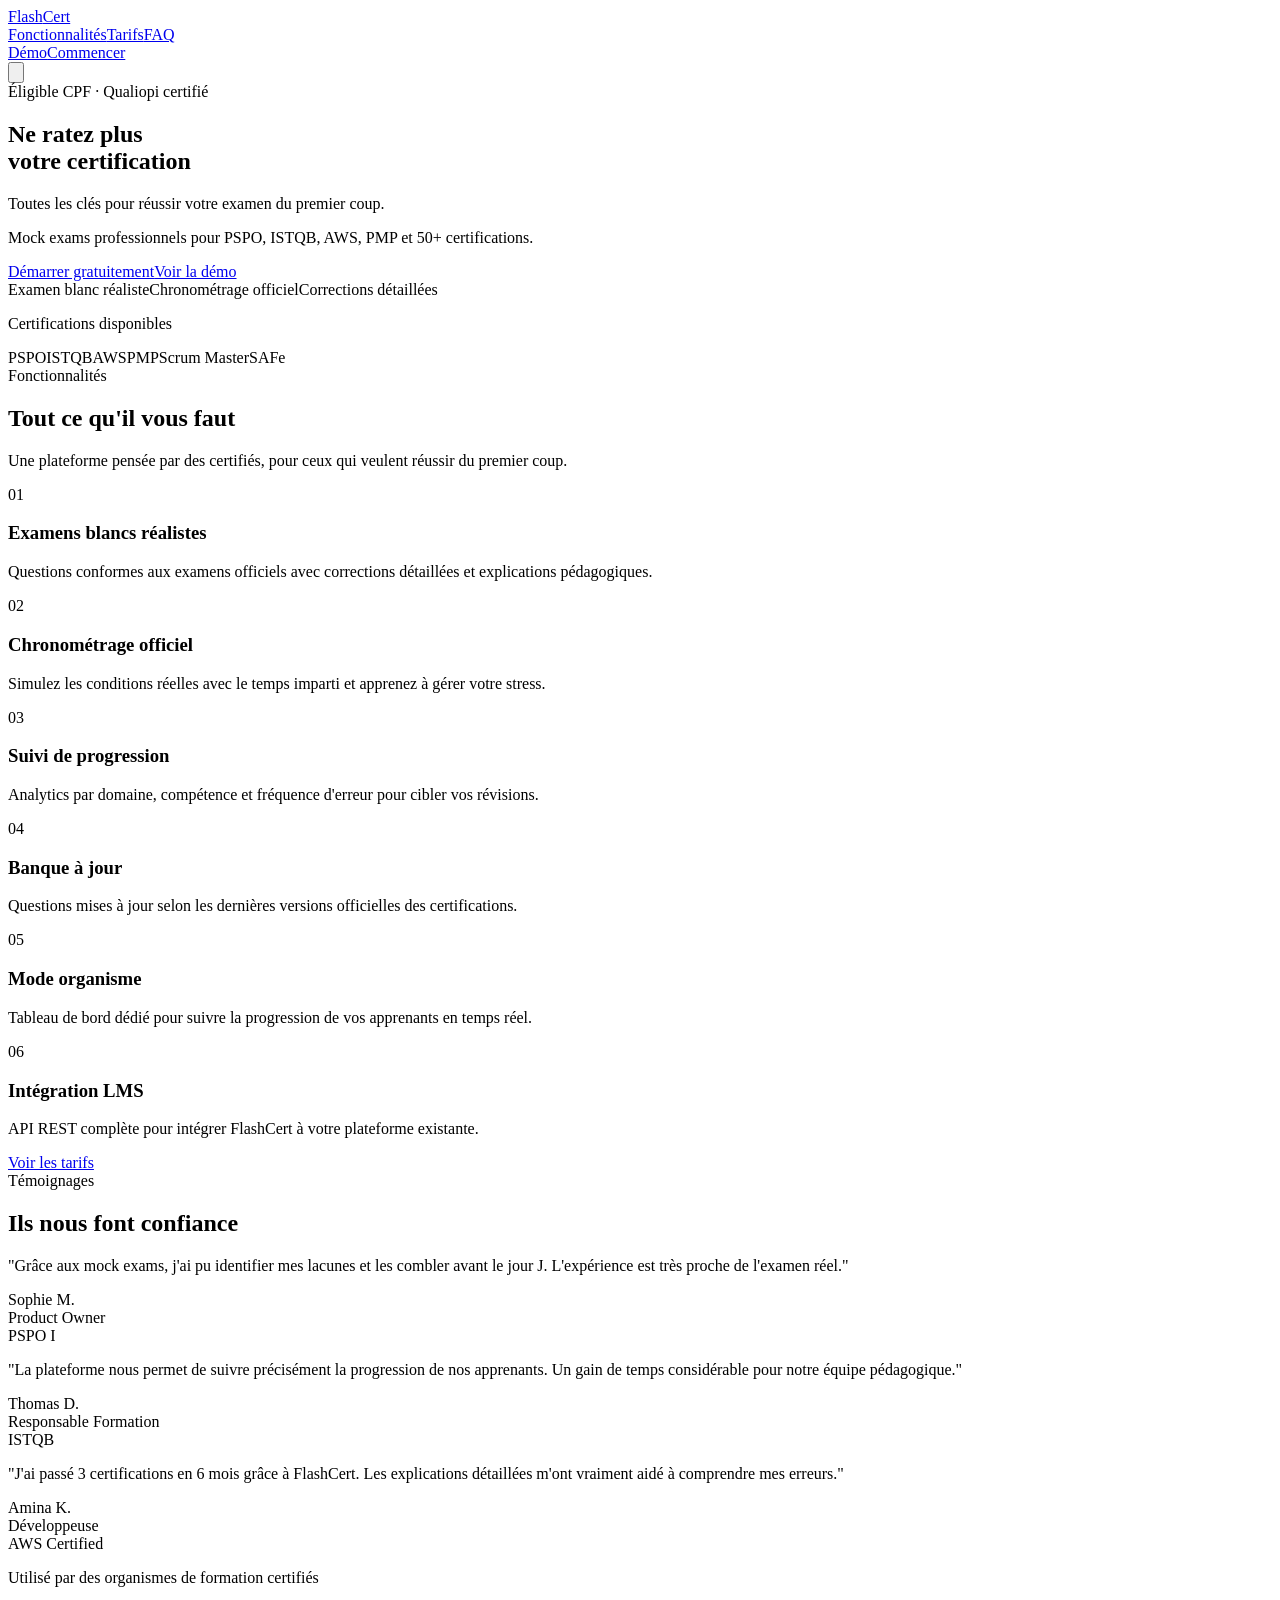
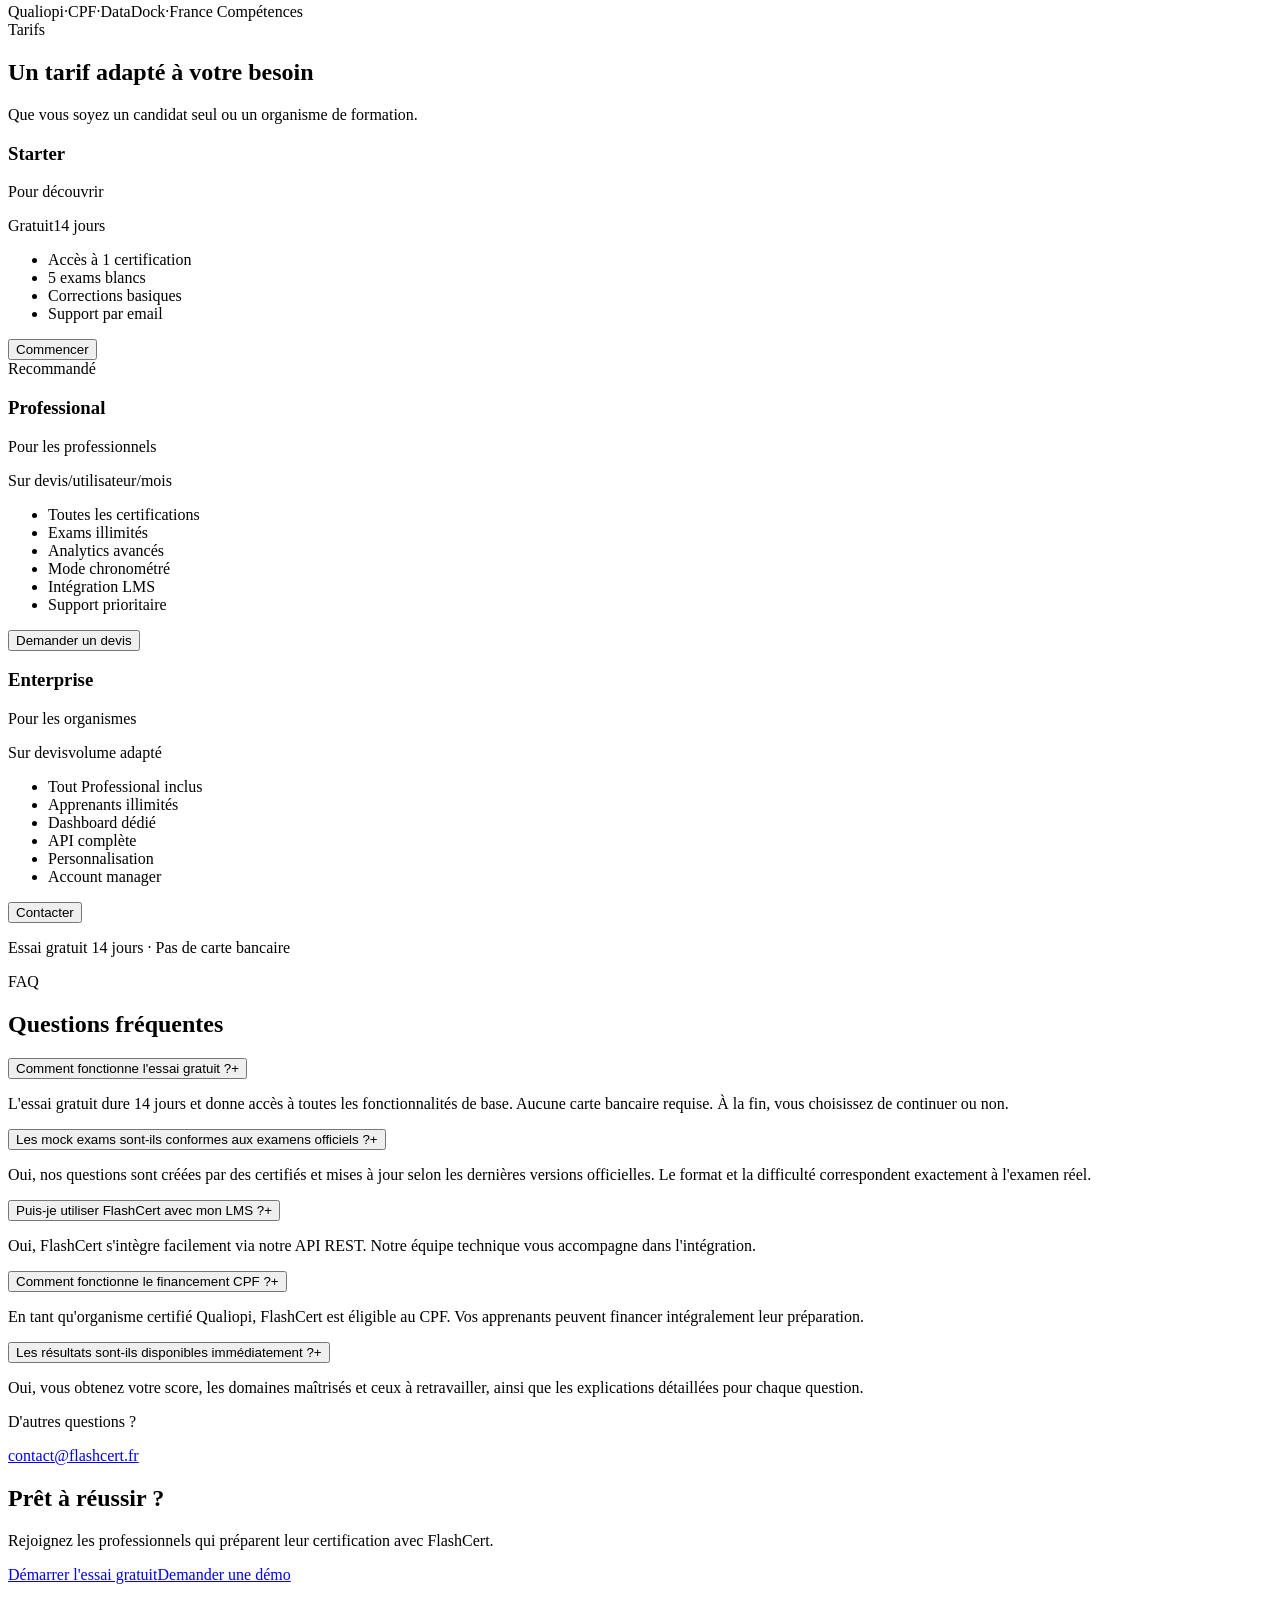
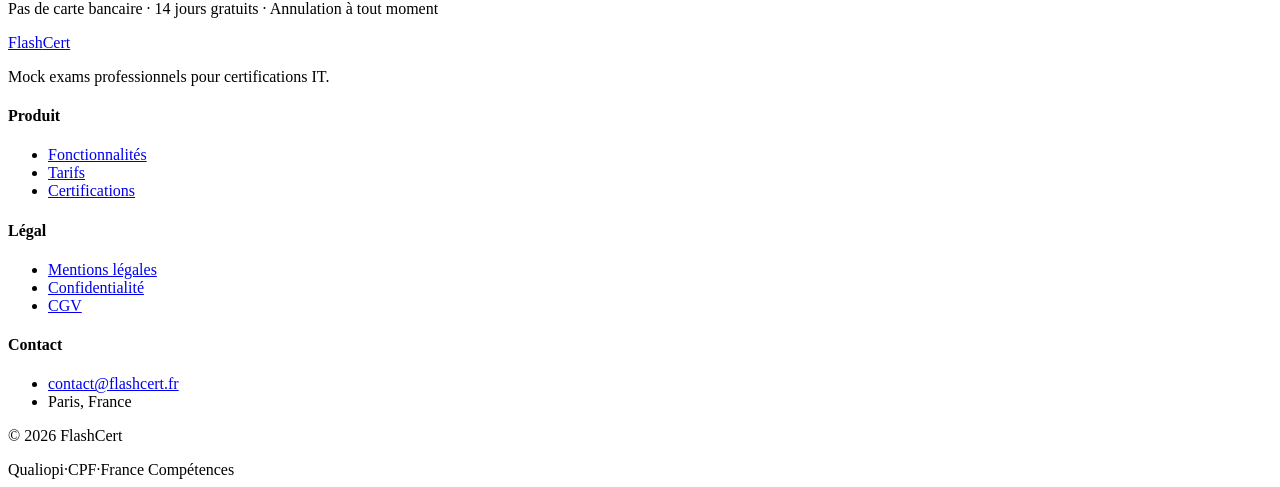
==== commit 3658f399: "Updates" ====
--- a/index.html
+++ b/index.html
@@ -1,10 +1 @@
-<!DOCTYPE html><!--uICkE8OkVRzLtcea_XLV6--><html lang="fr"><head><meta charSet="utf-8"/><meta name="viewport" content="width=device-width, initial-scale=1"/><link rel="stylesheet" href="/flashcert-landing/_next/static/css/3ed6af87ef0f4a1a.css" data-precedence="next"/><link rel="preload" as="script" fetchPriority="low" href="/flashcert-landing/_next/static/chunks/webpack-d32596a3eecba9c0.js"/><script src="/flashcert-landing/_next/static/chunks/4bd1b696-c023c6e3521b1417.js" async=""></script><script src="/flashcert-landing/_next/static/chunks/255-bb22fac2821cfc69.js" async=""></script><script src="/flashcert-landing/_next/static/chunks/main-app-bd9a84e8f084ba3c.js" async=""></script><script src="/flashcert-landing/_next/static/chunks/app/page-9634eb69cf681776.js" async=""></script><title>FlashCert - Mock Exams B2B pour Certifications Professionnelles</title><meta name="description" content="Préparez vos certifications professionnelles avec des mock exams réalistes. PSPO, ISTQB, AWS, PMP et plus. Taux de réussite 95%. Éligible CPF."/><meta name="author" content="FlashCert"/><meta name="keywords" content="mock exam, certification, PSPO, ISTQB, AWS, PMP, CPF, formation professionnelle, Qualiopi"/><meta property="og:title" content="FlashCert - Mock Exams B2B pour Certifications Professionnelles"/><meta property="og:description" content="Préparez vos certifications professionnelles avec des mock exams réalistes. Taux de réussite 95%."/><meta property="og:url" content="https://flashcert.fr"/><meta property="og:site_name" content="FlashCert"/><meta property="og:type" content="website"/><meta name="twitter:card" content="summary_large_image"/><meta name="twitter:title" content="FlashCert - Mock Exams B2B"/><meta name="twitter:description" content="Préparez vos certifications avec des mock exams réalistes. Taux de réussite 95%."/><script src="/flashcert-landing/_next/static/chunks/polyfills-42372ed130431b0a.js" noModule=""></script></head><body class="antialiased"><div hidden=""><!--$--><!--/$--></div><main class="min-h-screen bg-surface-0"><header class="fixed top-0 left-0 right-0 z-50 border-b border-surface-4 bg-surface-0/80 backdrop-blur-xl"><nav class="container mx-auto px-6 py-4"><div class="flex items-center justify-between"><a href="#" class="flex items-center gap-2 group"><div class="w-10 h-10 bg-gradient-to-br from-gold-500 to-bronze-600 rounded-xl flex items-center justify-center group-hover:scale-105 transition-transform duration-300"><svg xmlns="http://www.w3.org/2000/svg" width="24" height="24" viewBox="0 0 24 24" fill="none" stroke="currentColor" stroke-width="2" stroke-linecap="round" stroke-linejoin="round" class="lucide lucide-graduation-cap w-6 h-6 text-white"><path d="M21.42 10.922a1 1 0 0 0-.019-1.838L12.83 5.18a2 2 0 0 0-1.66 0L2.6 9.08a1 1 0 0 0 0 1.832l8.57 3.908a2 2 0 0 0 1.66 0z"></path><path d="M22 10v6"></path><path d="M6 12.5V16a6 3 0 0 0 12 0v-3.5"></path></svg></div><span class="font-display font-bold text-xl text-white">Flash<span class="text-gold-400">Cert</span></span></a><div class="hidden md:flex items-center gap-8"><a href="#features" class="nav-link">Fonctionnalités</a><a href="#pricing" class="nav-link">Tarifs</a><a href="#testimonials" class="nav-link">Témoignages</a><a href="#faq" class="nav-link">FAQ</a></div><div class="hidden md:flex items-center gap-4"><a href="#demo" class="text-gray-400 hover:text-white transition-colors">Démo</a><a href="#pricing" class="btn-primary py-2.5 px-6 text-sm">Commencer</a></div><button class="md:hidden p-2 text-gray-400 hover:text-white"><svg xmlns="http://www.w3.org/2000/svg" width="24" height="24" viewBox="0 0 24 24" fill="none" stroke="currentColor" stroke-width="2" stroke-linecap="round" stroke-linejoin="round" class="lucide lucide-menu w-6 h-6"><line x1="4" x2="20" y1="12" y2="12"></line><line x1="4" x2="20" y1="6" y2="6"></line><line x1="4" x2="20" y1="18" y2="18"></line></svg></button></div></nav></header><section class="relative min-h-screen flex items-center overflow-hidden"><div class="absolute inset-0 bg-gradient-radial"></div><div class="absolute inset-0 grid-pattern opacity-50"></div><div class="absolute inset-0 overflow-hidden pointer-events-none"><div class="absolute top-20 right-1/4 w-64 h-64 bg-gold-500/10 rounded-full blur-3xl animate-float"></div><div class="absolute bottom-20 left-1/4 w-96 h-96 bg-bronze-500/10 rounded-full blur-3xl animate-float" style="animation-delay:2s"></div><div class="absolute top-1/2 right-10 w-48 h-48 bg-gold-400/5 rounded-full blur-2xl animate-float" style="animation-delay:4s"></div></div><div class="container relative z-10"><div class="max-w-4xl mx-auto text-center"><div class="animate-fade-in-up mb-8"><span class="badge"><svg xmlns="http://www.w3.org/2000/svg" width="24" height="24" viewBox="0 0 24 24" fill="none" stroke="currentColor" stroke-width="2" stroke-linecap="round" stroke-linejoin="round" class="lucide lucide-sparkles w-4 h-4"><path d="M9.937 15.5A2 2 0 0 0 8.5 14.063l-6.135-1.582a.5.5 0 0 1 0-.962L8.5 9.936A2 2 0 0 0 9.937 8.5l1.582-6.135a.5.5 0 0 1 .963 0L14.063 8.5A2 2 0 0 0 15.5 9.937l6.135 1.581a.5.5 0 0 1 0 .964L15.5 14.063a2 2 0 0 0-1.437 1.437l-1.582 6.135a.5.5 0 0 1-.963 0z"></path><path d="M20 3v4"></path><path d="M22 5h-4"></path><path d="M4 17v2"></path><path d="M5 18H3"></path></svg>Éligible CPF · Qualiopi certifié</span></div><h1 class="font-display text-4xl sm:text-5xl md:text-6xl lg:text-7xl font-bold mb-6 animate-fade-in-up stagger-1"><span class="text-white">Ne ratez plus</span><br/><span class="text-gradient">votre certification</span></h1><p class="text-lg sm:text-xl md:text-2xl text-gray-400 max-w-2xl mx-auto mb-4 animate-fade-in-up stagger-2">Toutes les clés pour réussir votre examen du premier coup.</p><p class="text-base sm:text-lg text-gray-500 max-w-xl mx-auto mb-10 animate-fade-in-up stagger-3">Mock exams professionnels pour PSPO, ISTQB, AWS, PMP et plus de 50 certifications.</p><div class="flex flex-col sm:flex-row gap-4 justify-center min-h-[60px] mb-16 animate-fade-in-up stagger-4"><a href="#pricing" class="btn-primary text-lg">Commencer gratuitement</a><a href="#demo" class="btn-secondary text-lg">Voir une démo</a></div><div class="flex flex-wrap justify-center gap-8 text-gray-500 animate-fade-in-up stagger-5"><div class="flex items-center gap-2"><svg xmlns="http://www.w3.org/2000/svg" width="24" height="24" viewBox="0 0 24 24" fill="none" stroke="currentColor" stroke-width="2" stroke-linecap="round" stroke-linejoin="round" class="lucide lucide-circle-check w-5 h-5 text-gold-500"><circle cx="12" cy="12" r="10"></circle><path d="m9 12 2 2 4-4"></path></svg><span>Sans engagement</span></div><div class="flex items-center gap-2"><svg xmlns="http://www.w3.org/2000/svg" width="24" height="24" viewBox="0 0 24 24" fill="none" stroke="currentColor" stroke-width="2" stroke-linecap="round" stroke-linejoin="round" class="lucide lucide-shield w-5 h-5 text-gold-500"><path d="M20 13c0 5-3.5 7.5-7.66 8.95a1 1 0 0 1-.67-.01C7.5 20.5 4 18 4 13V6a1 1 0 0 1 1-1c2 0 4.5-1.2 6.24-2.72a1.17 1.17 0 0 1 1.52 0C14.51 3.81 17 5 19 5a1 1 0 0 1 1 1z"></path></svg><span>Données sécurisées</span></div><div class="flex items-center gap-2"><svg xmlns="http://www.w3.org/2000/svg" width="24" height="24" viewBox="0 0 24 24" fill="none" stroke="currentColor" stroke-width="2" stroke-linecap="round" stroke-linejoin="round" class="lucide lucide-clock w-5 h-5 text-gold-500"><circle cx="12" cy="12" r="10"></circle><polyline points="12 6 12 12 16 14"></polyline></svg><span>Accès immédiat</span></div></div></div><div class="grid grid-cols-1 md:grid-cols-3 gap-8 max-w-4xl mx-auto mt-20"><div class="card-premium text-center animate-fade-in-up" style="animation-delay:300ms"><div class="flex justify-center mb-4"><div class="icon-container w-12 h-12"><svg xmlns="http://www.w3.org/2000/svg" width="24" height="24" viewBox="0 0 24 24" fill="none" stroke="currentColor" stroke-width="2" stroke-linecap="round" stroke-linejoin="round" class="lucide lucide-trophy w-6 h-6 text-gold-400"><path d="M6 9H4.5a2.5 2.5 0 0 1 0-5H6"></path><path d="M18 9h1.5a2.5 2.5 0 0 0 0-5H18"></path><path d="M4 22h16"></path><path d="M10 14.66V17c0 .55-.47.98-.97 1.21C7.85 18.75 7 20.24 7 22"></path><path d="M14 14.66V17c0 .55.47.98.97 1.21C16.15 18.75 17 20.24 17 22"></path><path d="M18 2H6v7a6 6 0 0 0 12 0V2Z"></path></svg></div></div><h3 class="font-display text-lg font-semibold text-white mb-2">Examens blancs réalistes</h3><p class="text-sm text-gray-400">Questions conformes aux examens officiels, dans les conditions réelles</p></div><div class="card-premium text-center animate-fade-in-up" style="animation-delay:400ms"><div class="flex justify-center mb-4"><div class="icon-container w-12 h-12"><svg xmlns="http://www.w3.org/2000/svg" width="24" height="24" viewBox="0 0 24 24" fill="none" stroke="currentColor" stroke-width="2" stroke-linecap="round" stroke-linejoin="round" class="lucide lucide-award w-6 h-6 text-gold-400"><path d="m15.477 12.89 1.515 8.526a.5.5 0 0 1-.81.47l-3.58-2.687a1 1 0 0 0-1.197 0l-3.586 2.686a.5.5 0 0 1-.81-.469l1.514-8.526"></path><circle cx="12" cy="8" r="6"></circle></svg></div></div><h3 class="font-display text-lg font-semibold text-white mb-2">50+ certifications</h3><p class="text-sm text-gray-400">PSPO, ISTQB, AWS, PMP et bien d&#x27;autres</p></div><div class="card-premium text-center animate-fade-in-up" style="animation-delay:500ms"><div class="flex justify-center mb-4"><div class="icon-container w-12 h-12"><svg xmlns="http://www.w3.org/2000/svg" width="24" height="24" viewBox="0 0 24 24" fill="none" stroke="currentColor" stroke-width="2" stroke-linecap="round" stroke-linejoin="round" class="lucide lucide-shield w-6 h-6 text-gold-400"><path d="M20 13c0 5-3.5 7.5-7.66 8.95a1 1 0 0 1-.67-.01C7.5 20.5 4 18 4 13V6a1 1 0 0 1 1-1c2 0 4.5-1.2 6.24-2.72a1.17 1.17 0 0 1 1.52 0C14.51 3.81 17 5 19 5a1 1 0 0 1 1 1z"></path></svg></div></div><h3 class="font-display text-lg font-semibold text-white mb-2">Éligible CPF</h3><p class="text-sm text-gray-400">Financement intégralement pris en charge</p></div></div><div class="mt-16 text-center animate-fade-in-up" style="animation-delay:600ms"><p class="text-sm text-gray-600 mb-6">Certifications disponibles</p><div class="flex flex-wrap justify-center gap-6"><div class="px-6 py-3 rounded-lg bg-surface-2 border border-surface-4 text-gray-400 font-medium text-sm hover:border-gold-500/30 hover:text-white transition-all duration-300">PSPO</div><div class="px-6 py-3 rounded-lg bg-surface-2 border border-surface-4 text-gray-400 font-medium text-sm hover:border-gold-500/30 hover:text-white transition-all duration-300">ISTQB</div><div class="px-6 py-3 rounded-lg bg-surface-2 border border-surface-4 text-gray-400 font-medium text-sm hover:border-gold-500/30 hover:text-white transition-all duration-300">AWS</div><div class="px-6 py-3 rounded-lg bg-surface-2 border border-surface-4 text-gray-400 font-medium text-sm hover:border-gold-500/30 hover:text-white transition-all duration-300">PMP</div><div class="px-6 py-3 rounded-lg bg-surface-2 border border-surface-4 text-gray-400 font-medium text-sm hover:border-gold-500/30 hover:text-white transition-all duration-300">Scrum Master</div><div class="px-6 py-3 rounded-lg bg-surface-2 border border-surface-4 text-gray-400 font-medium text-sm hover:border-gold-500/30 hover:text-white transition-all duration-300">SAFe</div></div></div></div></section><section id="features" class="relative py-24 bg-surface-1"><div class="absolute inset-0 bg-gradient-to-b from-transparent via-gold-500/5 to-transparent pointer-events-none"></div><div class="container relative z-10"><div class="text-center mb-16 max-w-2xl mx-auto"><span class="text-gold-500 text-sm font-semibold tracking-wider uppercase mb-4 block">Fonctionnalités</span><h2 class="font-display text-3xl sm:text-4xl md:text-5xl font-bold text-white mb-6">Tout ce qu&#x27;il faut pour<!-- --> <span class="text-gradient">réussir</span></h2><p class="text-gray-400 text-lg">Une plateforme pensée par des certifiés, pour ceux qui veulent réussir du premier coup.</p></div><div class="grid grid-cols-1 md:grid-cols-2 lg:grid-cols-3 gap-6"><div class="card-premium group cursor-default" style="animation-delay:0ms"><div class="icon-container w-14 h-14 mb-6 group-hover:scale-110 transition-transform duration-300"><svg xmlns="http://www.w3.org/2000/svg" width="24" height="24" viewBox="0 0 24 24" fill="none" stroke="currentColor" stroke-width="2" stroke-linecap="round" stroke-linejoin="round" class="lucide lucide-file-check w-7 h-7 text-gold-400"><path d="M15 2H6a2 2 0 0 0-2 2v16a2 2 0 0 0 2 2h12a2 2 0 0 0 2-2V7Z"></path><path d="M14 2v4a2 2 0 0 0 2 2h4"></path><path d="m9 15 2 2 4-4"></path></svg></div><h3 class="font-display text-xl font-semibold text-white mb-3">Examens blancs réalistes</h3><p class="text-gray-400 leading-relaxed">Questions conformes aux examens officiels avec corrections détaillées et explications pédagogiques.</p></div><div class="card-premium group cursor-default" style="animation-delay:100ms"><div class="icon-container w-14 h-14 mb-6 group-hover:scale-110 transition-transform duration-300"><svg xmlns="http://www.w3.org/2000/svg" width="24" height="24" viewBox="0 0 24 24" fill="none" stroke="currentColor" stroke-width="2" stroke-linecap="round" stroke-linejoin="round" class="lucide lucide-clock w-7 h-7 text-gold-400"><circle cx="12" cy="12" r="10"></circle><polyline points="12 6 12 12 16 14"></polyline></svg></div><h3 class="font-display text-xl font-semibold text-white mb-3">Chronométrage réel</h3><p class="text-gray-400 leading-relaxed">Simulez les conditions exactes de l&#x27;examen avec le temps imparti et la gestion du stress.</p></div><div class="card-premium group cursor-default" style="animation-delay:200ms"><div class="icon-container w-14 h-14 mb-6 group-hover:scale-110 transition-transform duration-300"><svg xmlns="http://www.w3.org/2000/svg" width="24" height="24" viewBox="0 0 24 24" fill="none" stroke="currentColor" stroke-width="2" stroke-linecap="round" stroke-linejoin="round" class="lucide lucide-chart-column w-7 h-7 text-gold-400"><path d="M3 3v16a2 2 0 0 0 2 2h16"></path><path d="M18 17V9"></path><path d="M13 17V5"></path><path d="M8 17v-3"></path></svg></div><h3 class="font-display text-xl font-semibold text-white mb-3">Suivi de progression</h3><p class="text-gray-400 leading-relaxed">Analytics détaillés par domaine, compétence et fréquence d&#x27;erreur pour cibler vos révisions.</p></div><div class="card-premium group cursor-default" style="animation-delay:300ms"><div class="icon-container w-14 h-14 mb-6 group-hover:scale-110 transition-transform duration-300"><svg xmlns="http://www.w3.org/2000/svg" width="24" height="24" viewBox="0 0 24 24" fill="none" stroke="currentColor" stroke-width="2" stroke-linecap="round" stroke-linejoin="round" class="lucide lucide-shield w-7 h-7 text-gold-400"><path d="M20 13c0 5-3.5 7.5-7.66 8.95a1 1 0 0 1-.67-.01C7.5 20.5 4 18 4 13V6a1 1 0 0 1 1-1c2 0 4.5-1.2 6.24-2.72a1.17 1.17 0 0 1 1.52 0C14.51 3.81 17 5 19 5a1 1 0 0 1 1 1z"></path></svg></div><h3 class="font-display text-xl font-semibold text-white mb-3">Qualiopi certifié</h3><p class="text-gray-400 leading-relaxed">Plateforme conforme aux exigences Qualiopi, éligible au financement CPF.</p></div><div class="card-premium group cursor-default" style="animation-delay:400ms"><div class="icon-container w-14 h-14 mb-6 group-hover:scale-110 transition-transform duration-300"><svg xmlns="http://www.w3.org/2000/svg" width="24" height="24" viewBox="0 0 24 24" fill="none" stroke="currentColor" stroke-width="2" stroke-linecap="round" stroke-linejoin="round" class="lucide lucide-refresh-cw w-7 h-7 text-gold-400"><path d="M3 12a9 9 0 0 1 9-9 9.75 9.75 0 0 1 6.74 2.74L21 8"></path><path d="M21 3v5h-5"></path><path d="M21 12a9 9 0 0 1-9 9 9.75 9.75 0 0 1-6.74-2.74L3 16"></path><path d="M8 16H3v5"></path></svg></div><h3 class="font-display text-xl font-semibold text-white mb-3">Questions à jour</h3><p class="text-gray-400 leading-relaxed">Banque de questions mise à jour selon les dernières versions officielles des certifications.</p></div><div class="card-premium group cursor-default" style="animation-delay:500ms"><div class="icon-container w-14 h-14 mb-6 group-hover:scale-110 transition-transform duration-300"><svg xmlns="http://www.w3.org/2000/svg" width="24" height="24" viewBox="0 0 24 24" fill="none" stroke="currentColor" stroke-width="2" stroke-linecap="round" stroke-linejoin="round" class="lucide lucide-users w-7 h-7 text-gold-400"><path d="M16 21v-2a4 4 0 0 0-4-4H6a4 4 0 0 0-4 4v2"></path><circle cx="9" cy="7" r="4"></circle><path d="M22 21v-2a4 4 0 0 0-3-3.87"></path><path d="M16 3.13a4 4 0 0 1 0 7.75"></path></svg></div><h3 class="font-display text-xl font-semibold text-white mb-3">Mode organisme</h3><p class="text-gray-400 leading-relaxed">Tableau de bord dédié pour suivre la progression de vos apprenants en temps réel.</p></div></div><div class="text-center mt-16"><p class="text-gray-500 mb-6">Prêt à vous préparer efficacement ?</p><a href="#pricing" class="btn-primary">Démarrer maintenant</a></div></div></section><section id="testimonials" class="relative py-24 bg-surface-0"><div class="absolute inset-0"><div class="absolute top-0 left-1/4 w-96 h-96 bg-gold-500/5 rounded-full blur-[100px]"></div><div class="absolute bottom-0 right-1/4 w-96 h-96 bg-bronze-500/5 rounded-full blur-[100px]"></div></div><div class="container relative z-10"><div class="text-center mb-16"><span class="text-gold-500 text-sm font-semibold tracking-wider uppercase mb-4 block">Témoignages</span><h2 class="font-display text-3xl sm:text-4xl md:text-5xl font-bold text-white mb-6">Ce qu&#x27;ils disent de<!-- --> <span class="text-gradient">FlashCert</span></h2><p class="text-gray-400 text-lg max-w-2xl mx-auto">Des professionnels et des organismes de formation nous font confiance.</p></div><div class="grid grid-cols-1 md:grid-cols-3 gap-6 max-w-6xl mx-auto"><div class="testimonial-card p-8 relative" style="animation-delay:0ms"><div class="flex gap-1 mb-4"><svg xmlns="http://www.w3.org/2000/svg" width="24" height="24" viewBox="0 0 24 24" fill="none" stroke="currentColor" stroke-width="2" stroke-linecap="round" stroke-linejoin="round" class="lucide lucide-star w-4 h-4 fill-gold-500 text-gold-500"><path d="M11.525 2.295a.53.53 0 0 1 .95 0l2.31 4.679a2.123 2.123 0 0 0 1.595 1.16l5.166.756a.53.53 0 0 1 .294.904l-3.736 3.638a2.123 2.123 0 0 0-.611 1.878l.882 5.14a.53.53 0 0 1-.771.56l-4.618-2.428a2.122 2.122 0 0 0-1.973 0L6.396 21.01a.53.53 0 0 1-.77-.56l.881-5.139a2.122 2.122 0 0 0-.611-1.879L2.16 9.795a.53.53 0 0 1 .294-.906l5.165-.755a2.122 2.122 0 0 0 1.597-1.16z"></path></svg><svg xmlns="http://www.w3.org/2000/svg" width="24" height="24" viewBox="0 0 24 24" fill="none" stroke="currentColor" stroke-width="2" stroke-linecap="round" stroke-linejoin="round" class="lucide lucide-star w-4 h-4 fill-gold-500 text-gold-500"><path d="M11.525 2.295a.53.53 0 0 1 .95 0l2.31 4.679a2.123 2.123 0 0 0 1.595 1.16l5.166.756a.53.53 0 0 1 .294.904l-3.736 3.638a2.123 2.123 0 0 0-.611 1.878l.882 5.14a.53.53 0 0 1-.771.56l-4.618-2.428a2.122 2.122 0 0 0-1.973 0L6.396 21.01a.53.53 0 0 1-.77-.56l.881-5.139a2.122 2.122 0 0 0-.611-1.879L2.16 9.795a.53.53 0 0 1 .294-.906l5.165-.755a2.122 2.122 0 0 0 1.597-1.16z"></path></svg><svg xmlns="http://www.w3.org/2000/svg" width="24" height="24" viewBox="0 0 24 24" fill="none" stroke="currentColor" stroke-width="2" stroke-linecap="round" stroke-linejoin="round" class="lucide lucide-star w-4 h-4 fill-gold-500 text-gold-500"><path d="M11.525 2.295a.53.53 0 0 1 .95 0l2.31 4.679a2.123 2.123 0 0 0 1.595 1.16l5.166.756a.53.53 0 0 1 .294.904l-3.736 3.638a2.123 2.123 0 0 0-.611 1.878l.882 5.14a.53.53 0 0 1-.771.56l-4.618-2.428a2.122 2.122 0 0 0-1.973 0L6.396 21.01a.53.53 0 0 1-.77-.56l.881-5.139a2.122 2.122 0 0 0-.611-1.879L2.16 9.795a.53.53 0 0 1 .294-.906l5.165-.755a2.122 2.122 0 0 0 1.597-1.16z"></path></svg><svg xmlns="http://www.w3.org/2000/svg" width="24" height="24" viewBox="0 0 24 24" fill="none" stroke="currentColor" stroke-width="2" stroke-linecap="round" stroke-linejoin="round" class="lucide lucide-star w-4 h-4 fill-gold-500 text-gold-500"><path d="M11.525 2.295a.53.53 0 0 1 .95 0l2.31 4.679a2.123 2.123 0 0 0 1.595 1.16l5.166.756a.53.53 0 0 1 .294.904l-3.736 3.638a2.123 2.123 0 0 0-.611 1.878l.882 5.14a.53.53 0 0 1-.771.56l-4.618-2.428a2.122 2.122 0 0 0-1.973 0L6.396 21.01a.53.53 0 0 1-.77-.56l.881-5.139a2.122 2.122 0 0 0-.611-1.879L2.16 9.795a.53.53 0 0 1 .294-.906l5.165-.755a2.122 2.122 0 0 0 1.597-1.16z"></path></svg><svg xmlns="http://www.w3.org/2000/svg" width="24" height="24" viewBox="0 0 24 24" fill="none" stroke="currentColor" stroke-width="2" stroke-linecap="round" stroke-linejoin="round" class="lucide lucide-star w-4 h-4 fill-gold-500 text-gold-500"><path d="M11.525 2.295a.53.53 0 0 1 .95 0l2.31 4.679a2.123 2.123 0 0 0 1.595 1.16l5.166.756a.53.53 0 0 1 .294.904l-3.736 3.638a2.123 2.123 0 0 0-.611 1.878l.882 5.14a.53.53 0 0 1-.771.56l-4.618-2.428a2.122 2.122 0 0 0-1.973 0L6.396 21.01a.53.53 0 0 1-.77-.56l.881-5.139a2.122 2.122 0 0 0-.611-1.879L2.16 9.795a.53.53 0 0 1 .294-.906l5.165-.755a2.122 2.122 0 0 0 1.597-1.16z"></path></svg></div><blockquote class="text-gray-300 leading-relaxed mb-6">&quot;<!-- -->Grâce aux mock exams, j&#x27;ai pu identifier mes lacunes et les combler avant le jour J. L&#x27;expérience est très proche de l&#x27;examen réel.<!-- -->&quot;</blockquote><div class="flex items-center gap-4"><div class="w-12 h-12 rounded-full bg-gradient-to-br from-gold-500 to-bronze-600 flex items-center justify-center text-white font-semibold">S</div><div><div class="font-semibold text-white">Sophie M.</div><div class="text-sm text-gray-500">Product Owner<!-- --> · <!-- -->Banque Nationale</div><div class="text-xs text-gold-500 mt-1">PSPO I</div></div></div></div><div class="testimonial-card p-8 relative" style="animation-delay:100ms"><div class="flex gap-1 mb-4"><svg xmlns="http://www.w3.org/2000/svg" width="24" height="24" viewBox="0 0 24 24" fill="none" stroke="currentColor" stroke-width="2" stroke-linecap="round" stroke-linejoin="round" class="lucide lucide-star w-4 h-4 fill-gold-500 text-gold-500"><path d="M11.525 2.295a.53.53 0 0 1 .95 0l2.31 4.679a2.123 2.123 0 0 0 1.595 1.16l5.166.756a.53.53 0 0 1 .294.904l-3.736 3.638a2.123 2.123 0 0 0-.611 1.878l.882 5.14a.53.53 0 0 1-.771.56l-4.618-2.428a2.122 2.122 0 0 0-1.973 0L6.396 21.01a.53.53 0 0 1-.77-.56l.881-5.139a2.122 2.122 0 0 0-.611-1.879L2.16 9.795a.53.53 0 0 1 .294-.906l5.165-.755a2.122 2.122 0 0 0 1.597-1.16z"></path></svg><svg xmlns="http://www.w3.org/2000/svg" width="24" height="24" viewBox="0 0 24 24" fill="none" stroke="currentColor" stroke-width="2" stroke-linecap="round" stroke-linejoin="round" class="lucide lucide-star w-4 h-4 fill-gold-500 text-gold-500"><path d="M11.525 2.295a.53.53 0 0 1 .95 0l2.31 4.679a2.123 2.123 0 0 0 1.595 1.16l5.166.756a.53.53 0 0 1 .294.904l-3.736 3.638a2.123 2.123 0 0 0-.611 1.878l.882 5.14a.53.53 0 0 1-.771.56l-4.618-2.428a2.122 2.122 0 0 0-1.973 0L6.396 21.01a.53.53 0 0 1-.77-.56l.881-5.139a2.122 2.122 0 0 0-.611-1.879L2.16 9.795a.53.53 0 0 1 .294-.906l5.165-.755a2.122 2.122 0 0 0 1.597-1.16z"></path></svg><svg xmlns="http://www.w3.org/2000/svg" width="24" height="24" viewBox="0 0 24 24" fill="none" stroke="currentColor" stroke-width="2" stroke-linecap="round" stroke-linejoin="round" class="lucide lucide-star w-4 h-4 fill-gold-500 text-gold-500"><path d="M11.525 2.295a.53.53 0 0 1 .95 0l2.31 4.679a2.123 2.123 0 0 0 1.595 1.16l5.166.756a.53.53 0 0 1 .294.904l-3.736 3.638a2.123 2.123 0 0 0-.611 1.878l.882 5.14a.53.53 0 0 1-.771.56l-4.618-2.428a2.122 2.122 0 0 0-1.973 0L6.396 21.01a.53.53 0 0 1-.77-.56l.881-5.139a2.122 2.122 0 0 0-.611-1.879L2.16 9.795a.53.53 0 0 1 .294-.906l5.165-.755a2.122 2.122 0 0 0 1.597-1.16z"></path></svg><svg xmlns="http://www.w3.org/2000/svg" width="24" height="24" viewBox="0 0 24 24" fill="none" stroke="currentColor" stroke-width="2" stroke-linecap="round" stroke-linejoin="round" class="lucide lucide-star w-4 h-4 fill-gold-500 text-gold-500"><path d="M11.525 2.295a.53.53 0 0 1 .95 0l2.31 4.679a2.123 2.123 0 0 0 1.595 1.16l5.166.756a.53.53 0 0 1 .294.904l-3.736 3.638a2.123 2.123 0 0 0-.611 1.878l.882 5.14a.53.53 0 0 1-.771.56l-4.618-2.428a2.122 2.122 0 0 0-1.973 0L6.396 21.01a.53.53 0 0 1-.77-.56l.881-5.139a2.122 2.122 0 0 0-.611-1.879L2.16 9.795a.53.53 0 0 1 .294-.906l5.165-.755a2.122 2.122 0 0 0 1.597-1.16z"></path></svg><svg xmlns="http://www.w3.org/2000/svg" width="24" height="24" viewBox="0 0 24 24" fill="none" stroke="currentColor" stroke-width="2" stroke-linecap="round" stroke-linejoin="round" class="lucide lucide-star w-4 h-4 fill-gold-500 text-gold-500"><path d="M11.525 2.295a.53.53 0 0 1 .95 0l2.31 4.679a2.123 2.123 0 0 0 1.595 1.16l5.166.756a.53.53 0 0 1 .294.904l-3.736 3.638a2.123 2.123 0 0 0-.611 1.878l.882 5.14a.53.53 0 0 1-.771.56l-4.618-2.428a2.122 2.122 0 0 0-1.973 0L6.396 21.01a.53.53 0 0 1-.77-.56l.881-5.139a2.122 2.122 0 0 0-.611-1.879L2.16 9.795a.53.53 0 0 1 .294-.906l5.165-.755a2.122 2.122 0 0 0 1.597-1.16z"></path></svg></div><blockquote class="text-gray-300 leading-relaxed mb-6">&quot;<!-- -->La plateforme nous permet de suivre précisément la progression de nos apprenants. Un gain de temps considérable pour notre équipe pédagogique.<!-- -->&quot;</blockquote><div class="flex items-center gap-4"><div class="w-12 h-12 rounded-full bg-gradient-to-br from-gold-500 to-bronze-600 flex items-center justify-center text-white font-semibold">T</div><div><div class="font-semibold text-white">Thomas D.</div><div class="text-sm text-gray-500">Responsable Formation<!-- --> · <!-- -->Tech Institute</div><div class="text-xs text-gold-500 mt-1">ISTQB</div></div></div></div><div class="testimonial-card p-8 relative" style="animation-delay:200ms"><div class="flex gap-1 mb-4"><svg xmlns="http://www.w3.org/2000/svg" width="24" height="24" viewBox="0 0 24 24" fill="none" stroke="currentColor" stroke-width="2" stroke-linecap="round" stroke-linejoin="round" class="lucide lucide-star w-4 h-4 fill-gold-500 text-gold-500"><path d="M11.525 2.295a.53.53 0 0 1 .95 0l2.31 4.679a2.123 2.123 0 0 0 1.595 1.16l5.166.756a.53.53 0 0 1 .294.904l-3.736 3.638a2.123 2.123 0 0 0-.611 1.878l.882 5.14a.53.53 0 0 1-.771.56l-4.618-2.428a2.122 2.122 0 0 0-1.973 0L6.396 21.01a.53.53 0 0 1-.77-.56l.881-5.139a2.122 2.122 0 0 0-.611-1.879L2.16 9.795a.53.53 0 0 1 .294-.906l5.165-.755a2.122 2.122 0 0 0 1.597-1.16z"></path></svg><svg xmlns="http://www.w3.org/2000/svg" width="24" height="24" viewBox="0 0 24 24" fill="none" stroke="currentColor" stroke-width="2" stroke-linecap="round" stroke-linejoin="round" class="lucide lucide-star w-4 h-4 fill-gold-500 text-gold-500"><path d="M11.525 2.295a.53.53 0 0 1 .95 0l2.31 4.679a2.123 2.123 0 0 0 1.595 1.16l5.166.756a.53.53 0 0 1 .294.904l-3.736 3.638a2.123 2.123 0 0 0-.611 1.878l.882 5.14a.53.53 0 0 1-.771.56l-4.618-2.428a2.122 2.122 0 0 0-1.973 0L6.396 21.01a.53.53 0 0 1-.77-.56l.881-5.139a2.122 2.122 0 0 0-.611-1.879L2.16 9.795a.53.53 0 0 1 .294-.906l5.165-.755a2.122 2.122 0 0 0 1.597-1.16z"></path></svg><svg xmlns="http://www.w3.org/2000/svg" width="24" height="24" viewBox="0 0 24 24" fill="none" stroke="currentColor" stroke-width="2" stroke-linecap="round" stroke-linejoin="round" class="lucide lucide-star w-4 h-4 fill-gold-500 text-gold-500"><path d="M11.525 2.295a.53.53 0 0 1 .95 0l2.31 4.679a2.123 2.123 0 0 0 1.595 1.16l5.166.756a.53.53 0 0 1 .294.904l-3.736 3.638a2.123 2.123 0 0 0-.611 1.878l.882 5.14a.53.53 0 0 1-.771.56l-4.618-2.428a2.122 2.122 0 0 0-1.973 0L6.396 21.01a.53.53 0 0 1-.77-.56l.881-5.139a2.122 2.122 0 0 0-.611-1.879L2.16 9.795a.53.53 0 0 1 .294-.906l5.165-.755a2.122 2.122 0 0 0 1.597-1.16z"></path></svg><svg xmlns="http://www.w3.org/2000/svg" width="24" height="24" viewBox="0 0 24 24" fill="none" stroke="currentColor" stroke-width="2" stroke-linecap="round" stroke-linejoin="round" class="lucide lucide-star w-4 h-4 fill-gold-500 text-gold-500"><path d="M11.525 2.295a.53.53 0 0 1 .95 0l2.31 4.679a2.123 2.123 0 0 0 1.595 1.16l5.166.756a.53.53 0 0 1 .294.904l-3.736 3.638a2.123 2.123 0 0 0-.611 1.878l.882 5.14a.53.53 0 0 1-.771.56l-4.618-2.428a2.122 2.122 0 0 0-1.973 0L6.396 21.01a.53.53 0 0 1-.77-.56l.881-5.139a2.122 2.122 0 0 0-.611-1.879L2.16 9.795a.53.53 0 0 1 .294-.906l5.165-.755a2.122 2.122 0 0 0 1.597-1.16z"></path></svg><svg xmlns="http://www.w3.org/2000/svg" width="24" height="24" viewBox="0 0 24 24" fill="none" stroke="currentColor" stroke-width="2" stroke-linecap="round" stroke-linejoin="round" class="lucide lucide-star w-4 h-4 fill-gold-500 text-gold-500"><path d="M11.525 2.295a.53.53 0 0 1 .95 0l2.31 4.679a2.123 2.123 0 0 0 1.595 1.16l5.166.756a.53.53 0 0 1 .294.904l-3.736 3.638a2.123 2.123 0 0 0-.611 1.878l.882 5.14a.53.53 0 0 1-.771.56l-4.618-2.428a2.122 2.122 0 0 0-1.973 0L6.396 21.01a.53.53 0 0 1-.77-.56l.881-5.139a2.122 2.122 0 0 0-.611-1.879L2.16 9.795a.53.53 0 0 1 .294-.906l5.165-.755a2.122 2.122 0 0 0 1.597-1.16z"></path></svg></div><blockquote class="text-gray-300 leading-relaxed mb-6">&quot;<!-- -->J&#x27;ai passé 3 certifications en 6 mois grâce à FlashCert. Les explications détaillées m&#x27;ont vraiment aidé à comprendre mes erreurs.<!-- -->&quot;</blockquote><div class="flex items-center gap-4"><div class="w-12 h-12 rounded-full bg-gradient-to-br from-gold-500 to-bronze-600 flex items-center justify-center text-white font-semibold">A</div><div><div class="font-semibold text-white">Amina K.</div><div class="text-sm text-gray-500">Développeuse<!-- --> · <!-- -->Startup EdTech</div><div class="text-xs text-gold-500 mt-1">AWS Certified</div></div></div></div></div><div class="mt-16 text-center"><p class="text-gray-600 text-sm mb-6">Utilisé par des organismes de formation certifiés</p><div class="flex flex-wrap justify-center gap-8 items-center opacity-50"><div class="text-gray-400 font-semibold">Qualiopi</div><div class="text-gray-400 font-semibold">CPF</div><div class="text-gray-400 font-semibold">DataDock</div><div class="text-gray-400 font-semibold">France Compétences</div></div></div></div></section><section id="pricing" class="relative py-24 bg-surface-2"><div class="absolute inset-0 bg-gradient-to-b from-surface-1 via-transparent to-surface-1 pointer-events-none"></div><div class="container relative z-10"><div class="text-center mb-16"><span class="text-gold-500 text-sm font-semibold tracking-wider uppercase mb-4 block">Tarifs</span><h2 class="font-display text-3xl sm:text-4xl md:text-5xl font-bold text-white mb-6">Un tarif adapté à<!-- --> <span class="text-gradient">votre besoin</span></h2><p class="text-gray-400 text-lg max-w-2xl mx-auto">Que vous soyez un candidat seul ou un organisme de formation, nous avons une solution pour vous.</p></div><div class="grid grid-cols-1 md:grid-cols-3 gap-6 max-w-6xl mx-auto"><div class="pricing-card " style="animation-delay:0ms"><div class="mb-6"><h3 class="font-display text-xl font-semibold text-white mb-1">Starter</h3><p class="text-sm text-gray-500">Pour débuter</p></div><div class="mb-6"><div class="flex items-baseline gap-1"><span class="font-display text-3xl font-bold text-white">Gratuit</span></div><p class="text-sm text-gray-500 mt-1">14 jours d&#x27;essai</p></div><ul class="space-y-3 mb-8"><li class="flex items-start gap-3"><svg xmlns="http://www.w3.org/2000/svg" width="24" height="24" viewBox="0 0 24 24" fill="none" stroke="currentColor" stroke-width="2" stroke-linecap="round" stroke-linejoin="round" class="lucide lucide-check w-5 h-5 text-gold-500 flex-shrink-0 mt-0.5"><path d="M20 6 9 17l-5-5"></path></svg><span class="text-gray-400 text-sm">Accès à 1 certification</span></li><li class="flex items-start gap-3"><svg xmlns="http://www.w3.org/2000/svg" width="24" height="24" viewBox="0 0 24 24" fill="none" stroke="currentColor" stroke-width="2" stroke-linecap="round" stroke-linejoin="round" class="lucide lucide-check w-5 h-5 text-gold-500 flex-shrink-0 mt-0.5"><path d="M20 6 9 17l-5-5"></path></svg><span class="text-gray-400 text-sm">5 exams blancs</span></li><li class="flex items-start gap-3"><svg xmlns="http://www.w3.org/2000/svg" width="24" height="24" viewBox="0 0 24 24" fill="none" stroke="currentColor" stroke-width="2" stroke-linecap="round" stroke-linejoin="round" class="lucide lucide-check w-5 h-5 text-gold-500 flex-shrink-0 mt-0.5"><path d="M20 6 9 17l-5-5"></path></svg><span class="text-gray-400 text-sm">Corrections basiques</span></li><li class="flex items-start gap-3"><svg xmlns="http://www.w3.org/2000/svg" width="24" height="24" viewBox="0 0 24 24" fill="none" stroke="currentColor" stroke-width="2" stroke-linecap="round" stroke-linejoin="round" class="lucide lucide-check w-5 h-5 text-gold-500 flex-shrink-0 mt-0.5"><path d="M20 6 9 17l-5-5"></path></svg><span class="text-gray-400 text-sm">Support par email</span></li></ul><button class="
-                w-full py-3 px-6 rounded-xl font-semibold transition-all duration-300
-                bg-surface-4 text-white hover:bg-surface-5 border border-surface-5
-              ">Commencer gratuitement</button></div><div class="pricing-card featured" style="animation-delay:100ms"><div class="flex justify-center mb-4 pt-4"><span class="inline-flex items-center gap-1 px-3 py-1 rounded-full text-xs font-semibold bg-gold-500/20 text-gold-400 border border-gold-500/30"><svg xmlns="http://www.w3.org/2000/svg" width="24" height="24" viewBox="0 0 24 24" fill="none" stroke="currentColor" stroke-width="2" stroke-linecap="round" stroke-linejoin="round" class="lucide lucide-sparkles w-3 h-3"><path d="M9.937 15.5A2 2 0 0 0 8.5 14.063l-6.135-1.582a.5.5 0 0 1 0-.962L8.5 9.936A2 2 0 0 0 9.937 8.5l1.582-6.135a.5.5 0 0 1 .963 0L14.063 8.5A2 2 0 0 0 15.5 9.937l6.135 1.581a.5.5 0 0 1 0 .964L15.5 14.063a2 2 0 0 0-1.437 1.437l-1.582 6.135a.5.5 0 0 1-.963 0z"></path><path d="M20 3v4"></path><path d="M22 5h-4"></path><path d="M4 17v2"></path><path d="M5 18H3"></path></svg>Recommandé</span></div><div class="mb-6"><h3 class="font-display text-xl font-semibold text-white mb-1">Professional</h3><p class="text-sm text-gray-500">Pour les professionnels</p></div><div class="mb-6"><div class="flex items-baseline gap-1"><span class="font-display text-3xl font-bold text-white">Sur devis</span></div><p class="text-sm text-gray-500 mt-1">Par utilisateur/mois</p></div><ul class="space-y-3 mb-8"><li class="flex items-start gap-3"><svg xmlns="http://www.w3.org/2000/svg" width="24" height="24" viewBox="0 0 24 24" fill="none" stroke="currentColor" stroke-width="2" stroke-linecap="round" stroke-linejoin="round" class="lucide lucide-check w-5 h-5 text-gold-500 flex-shrink-0 mt-0.5"><path d="M20 6 9 17l-5-5"></path></svg><span class="text-gray-400 text-sm">Toutes les certifications</span></li><li class="flex items-start gap-3"><svg xmlns="http://www.w3.org/2000/svg" width="24" height="24" viewBox="0 0 24 24" fill="none" stroke="currentColor" stroke-width="2" stroke-linecap="round" stroke-linejoin="round" class="lucide lucide-check w-5 h-5 text-gold-500 flex-shrink-0 mt-0.5"><path d="M20 6 9 17l-5-5"></path></svg><span class="text-gray-400 text-sm">Exams blancs illimités</span></li><li class="flex items-start gap-3"><svg xmlns="http://www.w3.org/2000/svg" width="24" height="24" viewBox="0 0 24 24" fill="none" stroke="currentColor" stroke-width="2" stroke-linecap="round" stroke-linejoin="round" class="lucide lucide-check w-5 h-5 text-gold-500 flex-shrink-0 mt-0.5"><path d="M20 6 9 17l-5-5"></path></svg><span class="text-gray-400 text-sm">Analytics avancés</span></li><li class="flex items-start gap-3"><svg xmlns="http://www.w3.org/2000/svg" width="24" height="24" viewBox="0 0 24 24" fill="none" stroke="currentColor" stroke-width="2" stroke-linecap="round" stroke-linejoin="round" class="lucide lucide-check w-5 h-5 text-gold-500 flex-shrink-0 mt-0.5"><path d="M20 6 9 17l-5-5"></path></svg><span class="text-gray-400 text-sm">Mode chronométré</span></li><li class="flex items-start gap-3"><svg xmlns="http://www.w3.org/2000/svg" width="24" height="24" viewBox="0 0 24 24" fill="none" stroke="currentColor" stroke-width="2" stroke-linecap="round" stroke-linejoin="round" class="lucide lucide-check w-5 h-5 text-gold-500 flex-shrink-0 mt-0.5"><path d="M20 6 9 17l-5-5"></path></svg><span class="text-gray-400 text-sm">Intégration LMS</span></li><li class="flex items-start gap-3"><svg xmlns="http://www.w3.org/2000/svg" width="24" height="24" viewBox="0 0 24 24" fill="none" stroke="currentColor" stroke-width="2" stroke-linecap="round" stroke-linejoin="round" class="lucide lucide-check w-5 h-5 text-gold-500 flex-shrink-0 mt-0.5"><path d="M20 6 9 17l-5-5"></path></svg><span class="text-gray-400 text-sm">Support prioritaire</span></li></ul><button class="
-                w-full py-3 px-6 rounded-xl font-semibold transition-all duration-300
-                btn-primary
-              ">Demander un devis</button></div><div class="pricing-card " style="animation-delay:200ms"><div class="mb-6"><h3 class="font-display text-xl font-semibold text-white mb-1">Enterprise</h3><p class="text-sm text-gray-500">Pour les organismes</p></div><div class="mb-6"><div class="flex items-baseline gap-1"><span class="font-display text-3xl font-bold text-white">Sur devis</span></div><p class="text-sm text-gray-500 mt-1">Tarif adapté au volume</p></div><ul class="space-y-3 mb-8"><li class="flex items-start gap-3"><svg xmlns="http://www.w3.org/2000/svg" width="24" height="24" viewBox="0 0 24 24" fill="none" stroke="currentColor" stroke-width="2" stroke-linecap="round" stroke-linejoin="round" class="lucide lucide-check w-5 h-5 text-gold-500 flex-shrink-0 mt-0.5"><path d="M20 6 9 17l-5-5"></path></svg><span class="text-gray-400 text-sm">Tout Professional inclus</span></li><li class="flex items-start gap-3"><svg xmlns="http://www.w3.org/2000/svg" width="24" height="24" viewBox="0 0 24 24" fill="none" stroke="currentColor" stroke-width="2" stroke-linecap="round" stroke-linejoin="round" class="lucide lucide-check w-5 h-5 text-gold-500 flex-shrink-0 mt-0.5"><path d="M20 6 9 17l-5-5"></path></svg><span class="text-gray-400 text-sm">Apprenants illimités</span></li><li class="flex items-start gap-3"><svg xmlns="http://www.w3.org/2000/svg" width="24" height="24" viewBox="0 0 24 24" fill="none" stroke="currentColor" stroke-width="2" stroke-linecap="round" stroke-linejoin="round" class="lucide lucide-check w-5 h-5 text-gold-500 flex-shrink-0 mt-0.5"><path d="M20 6 9 17l-5-5"></path></svg><span class="text-gray-400 text-sm">Tableau de bord dédié</span></li><li class="flex items-start gap-3"><svg xmlns="http://www.w3.org/2000/svg" width="24" height="24" viewBox="0 0 24 24" fill="none" stroke="currentColor" stroke-width="2" stroke-linecap="round" stroke-linejoin="round" class="lucide lucide-check w-5 h-5 text-gold-500 flex-shrink-0 mt-0.5"><path d="M20 6 9 17l-5-5"></path></svg><span class="text-gray-400 text-sm">API complète</span></li><li class="flex items-start gap-3"><svg xmlns="http://www.w3.org/2000/svg" width="24" height="24" viewBox="0 0 24 24" fill="none" stroke="currentColor" stroke-width="2" stroke-linecap="round" stroke-linejoin="round" class="lucide lucide-check w-5 h-5 text-gold-500 flex-shrink-0 mt-0.5"><path d="M20 6 9 17l-5-5"></path></svg><span class="text-gray-400 text-sm">Personnalisation</span></li><li class="flex items-start gap-3"><svg xmlns="http://www.w3.org/2000/svg" width="24" height="24" viewBox="0 0 24 24" fill="none" stroke="currentColor" stroke-width="2" stroke-linecap="round" stroke-linejoin="round" class="lucide lucide-check w-5 h-5 text-gold-500 flex-shrink-0 mt-0.5"><path d="M20 6 9 17l-5-5"></path></svg><span class="text-gray-400 text-sm">Account manager dédié</span></li></ul><button class="
-                w-full py-3 px-6 rounded-xl font-semibold transition-all duration-300
-                bg-surface-4 text-white hover:bg-surface-5 border border-surface-5
-              ">Contacter les ventes</button></div></div><div class="text-center mt-12"><p class="text-gray-500 text-sm">Tous nos plans incluent un essai gratuit de 14 jours. Pas de carte bancaire requise.</p></div></div></section><section id="faq" class="relative py-24 bg-surface-1"><div class="container"><div class="text-center mb-16"><span class="text-gold-500 text-sm font-semibold tracking-wider uppercase mb-4 block">FAQ</span><h2 class="font-display text-3xl sm:text-4xl md:text-5xl font-bold text-white mb-6">Questions<!-- --> <span class="text-gradient">fréquentes</span></h2></div><div class="max-w-3xl mx-auto"><div class="border-b border-surface-4 last:border-b-0"><button class="w-full py-6 flex items-center justify-between text-left group"><span class="font-semibold text-white group-hover:text-gold-400 transition-colors pr-8">Comment fonctionne l&#x27;essai gratuit ?</span><svg xmlns="http://www.w3.org/2000/svg" width="24" height="24" viewBox="0 0 24 24" fill="none" stroke="currentColor" stroke-width="2" stroke-linecap="round" stroke-linejoin="round" class="lucide lucide-chevron-down w-5 h-5 text-gray-500 transition-transform duration-300"><path d="m6 9 6 6 6-6"></path></svg></button><div class="overflow-hidden transition-all duration-300 max-h-0"><p class="text-gray-400 leading-relaxed">L&#x27;essai gratuit dure 14 jours et vous donne accès à toutes les fonctionnalités de base. Aucune carte bancaire n&#x27;est requise pour commencer. À la fin de l&#x27;essai, vous pouvez choisir de continuer avec un plan payant ou arrêter - vos données sont conservées pendant 30 jours.</p></div></div><div class="border-b border-surface-4 last:border-b-0"><button class="w-full py-6 flex items-center justify-between text-left group"><span class="font-semibold text-white group-hover:text-gold-400 transition-colors pr-8">Les mock exams sont-ils conformes aux examens officiels ?</span><svg xmlns="http://www.w3.org/2000/svg" width="24" height="24" viewBox="0 0 24 24" fill="none" stroke="currentColor" stroke-width="2" stroke-linecap="round" stroke-linejoin="round" class="lucide lucide-chevron-down w-5 h-5 text-gray-500 transition-transform duration-300"><path d="m6 9 6 6 6-6"></path></svg></button><div class="overflow-hidden transition-all duration-300 max-h-0"><p class="text-gray-400 leading-relaxed">Oui, nos questions sont créées par des certifiés et mises à jour selon les dernières versions officielles des examens. Nous nous assurons que le format, la difficulté et les domaines couverts correspondent exactement à l&#x27;examen réel.</p></div></div><div class="border-b border-surface-4 last:border-b-0"><button class="w-full py-6 flex items-center justify-between text-left group"><span class="font-semibold text-white group-hover:text-gold-400 transition-colors pr-8">Puis-je utiliser FlashCert avec mon LMS existant ?</span><svg xmlns="http://www.w3.org/2000/svg" width="24" height="24" viewBox="0 0 24 24" fill="none" stroke="currentColor" stroke-width="2" stroke-linecap="round" stroke-linejoin="round" class="lucide lucide-chevron-down w-5 h-5 text-gray-500 transition-transform duration-300"><path d="m6 9 6 6 6-6"></path></svg></button><div class="overflow-hidden transition-all duration-300 max-h-0"><p class="text-gray-400 leading-relaxed">Absolument. FlashCert s&#x27;intègre facilement aux LMS populaires (Moodle, Canvas, etc.) via notre API REST. Notre équipe technique vous accompagne dans l&#x27;intégration.</p></div></div><div class="border-b border-surface-4 last:border-b-0"><button class="w-full py-6 flex items-center justify-between text-left group"><span class="font-semibold text-white group-hover:text-gold-400 transition-colors pr-8">Comment fonctionne le financement CPF ?</span><svg xmlns="http://www.w3.org/2000/svg" width="24" height="24" viewBox="0 0 24 24" fill="none" stroke="currentColor" stroke-width="2" stroke-linecap="round" stroke-linejoin="round" class="lucide lucide-chevron-down w-5 h-5 text-gray-500 transition-transform duration-300"><path d="m6 9 6 6 6-6"></path></svg></button><div class="overflow-hidden transition-all duration-300 max-h-0"><p class="text-gray-400 leading-relaxed">En tant qu&#x27;organisme de formation certifié Qualiopi, FlashCert est éligible au CPF. Vos apprenants peuvent financer intégralement leur préparation via leur compte CPF. Nous nous occupons de toute la Paperasse administrative.</p></div></div><div class="border-b border-surface-4 last:border-b-0"><button class="w-full py-6 flex items-center justify-between text-left group"><span class="font-semibold text-white group-hover:text-gold-400 transition-colors pr-8">Quel est le délai pour obtenir les résultats ?</span><svg xmlns="http://www.w3.org/2000/svg" width="24" height="24" viewBox="0 0 24 24" fill="none" stroke="currentColor" stroke-width="2" stroke-linecap="round" stroke-linejoin="round" class="lucide lucide-chevron-down w-5 h-5 text-gray-500 transition-transform duration-300"><path d="m6 9 6 6 6-6"></path></svg></button><div class="overflow-hidden transition-all duration-300 max-h-0"><p class="text-gray-400 leading-relaxed">Les résultats sont disponibles immédiatement à la fin de chaque mock exam. Vous obtenez votre score, les domaines maîtrisés et ceux à retravailler, ainsi que les explications détaillées pour chaque question.</p></div></div><div class="border-b border-surface-4 last:border-b-0"><button class="w-full py-6 flex items-center justify-between text-left group"><span class="font-semibold text-white group-hover:text-gold-400 transition-colors pr-8">Y a-t-il une limite d&#x27;examens ?</span><svg xmlns="http://www.w3.org/2000/svg" width="24" height="24" viewBox="0 0 24 24" fill="none" stroke="currentColor" stroke-width="2" stroke-linecap="round" stroke-linejoin="round" class="lucide lucide-chevron-down w-5 h-5 text-gray-500 transition-transform duration-300"><path d="m6 9 6 6 6-6"></path></svg></button><div class="overflow-hidden transition-all duration-300 max-h-0"><p class="text-gray-400 leading-relaxed">Le plan Starter inclut 5 exams blancs. Les plans Professional et Enterprise offrent des exams illimités. Nous recommandons de passer au moins 3-5 mocks exams avant l&#x27;examen réel pour une préparation optimale.</p></div></div></div><div class="text-center mt-12"><p class="text-gray-500 mb-4">Vous avez d&#x27;autres questions ?</p><a href="mailto:contact@flashcert.fr" class="inline-flex items-center gap-2 text-gold-400 hover:text-gold-300 font-semibold transition-colors">contact@flashcert.fr</a></div></div></section><section class="relative py-24 overflow-hidden"><div class="absolute inset-0"><div class="absolute inset-0 bg-gradient-to-br from-surface-0 via-surface-1 to-surface-0"></div><div class="absolute top-1/2 left-1/2 -translate-x-1/2 -translate-y-1/2 w-[800px] h-[800px]"><div class="absolute inset-0 bg-gradient-radial opacity-50 animate-pulse-glow"></div></div></div><div class="container relative z-10"><div class="max-w-4xl mx-auto text-center"><div class="animate-fade-in-up mb-6"><span class="badge">Éligible CPF · Qualiopi certifié</span></div><h2 class="font-display text-3xl sm:text-4xl md:text-5xl font-bold text-white mb-6 animate-fade-in-up stagger-1">Prêt à réussir votre<!-- --> <span class="text-gradient">certification</span> ?</h2><p class="text-lg sm:text-xl text-gray-400 max-w-2xl mx-auto mb-10 animate-fade-in-up stagger-2">Rejoignez les professionnels qui ont préparé leur certification avec FlashCert.</p><div class="flex flex-wrap justify-center gap-6 mb-10 animate-fade-in-up stagger-3"><div class="flex items-center gap-2 text-gray-300"><svg xmlns="http://www.w3.org/2000/svg" width="24" height="24" viewBox="0 0 24 24" fill="none" stroke="currentColor" stroke-width="2" stroke-linecap="round" stroke-linejoin="round" class="lucide lucide-circle-check w-5 h-5 text-gold-500"><circle cx="12" cy="12" r="10"></circle><path d="m9 12 2 2 4-4"></path></svg><span>Mock exams réalistes</span></div><div class="flex items-center gap-2 text-gray-300"><svg xmlns="http://www.w3.org/2000/svg" width="24" height="24" viewBox="0 0 24 24" fill="none" stroke="currentColor" stroke-width="2" stroke-linecap="round" stroke-linejoin="round" class="lucide lucide-circle-check w-5 h-5 text-gold-500"><circle cx="12" cy="12" r="10"></circle><path d="m9 12 2 2 4-4"></path></svg><span>Suivi de progression</span></div><div class="flex items-center gap-2 text-gray-300"><svg xmlns="http://www.w3.org/2000/svg" width="24" height="24" viewBox="0 0 24 24" fill="none" stroke="currentColor" stroke-width="2" stroke-linecap="round" stroke-linejoin="round" class="lucide lucide-circle-check w-5 h-5 text-gold-500"><circle cx="12" cy="12" r="10"></circle><path d="m9 12 2 2 4-4"></path></svg><span>Support réactif</span></div></div><div class="flex flex-col sm:flex-row gap-4 justify-center animate-fade-in-up stagger-4"><a href="#pricing" class="btn-primary text-lg">Démarrer l&#x27;essai gratuit</a><a href="mailto:contact@flashcert.fr" class="btn-secondary text-lg">Demander une démo</a></div><p class="text-sm text-gray-600 mt-8 animate-fade-in-up stagger-5">Pas de carte bancaire requise · Essai 14 jours · Annulation à tout moment</p></div></div></section><footer class="bg-surface-2 border-t border-surface-4"><div class="container mx-auto px-6 py-16"><div class="grid grid-cols-1 md:grid-cols-2 lg:grid-cols-5 gap-12"><div class="lg:col-span-2"><a href="#" class="flex items-center gap-2 mb-6"><div class="w-10 h-10 bg-gradient-to-br from-gold-500 to-bronze-600 rounded-xl flex items-center justify-center"><svg xmlns="http://www.w3.org/2000/svg" width="24" height="24" viewBox="0 0 24 24" fill="none" stroke="currentColor" stroke-width="2" stroke-linecap="round" stroke-linejoin="round" class="lucide lucide-graduation-cap w-6 h-6 text-white"><path d="M21.42 10.922a1 1 0 0 0-.019-1.838L12.83 5.18a2 2 0 0 0-1.66 0L2.6 9.08a1 1 0 0 0 0 1.832l8.57 3.908a2 2 0 0 0 1.66 0z"></path><path d="M22 10v6"></path><path d="M6 12.5V16a6 3 0 0 0 12 0v-3.5"></path></svg></div><span class="font-display font-bold text-xl text-white">Flash<span class="text-gold-400">Cert</span></span></a><p class="text-gray-400 mb-6 max-w-md">Plateforme de préparation aux certifications professionnelles. Mock exams B2B pour organismes de formation éligibles CPF.</p><div class="flex flex-col gap-3"><a href="mailto:contact@flashcert.fr" class="flex items-center gap-2 text-gray-400 hover:text-gold-400 transition-colors"><svg xmlns="http://www.w3.org/2000/svg" width="24" height="24" viewBox="0 0 24 24" fill="none" stroke="currentColor" stroke-width="2" stroke-linecap="round" stroke-linejoin="round" class="lucide lucide-mail w-4 h-4"><rect width="20" height="16" x="2" y="4" rx="2"></rect><path d="m22 7-8.97 5.7a1.94 1.94 0 0 1-2.06 0L2 7"></path></svg>contact@flashcert.fr</a><a href="tel:+33123456789" class="flex items-center gap-2 text-gray-400 hover:text-gold-400 transition-colors"><svg xmlns="http://www.w3.org/2000/svg" width="24" height="24" viewBox="0 0 24 24" fill="none" stroke="currentColor" stroke-width="2" stroke-linecap="round" stroke-linejoin="round" class="lucide lucide-phone w-4 h-4"><path d="M22 16.92v3a2 2 0 0 1-2.18 2 19.79 19.79 0 0 1-8.63-3.07 19.5 19.5 0 0 1-6-6 19.79 19.79 0 0 1-3.07-8.67A2 2 0 0 1 4.11 2h3a2 2 0 0 1 2 1.72 12.84 12.84 0 0 0 .7 2.81 2 2 0 0 1-.45 2.11L8.09 9.91a16 16 0 0 0 6 6l1.27-1.27a2 2 0 0 1 2.11-.45 12.84 12.84 0 0 0 2.81.7A2 2 0 0 1 22 16.92z"></path></svg>+33 1 23 45 67 89</a><div class="flex items-center gap-2 text-gray-400"><svg xmlns="http://www.w3.org/2000/svg" width="24" height="24" viewBox="0 0 24 24" fill="none" stroke="currentColor" stroke-width="2" stroke-linecap="round" stroke-linejoin="round" class="lucide lucide-map-pin w-4 h-4"><path d="M20 10c0 4.993-5.539 10.193-7.399 11.799a1 1 0 0 1-1.202 0C9.539 20.193 4 14.993 4 10a8 8 0 0 1 16 0"></path><circle cx="12" cy="10" r="3"></circle></svg>Paris, France</div></div></div><div><h4 class="font-semibold text-white mb-4">Produit</h4><ul class="space-y-3"><li><a href="#features" class="text-gray-400 hover:text-white transition-colors">Fonctionnalités</a></li><li><a href="#pricing" class="text-gray-400 hover:text-white transition-colors">Tarifs</a></li><li><a href="#testimonials" class="text-gray-400 hover:text-white transition-colors">Témoignages</a></li><li><a href="#demo" class="text-gray-400 hover:text-white transition-colors">Démo</a></li></ul></div><div><h4 class="font-semibold text-white mb-4">Certifications</h4><ul class="space-y-3"><li><span class="text-gray-400">PSPO / Scrum.org</span></li><li><span class="text-gray-400">ISTQB</span></li><li><span class="text-gray-400">AWS Certified</span></li><li><span class="text-gray-400">PMP / PMI</span></li></ul></div><div><h4 class="font-semibold text-white mb-4">Légal</h4><ul class="space-y-3"><li><a href="#" class="text-gray-400 hover:text-white transition-colors">Mentions légales</a></li><li><a href="#" class="text-gray-400 hover:text-white transition-colors">Politique de confidentialité</a></li><li><a href="#" class="text-gray-400 hover:text-white transition-colors">CGV</a></li><li><a href="#" class="text-gray-400 hover:text-white transition-colors">RGPD</a></li></ul></div></div><div class="border-t border-surface-4 mt-12 pt-8 flex flex-col md:flex-row justify-between items-center gap-4"><p class="text-gray-500 text-sm">© <!-- -->2026<!-- --> FlashCert. Tous droits réservés.</p><div class="flex items-center gap-6"><span class="text-sm text-gray-600">Éligible CPF</span><span class="text-sm text-gray-600">Qualiopi</span><span class="text-sm text-gray-600">France Compétences</span></div></div></div></footer></main><!--$--><!--/$--><script src="/flashcert-landing/_next/static/chunks/webpack-d32596a3eecba9c0.js" id="_R_" async=""></script><script>(self.__next_f=self.__next_f||[]).push([0])</script><script>self.__next_f.push([1,"1:\"$Sreact.fragment\"\n2:I[9766,[],\"\"]\n3:I[8924,[],\"\"]\n4:I[3370,[\"974\",\"static/chunks/app/page-9634eb69cf681776.js\"],\"default\"]\n5:I[6911,[\"974\",\"static/chunks/app/page-9634eb69cf681776.js\"],\"default\"]\n6:I[4150,[\"974\",\"static/chunks/app/page-9634eb69cf681776.js\"],\"default\"]\n7:I[4608,[\"974\",\"static/chunks/app/page-9634eb69cf681776.js\"],\"default\"]\n8:I[2360,[\"974\",\"static/chunks/app/page-9634eb69cf681776.js\"],\"default\"]\n9:I[9909,[\"974\",\"static/chunks/app/page-9634eb69cf681776.js\"],\"default\"]\na:I[882,[\"974\",\"static/chunks/app/page-9634eb69cf681776.js\"],\"default\"]\nb:I[1967,[\"974\",\"static/chunks/app/page-9634eb69cf681776.js\"],\"default\"]\nc:I[4431,[],\"OutletBoundary\"]\ne:I[5278,[],\"AsyncMetadataOutlet\"]\n10:I[4431,[],\"ViewportBoundary\"]\n12:I[4431,[],\"MetadataBoundary\"]\n13:\"$Sreact.suspense\"\n15:I[7150,[],\"\"]\n:HL[\"/flashcert-landing/_next/static/css/3ed6af87ef0f4a1a.css\",\"style\"]\n"])</script><script>self.__next_f.push([1,"0:{\"P\":null,\"b\":\"uICkE8OkVRzLtcea-XLV6\",\"p\":\"/flashcert-landing\",\"c\":[\"\",\"\"],\"i\":false,\"f\":[[[\"\",{\"children\":[\"__PAGE__\",{}]},\"$undefined\",\"$undefined\",true],[\"\",[\"$\",\"$1\",\"c\",{\"children\":[[[\"$\",\"link\",\"0\",{\"rel\":\"stylesheet\",\"href\":\"/flashcert-landing/_next/static/css/3ed6af87ef0f4a1a.css\",\"precedence\":\"next\",\"crossOrigin\":\"$undefined\",\"nonce\":\"$undefined\"}]],[\"$\",\"html\",null,{\"lang\":\"fr\",\"children\":[\"$\",\"body\",null,{\"className\":\"antialiased\",\"children\":[\"$\",\"$L2\",null,{\"parallelRouterKey\":\"children\",\"error\":\"$undefined\",\"errorStyles\":\"$undefined\",\"errorScripts\":\"$undefined\",\"template\":[\"$\",\"$L3\",null,{}],\"templateStyles\":\"$undefined\",\"templateScripts\":\"$undefined\",\"notFound\":[[[\"$\",\"title\",null,{\"children\":\"404: This page could not be found.\"}],[\"$\",\"div\",null,{\"style\":{\"fontFamily\":\"system-ui,\\\"Segoe UI\\\",Roboto,Helvetica,Arial,sans-serif,\\\"Apple Color Emoji\\\",\\\"Segoe UI Emoji\\\"\",\"height\":\"100vh\",\"textAlign\":\"center\",\"display\":\"flex\",\"flexDirection\":\"column\",\"alignItems\":\"center\",\"justifyContent\":\"center\"},\"children\":[\"$\",\"div\",null,{\"children\":[[\"$\",\"style\",null,{\"dangerouslySetInnerHTML\":{\"__html\":\"body{color:#000;background:#fff;margin:0}.next-error-h1{border-right:1px solid rgba(0,0,0,.3)}@media (prefers-color-scheme:dark){body{color:#fff;background:#000}.next-error-h1{border-right:1px solid rgba(255,255,255,.3)}}\"}}],[\"$\",\"h1\",null,{\"className\":\"next-error-h1\",\"style\":{\"display\":\"inline-block\",\"margin\":\"0 20px 0 0\",\"padding\":\"0 23px 0 0\",\"fontSize\":24,\"fontWeight\":500,\"verticalAlign\":\"top\",\"lineHeight\":\"49px\"},\"children\":404}],[\"$\",\"div\",null,{\"style\":{\"display\":\"inline-block\"},\"children\":[\"$\",\"h2\",null,{\"style\":{\"fontSize\":14,\"fontWeight\":400,\"lineHeight\":\"49px\",\"margin\":0},\"children\":\"This page could not be found.\"}]}]]}]}]],[]],\"forbidden\":\"$undefined\",\"unauthorized\":\"$undefined\"}]}]}]]}],{\"children\":[\"__PAGE__\",[\"$\",\"$1\",\"c\",{\"children\":[[\"$\",\"main\",null,{\"className\":\"min-h-screen bg-surface-0\",\"children\":[[\"$\",\"$L4\",null,{}],[\"$\",\"$L5\",null,{}],[\"$\",\"$L6\",null,{}],[\"$\",\"$L7\",null,{}],[\"$\",\"$L8\",null,{}],[\"$\",\"$L9\",null,{}],[\"$\",\"$La\",null,{}],[\"$\",\"$Lb\",null,{}]]}],null,[\"$\",\"$Lc\",null,{\"children\":[\"$Ld\",[\"$\",\"$Le\",null,{\"promise\":\"$@f\"}]]}]]}],{},null,false]},null,false],[\"$\",\"$1\",\"h\",{\"children\":[null,[[\"$\",\"$L10\",null,{\"children\":\"$L11\"}],null],[\"$\",\"$L12\",null,{\"children\":[\"$\",\"div\",null,{\"hidden\":true,\"children\":[\"$\",\"$13\",null,{\"fallback\":null,\"children\":\"$L14\"}]}]}]]}],false]],\"m\":\"$undefined\",\"G\":[\"$15\",[]],\"s\":false,\"S\":true}\n"])</script><script>self.__next_f.push([1,"11:[[\"$\",\"meta\",\"0\",{\"charSet\":\"utf-8\"}],[\"$\",\"meta\",\"1\",{\"name\":\"viewport\",\"content\":\"width=device-width, initial-scale=1\"}]]\nd:null\n"])</script><script>self.__next_f.push([1,"f:{\"metadata\":[[\"$\",\"title\",\"0\",{\"children\":\"FlashCert - Mock Exams B2B pour Certifications Professionnelles\"}],[\"$\",\"meta\",\"1\",{\"name\":\"description\",\"content\":\"Préparez vos certifications professionnelles avec des mock exams réalistes. PSPO, ISTQB, AWS, PMP et plus. Taux de réussite 95%. Éligible CPF.\"}],[\"$\",\"meta\",\"2\",{\"name\":\"author\",\"content\":\"FlashCert\"}],[\"$\",\"meta\",\"3\",{\"name\":\"keywords\",\"content\":\"mock exam, certification, PSPO, ISTQB, AWS, PMP, CPF, formation professionnelle, Qualiopi\"}],[\"$\",\"meta\",\"4\",{\"property\":\"og:title\",\"content\":\"FlashCert - Mock Exams B2B pour Certifications Professionnelles\"}],[\"$\",\"meta\",\"5\",{\"property\":\"og:description\",\"content\":\"Préparez vos certifications professionnelles avec des mock exams réalistes. Taux de réussite 95%.\"}],[\"$\",\"meta\",\"6\",{\"property\":\"og:url\",\"content\":\"https://flashcert.fr\"}],[\"$\",\"meta\",\"7\",{\"property\":\"og:site_name\",\"content\":\"FlashCert\"}],[\"$\",\"meta\",\"8\",{\"property\":\"og:type\",\"content\":\"website\"}],[\"$\",\"meta\",\"9\",{\"name\":\"twitter:card\",\"content\":\"summary_large_image\"}],[\"$\",\"meta\",\"10\",{\"name\":\"twitter:title\",\"content\":\"FlashCert - Mock Exams B2B\"}],[\"$\",\"meta\",\"11\",{\"name\":\"twitter:description\",\"content\":\"Préparez vos certifications avec des mock exams réalistes. Taux de réussite 95%.\"}]],\"error\":null,\"digest\":\"$undefined\"}\n"])</script><script>self.__next_f.push([1,"14:\"$f:metadata\"\n"])</script></body></html>+<!DOCTYPE html><!--vBtLI6DF8bbL43BQzhSMw--><html lang="fr"><head><meta charSet="utf-8"/><meta name="viewport" content="width=device-width, initial-scale=1"/><link rel="stylesheet" href="/flashcert-landing/_next/static/css/8a93627619248802.css" data-precedence="next"/><link rel="preload" as="script" fetchPriority="low" href="/flashcert-landing/_next/static/chunks/webpack-d32596a3eecba9c0.js"/><script src="/flashcert-landing/_next/static/chunks/4bd1b696-c023c6e3521b1417.js" async=""></script><script src="/flashcert-landing/_next/static/chunks/255-bb22fac2821cfc69.js" async=""></script><script src="/flashcert-landing/_next/static/chunks/main-app-bd9a84e8f084ba3c.js" async=""></script><script src="/flashcert-landing/_next/static/chunks/app/page-dae428c09719db9f.js" async=""></script><title>FlashCert - Mock Exams B2B pour Certifications Professionnelles</title><meta name="description" content="Préparez vos certifications professionnelles avec des mock exams réalistes. PSPO, ISTQB, AWS, PMP et plus. Taux de réussite 95%. Éligible CPF."/><meta name="author" content="FlashCert"/><meta name="keywords" content="mock exam, certification, PSPO, ISTQB, AWS, PMP, CPF, formation professionnelle, Qualiopi"/><meta property="og:title" content="FlashCert - Mock Exams B2B pour Certifications Professionnelles"/><meta property="og:description" content="Préparez vos certifications professionnelles avec des mock exams réalistes. Taux de réussite 95%."/><meta property="og:url" content="https://flashcert.fr"/><meta property="og:site_name" content="FlashCert"/><meta property="og:type" content="website"/><meta name="twitter:card" content="summary_large_image"/><meta name="twitter:title" content="FlashCert - Mock Exams B2B"/><meta name="twitter:description" content="Préparez vos certifications avec des mock exams réalistes. Taux de réussite 95%."/><script src="/flashcert-landing/_next/static/chunks/polyfills-42372ed130431b0a.js" noModule=""></script></head><body class="antialiased"><div hidden=""><!--$--><!--/$--></div><main class="min-h-screen bg-surface-0"><header class="fixed top-0 left-0 right-0 z-50 border-b border-white/[0.06] bg-dark-0/80 backdrop-blur-xl"><nav class="container mx-auto px-6 h-16 flex items-center justify-between"><a href="#" class="font-display text-xl font-bold text-white">Flash<span class="text-gold-400">Cert</span></a><div class="hidden md:flex items-center gap-8"><a href="#features" class="nav-link">Fonctionnalités</a><a href="#pricing" class="nav-link">Tarifs</a><a href="#faq" class="nav-link">FAQ</a></div><div class="hidden md:flex items-center gap-4"><a href="#demo" class="btn-ghost">Démo</a><a href="#pricing" class="btn-primary">Commencer</a></div><button class="md:hidden p-2 text-gray-400 hover:text-white"><svg class="w-6 h-6" fill="none" stroke="currentColor" viewBox="0 0 24 24"><path stroke-linecap="round" stroke-linejoin="round" stroke-width="2" d="M4 6h16M4 12h16M4 18h16"></path></svg></button></nav></header><section class="relative min-h-screen flex items-center overflow-hidden"><div class="absolute inset-0 bg-mesh"></div><div class="absolute inset-0 bg-grid opacity-30"></div><div class="absolute top-0 left-1/4 w-[600px] h-[600px] glow-blob glow-blob-gold animate-pulse-glow"></div><div class="absolute bottom-0 right-1/4 w-[500px] h-[500px] glow-blob glow-blob-orange animate-pulse-glow" style="animation-delay:-2s"></div><div class="absolute top-1/2 left-1/2 -translate-x-1/2 -translate-y-1/2 w-[800px] h-[400px] glow-blob glow-blob-white"></div><div class="container relative z-10"><div class="max-w-4xl mx-auto text-center"><div class="animate-fade-up mb-8"><span class="badge-gold"><span class="w-1.5 h-1.5 rounded-full bg-gold-400 animate-pulse"></span>Éligible CPF · Qualiopi certifié</span></div><h1 class="font-display text-5xl sm:text-6xl md:text-7xl lg:text-8xl font-bold mb-6 animate-fade-up stagger-1"><span class="text-white">Ne ratez plus</span><br/><span class="text-gradient">votre certification</span></h1><p class="text-lg sm:text-xl md:text-2xl text-gray-400 max-w-2xl mx-auto mb-8 animate-fade-up stagger-2">Toutes les clés pour réussir votre examen du premier coup.</p><p class="text-base text-gray-500 max-w-xl mx-auto mb-12 animate-fade-up stagger-3">Mock exams professionnels pour PSPO, ISTQB, AWS, PMP et 50+ certifications.</p><div class="flex flex-col sm:flex-row gap-4 justify-center mb-20 animate-fade-up stagger-4"><a href="#pricing" class="btn-primary btn-lg">Démarrer gratuitement</a><a href="#demo" class="btn-secondary btn-lg">Voir la démo</a></div><div class="flex flex-wrap justify-center gap-8 text-sm text-gray-500 animate-fade-up stagger-5"><span>Examen blanc réaliste</span><span class="w-px h-4 bg-white/10"></span><span>Chronométrage officiel</span><span class="w-px h-4 bg-white/10"></span><span>Corrections détaillées</span></div></div><div class="mt-24 text-center animate-fade-up" style="animation-delay:0.6s"><p class="text-xs text-gray-600 uppercase tracking-wider mb-6">Certifications disponibles</p><div class="flex flex-wrap justify-center gap-4"><span class="px-4 py-2 text-sm text-gray-400 bg-white/[0.03] border border-white/[0.06] rounded-lg hover:border-white/[0.1] transition-colors">PSPO</span><span class="px-4 py-2 text-sm text-gray-400 bg-white/[0.03] border border-white/[0.06] rounded-lg hover:border-white/[0.1] transition-colors">ISTQB</span><span class="px-4 py-2 text-sm text-gray-400 bg-white/[0.03] border border-white/[0.06] rounded-lg hover:border-white/[0.1] transition-colors">AWS</span><span class="px-4 py-2 text-sm text-gray-400 bg-white/[0.03] border border-white/[0.06] rounded-lg hover:border-white/[0.1] transition-colors">PMP</span><span class="px-4 py-2 text-sm text-gray-400 bg-white/[0.03] border border-white/[0.06] rounded-lg hover:border-white/[0.1] transition-colors">Scrum Master</span><span class="px-4 py-2 text-sm text-gray-400 bg-white/[0.03] border border-white/[0.06] rounded-lg hover:border-white/[0.1] transition-colors">SAFe</span></div></div></div></section><section id="features" class="section-dark"><div class="container"><div class="text-center mb-16 max-w-2xl mx-auto"><span class="badge mb-4">Fonctionnalités</span><h2 class="font-display text-3xl sm:text-4xl md:text-5xl font-bold text-white mb-4">Tout ce qu&#x27;il vous faut</h2><p class="text-gray-400 text-lg">Une plateforme pensée par des certifiés, pour ceux qui veulent réussir du premier coup.</p></div><div class="grid grid-cols-1 md:grid-cols-2 lg:grid-cols-3 gap-4"><div class="card group cursor-default"><span class="text-xs text-gray-600 font-mono mb-4 block">0<!-- -->1</span><h3 class="text-lg font-semibold text-white mb-2 group-hover:text-gold-400 transition-colors">Examens blancs réalistes</h3><p class="text-sm text-gray-500 leading-relaxed">Questions conformes aux examens officiels avec corrections détaillées et explications pédagogiques.</p></div><div class="card group cursor-default"><span class="text-xs text-gray-600 font-mono mb-4 block">0<!-- -->2</span><h3 class="text-lg font-semibold text-white mb-2 group-hover:text-gold-400 transition-colors">Chronométrage officiel</h3><p class="text-sm text-gray-500 leading-relaxed">Simulez les conditions réelles avec le temps imparti et apprenez à gérer votre stress.</p></div><div class="card group cursor-default"><span class="text-xs text-gray-600 font-mono mb-4 block">0<!-- -->3</span><h3 class="text-lg font-semibold text-white mb-2 group-hover:text-gold-400 transition-colors">Suivi de progression</h3><p class="text-sm text-gray-500 leading-relaxed">Analytics par domaine, compétence et fréquence d&#x27;erreur pour cibler vos révisions.</p></div><div class="card group cursor-default"><span class="text-xs text-gray-600 font-mono mb-4 block">0<!-- -->4</span><h3 class="text-lg font-semibold text-white mb-2 group-hover:text-gold-400 transition-colors">Banque à jour</h3><p class="text-sm text-gray-500 leading-relaxed">Questions mises à jour selon les dernières versions officielles des certifications.</p></div><div class="card group cursor-default"><span class="text-xs text-gray-600 font-mono mb-4 block">0<!-- -->5</span><h3 class="text-lg font-semibold text-white mb-2 group-hover:text-gold-400 transition-colors">Mode organisme</h3><p class="text-sm text-gray-500 leading-relaxed">Tableau de bord dédié pour suivre la progression de vos apprenants en temps réel.</p></div><div class="card group cursor-default"><span class="text-xs text-gray-600 font-mono mb-4 block">0<!-- -->6</span><h3 class="text-lg font-semibold text-white mb-2 group-hover:text-gold-400 transition-colors">Intégration LMS</h3><p class="text-sm text-gray-500 leading-relaxed">API REST complète pour intégrer FlashCert à votre plateforme existante.</p></div></div><div class="text-center mt-16"><a href="#pricing" class="btn-secondary">Voir les tarifs</a></div></div></section><section id="testimonials" class="section relative overflow-hidden"><div class="absolute inset-0 bg-gradient-to-b from-dark-1 via-transparent to-dark-1"></div><div class="container relative z-10"><div class="text-center mb-16"><span class="badge mb-4">Témoignages</span><h2 class="font-display text-3xl sm:text-4xl md:text-5xl font-bold text-white mb-4">Ils nous font confiance</h2></div><div class="grid grid-cols-1 md:grid-cols-3 gap-4 max-w-6xl mx-auto"><div class="card"><p class="text-gray-300 leading-relaxed mb-6">&quot;<!-- -->Grâce aux mock exams, j&#x27;ai pu identifier mes lacunes et les combler avant le jour J. L&#x27;expérience est très proche de l&#x27;examen réel.<!-- -->&quot;</p><div class="flex items-center justify-between pt-4 border-t border-white/[0.06]"><div><div class="font-medium text-white">Sophie M.</div><div class="text-xs text-gray-500">Product Owner</div></div><span class="text-xs text-gold-400 bg-gold-500/10 px-2 py-1 rounded">PSPO I</span></div></div><div class="card"><p class="text-gray-300 leading-relaxed mb-6">&quot;<!-- -->La plateforme nous permet de suivre précisément la progression de nos apprenants. Un gain de temps considérable pour notre équipe pédagogique.<!-- -->&quot;</p><div class="flex items-center justify-between pt-4 border-t border-white/[0.06]"><div><div class="font-medium text-white">Thomas D.</div><div class="text-xs text-gray-500">Responsable Formation</div></div><span class="text-xs text-gold-400 bg-gold-500/10 px-2 py-1 rounded">ISTQB</span></div></div><div class="card"><p class="text-gray-300 leading-relaxed mb-6">&quot;<!-- -->J&#x27;ai passé 3 certifications en 6 mois grâce à FlashCert. Les explications détaillées m&#x27;ont vraiment aidé à comprendre mes erreurs.<!-- -->&quot;</p><div class="flex items-center justify-between pt-4 border-t border-white/[0.06]"><div><div class="font-medium text-white">Amina K.</div><div class="text-xs text-gray-500">Développeuse</div></div><span class="text-xs text-gold-400 bg-gold-500/10 px-2 py-1 rounded">AWS Certified</span></div></div></div><div class="mt-16 text-center"><p class="text-xs text-gray-600 mb-4">Utilisé par des organismes de formation certifiés</p><div class="flex flex-wrap justify-center gap-6 text-gray-500 text-sm"><span>Qualiopi</span><span>·</span><span>CPF</span><span>·</span><span>DataDock</span><span>·</span><span>France Compétences</span></div></div></div></section><section id="pricing" class="section-dark"><div class="absolute inset-0 overflow-hidden pointer-events-none"><div class="absolute top-1/2 left-1/2 -translate-x-1/2 -translate-y-1/2 w-[600px] h-[300px] glow-blob glow-blob-gold opacity-30"></div></div><div class="container relative z-10"><div class="text-center mb-16"><span class="badge mb-4">Tarifs</span><h2 class="font-display text-3xl sm:text-4xl md:text-5xl font-bold text-white mb-4">Un tarif adapté à votre besoin</h2><p class="text-gray-400 text-lg max-w-xl mx-auto">Que vous soyez un candidat seul ou un organisme de formation.</p></div><div class="grid grid-cols-1 md:grid-cols-3 gap-4 max-w-5xl mx-auto"><div class="pricing-card "><div class="mb-6"><h3 class="text-lg font-semibold text-white">Starter</h3><p class="text-sm text-gray-500">Pour découvrir</p></div><div class="mb-6"><span class="font-display text-3xl font-bold text-white">Gratuit</span><span class="text-sm text-gray-500 ml-2">14 jours</span></div><ul class="space-y-3 mb-8"><li class="flex items-start gap-3"><span class="w-1 h-1 rounded-full bg-gray-600 mt-2"></span><span class="text-sm text-gray-400">Accès à 1 certification</span></li><li class="flex items-start gap-3"><span class="w-1 h-1 rounded-full bg-gray-600 mt-2"></span><span class="text-sm text-gray-400">5 exams blancs</span></li><li class="flex items-start gap-3"><span class="w-1 h-1 rounded-full bg-gray-600 mt-2"></span><span class="text-sm text-gray-400">Corrections basiques</span></li><li class="flex items-start gap-3"><span class="w-1 h-1 rounded-full bg-gray-600 mt-2"></span><span class="text-sm text-gray-400">Support par email</span></li></ul><button class="btn-secondary w-full">Commencer</button></div><div class="pricing-card featured"><div class="mb-4"><span class="text-xs text-gold-400 font-medium">Recommandé</span></div><div class="mb-6"><h3 class="text-lg font-semibold text-white">Professional</h3><p class="text-sm text-gray-500">Pour les professionnels</p></div><div class="mb-6"><span class="font-display text-3xl font-bold text-white">Sur devis</span><span class="text-sm text-gray-500 ml-2">/utilisateur/mois</span></div><ul class="space-y-3 mb-8"><li class="flex items-start gap-3"><span class="w-1 h-1 rounded-full bg-gray-600 mt-2"></span><span class="text-sm text-gray-400">Toutes les certifications</span></li><li class="flex items-start gap-3"><span class="w-1 h-1 rounded-full bg-gray-600 mt-2"></span><span class="text-sm text-gray-400">Exams illimités</span></li><li class="flex items-start gap-3"><span class="w-1 h-1 rounded-full bg-gray-600 mt-2"></span><span class="text-sm text-gray-400">Analytics avancés</span></li><li class="flex items-start gap-3"><span class="w-1 h-1 rounded-full bg-gray-600 mt-2"></span><span class="text-sm text-gray-400">Mode chronométré</span></li><li class="flex items-start gap-3"><span class="w-1 h-1 rounded-full bg-gray-600 mt-2"></span><span class="text-sm text-gray-400">Intégration LMS</span></li><li class="flex items-start gap-3"><span class="w-1 h-1 rounded-full bg-gray-600 mt-2"></span><span class="text-sm text-gray-400">Support prioritaire</span></li></ul><button class="btn-primary w-full">Demander un devis</button></div><div class="pricing-card "><div class="mb-6"><h3 class="text-lg font-semibold text-white">Enterprise</h3><p class="text-sm text-gray-500">Pour les organismes</p></div><div class="mb-6"><span class="font-display text-3xl font-bold text-white">Sur devis</span><span class="text-sm text-gray-500 ml-2">volume adapté</span></div><ul class="space-y-3 mb-8"><li class="flex items-start gap-3"><span class="w-1 h-1 rounded-full bg-gray-600 mt-2"></span><span class="text-sm text-gray-400">Tout Professional inclus</span></li><li class="flex items-start gap-3"><span class="w-1 h-1 rounded-full bg-gray-600 mt-2"></span><span class="text-sm text-gray-400">Apprenants illimités</span></li><li class="flex items-start gap-3"><span class="w-1 h-1 rounded-full bg-gray-600 mt-2"></span><span class="text-sm text-gray-400">Dashboard dédié</span></li><li class="flex items-start gap-3"><span class="w-1 h-1 rounded-full bg-gray-600 mt-2"></span><span class="text-sm text-gray-400">API complète</span></li><li class="flex items-start gap-3"><span class="w-1 h-1 rounded-full bg-gray-600 mt-2"></span><span class="text-sm text-gray-400">Personnalisation</span></li><li class="flex items-start gap-3"><span class="w-1 h-1 rounded-full bg-gray-600 mt-2"></span><span class="text-sm text-gray-400">Account manager</span></li></ul><button class="btn-secondary w-full">Contacter</button></div></div><p class="text-center text-gray-600 text-sm mt-8">Essai gratuit 14 jours · Pas de carte bancaire</p></div></section><section id="faq" class="section"><div class="container"><div class="text-center mb-16"><span class="badge mb-4">FAQ</span><h2 class="font-display text-3xl sm:text-4xl md:text-5xl font-bold text-white mb-4">Questions fréquentes</h2></div><div class="max-w-2xl mx-auto"><div class="border-b border-white/[0.06]"><button class="w-full py-5 flex items-center justify-between text-left group"><span class="font-medium text-white group-hover:text-gold-400 transition-colors">Comment fonctionne l&#x27;essai gratuit ?</span><span class="text-gray-500 transition-transform duration-200 ">+</span></button><div class="overflow-hidden transition-all duration-200 max-h-0"><p class="text-sm text-gray-400 leading-relaxed">L&#x27;essai gratuit dure 14 jours et donne accès à toutes les fonctionnalités de base. Aucune carte bancaire requise. À la fin, vous choisissez de continuer ou non.</p></div></div><div class="border-b border-white/[0.06]"><button class="w-full py-5 flex items-center justify-between text-left group"><span class="font-medium text-white group-hover:text-gold-400 transition-colors">Les mock exams sont-ils conformes aux examens officiels ?</span><span class="text-gray-500 transition-transform duration-200 ">+</span></button><div class="overflow-hidden transition-all duration-200 max-h-0"><p class="text-sm text-gray-400 leading-relaxed">Oui, nos questions sont créées par des certifiés et mises à jour selon les dernières versions officielles. Le format et la difficulté correspondent exactement à l&#x27;examen réel.</p></div></div><div class="border-b border-white/[0.06]"><button class="w-full py-5 flex items-center justify-between text-left group"><span class="font-medium text-white group-hover:text-gold-400 transition-colors">Puis-je utiliser FlashCert avec mon LMS ?</span><span class="text-gray-500 transition-transform duration-200 ">+</span></button><div class="overflow-hidden transition-all duration-200 max-h-0"><p class="text-sm text-gray-400 leading-relaxed">Oui, FlashCert s&#x27;intègre facilement via notre API REST. Notre équipe technique vous accompagne dans l&#x27;intégration.</p></div></div><div class="border-b border-white/[0.06]"><button class="w-full py-5 flex items-center justify-between text-left group"><span class="font-medium text-white group-hover:text-gold-400 transition-colors">Comment fonctionne le financement CPF ?</span><span class="text-gray-500 transition-transform duration-200 ">+</span></button><div class="overflow-hidden transition-all duration-200 max-h-0"><p class="text-sm text-gray-400 leading-relaxed">En tant qu&#x27;organisme certifié Qualiopi, FlashCert est éligible au CPF. Vos apprenants peuvent financer intégralement leur préparation.</p></div></div><div class="border-b border-white/[0.06]"><button class="w-full py-5 flex items-center justify-between text-left group"><span class="font-medium text-white group-hover:text-gold-400 transition-colors">Les résultats sont-ils disponibles immédiatement ?</span><span class="text-gray-500 transition-transform duration-200 ">+</span></button><div class="overflow-hidden transition-all duration-200 max-h-0"><p class="text-sm text-gray-400 leading-relaxed">Oui, vous obtenez votre score, les domaines maîtrisés et ceux à retravailler, ainsi que les explications détaillées pour chaque question.</p></div></div></div><div class="text-center mt-12"><p class="text-gray-500 text-sm mb-2">D&#x27;autres questions ?</p><a href="mailto:contact@flashcert.fr" class="text-gold-400 hover:text-gold-300 text-sm">contact@flashcert.fr</a></div></div></section><section class="relative py-32 overflow-hidden"><div class="absolute inset-0"><div class="absolute inset-0 bg-gradient-to-b from-dark-0 via-dark-1 to-dark-0"></div><div class="absolute top-1/2 left-1/2 -translate-x-1/2 -translate-y-1/2 w-[800px] h-[400px] glow-blob glow-blob-gold animate-pulse-glow"></div><div class="absolute inset-0 bg-grid opacity-20"></div></div><div class="container relative z-10"><div class="max-w-2xl mx-auto text-center"><h2 class="font-display text-3xl sm:text-4xl md:text-5xl font-bold text-white mb-6">Prêt à réussir ?</h2><p class="text-lg text-gray-400 mb-10">Rejoignez les professionnels qui préparent leur certification avec FlashCert.</p><div class="flex flex-col sm:flex-row gap-4 justify-center"><a href="#pricing" class="btn-primary btn-lg">Démarrer l&#x27;essai gratuit</a><a href="mailto:contact@flashcert.fr" class="btn-secondary btn-lg">Demander une démo</a></div><p class="text-sm text-gray-600 mt-8">Pas de carte bancaire · 14 jours gratuits · Annulation à tout moment</p></div></div></section><footer class="border-t border-white/[0.06] bg-dark-0"><div class="container mx-auto px-6 py-12"><div class="grid grid-cols-2 md:grid-cols-4 gap-8"><div><a href="#" class="font-display text-lg font-bold text-white mb-4 block">Flash<span class="text-gold-400">Cert</span></a><p class="text-sm text-gray-500">Mock exams professionnels pour certifications IT.</p></div><div><h4 class="text-sm font-medium text-white mb-4">Produit</h4><ul class="space-y-2"><li><a href="#features" class="text-sm text-gray-500 hover:text-white transition-colors">Fonctionnalités</a></li><li><a href="#pricing" class="text-sm text-gray-500 hover:text-white transition-colors">Tarifs</a></li><li><a href="#" class="text-sm text-gray-500 hover:text-white transition-colors">Certifications</a></li></ul></div><div><h4 class="text-sm font-medium text-white mb-4">Légal</h4><ul class="space-y-2"><li><a href="#" class="text-sm text-gray-500 hover:text-white transition-colors">Mentions légales</a></li><li><a href="#" class="text-sm text-gray-500 hover:text-white transition-colors">Confidentialité</a></li><li><a href="#" class="text-sm text-gray-500 hover:text-white transition-colors">CGV</a></li></ul></div><div><h4 class="text-sm font-medium text-white mb-4">Contact</h4><ul class="space-y-2"><li><a href="mailto:contact@flashcert.fr" class="text-sm text-gray-500 hover:text-white transition-colors">contact@flashcert.fr</a></li><li><span class="text-sm text-gray-500">Paris, France</span></li></ul></div></div><div class="mt-12 pt-8 border-t border-white/[0.06] flex flex-col md:flex-row justify-between items-center gap-4"><p class="text-sm text-gray-600">© <!-- -->2026<!-- --> FlashCert</p><div class="flex items-center gap-4 text-sm text-gray-600"><span>Qualiopi</span><span>·</span><span>CPF</span><span>·</span><span>France Compétences</span></div></div></div></footer></main><!--$--><!--/$--><script src="/flashcert-landing/_next/static/chunks/webpack-d32596a3eecba9c0.js" id="_R_" async=""></script><script>(self.__next_f=self.__next_f||[]).push([0])</script><script>self.__next_f.push([1,"1:\"$Sreact.fragment\"\n2:I[9766,[],\"\"]\n3:I[8924,[],\"\"]\n4:I[5545,[\"974\",\"static/chunks/app/page-dae428c09719db9f.js\"],\"default\"]\n5:I[2546,[\"974\",\"static/chunks/app/page-dae428c09719db9f.js\"],\"default\"]\n6:I[1717,[\"974\",\"static/chunks/app/page-dae428c09719db9f.js\"],\"default\"]\n7:I[7826,[\"974\",\"static/chunks/app/page-dae428c09719db9f.js\"],\"default\"]\n8:I[5870,[\"974\",\"static/chunks/app/page-dae428c09719db9f.js\"],\"default\"]\n9:I[3052,[\"974\",\"static/chunks/app/page-dae428c09719db9f.js\"],\"default\"]\na:I[882,[\"974\",\"static/chunks/app/page-dae428c09719db9f.js\"],\"default\"]\nb:I[7923,[\"974\",\"static/chunks/app/page-dae428c09719db9f.js\"],\"default\"]\nc:I[4431,[],\"OutletBoundary\"]\ne:I[5278,[],\"AsyncMetadataOutlet\"]\n10:I[4431,[],\"ViewportBoundary\"]\n12:I[4431,[],\"MetadataBoundary\"]\n13:\"$Sreact.suspense\"\n15:I[7150,[],\"\"]\n:HL[\"/flashcert-landing/_next/static/css/8a93627619248802.css\",\"style\"]\n"])</script><script>self.__next_f.push([1,"0:{\"P\":null,\"b\":\"vBtLI6DF8bbL43BQzhSMw\",\"p\":\"/flashcert-landing\",\"c\":[\"\",\"\"],\"i\":false,\"f\":[[[\"\",{\"children\":[\"__PAGE__\",{}]},\"$undefined\",\"$undefined\",true],[\"\",[\"$\",\"$1\",\"c\",{\"children\":[[[\"$\",\"link\",\"0\",{\"rel\":\"stylesheet\",\"href\":\"/flashcert-landing/_next/static/css/8a93627619248802.css\",\"precedence\":\"next\",\"crossOrigin\":\"$undefined\",\"nonce\":\"$undefined\"}]],[\"$\",\"html\",null,{\"lang\":\"fr\",\"children\":[\"$\",\"body\",null,{\"className\":\"antialiased\",\"children\":[\"$\",\"$L2\",null,{\"parallelRouterKey\":\"children\",\"error\":\"$undefined\",\"errorStyles\":\"$undefined\",\"errorScripts\":\"$undefined\",\"template\":[\"$\",\"$L3\",null,{}],\"templateStyles\":\"$undefined\",\"templateScripts\":\"$undefined\",\"notFound\":[[[\"$\",\"title\",null,{\"children\":\"404: This page could not be found.\"}],[\"$\",\"div\",null,{\"style\":{\"fontFamily\":\"system-ui,\\\"Segoe UI\\\",Roboto,Helvetica,Arial,sans-serif,\\\"Apple Color Emoji\\\",\\\"Segoe UI Emoji\\\"\",\"height\":\"100vh\",\"textAlign\":\"center\",\"display\":\"flex\",\"flexDirection\":\"column\",\"alignItems\":\"center\",\"justifyContent\":\"center\"},\"children\":[\"$\",\"div\",null,{\"children\":[[\"$\",\"style\",null,{\"dangerouslySetInnerHTML\":{\"__html\":\"body{color:#000;background:#fff;margin:0}.next-error-h1{border-right:1px solid rgba(0,0,0,.3)}@media (prefers-color-scheme:dark){body{color:#fff;background:#000}.next-error-h1{border-right:1px solid rgba(255,255,255,.3)}}\"}}],[\"$\",\"h1\",null,{\"className\":\"next-error-h1\",\"style\":{\"display\":\"inline-block\",\"margin\":\"0 20px 0 0\",\"padding\":\"0 23px 0 0\",\"fontSize\":24,\"fontWeight\":500,\"verticalAlign\":\"top\",\"lineHeight\":\"49px\"},\"children\":404}],[\"$\",\"div\",null,{\"style\":{\"display\":\"inline-block\"},\"children\":[\"$\",\"h2\",null,{\"style\":{\"fontSize\":14,\"fontWeight\":400,\"lineHeight\":\"49px\",\"margin\":0},\"children\":\"This page could not be found.\"}]}]]}]}]],[]],\"forbidden\":\"$undefined\",\"unauthorized\":\"$undefined\"}]}]}]]}],{\"children\":[\"__PAGE__\",[\"$\",\"$1\",\"c\",{\"children\":[[\"$\",\"main\",null,{\"className\":\"min-h-screen bg-surface-0\",\"children\":[[\"$\",\"$L4\",null,{}],[\"$\",\"$L5\",null,{}],[\"$\",\"$L6\",null,{}],[\"$\",\"$L7\",null,{}],[\"$\",\"$L8\",null,{}],[\"$\",\"$L9\",null,{}],[\"$\",\"$La\",null,{}],[\"$\",\"$Lb\",null,{}]]}],null,[\"$\",\"$Lc\",null,{\"children\":[\"$Ld\",[\"$\",\"$Le\",null,{\"promise\":\"$@f\"}]]}]]}],{},null,false]},null,false],[\"$\",\"$1\",\"h\",{\"children\":[null,[[\"$\",\"$L10\",null,{\"children\":\"$L11\"}],null],[\"$\",\"$L12\",null,{\"children\":[\"$\",\"div\",null,{\"hidden\":true,\"children\":[\"$\",\"$13\",null,{\"fallback\":null,\"children\":\"$L14\"}]}]}]]}],false]],\"m\":\"$undefined\",\"G\":[\"$15\",[]],\"s\":false,\"S\":true}\n"])</script><script>self.__next_f.push([1,"11:[[\"$\",\"meta\",\"0\",{\"charSet\":\"utf-8\"}],[\"$\",\"meta\",\"1\",{\"name\":\"viewport\",\"content\":\"width=device-width, initial-scale=1\"}]]\nd:null\n"])</script><script>self.__next_f.push([1,"f:{\"metadata\":[[\"$\",\"title\",\"0\",{\"children\":\"FlashCert - Mock Exams B2B pour Certifications Professionnelles\"}],[\"$\",\"meta\",\"1\",{\"name\":\"description\",\"content\":\"Préparez vos certifications professionnelles avec des mock exams réalistes. PSPO, ISTQB, AWS, PMP et plus. Taux de réussite 95%. Éligible CPF.\"}],[\"$\",\"meta\",\"2\",{\"name\":\"author\",\"content\":\"FlashCert\"}],[\"$\",\"meta\",\"3\",{\"name\":\"keywords\",\"content\":\"mock exam, certification, PSPO, ISTQB, AWS, PMP, CPF, formation professionnelle, Qualiopi\"}],[\"$\",\"meta\",\"4\",{\"property\":\"og:title\",\"content\":\"FlashCert - Mock Exams B2B pour Certifications Professionnelles\"}],[\"$\",\"meta\",\"5\",{\"property\":\"og:description\",\"content\":\"Préparez vos certifications professionnelles avec des mock exams réalistes. Taux de réussite 95%.\"}],[\"$\",\"meta\",\"6\",{\"property\":\"og:url\",\"content\":\"https://flashcert.fr\"}],[\"$\",\"meta\",\"7\",{\"property\":\"og:site_name\",\"content\":\"FlashCert\"}],[\"$\",\"meta\",\"8\",{\"property\":\"og:type\",\"content\":\"website\"}],[\"$\",\"meta\",\"9\",{\"name\":\"twitter:card\",\"content\":\"summary_large_image\"}],[\"$\",\"meta\",\"10\",{\"name\":\"twitter:title\",\"content\":\"FlashCert - Mock Exams B2B\"}],[\"$\",\"meta\",\"11\",{\"name\":\"twitter:description\",\"content\":\"Préparez vos certifications avec des mock exams réalistes. Taux de réussite 95%.\"}]],\"error\":null,\"digest\":\"$undefined\"}\n"])</script><script>self.__next_f.push([1,"14:\"$f:metadata\"\n"])</script></body></html>
